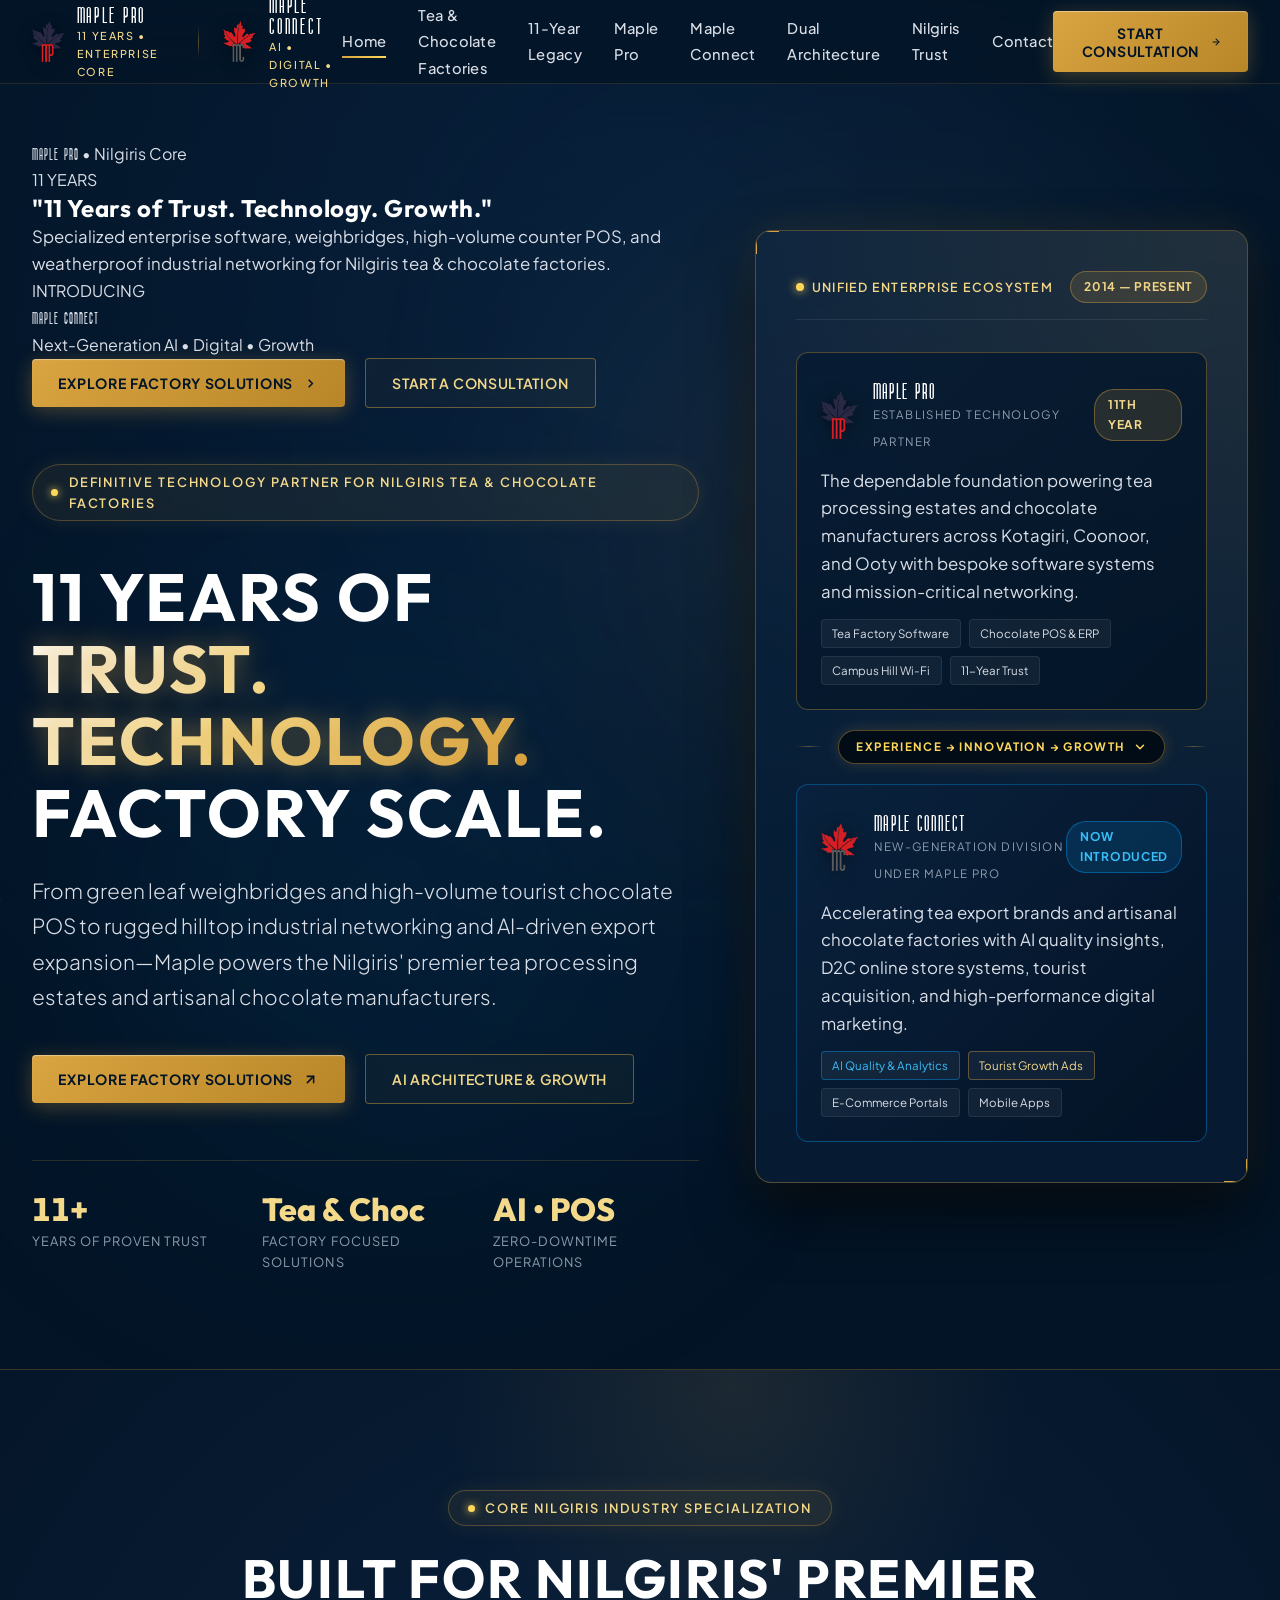
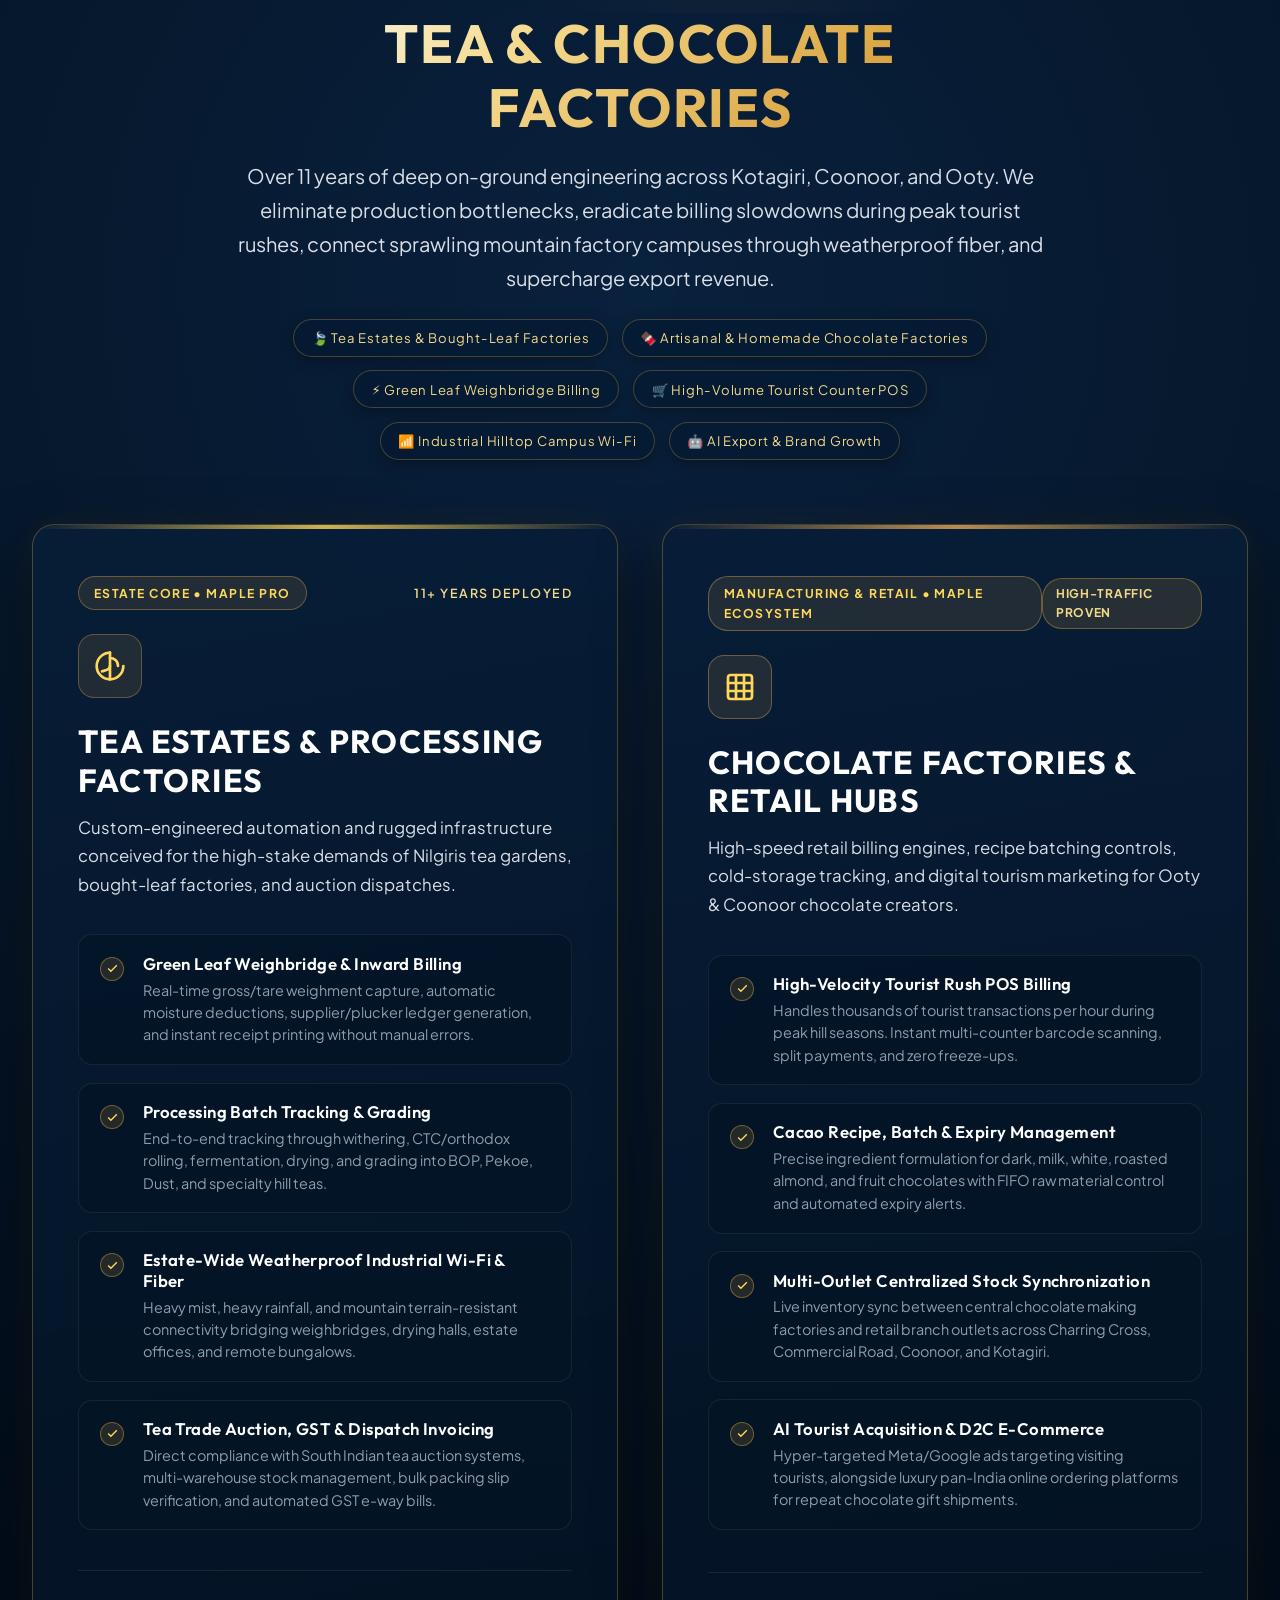
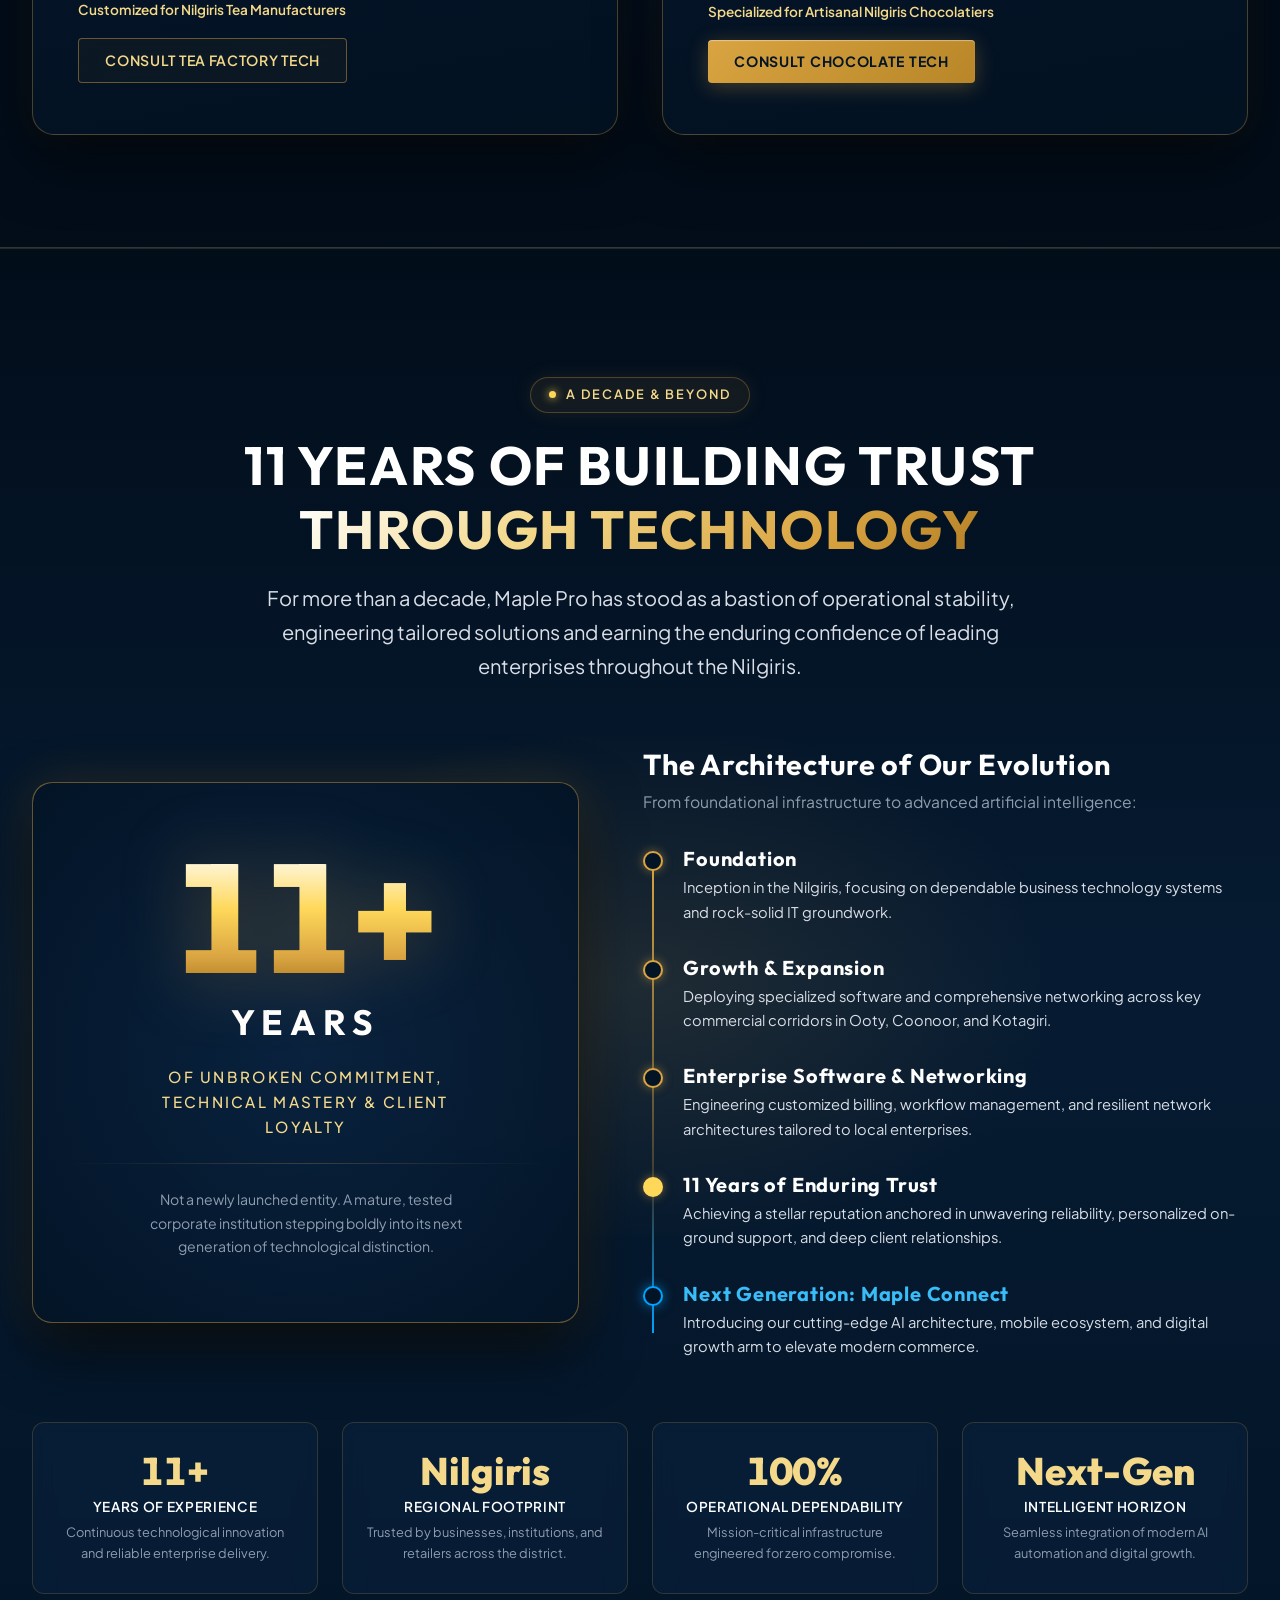
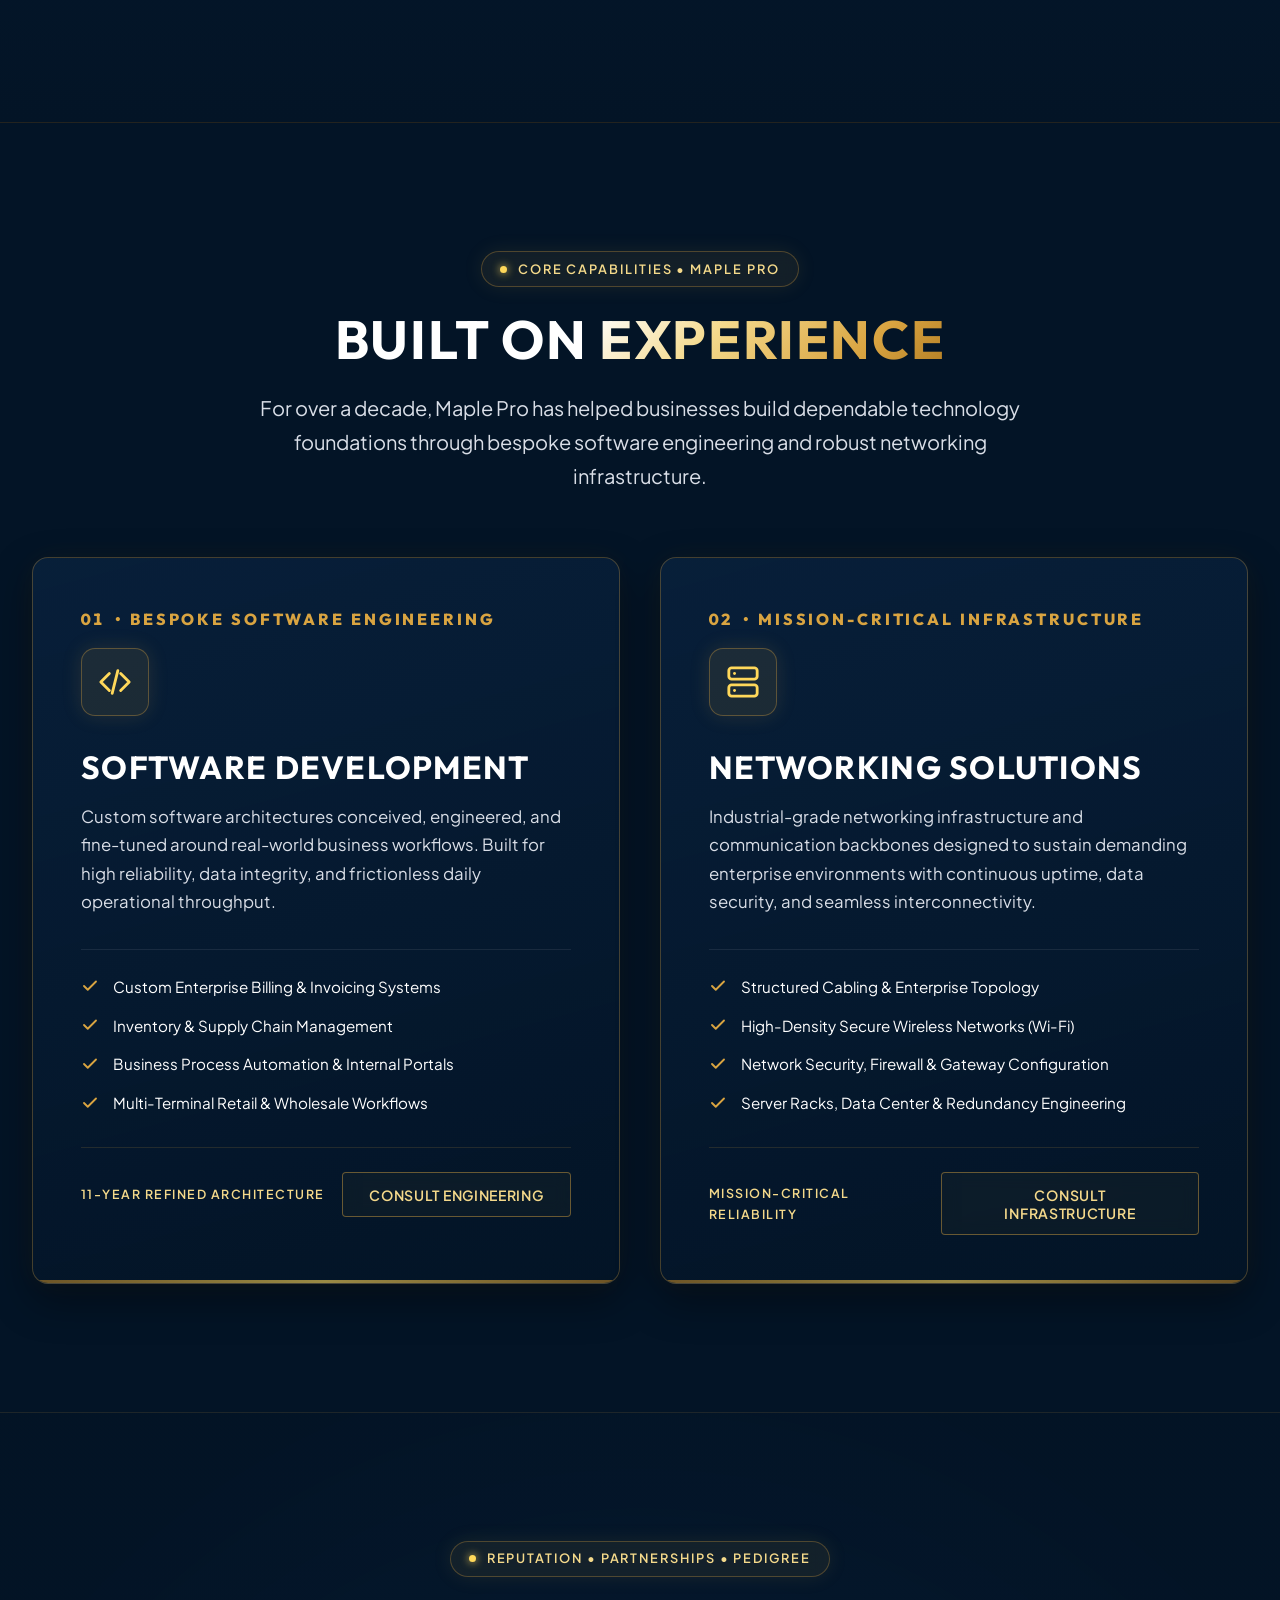
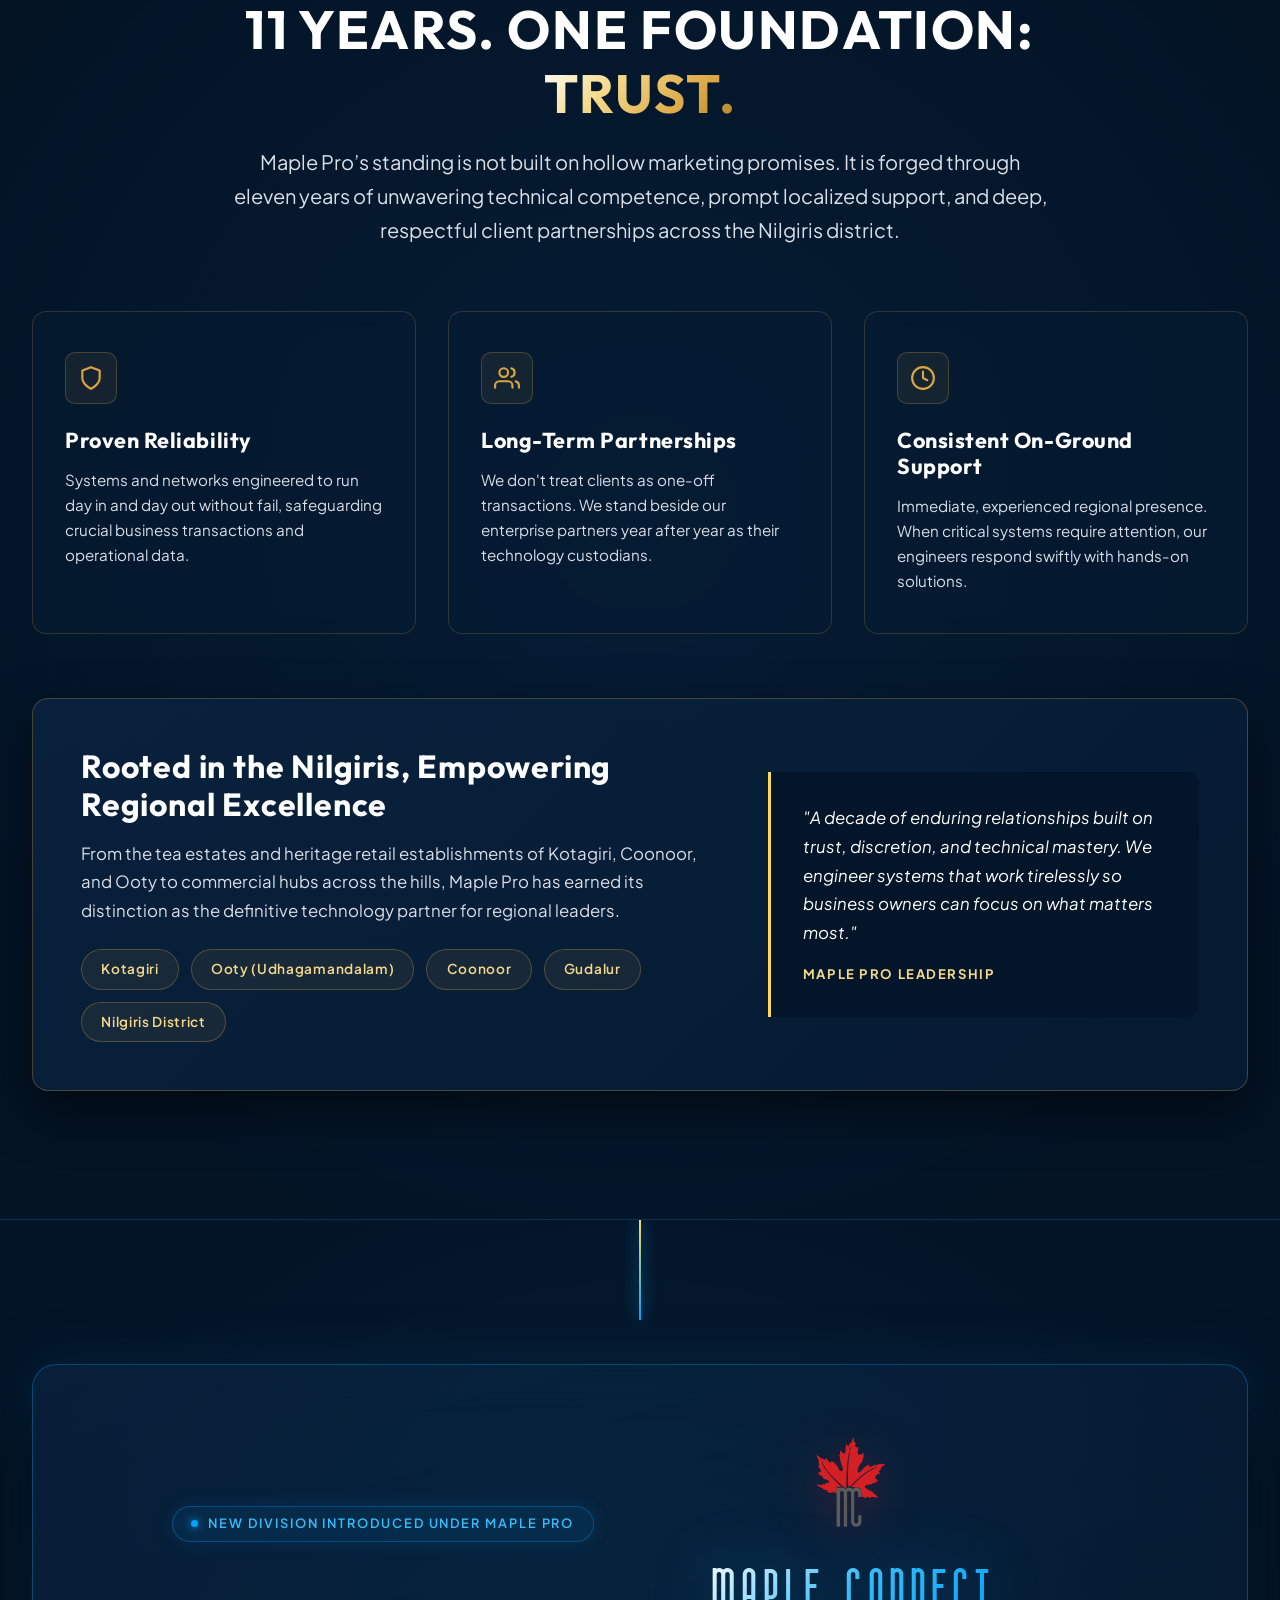
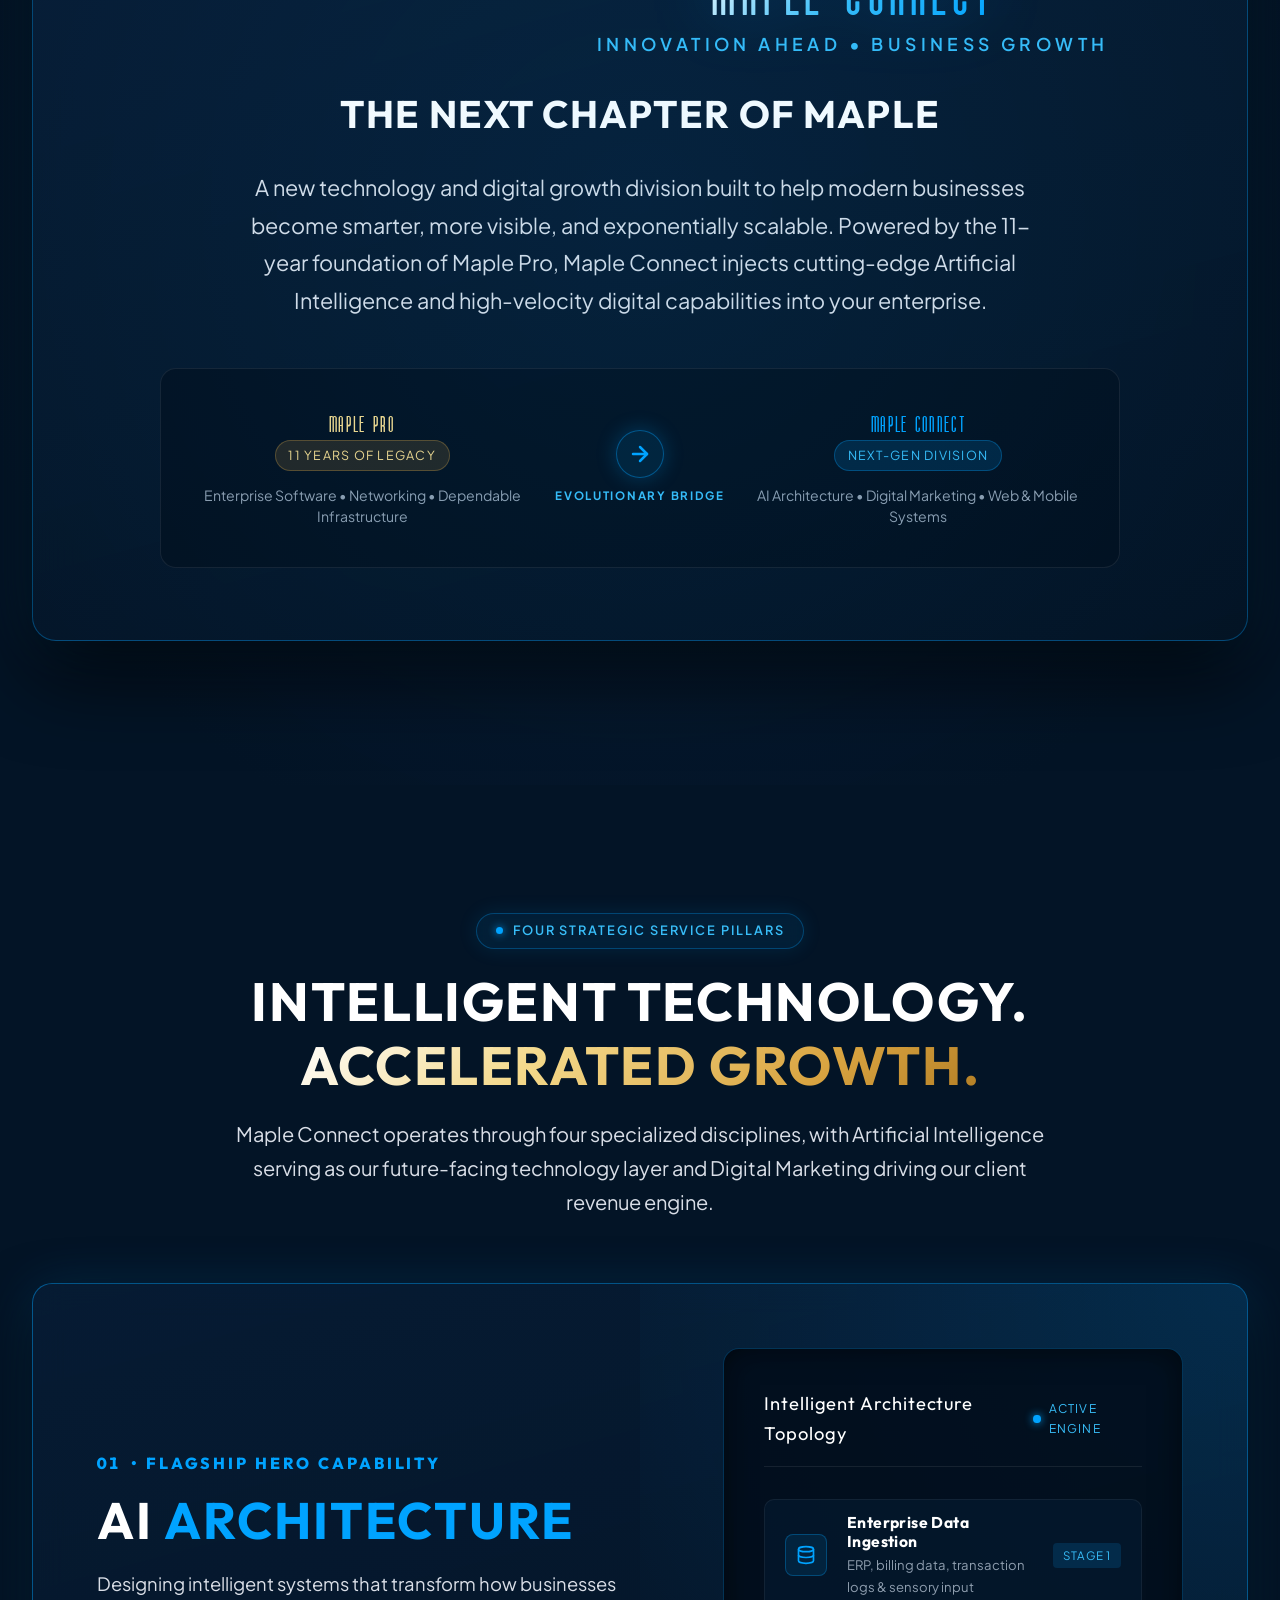
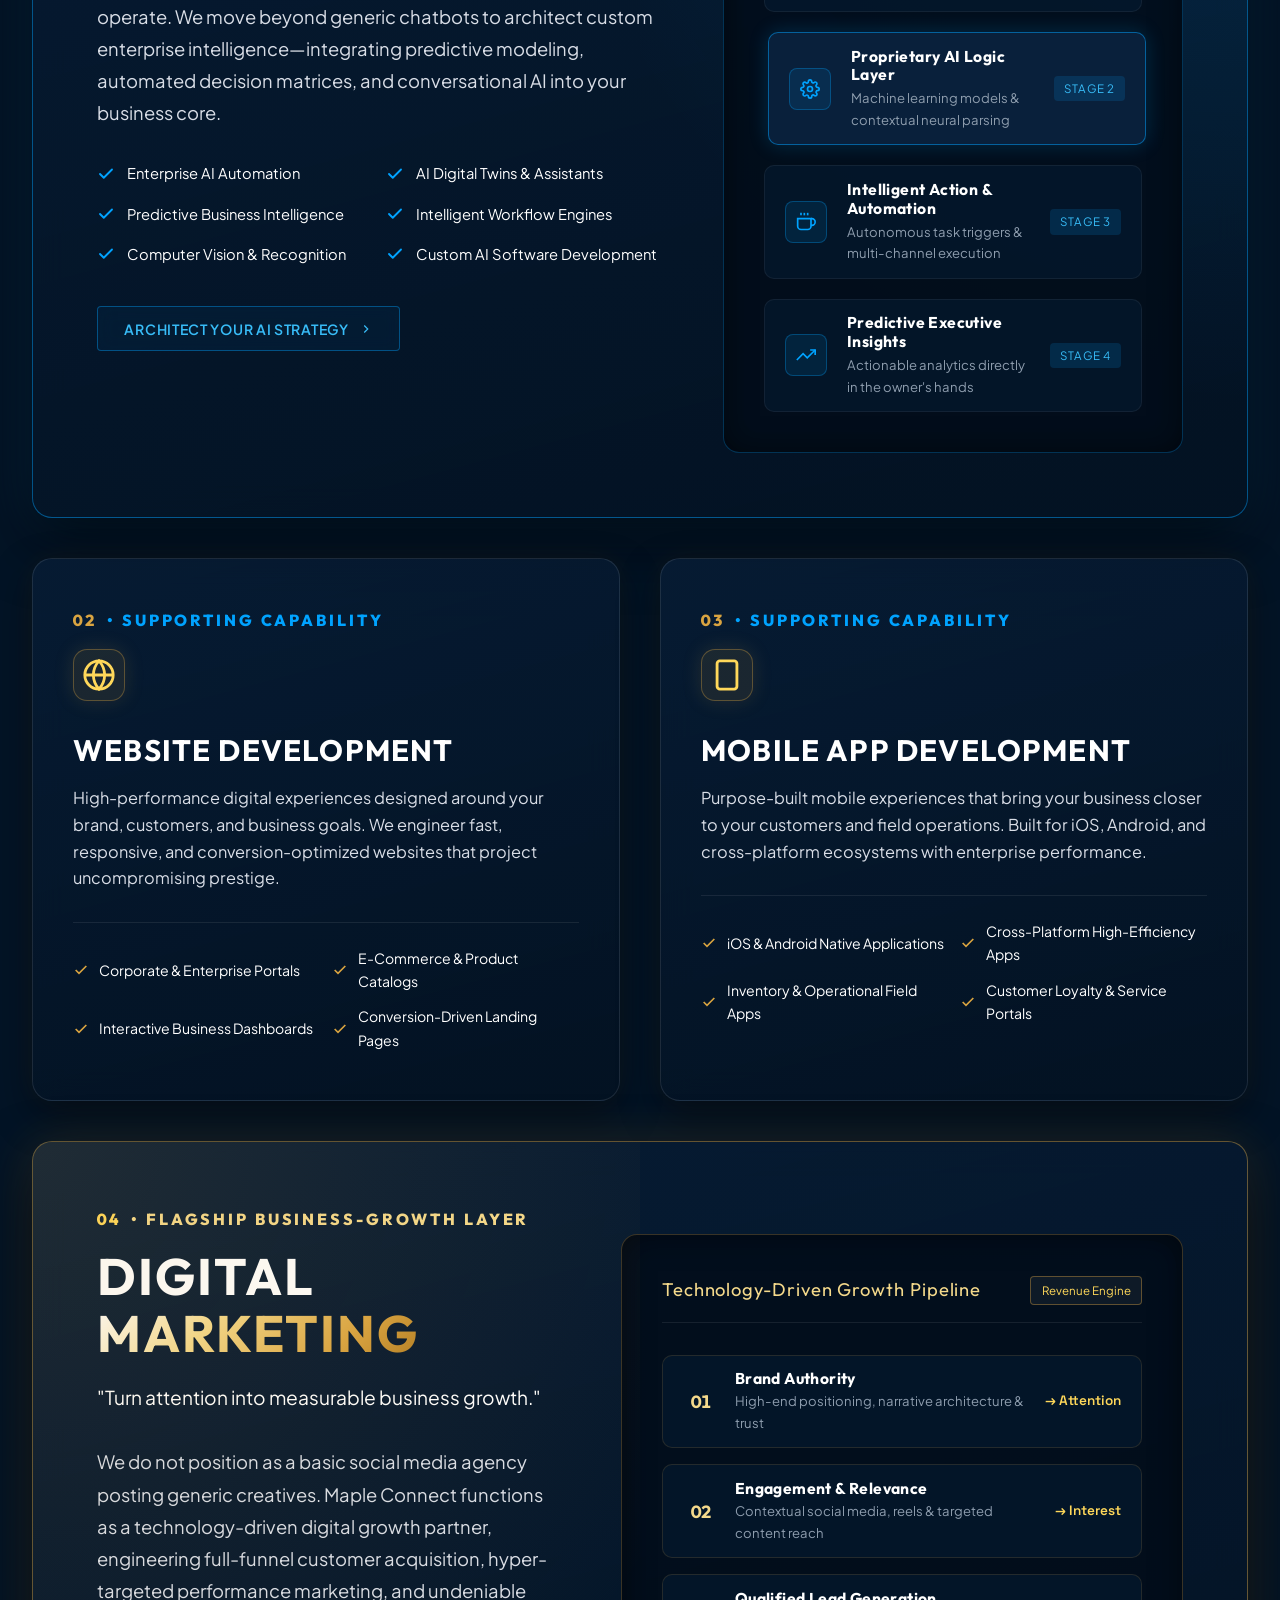
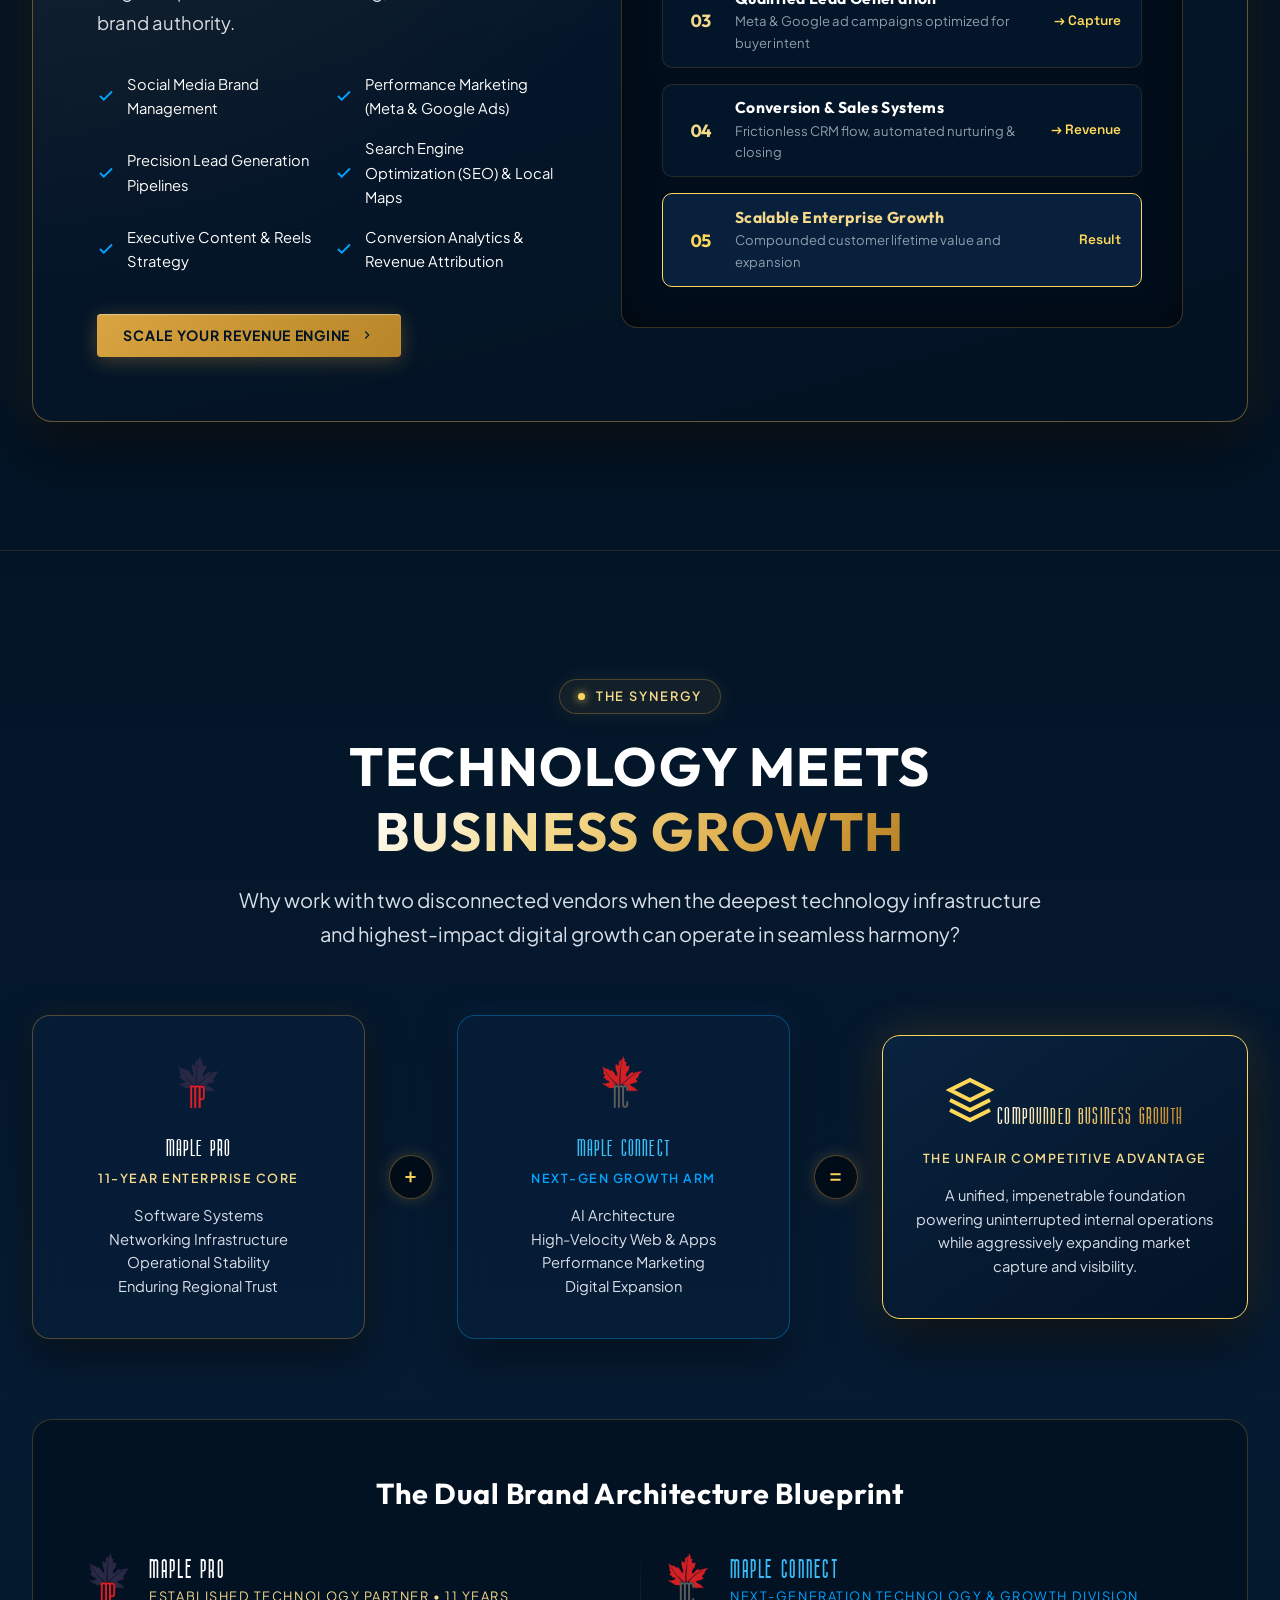
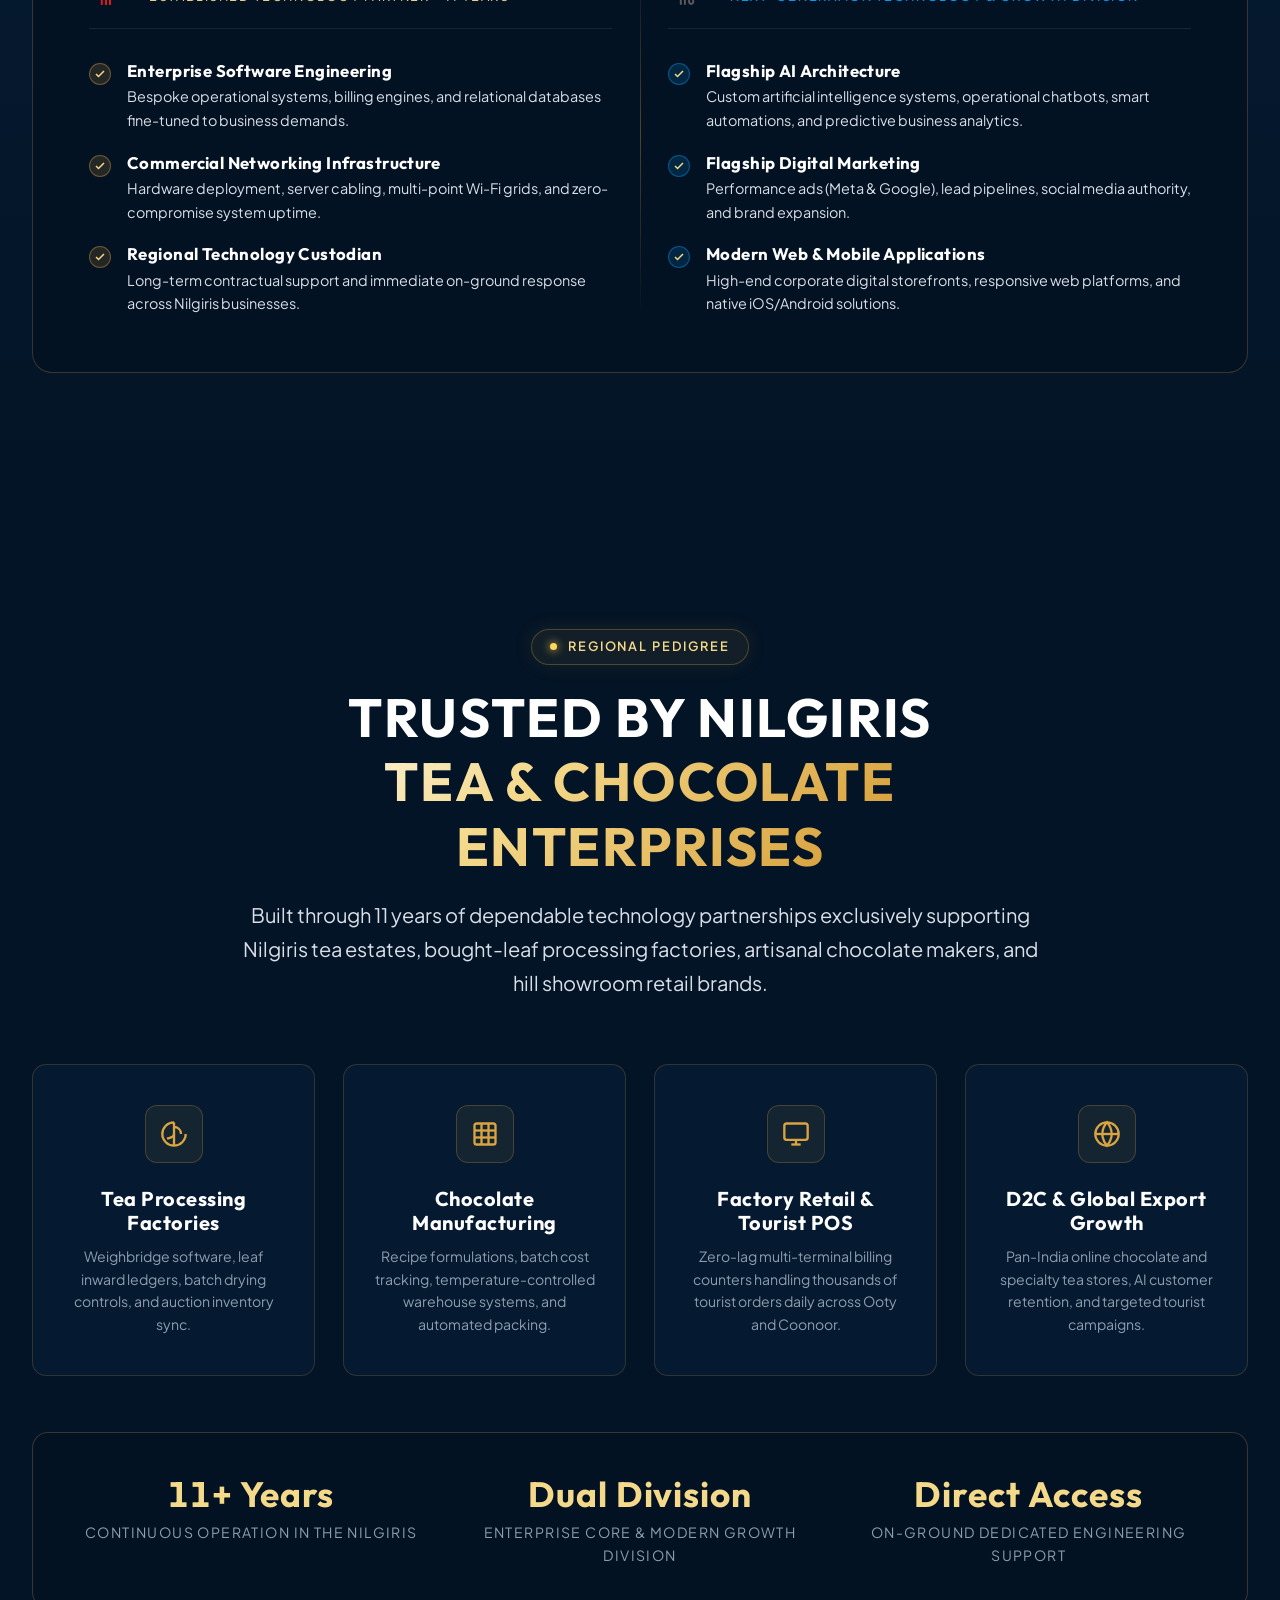
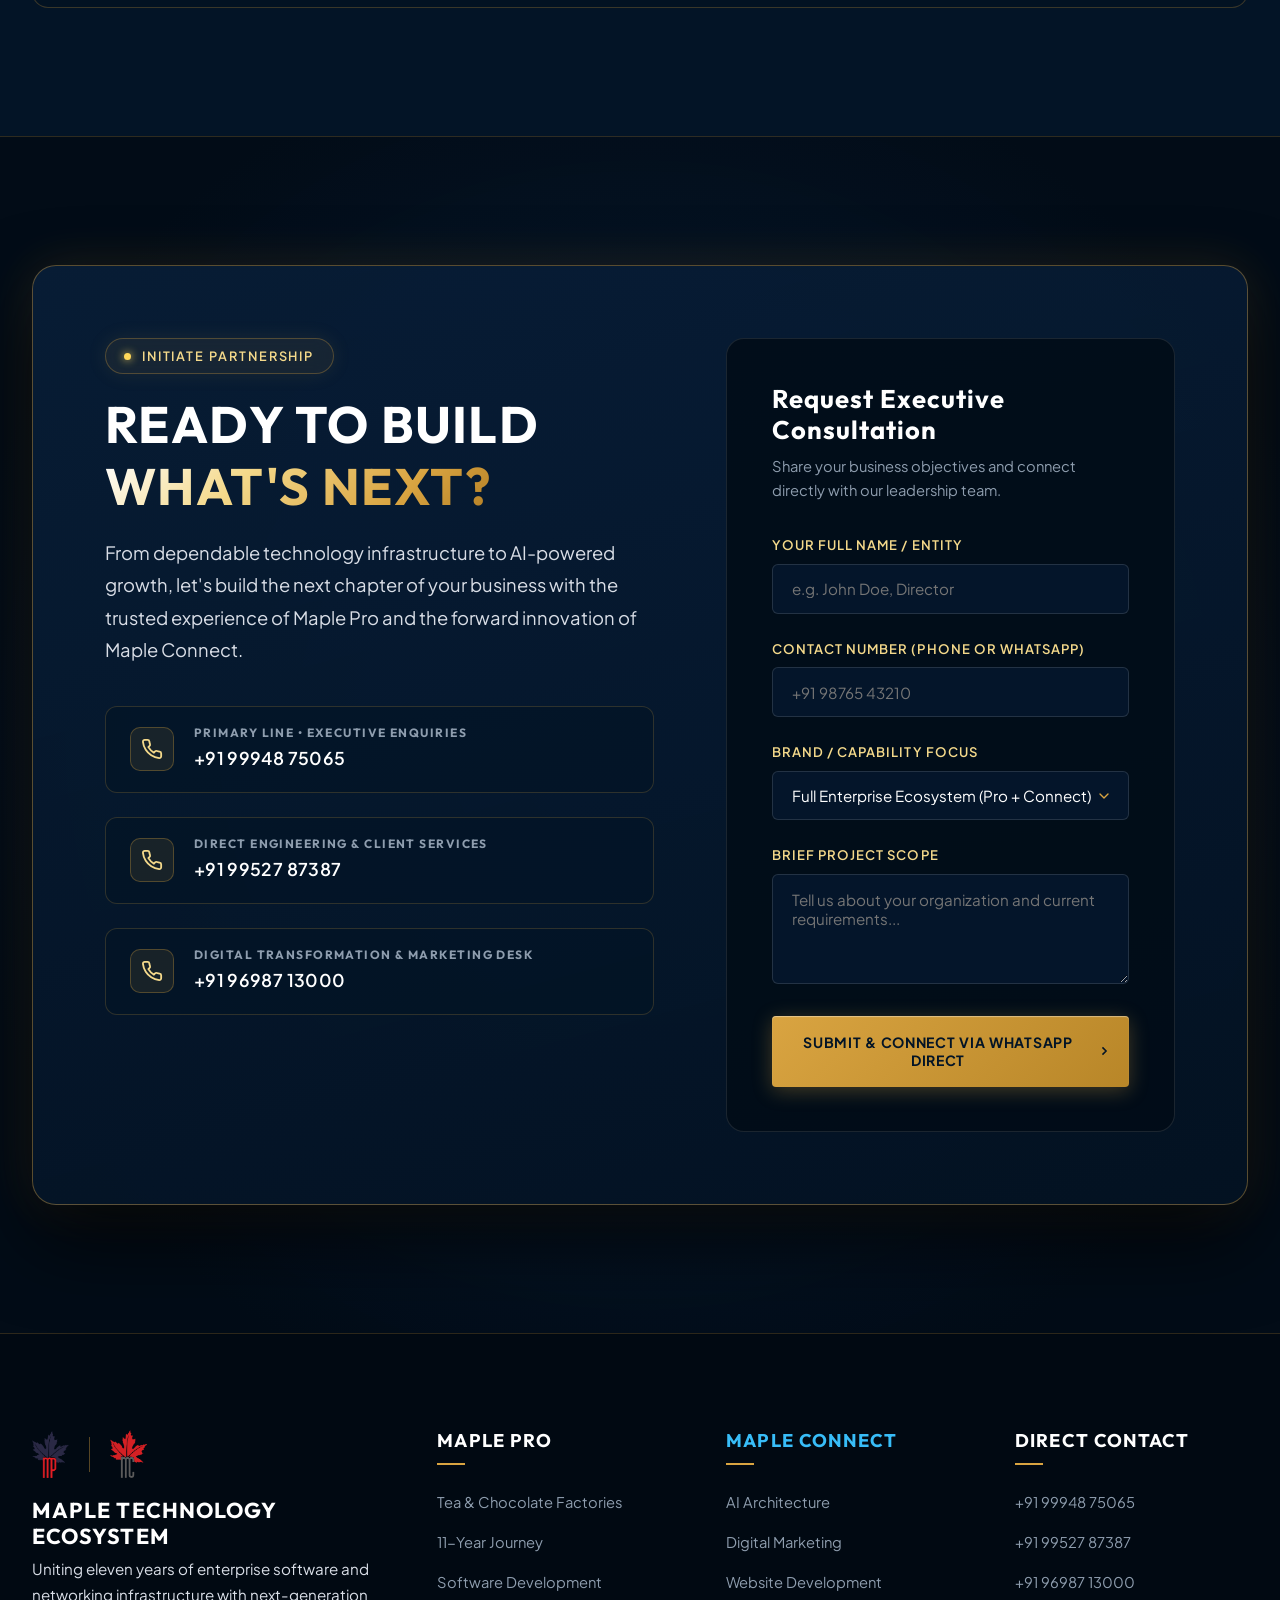
==== index.html @ 26103438 "feat: Maple Pro website assets, styles, and scripts" ====
<!DOCTYPE html>
<html lang="en">
<head>
  <meta charset="UTF-8">
  <meta name="viewport" content="width=device-width, initial-scale=1.0">
  <title>Maple Pro &amp; Maple Connect | 11 Years of Trust, Technology &amp; AI-Driven Growth</title>
  <meta name="description" content="Maple Pro celebrates 11 years as the Nilgiris' trusted technology partner for enterprise software and networking, introducing Maple Connect — our new-generation AI Architecture and Digital Growth division.">
  <meta name="keywords" content="Maple Pro, Maple Connect, Nilgiris Software, AI Architecture, Networking Solutions, Digital Marketing Nilgiris, Ooty, Coonoor, Kotagiri Enterprise IT">
  <meta name="author" content="Maple Technology Ecosystem">
  
  <!-- Open Graph / Social Meta -->
  <meta property="og:type" content="website">
  <meta property="og:title" content="Maple Pro &amp; Maple Connect — 11 Years of Technology Leadership">
  <meta property="og:description" content="11 Years of Trust. Technology. Growth. Enterprise Software, Networking &amp; Next-Generation AI Architecture.">
  <meta property="og:image" content="assets/images/maple-pro-logo.png">

  <!-- Favicon -->
  <link rel="icon" type="image/png" href="assets/images/maple-pro-logo.png">

  <!-- Google Fonts for Sophisticated Luxury Technology Typography -->
  <link rel="preconnect" href="https://fonts.googleapis.com">
  <link rel="preconnect" href="https://fonts.gstatic.com" crossorigin>
  <link href="https://fonts.googleapis.com/css2?family=Cinzel:wght@500;600;700;800;900&family=Outfit:wght@400;500;600;700;800&family=Plus+Jakarta+Sans:ital,wght@0,300;0,400;0,500;0,600;0,700;0,800;1,400&family=Space+Grotesk:wght@400;500;600;700&display=swap" rel="stylesheet">

  <!-- FontAwesome for Canadian Maple Leaf falling particle effect -->
  <link rel="stylesheet" href="https://cdnjs.cloudflare.com/ajax/libs/font-awesome/6.4.0/css/all.min.css">

  <!-- Custom Luxury Stylesheet -->
  <link rel="stylesheet" href="css/style.css">
</head>
<body>

  <!-- Falling Luxury Maple Leaves Layer -->
  <div id="leaves-container" aria-hidden="true"></div>

  <!-- Dynamic Golden Constellation Canvas -->
  <canvas id="hero-canvas"></canvas>

  <!-- ==========================================================================
       NAVIGATION BAR
       ========================================================================== -->
  <header class="site-nav">
    <div class="container nav-inner">
      <!-- Dual Brand Header Lockup -->
      <a href="#hero" class="brand-lockup" aria-label="Maple Technology Ecosystem">
        <!-- Maple Pro Unit -->
        <div class="brand-unit">
          <img src="assets/images/maple-pro-logo.png" alt="Maple Pro Official Logo" class="logo-img">
          <div class="brand-unit-info">
            <span class="brand-unit-name">MAPLE PRO</span>
            <span class="brand-unit-sub">11 Years &bull; Enterprise Core</span>
          </div>
        </div>

        <div class="brand-divider-vertical"></div>

        <!-- Maple Connect Unit -->
        <div class="brand-unit">
          <img src="assets/images/maple-connect-logo.png" alt="Maple Connect Official Logo" class="logo-img">
          <div class="brand-unit-info">
            <span class="brand-unit-name">MAPLE CONNECT</span>
            <span class="brand-unit-sub">AI &bull; Digital &bull; Growth</span>
          </div>
        </div>
      </a>

      <!-- Navigation Links -->
      <nav>
        <ul class="nav-menu">
          <li><a href="#hero" class="nav-link active">Home</a></li>
          <li><a href="#factories-main" class="nav-link">Tea &amp; Chocolate Factories</a></li>
          <li><a href="#anniversary" class="nav-link">11-Year Legacy</a></li>
          <li><a href="#maple-pro" class="nav-link">Maple Pro</a></li>
          <li><a href="#maple-connect" class="nav-link">Maple Connect</a></li>
          <li><a href="#architecture" class="nav-link">Dual Architecture</a></li>
          <li><a href="#nilgiris-trust" class="nav-link">Nilgiris Trust</a></li>
          <li><a href="#contact" class="nav-link">Contact</a></li>
        </ul>
      </nav>

      <!-- Action Button & Mobile Toggle -->
      <div class="nav-actions">
        <button class="btn btn-gold btn-sweep open-consultation-btn">
          <span>Start Consultation</span>
          <svg width="14" height="14" viewBox="0 0 24 24" fill="none" stroke="currentColor" stroke-width="2.5" stroke-linecap="round" stroke-linejoin="round">
            <line x1="5" y1="12" x2="19" y2="12"></line>
            <polyline points="12 5 19 12 12 19"></polyline>
          </svg>
        </button>

        <button class="mobile-toggle" aria-label="Toggle mobile menu">
          <svg viewBox="0 0 24 24" fill="none" stroke-width="2" stroke-linecap="round" stroke-linejoin="round">
            <line x1="3" y1="12" x2="21" y2="12"></line>
            <line x1="3" y1="6" x2="21" y2="6"></line>
            <line x1="3" y1="18" x2="21" y2="18"></line>
          </svg>
        </button>
      </div>
    </div>
  </header>

  <!-- ==========================================================================
       HERO SECTION — CINEMATIC LUXURY & DUAL REVEAL
       ========================================================================== -->
  <section id="hero" class="hero-section">
    <div class="hero-glow-orb gold"></div>
    <div class="hero-glow-orb blue"></div>

    <div class="container hero-content-wrapper">
      <!-- Left Hero Text Column -->
      <div class="hero-text-area">
        <!-- Mobile-Dedicated Luxury Hero Hierarchy (Point 5) -->
        <div class="hero-mobile-layout">
          <div class="hero-mobile-brand-pill">
            <span class="brand-calama">MAPLE PRO</span>
            <span class="dot-sep">&bull;</span>
            <span>Nilgiris Core</span>
          </div>
          
          <div class="hero-mobile-11-display">
            <span class="mobile-11-digit counter-animate" data-target="11" data-suffix="">11</span>
            <span class="mobile-11-text">YEARS</span>
          </div>

          <h2 class="hero-mobile-statement">
            "11 Years of Trust. Technology. Growth."
          </h2>

          <p class="hero-mobile-summary">
            Specialized enterprise software, weighbridges, high-volume counter POS, and weatherproof industrial networking for Nilgiris tea &amp; chocolate factories.
          </p>

          <div class="hero-mobile-connect-intro">
            <span class="intro-kicker">INTRODUCING</span>
            <div class="intro-title-wrap">
              <span class="intro-brand brand-calama">MAPLE CONNECT</span>
            </div>
            <span class="intro-sub">Next-Generation AI &bull; Digital &bull; Growth</span>
          </div>

          <div class="hero-cta-group mobile-cta-full">
            <a href="#factories-main" class="btn btn-gold btn-sweep">
              <span>Explore Factory Solutions</span>
              <svg width="15" height="15" viewBox="0 0 24 24" fill="none" stroke="currentColor" stroke-width="2.5"><polyline points="9 18 15 12 9 6"></polyline></svg>
            </a>
            <a href="#contact" class="btn btn-outline-gold open-consultation-btn">
              <span>Start A Consultation</span>
            </a>
          </div>
        </div>

        <!-- Desktop Cinematic Hero Presentation -->
        <div class="hero-desktop-layout">
          <div class="section-badge">
            <span class="dot"></span>
            <span>Definitive Technology Partner For Nilgiris Tea &amp; Chocolate Factories</span>
          </div>

          <h1 class="hero-headline">
            11 YEARS OF <br>
            <span class="text-gold-gradient gold-glow">TRUST. TECHNOLOGY.</span> <br>
            <span class="text-white">FACTORY SCALE.</span>
          </h1>

          <p class="hero-lead">
            From green leaf weighbridges and high-volume tourist chocolate POS to rugged hilltop industrial networking and AI-driven export expansion—Maple powers the Nilgiris' premier tea processing estates and artisanal chocolate manufacturers.
          </p>

          <div class="hero-cta-group">
            <a href="#factories-main" class="btn btn-gold btn-sweep">
              <span>Explore Factory Solutions</span>
              <svg width="15" height="15" viewBox="0 0 24 24" fill="none" stroke="currentColor" stroke-width="2.5" stroke-linecap="round" stroke-linejoin="round">
                <line x1="7" y1="17" x2="17" y2="7"></line>
                <polyline points="7 7 17 7 17 17"></polyline>
              </svg>
            </a>
            <a href="#maple-connect" class="btn btn-outline-gold">
              <span>AI Architecture &amp; Growth</span>
            </a>
          </div>

          <!-- Trust Metric Strip -->
          <div class="hero-trust-bar">
            <div class="trust-item">
              <span class="trust-num counter-animate" data-target="11" data-suffix="+">11+</span>
              <span class="trust-label">Years of Proven Trust</span>
            </div>
            <div class="trust-item">
              <span class="trust-num">Tea &amp; Choc</span>
              <span class="trust-label">Factory Focused Solutions</span>
            </div>
            <div class="trust-item">
              <span class="trust-num text-blue-electric">AI &bull; POS</span>
              <span class="trust-label">Zero-Downtime Operations</span>
            </div>
          </div>
        </div>
      </div>

      <!-- Right Showcase Card — Interactive Dual Brand Evolution Card -->
      <div class="hero-card-container">
        <div class="hero-dual-card">
          <div class="hero-corner-gold hero-corner-top-left"></div>
          <div class="hero-corner-gold hero-corner-bottom-right"></div>

          <div class="card-top-tag">
            <div class="status-indicator">
              <span class="pulse-dot"></span>
              <span>Unified Enterprise Ecosystem</span>
            </div>
            <span class="brand-badge-pill gold">2014 &mdash; Present</span>
          </div>

          <div class="card-brand-showcase">
            <!-- Maple Pro Box -->
            <div class="brand-showcase-box pro">
              <div class="brand-box-header">
                <div class="brand-box-title-lockup">
                  <img src="assets/images/maple-pro-logo.png" alt="Maple Pro Logo" class="brand-box-logo">
                  <div class="brand-box-names">
                    <h4>MAPLE PRO</h4>
                    <span>Established Technology Partner</span>
                  </div>
                </div>
                <span class="brand-badge-pill gold">11th Year</span>
              </div>
              <p>The dependable foundation powering tea processing estates and chocolate manufacturers across Kotagiri, Coonoor, and Ooty with bespoke software systems and mission-critical networking.</p>
              <div class="brand-box-tags">
                <span class="tag-mini">Tea Factory Software</span>
                <span class="tag-mini">Chocolate POS &amp; ERP</span>
                <span class="tag-mini">Campus Hill Wi-Fi</span>
                <span class="tag-mini">11-Year Trust</span>
              </div>
            </div>

            <!-- Transition Bridge -->
            <div class="evolution-divider-node">
              <div class="evolution-line"></div>
              <div class="evolution-pill">
                <span>Experience &rarr; Innovation &rarr; Growth</span>
                <svg viewBox="0 0 24 24" fill="none" stroke-width="2.5" stroke-linecap="round" stroke-linejoin="round">
                  <polyline points="6 9 12 15 18 9"></polyline>
                </svg>
              </div>
              <div class="evolution-line"></div>
            </div>

            <!-- Maple Connect Box -->
            <div class="brand-showcase-box connect">
              <div class="brand-box-header">
                <div class="brand-box-title-lockup">
                  <img src="assets/images/maple-connect-logo.png" alt="Maple Connect Logo" class="brand-box-logo">
                  <div class="brand-box-names">
                    <h4>MAPLE CONNECT</h4>
                    <span>New-Generation Division Under Maple Pro</span>
                  </div>
                </div>
                <span class="brand-badge-pill blue">Now Introduced</span>
              </div>
              <p>Accelerating tea export brands and artisanal chocolate factories with AI quality insights, D2C online store systems, tourist acquisition, and high-performance digital marketing.</p>
              <div class="brand-box-tags">
                <span class="tag-mini" style="border-color: rgba(0, 163, 255, 0.4); color: var(--color-blue-cyan);">AI Quality &amp; Analytics</span>
                <span class="tag-mini" style="border-color: rgba(217, 164, 65, 0.4); color: var(--color-gold-champagne);">Tourist Growth Ads</span>
                <span class="tag-mini">E-Commerce Portals</span>
                <span class="tag-mini">Mobile Apps</span>
              </div>
            </div>
          </div>
        </div>
      </div>
    </div>
  </section>

  <!-- ==========================================================================
       MAIN FIRST SECTION — SPECIALIZED FOR NILGIRIS TEA & CHOCOLATE FACTORIES
       ========================================================================== -->
  <section id="factories-main" class="factories-flagship-section">
    <div class="container">
      <div class="section-header">
        <div class="section-badge">
          <span class="dot"></span>
          <span>Core Nilgiris Industry Specialization</span>
        </div>
        <h2 class="section-title">
          BUILT FOR NILGIRIS' PREMIER <br>
          <span class="text-gold-gradient">TEA &amp; CHOCOLATE FACTORIES</span>
        </h2>
        <p class="section-subtitle">
          Over 11 years of deep on-ground engineering across Kotagiri, Coonoor, and Ooty. We eliminate production bottlenecks, eradicate billing slowdowns during peak tourist rushes, connect sprawling mountain factory campuses through weatherproof fiber, and supercharge export revenue.
        </p>

        <!-- Industry Chips -->
        <div class="factory-chips-row">
          <span class="factory-chip">🍃 Tea Estates &amp; Bought-Leaf Factories</span>
          <span class="factory-chip">🍫 Artisanal &amp; Homemade Chocolate Factories</span>
          <span class="factory-chip">⚡ Green Leaf Weighbridge Billing</span>
          <span class="factory-chip">🛒 High-Volume Tourist Counter POS</span>
          <span class="factory-chip">📶 Industrial Hilltop Campus Wi-Fi</span>
          <span class="factory-chip">🤖 AI Export &amp; Brand Growth</span>
        </div>
      </div>

      <!-- Two Flagship Factory Pillars -->
      <div class="factory-spotlight-grid">
        <!-- Pillar 1: Tea Processing & Bought-Leaf Factories -->
        <div class="factory-pillar-card">
          <div>
            <div class="factory-card-header">
              <div class="factory-badge-label">
                <span>Estate Core &bull; Maple Pro</span>
              </div>
              <span class="card-legacy-badge">11+ Years Deployed</span>
            </div>

            <div class="factory-icon-box">
              <svg viewBox="0 0 24 24" fill="none" stroke-width="2" stroke-linecap="round" stroke-linejoin="round">
                <path d="M12 2a10 10 0 0 0-10 10c0 5.5 4.5 10 10 10s10-4.5 10-10"></path>
                <path d="M12 2v20"></path>
                <path d="M12 6c3 0 6 2 6 6"></path>
                <path d="M6 16c3-1 6-1 6-4"></path>
              </svg>
            </div>

            <h3 class="factory-title">TEA ESTATES &amp; PROCESSING FACTORIES</h3>
            <p class="factory-lead-desc">
              Custom-engineered automation and rugged infrastructure conceived for the high-stake demands of Nilgiris tea gardens, bought-leaf factories, and auction dispatches.
            </p>

            <div class="factory-spec-grid">
              <div class="factory-spec-item">
                <div class="factory-spec-icon">
                  <svg viewBox="0 0 24 24" fill="none" stroke-width="2.5"><polyline points="20 6 9 17 4 12"></polyline></svg>
                </div>
                <div class="factory-spec-content">
                  <h5>Green Leaf Weighbridge &amp; Inward Billing</h5>
                  <p>Real-time gross/tare weighment capture, automatic moisture deductions, supplier/plucker ledger generation, and instant receipt printing without manual errors.</p>
                </div>
              </div>

              <div class="factory-spec-item">
                <div class="factory-spec-icon">
                  <svg viewBox="0 0 24 24" fill="none" stroke-width="2.5"><polyline points="20 6 9 17 4 12"></polyline></svg>
                </div>
                <div class="factory-spec-content">
                  <h5>Processing Batch Tracking &amp; Grading</h5>
                  <p>End-to-end tracking through withering, CTC/orthodox rolling, fermentation, drying, and grading into BOP, Pekoe, Dust, and specialty hill teas.</p>
                </div>
              </div>

              <div class="factory-spec-item">
                <div class="factory-spec-icon">
                  <svg viewBox="0 0 24 24" fill="none" stroke-width="2.5"><polyline points="20 6 9 17 4 12"></polyline></svg>
                </div>
                <div class="factory-spec-content">
                  <h5>Estate-Wide Weatherproof Industrial Wi-Fi &amp; Fiber</h5>
                  <p>Heavy mist, heavy rainfall, and mountain terrain-resistant connectivity bridging weighbridges, drying halls, estate offices, and remote bungalows.</p>
                </div>
              </div>

              <div class="factory-spec-item">
                <div class="factory-spec-icon">
                  <svg viewBox="0 0 24 24" fill="none" stroke-width="2.5"><polyline points="20 6 9 17 4 12"></polyline></svg>
                </div>
                <div class="factory-spec-content">
                  <h5>Tea Trade Auction, GST &amp; Dispatch Invoicing</h5>
                  <p>Direct compliance with South Indian tea auction systems, multi-warehouse stock management, bulk packing slip verification, and automated GST e-way bills.</p>
                </div>
              </div>
            </div>
          </div>

          <div class="factory-card-cta">
            <span style="font-size: 0.85rem; color: var(--color-gold-champagne); font-weight: 600;">Customized for Nilgiris Tea Manufacturers</span>
            <button class="btn btn-outline-gold open-consultation-btn">Consult Tea Factory Tech</button>
          </div>
        </div>

        <!-- Pillar 2: Artisanal & Commercial Chocolate Factories -->
        <div class="factory-pillar-card chocolate">
          <div>
            <div class="factory-card-header">
              <div class="factory-badge-label" style="border-color: rgba(227, 168, 87, 0.4); color: #ffd85a;">
                <span>Manufacturing &amp; Retail &bull; Maple Ecosystem</span>
              </div>
              <span class="brand-badge-pill gold">High-Traffic Proven</span>
            </div>

            <div class="factory-icon-box" style="border-color: rgba(227, 168, 87, 0.4);">
              <svg viewBox="0 0 24 24" fill="none" stroke-width="2" stroke-linecap="round" stroke-linejoin="round">
                <rect x="3" y="3" width="18" height="18" rx="2" ry="2"></rect>
                <line x1="3" y1="9" x2="21" y2="9"></line>
                <line x1="3" y1="15" x2="21" y2="15"></line>
                <line x1="9" y1="3" x2="9" y2="21"></line>
                <line x1="15" y1="3" x2="15" y2="21"></line>
              </svg>
            </div>

            <h3 class="factory-title">CHOCOLATE FACTORIES &amp; RETAIL HUBS</h3>
            <p class="factory-lead-desc">
              High-speed retail billing engines, recipe batching controls, cold-storage tracking, and digital tourism marketing for Ooty &amp; Coonoor chocolate creators.
            </p>

            <div class="factory-spec-grid">
              <div class="factory-spec-item">
                <div class="factory-spec-icon">
                  <svg viewBox="0 0 24 24" fill="none" stroke-width="2.5"><polyline points="20 6 9 17 4 12"></polyline></svg>
                </div>
                <div class="factory-spec-content">
                  <h5>High-Velocity Tourist Rush POS Billing</h5>
                  <p>Handles thousands of tourist transactions per hour during peak hill seasons. Instant multi-counter barcode scanning, split payments, and zero freeze-ups.</p>
                </div>
              </div>

              <div class="factory-spec-item">
                <div class="factory-spec-icon">
                  <svg viewBox="0 0 24 24" fill="none" stroke-width="2.5"><polyline points="20 6 9 17 4 12"></polyline></svg>
                </div>
                <div class="factory-spec-content">
                  <h5>Cacao Recipe, Batch &amp; Expiry Management</h5>
                  <p>Precise ingredient formulation for dark, milk, white, roasted almond, and fruit chocolates with FIFO raw material control and automated expiry alerts.</p>
                </div>
              </div>

              <div class="factory-spec-item">
                <div class="factory-spec-icon">
                  <svg viewBox="0 0 24 24" fill="none" stroke-width="2.5"><polyline points="20 6 9 17 4 12"></polyline></svg>
                </div>
                <div class="factory-spec-content">
                  <h5>Multi-Outlet Centralized Stock Synchronization</h5>
                  <p>Live inventory sync between central chocolate making factories and retail branch outlets across Charring Cross, Commercial Road, Coonoor, and Kotagiri.</p>
                </div>
              </div>

              <div class="factory-spec-item">
                <div class="factory-spec-icon">
                  <svg viewBox="0 0 24 24" fill="none" stroke-width="2.5"><polyline points="20 6 9 17 4 12"></polyline></svg>
                </div>
                <div class="factory-spec-content">
                  <h5>AI Tourist Acquisition &amp; D2C E-Commerce</h5>
                  <p>Hyper-targeted Meta/Google ads targeting visiting tourists, alongside luxury pan-India online ordering platforms for repeat chocolate gift shipments.</p>
                </div>
              </div>
            </div>
          </div>

          <div class="factory-card-cta">
            <span style="font-size: 0.85rem; color: var(--color-gold-champagne); font-weight: 600;">Specialized for Artisanal Nilgiris Chocolatiers</span>
            <button class="btn btn-gold btn-sweep open-consultation-btn">Consult Chocolate Tech</button>
          </div>
        </div>
      </div>
    </div>
  </section>

  <!-- ==========================================================================
       11 YEARS ANNIVERSARY SECTION — THE CELEBRATION OF TRUST
       ========================================================================== -->
  <section id="anniversary" class="anniversary-section">
    <div class="anniversary-bg-glow"></div>
    <div class="container">
      <div class="section-header">
        <div class="section-badge">
          <span class="dot"></span>
          <span>A Decade &amp; Beyond</span>
        </div>
        <h2 class="section-title">
          11 YEARS OF BUILDING TRUST <br>
          <span class="text-gold-gradient">THROUGH TECHNOLOGY</span>
        </h2>
        <p class="section-subtitle">
          For more than a decade, Maple Pro has stood as a bastion of operational stability, engineering tailored solutions and earning the enduring confidence of leading enterprises throughout the Nilgiris.
        </p>
      </div>

      <div class="anniversary-grid">
        <!-- The Grand 11 Display -->
        <div class="grand-11-display">
          <div class="grand-11-num counter-animate" data-target="11" data-suffix="+">11+</div>
          <div class="grand-11-label">YEARS</div>
          <p class="grand-11-sub">Of Unbroken Commitment, Technical Mastery &amp; Client Loyalty</p>
          <div class="gold-divider-subtle"></div>
          <p style="font-size: 0.88rem; color: var(--color-text-muted); max-width: 340px;">
            Not a newly launched entity. A mature, tested corporate institution stepping boldly into its next generation of technological distinction.
          </p>
        </div>

        <!-- The Journey Timeline -->
        <div class="timeline-journey-box">
          <h3 style="font-size: 1.8rem; margin-bottom: 0.5rem;">The Architecture of Our Evolution</h3>
          <p style="font-size: 0.98rem; color: var(--color-text-muted);">From foundational infrastructure to advanced artificial intelligence:</p>

          <div class="timeline-track">
            <div class="timeline-step">
              <div class="timeline-step-node"></div>
              <div class="timeline-step-content">
                <h4>Foundation</h4>
                <p>Inception in the Nilgiris, focusing on dependable business technology systems and rock-solid IT groundwork.</p>
              </div>
            </div>

            <div class="timeline-step">
              <div class="timeline-step-node"></div>
              <div class="timeline-step-content">
                <h4>Growth &amp; Expansion</h4>
                <p>Deploying specialized software and comprehensive networking across key commercial corridors in Ooty, Coonoor, and Kotagiri.</p>
              </div>
            </div>

            <div class="timeline-step">
              <div class="timeline-step-node"></div>
              <div class="timeline-step-content">
                <h4>Enterprise Software &amp; Networking</h4>
                <p>Engineering customized billing, workflow management, and resilient network architectures tailored to local enterprises.</p>
              </div>
            </div>

            <div class="timeline-step">
              <div class="timeline-step-node active"></div>
              <div class="timeline-step-content">
                <h4>11 Years of Enduring Trust</h4>
                <p>Achieving a stellar reputation anchored in unwavering reliability, personalized on-ground support, and deep client relationships.</p>
              </div>
            </div>

            <div class="timeline-step">
              <div class="timeline-step-node future"></div>
              <div class="timeline-step-content">
                <h4 style="color: var(--color-blue-cyan);">Next Generation: Maple Connect</h4>
                <p>Introducing our cutting-edge AI architecture, mobile ecosystem, and digital growth arm to elevate modern commerce.</p>
              </div>
            </div>
          </div>
        </div>
      </div>

      <!-- Qualitative Milestone Metrics Strip -->
      <div class="metrics-strip">
        <div class="metric-card">
          <div class="metric-value">11+</div>
          <div class="metric-title">Years of Experience</div>
          <p class="metric-desc">Continuous technological innovation and reliable enterprise delivery.</p>
        </div>

        <div class="metric-card">
          <div class="metric-value">Nilgiris</div>
          <div class="metric-title">Regional Footprint</div>
          <p class="metric-desc">Trusted by businesses, institutions, and retailers across the district.</p>
        </div>

        <div class="metric-card">
          <div class="metric-value">100%</div>
          <div class="metric-title">Operational Dependability</div>
          <p class="metric-desc">Mission-critical infrastructure engineered for zero compromise.</p>
        </div>

        <div class="metric-card">
          <div class="metric-value">Next-Gen</div>
          <div class="metric-title">Intelligent Horizon</div>
          <p class="metric-desc">Seamless integration of modern AI automation and digital growth.</p>
        </div>
      </div>
    </div>
  </section>

  <!-- ==========================================================================
       MAPLE PRO SERVICES — BUILT ON EXPERIENCE
       ========================================================================== */
  ========================================================================== -->
  <section id="maple-pro" class="maple-pro-section">
    <div class="container">
      <div class="section-header">
        <div class="section-badge">
          <span class="dot"></span>
          <span>Core Capabilities &bull; Maple Pro</span>
        </div>
        <h2 class="section-title">
          BUILT ON <span class="text-gold-gradient">EXPERIENCE</span>
        </h2>
        <p class="section-subtitle">
          For over a decade, Maple Pro has helped businesses build dependable technology foundations through bespoke software engineering and robust networking infrastructure.
        </p>
      </div>

      <div class="pro-services-grid">
        <!-- Service 1: Software Development -->
        <div class="pro-service-card">
          <div class="card-number-tag" style="color: var(--color-gold-lux);">
            <span>01</span>
            <span>&bull; Bespoke Software Engineering</span>
          </div>

          <div class="service-card-icon-wrap">
            <svg viewBox="0 0 24 24" fill="none" stroke-width="2" stroke-linecap="round" stroke-linejoin="round">
              <polyline points="16 18 22 12 16 6"></polyline>
              <polyline points="8 6 2 12 8 18"></polyline>
              <line x1="14" y1="4" x2="10" y2="20"></line>
            </svg>
          </div>

          <h3 class="pro-card-title">SOFTWARE DEVELOPMENT</h3>
          <p class="pro-card-desc">
            Custom software architectures conceived, engineered, and fine-tuned around real-world business workflows. Built for high reliability, data integrity, and frictionless daily operational throughput.
          </p>

          <ul class="pro-capabilities-list">
            <li class="capability-item">
              <svg viewBox="0 0 24 24" fill="none" stroke-width="2.5" stroke-linecap="round" stroke-linejoin="round">
                <polyline points="20 6 9 17 4 12"></polyline>
              </svg>
              <span>Custom Enterprise Billing &amp; Invoicing Systems</span>
            </li>
            <li class="capability-item">
              <svg viewBox="0 0 24 24" fill="none" stroke-width="2.5" stroke-linecap="round" stroke-linejoin="round">
                <polyline points="20 6 9 17 4 12"></polyline>
              </svg>
              <span>Inventory &amp; Supply Chain Management</span>
            </li>
            <li class="capability-item">
              <svg viewBox="0 0 24 24" fill="none" stroke-width="2.5" stroke-linecap="round" stroke-linejoin="round">
                <polyline points="20 6 9 17 4 12"></polyline>
              </svg>
              <span>Business Process Automation &amp; Internal Portals</span>
            </li>
            <li class="capability-item">
              <svg viewBox="0 0 24 24" fill="none" stroke-width="2.5" stroke-linecap="round" stroke-linejoin="round">
                <polyline points="20 6 9 17 4 12"></polyline>
              </svg>
              <span>Multi-Terminal Retail &amp; Wholesale Workflows</span>
            </li>
          </ul>

          <div class="pro-card-footer">
            <span class="card-legacy-badge">11-Year Refined Architecture</span>
            <button class="btn btn-outline-gold open-consultation-btn">Consult Engineering</button>
          </div>
        </div>

        <!-- Service 2: Networking Solutions -->
        <div class="pro-service-card">
          <div class="card-number-tag" style="color: var(--color-gold-lux);">
            <span>02</span>
            <span>&bull; Mission-Critical Infrastructure</span>
          </div>

          <div class="service-card-icon-wrap">
            <svg viewBox="0 0 24 24" fill="none" stroke-width="2" stroke-linecap="round" stroke-linejoin="round">
              <rect x="2" y="2" width="20" height="8" rx="2" ry="2"></rect>
              <rect x="2" y="14" width="20" height="8" rx="2" ry="2"></rect>
              <line x1="6" y1="6" x2="6.01" y2="6"></line>
              <line x1="6" y1="18" x2="6.01" y2="18"></line>
            </svg>
          </div>

          <h3 class="pro-card-title">NETWORKING SOLUTIONS</h3>
          <p class="pro-card-desc">
            Industrial-grade networking infrastructure and communication backbones designed to sustain demanding enterprise environments with continuous uptime, data security, and seamless interconnectivity.
          </p>

          <ul class="pro-capabilities-list">
            <li class="capability-item">
              <svg viewBox="0 0 24 24" fill="none" stroke-width="2.5" stroke-linecap="round" stroke-linejoin="round">
                <polyline points="20 6 9 17 4 12"></polyline>
              </svg>
              <span>Structured Cabling &amp; Enterprise Topology</span>
            </li>
            <li class="capability-item">
              <svg viewBox="0 0 24 24" fill="none" stroke-width="2.5" stroke-linecap="round" stroke-linejoin="round">
                <polyline points="20 6 9 17 4 12"></polyline>
              </svg>
              <span>High-Density Secure Wireless Networks (Wi-Fi)</span>
            </li>
            <li class="capability-item">
              <svg viewBox="0 0 24 24" fill="none" stroke-width="2.5" stroke-linecap="round" stroke-linejoin="round">
                <polyline points="20 6 9 17 4 12"></polyline>
              </svg>
              <span>Network Security, Firewall &amp; Gateway Configuration</span>
            </li>
            <li class="capability-item">
              <svg viewBox="0 0 24 24" fill="none" stroke-width="2.5" stroke-linecap="round" stroke-linejoin="round">
                <polyline points="20 6 9 17 4 12"></polyline>
              </svg>
              <span>Server Racks, Data Center &amp; Redundancy Engineering</span>
            </li>
          </ul>

          <div class="pro-card-footer">
            <span class="card-legacy-badge">Mission-Critical Reliability</span>
            <button class="btn btn-outline-gold open-consultation-btn">Consult Infrastructure</button>
          </div>
        </div>
      </div>
    </div>
  </section>

  <!-- ==========================================================================
       MAPLE PRO REPUTATION & NILGIRIS TRUST
       ========================================================================== -->
  <section class="reputation-section">
    <div class="container">
      <div class="section-header">
        <div class="section-badge">
          <span class="dot"></span>
          <span>Reputation &bull; Partnerships &bull; Pedigree</span>
        </div>
        <h2 class="section-title">
          11 YEARS. ONE FOUNDATION: <span class="text-gold-gradient">TRUST.</span>
        </h2>
        <p class="section-subtitle">
          Maple Pro’s standing is not built on hollow marketing promises. It is forged through eleven years of unwavering technical competence, prompt localized support, and deep, respectful client partnerships across the Nilgiris district.
        </p>
      </div>

      <div class="trust-pillars-grid">
        <div class="trust-pillar-card">
          <div class="pillar-icon-box">
            <svg viewBox="0 0 24 24" fill="none" stroke-width="2" stroke-linecap="round" stroke-linejoin="round">
              <path d="M12 22s8-4 8-10V5l-8-3-8 3v7c0 6 8 10 8 10z"></path>
            </svg>
          </div>
          <h4 class="pillar-title">Proven Reliability</h4>
          <p class="pillar-desc">Systems and networks engineered to run day in and day out without fail, safeguarding crucial business transactions and operational data.</p>
        </div>

        <div class="trust-pillar-card">
          <div class="pillar-icon-box">
            <svg viewBox="0 0 24 24" fill="none" stroke-width="2" stroke-linecap="round" stroke-linejoin="round">
              <path d="M17 21v-2a4 4 0 0 0-4-4H5a4 4 0 0 0-4 4v2"></path>
              <circle cx="9" cy="7" r="4"></circle>
              <path d="M23 21v-2a4 4 0 0 0-3-3.87"></path>
              <path d="M16 3.13a4 4 0 0 1 0 7.75"></path>
            </svg>
          </div>
          <h4 class="pillar-title">Long-Term Partnerships</h4>
          <p class="pillar-desc">We don't treat clients as one-off transactions. We stand beside our enterprise partners year after year as their technology custodians.</p>
        </div>

        <div class="trust-pillar-card">
          <div class="pillar-icon-box">
            <svg viewBox="0 0 24 24" fill="none" stroke-width="2" stroke-linecap="round" stroke-linejoin="round">
              <circle cx="12" cy="12" r="10"></circle>
              <polyline points="12 6 12 12 16 14"></polyline>
            </svg>
          </div>
          <h4 class="pillar-title">Consistent On-Ground Support</h4>
          <p class="pillar-desc">Immediate, experienced regional presence. When critical systems require attention, our engineers respond swiftly with hands-on solutions.</p>
        </div>
      </div>

      <!-- Nilgiris Regional Context Banner -->
      <div class="nilgiris-banner">
        <div class="nilgiris-banner-text">
          <h3>Rooted in the Nilgiris, Empowering Regional Excellence</h3>
          <p>
            From the tea estates and heritage retail establishments of Kotagiri, Coonoor, and Ooty to commercial hubs across the hills, Maple Pro has earned its distinction as the definitive technology partner for regional leaders.
          </p>
          <div class="nilgiris-regions-list">
            <span class="region-chip">Kotagiri</span>
            <span class="region-chip">Ooty (Udhagamandalam)</span>
            <span class="region-chip">Coonoor</span>
            <span class="region-chip">Gudalur</span>
            <span class="region-chip">Nilgiris District</span>
          </div>
        </div>

        <div class="nilgiris-quote-box">
          <p>
            "A decade of enduring relationships built on trust, discretion, and technical mastery. We engineer systems that work tirelessly so business owners can focus on what matters most."
          </p>
          <div class="nilgiris-quote-author">Maple Pro Leadership</div>
        </div>
      </div>
    </div>
  </section>

  <!-- ==========================================================================
       MAPLE CONNECT INTRODUCTION — THE DRAMATIC REVEAL
       ========================================================================== -->
  <section id="maple-connect" class="connect-reveal-section">
    <div class="reveal-energy-line"></div>
    <div class="container">
      <div class="reveal-grand-card">
        <div class="section-badge blue">
          <span class="dot"></span>
          <span>New Division Introduced Under Maple Pro</span>
        </div>

        <div class="reveal-logo-center">
          <img src="assets/images/maple-connect-logo.png" alt="Maple Connect Logo" class="reveal-logo-img">
          <h2 class="reveal-brand-name">MAPLE CONNECT</h2>
          <span class="reveal-tagline">Innovation Ahead &bull; Business Growth</span>
        </div>

        <h3 style="font-size: clamp(1.8rem, 3vw, 2.6rem); color: #ffffff; letter-spacing: 0.03em;">
          THE NEXT CHAPTER OF MAPLE
        </h3>

        <p class="reveal-statement">
          A new technology and digital growth division built to help modern businesses become smarter, more visible, and exponentially scalable. Powered by the 11-year foundation of Maple Pro, Maple Connect injects cutting-edge Artificial Intelligence and high-velocity digital capabilities into your enterprise.
        </p>

        <!-- Ecosystem Bridge Node Visualizer -->
        <div class="ecosystem-bridge">
          <div class="bridge-node">
            <h4 class="bridge-node-title text-gold-pure">MAPLE PRO</h4>
            <span class="bridge-node-badge gold">11 Years of Legacy</span>
            <p class="bridge-node-tags">Enterprise Software &bull; Networking &bull; Dependable Infrastructure</p>
          </div>

          <div class="bridge-arrow-wrap">
            <div class="bridge-arrow-icon">
              <svg viewBox="0 0 24 24" fill="none" stroke-width="2.5" stroke-linecap="round" stroke-linejoin="round">
                <line x1="5" y1="12" x2="19" y2="12"></line>
                <polyline points="12 5 19 12 12 19"></polyline>
              </svg>
            </div>
            <span class="bridge-arrow-label">Evolutionary Bridge</span>
          </div>

          <div class="bridge-node">
            <h4 class="bridge-node-title text-blue-electric">MAPLE CONNECT</h4>
            <span class="bridge-node-badge blue">Next-Gen Division</span>
            <p class="bridge-node-tags">AI Architecture &bull; Digital Marketing &bull; Web &amp; Mobile Systems</p>
          </div>
        </div>
      </div>
    </div>
  </section>

  <!-- ==========================================================================
       MAPLE CONNECT SERVICES — ASYMMETRIC LUXURY GRID
       AI Architecture & Digital Marketing as Flagship Hero Pillars
       ========================================================================== -->
  <section class="connect-services-section">
    <div class="container">
      <div class="section-header">
        <div class="section-badge blue">
          <span class="dot"></span>
          <span>Four Strategic Service Pillars</span>
        </div>
        <h2 class="section-title">
          INTELLIGENT TECHNOLOGY. <br>
          <span class="text-gold-gradient">ACCELERATED GROWTH.</span>
        </h2>
        <p class="section-subtitle">
          Maple Connect operates through four specialized disciplines, with Artificial Intelligence serving as our future-facing technology layer and Digital Marketing driving our client revenue engine.
        </p>
      </div>

      <div class="services-asymmetric-grid">
        <!-- ====================================================================
             FLAGSHIP HERO PILLAR 01: AI ARCHITECTURE
             ==================================================================== -->
        <div class="service-card card-flagship-ai">
          <div class="flagship-ai-layout">
            <div class="flagship-ai-content">
              <div class="card-number-tag">
                <span>01</span>
                <span>&bull; Flagship Hero Capability</span>
              </div>
              <h3 class="flagship-title">
                AI <span class="text-blue-electric">ARCHITECTURE</span>
              </h3>
              <p class="flagship-desc">
                Designing intelligent systems that transform how businesses operate. We move beyond generic chatbots to architect custom enterprise intelligence—integrating predictive modeling, automated decision matrices, and conversational AI into your business core.
              </p>

              <div class="ai-capabilities-grid">
                <div class="ai-capability-item">
                  <svg viewBox="0 0 24 24" fill="none" stroke-width="2.5" stroke-linecap="round" stroke-linejoin="round"><polyline points="20 6 9 17 4 12"></polyline></svg>
                  <span>Enterprise AI Automation</span>
                </div>
                <div class="ai-capability-item">
                  <svg viewBox="0 0 24 24" fill="none" stroke-width="2.5" stroke-linecap="round" stroke-linejoin="round"><polyline points="20 6 9 17 4 12"></polyline></svg>
                  <span>AI Digital Twins &amp; Assistants</span>
                </div>
                <div class="ai-capability-item">
                  <svg viewBox="0 0 24 24" fill="none" stroke-width="2.5" stroke-linecap="round" stroke-linejoin="round"><polyline points="20 6 9 17 4 12"></polyline></svg>
                  <span>Predictive Business Intelligence</span>
                </div>
                <div class="ai-capability-item">
                  <svg viewBox="0 0 24 24" fill="none" stroke-width="2.5" stroke-linecap="round" stroke-linejoin="round"><polyline points="20 6 9 17 4 12"></polyline></svg>
                  <span>Intelligent Workflow Engines</span>
                </div>
                <div class="ai-capability-item">
                  <svg viewBox="0 0 24 24" fill="none" stroke-width="2.5" stroke-linecap="round" stroke-linejoin="round"><polyline points="20 6 9 17 4 12"></polyline></svg>
                  <span>Computer Vision &amp; Recognition</span>
                </div>
                <div class="ai-capability-item">
                  <svg viewBox="0 0 24 24" fill="none" stroke-width="2.5" stroke-linecap="round" stroke-linejoin="round"><polyline points="20 6 9 17 4 12"></polyline></svg>
                  <span>Custom AI Software Development</span>
                </div>
              </div>

              <button class="btn btn-outline-blue open-consultation-btn">
                <span>Architect Your AI Strategy</span>
                <svg width="14" height="14" viewBox="0 0 24 24" fill="none" stroke="currentColor" stroke-width="2"><polyline points="9 18 15 12 9 6"></polyline></svg>
              </button>
            </div>

            <!-- Interactive AI Architecture Visualizer Flow -->
            <div class="ai-architecture-visualizer">
              <div class="ai-visualizer-header">
                <span class="ai-visualizer-title">Intelligent Architecture Topology</span>
                <div class="ai-status-pulse">
                  <span class="pulse-dot" style="background: var(--color-blue-electric); box-shadow: 0 0 8px var(--color-blue-electric);"></span>
                  <span>Active Engine</span>
                </div>
              </div>

              <div class="ai-flow-steps">
                <!-- Step 1 -->
                <div class="ai-step-row active" data-step="0">
                  <div class="ai-step-icon">
                    <svg viewBox="0 0 24 24" fill="none" stroke-width="2"><ellipse cx="12" cy="5" rx="9" ry="3"></ellipse><path d="M21 12c0 1.66-4 3-9 3s-9-1.34-9-3"></path><path d="M3 5v14c0 1.66 4 3 9 3s9-1.34 9-3V5"></path></svg>
                  </div>
                  <div class="ai-step-info">
                    <h5>Enterprise Data Ingestion</h5>
                    <p>ERP, billing data, transaction logs &amp; sensory input</p>
                  </div>
                  <span class="ai-step-badge">Stage 1</span>
                </div>

                <!-- Step 2 -->
                <div class="ai-step-row" data-step="1">
                  <div class="ai-step-icon">
                    <svg viewBox="0 0 24 24" fill="none" stroke-width="2"><circle cx="12" cy="12" r="3"></circle><path d="M19.4 15a1.65 1.65 0 0 0 .33 1.82l.06.06a2 2 0 0 1 0 2.83 2 2 0 0 1-2.83 0l-.06-.06a1.65 1.65 0 0 0-1.82-.33 1.65 1.65 0 0 0-1 1.51V21a2 2 0 0 1-2 2 2 2 0 0 1-2-2v-.09A1.65 1.65 0 0 0 9 19.4a1.65 1.65 0 0 0-1.82.33l-.06.06a2 2 0 0 1-2.83 0 2 2 0 0 1 0-2.83l.06-.06a1.65 1.65 0 0 0 .33-1.82 1.65 1.65 0 0 0-1.51-1H3a2 2 0 0 1-2-2 2 2 0 0 1 2-2h.09A1.65 1.65 0 0 0 4.6 9a1.65 1.65 0 0 0-.33-1.82l-.06-.06a2 2 0 0 1 0-2.83 2 2 0 0 1 2.83 0l.06.06a1.65 1.65 0 0 0 1.82.33H9a1.65 1.65 0 0 0 1-1.51V3a2 2 0 0 1 2-2 2 2 0 0 1 2 2v.09a1.65 1.65 0 0 0 1 1.51 1.65 1.65 0 0 0 1.82-.33l.06-.06a2 2 0 0 1 2.83 0 2 2 0 0 1 0 2.83l-.06.06a1.65 1.65 0 0 0-.33 1.82V9a1.65 1.65 0 0 0 1.51 1H21a2 2 0 0 1 2 2 2 2 0 0 1-2 2h-.09a1.65 1.65 0 0 0-1.51 1z"></path></svg>
                  </div>
                  <div class="ai-step-info">
                    <h5>Proprietary AI Logic Layer</h5>
                    <p>Machine learning models &amp; contextual neural parsing</p>
                  </div>
                  <span class="ai-step-badge">Stage 2</span>
                </div>

                <!-- Step 3 -->
                <div class="ai-step-row" data-step="2">
                  <div class="ai-step-icon">
                    <svg viewBox="0 0 24 24" fill="none" stroke-width="2"><path d="M18 8h1a4 4 0 0 1 0 8h-1"></path><path d="M2 8h16v9a4 4 0 0 1-4 4H6a4 4 0 0 1-4-4V8z"></path><line x1="6" y1="1" x2="6" y2="4"></line><line x1="10" y1="1" x2="10" y2="4"></line><line x1="14" y1="1" x2="14" y2="4"></line></svg>
                  </div>
                  <div class="ai-step-info">
                    <h5>Intelligent Action &amp; Automation</h5>
                    <p>Autonomous task triggers &amp; multi-channel execution</p>
                  </div>
                  <span class="ai-step-badge">Stage 3</span>
                </div>

                <!-- Step 4 -->
                <div class="ai-step-row" data-step="3">
                  <div class="ai-step-icon">
                    <svg viewBox="0 0 24 24" fill="none" stroke-width="2"><polyline points="23 6 13.5 15.5 8.5 10.5 1 18"></polyline><polyline points="17 6 23 6 23 12"></polyline></svg>
                  </div>
                  <div class="ai-step-info">
                    <h5>Predictive Executive Insights</h5>
                    <p>Actionable analytics directly in the owner's hands</p>
                  </div>
                  <span class="ai-step-badge">Stage 4</span>
                </div>
              </div>
            </div>
          </div>
        </div>

        <!-- ====================================================================
             SUPPORTING PILLAR 02: WEBSITE DEVELOPMENT
             ==================================================================== -->
        <div class="service-card card-support">
          <div class="card-number-tag">
            <span style="color: var(--color-gold-lux);">02</span>
            <span>&bull; Supporting Capability</span>
          </div>
          <div class="service-card-icon-wrap" style="width: 52px; height: 52px;">
            <svg viewBox="0 0 24 24" fill="none" stroke-width="2"><circle cx="12" cy="12" r="10"></circle><line x1="2" y1="12" x2="22" y2="12"></line><path d="M12 2a15.3 15.3 0 0 1 4 10 15.3 15.3 0 0 1-4 10 15.3 15.3 0 0 1-4-10 15.3 15.3 0 0 1 4-10z"></path></svg>
          </div>
          <h3 class="support-title">WEBSITE DEVELOPMENT</h3>
          <p class="support-desc">
            High-performance digital experiences designed around your brand, customers, and business goals. We engineer fast, responsive, and conversion-optimized websites that project uncompromising prestige.
          </p>

          <ul class="support-capabilities">
            <li class="support-cap-item">
              <svg viewBox="0 0 24 24" fill="none" stroke-width="2.5"><polyline points="20 6 9 17 4 12"></polyline></svg>
              <span>Corporate &amp; Enterprise Portals</span>
            </li>
            <li class="support-cap-item">
              <svg viewBox="0 0 24 24" fill="none" stroke-width="2.5"><polyline points="20 6 9 17 4 12"></polyline></svg>
              <span>E-Commerce &amp; Product Catalogs</span>
            </li>
            <li class="support-cap-item">
              <svg viewBox="0 0 24 24" fill="none" stroke-width="2.5"><polyline points="20 6 9 17 4 12"></polyline></svg>
              <span>Interactive Business Dashboards</span>
            </li>
            <li class="support-cap-item">
              <svg viewBox="0 0 24 24" fill="none" stroke-width="2.5"><polyline points="20 6 9 17 4 12"></polyline></svg>
              <span>Conversion-Driven Landing Pages</span>
            </li>
          </ul>
        </div>

        <!-- ====================================================================
             SUPPORTING PILLAR 03: MOBILE APP DEVELOPMENT
             ==================================================================== -->
        <div class="service-card card-support">
          <div class="card-number-tag">
            <span style="color: var(--color-gold-lux);">03</span>
            <span>&bull; Supporting Capability</span>
          </div>
          <div class="service-card-icon-wrap" style="width: 52px; height: 52px;">
            <svg viewBox="0 0 24 24" fill="none" stroke-width="2"><rect x="5" y="2" width="14" height="20" rx="2" ry="2"></rect><line x1="12" y1="18" x2="12.01" y2="18"></line></svg>
          </div>
          <h3 class="support-title">MOBILE APP DEVELOPMENT</h3>
          <p class="support-desc">
            Purpose-built mobile experiences that bring your business closer to your customers and field operations. Built for iOS, Android, and cross-platform ecosystems with enterprise performance.
          </p>

          <ul class="support-capabilities">
            <li class="support-cap-item">
              <svg viewBox="0 0 24 24" fill="none" stroke-width="2.5"><polyline points="20 6 9 17 4 12"></polyline></svg>
              <span>iOS &amp; Android Native Applications</span>
            </li>
            <li class="support-cap-item">
              <svg viewBox="0 0 24 24" fill="none" stroke-width="2.5"><polyline points="20 6 9 17 4 12"></polyline></svg>
              <span>Cross-Platform High-Efficiency Apps</span>
            </li>
            <li class="support-cap-item">
              <svg viewBox="0 0 24 24" fill="none" stroke-width="2.5"><polyline points="20 6 9 17 4 12"></polyline></svg>
              <span>Inventory &amp; Operational Field Apps</span>
            </li>
            <li class="support-cap-item">
              <svg viewBox="0 0 24 24" fill="none" stroke-width="2.5"><polyline points="20 6 9 17 4 12"></polyline></svg>
              <span>Customer Loyalty &amp; Service Portals</span>
            </li>
          </ul>
        </div>

        <!-- ====================================================================
             FLAGSHIP HERO PILLAR 04: DIGITAL MARKETING
             ==================================================================== -->
        <div class="service-card card-flagship-marketing">
          <div class="flagship-marketing-layout">
            <!-- Left Text Column -->
            <div class="flagship-marketing-content">
              <div class="card-number-tag">
                <span style="color: var(--color-gold-bright);">04</span>
                <span style="color: var(--color-gold-champagne);">&bull; Flagship Business-Growth Layer</span>
              </div>
              <h3 class="flagship-title">
                DIGITAL <span class="text-gold-gradient">MARKETING</span>
              </h3>
              <p class="flagship-desc" style="font-size: 1.2rem; color: #ffffff;">
                "Turn attention into measurable business growth."
              </p>
              <p class="flagship-desc">
                We do not position as a basic social media agency posting generic creatives. Maple Connect functions as a technology-driven digital growth partner, engineering full-funnel customer acquisition, hyper-targeted performance marketing, and undeniable brand authority.
              </p>

              <div class="ai-capabilities-grid">
                <div class="ai-capability-item">
                  <svg viewBox="0 0 24 24" fill="none" stroke-width="2.5" stroke="var(--color-gold-bright)"><polyline points="20 6 9 17 4 12"></polyline></svg>
                  <span>Social Media Brand Management</span>
                </div>
                <div class="ai-capability-item">
                  <svg viewBox="0 0 24 24" fill="none" stroke-width="2.5" stroke="var(--color-gold-bright)"><polyline points="20 6 9 17 4 12"></polyline></svg>
                  <span>Performance Marketing (Meta &amp; Google Ads)</span>
                </div>
                <div class="ai-capability-item">
                  <svg viewBox="0 0 24 24" fill="none" stroke-width="2.5" stroke="var(--color-gold-bright)"><polyline points="20 6 9 17 4 12"></polyline></svg>
                  <span>Precision Lead Generation Pipelines</span>
                </div>
                <div class="ai-capability-item">
                  <svg viewBox="0 0 24 24" fill="none" stroke-width="2.5" stroke="var(--color-gold-bright)"><polyline points="20 6 9 17 4 12"></polyline></svg>
                  <span>Search Engine Optimization (SEO) &amp; Local Maps</span>
                </div>
                <div class="ai-capability-item">
                  <svg viewBox="0 0 24 24" fill="none" stroke-width="2.5" stroke="var(--color-gold-bright)"><polyline points="20 6 9 17 4 12"></polyline></svg>
                  <span>Executive Content &amp; Reels Strategy</span>
                </div>
                <div class="ai-capability-item">
                  <svg viewBox="0 0 24 24" fill="none" stroke-width="2.5" stroke="var(--color-gold-bright)"><polyline points="20 6 9 17 4 12"></polyline></svg>
                  <span>Conversion Analytics &amp; Revenue Attribution</span>
                </div>
              </div>

              <button class="btn btn-gold btn-sweep open-consultation-btn">
                <span>Scale Your Revenue Engine</span>
                <svg width="14" height="14" viewBox="0 0 24 24" fill="none" stroke="currentColor" stroke-width="2"><polyline points="9 18 15 12 9 6"></polyline></svg>
              </button>
            </div>

            <!-- Right Interactive Growth Funnel Architecture -->
            <div class="growth-pipeline-visualizer">
              <div class="growth-pipeline-header">
                <span class="growth-pipeline-title">Technology-Driven Growth Pipeline</span>
                <span class="tag-mini" style="border-color: rgba(217, 164, 65, 0.4); color: var(--color-gold-bright);">Revenue Engine</span>
              </div>

              <div class="growth-funnel-steps">
                <div class="growth-funnel-step">
                  <span class="growth-step-num">01</span>
                  <div class="growth-step-info">
                    <h5>Brand Authority</h5>
                    <p>High-end positioning, narrative architecture &amp; trust</p>
                  </div>
                  <span class="growth-step-rate">&rarr; Attention</span>
                </div>

                <div class="growth-funnel-step">
                  <span class="growth-step-num">02</span>
                  <div class="growth-step-info">
                    <h5>Engagement &amp; Relevance</h5>
                    <p>Contextual social media, reels &amp; targeted content reach</p>
                  </div>
                  <span class="growth-step-rate">&rarr; Interest</span>
                </div>

                <div class="growth-funnel-step">
                  <span class="growth-step-num">03</span>
                  <div class="growth-step-info">
                    <h5>Qualified Lead Generation</h5>
                    <p>Meta &amp; Google ad campaigns optimized for buyer intent</p>
                  </div>
                  <span class="growth-step-rate">&rarr; Capture</span>
                </div>

                <div class="growth-funnel-step">
                  <span class="growth-step-num">04</span>
                  <div class="growth-step-info">
                    <h5>Conversion &amp; Sales Systems</h5>
                    <p>Frictionless CRM flow, automated nurturing &amp; closing</p>
                  </div>
                  <span class="growth-step-rate">&rarr; Revenue</span>
                </div>

                <div class="growth-funnel-step" style="border-color: var(--color-gold-bright); background: rgba(10, 35, 64, 0.9);">
                  <span class="growth-step-num" style="color: var(--color-gold-bright);">05</span>
                  <div class="growth-step-info">
                    <h5 style="color: var(--color-gold-champagne);">Scalable Enterprise Growth</h5>
                    <p>Compounded customer lifetime value and expansion</p>
                  </div>
                  <span class="growth-step-rate" style="color: var(--color-gold-bright);">Result</span>
                </div>
              </div>
            </div>
          </div>
        </div>
      </div>
    </div>
  </section>

  <!-- ==========================================================================
       WHY MAPLE CONNECT & DUAL BRAND ARCHITECTURE
       "TECHNOLOGY MEETS BUSINESS GROWTH"
       ========================================================================== -->
  <section id="architecture" class="ecosystem-equation-section">
    <div class="container">
      <div class="section-header">
        <div class="section-badge">
          <span class="dot"></span>
          <span>The Synergy</span>
        </div>
        <h2 class="section-title">
          TECHNOLOGY MEETS <span class="text-gold-gradient">BUSINESS GROWTH</span>
        </h2>
        <p class="section-subtitle">
          Why work with two disconnected vendors when the deepest technology infrastructure and highest-impact digital growth can operate in seamless harmony?
        </p>
      </div>

      <!-- The Core Visual Equation Centerpiece -->
      <div class="equation-container">
        <!-- Maple Pro Box -->
        <div class="equation-card pro-box">
          <div class="equation-icon-wrapper">
            <img src="assets/images/maple-pro-logo.png" alt="Maple Pro">
          </div>
          <h4>MAPLE PRO</h4>
          <span class="eq-tag">11-Year Enterprise Core</span>
          <p>Software Systems<br>Networking Infrastructure<br>Operational Stability<br>Enduring Regional Trust</p>
        </div>

        <div class="equation-operator">
          <div class="equation-operator-circle">+</div>
        </div>

        <!-- Maple Connect Box -->
        <div class="equation-card connect-box">
          <div class="equation-icon-wrapper">
            <img src="assets/images/maple-connect-logo.png" alt="Maple Connect">
          </div>
          <h4 style="color: var(--color-blue-cyan);">MAPLE CONNECT</h4>
          <span class="eq-tag" style="color: var(--color-blue-electric);">Next-Gen Growth Arm</span>
          <p>AI Architecture<br>High-Velocity Web &amp; Apps<br>Performance Marketing<br>Digital Expansion</p>
        </div>

        <div class="equation-operator">
          <div class="equation-operator-circle">=</div>
        </div>

        <!-- Result Box -->
        <div class="equation-card result-box">
          <div class="equation-icon-wrapper">
            <svg width="48" height="48" viewBox="0 0 24 24" fill="none" stroke="var(--color-gold-bright)" stroke-width="2">
              <path d="M12 2L2 7l10 5 10-5-10-5z"></path>
              <path d="M2 17l10 5 10-5"></path>
              <path d="M2 12l10 5 10-5"></path>
            </svg>
          </div>
          <h4 class="text-gold-gradient">COMPOUNDED BUSINESS GROWTH</h4>
          <span class="eq-tag">The Unfair Competitive Advantage</span>
          <p>A unified, impenetrable foundation powering uninterrupted internal operations while aggressively expanding market capture and visibility.</p>
        </div>
      </div>

      <!-- Clear Hierarchy Blueprint -->
      <div class="hierarchy-blueprint-box">
        <h3 style="font-size: 1.8rem; text-align: center; margin-bottom: 2.5rem;">
          The Dual Brand Architecture Blueprint
        </h3>

        <div class="blueprint-grid">
          <!-- Maple Pro Blueprint -->
          <div class="blueprint-column">
            <div class="blueprint-column-header">
              <img src="assets/images/maple-pro-logo.png" alt="Maple Pro" class="blueprint-col-logo">
              <div class="blueprint-col-titles">
                <h4>MAPLE PRO</h4>
                <span>Established Technology Partner &bull; 11 Years</span>
              </div>
            </div>

            <ul class="blueprint-feature-list">
              <li class="blueprint-feature-item">
                <div class="blueprint-check-icon">
                  <svg viewBox="0 0 24 24" fill="none" stroke-width="3"><polyline points="20 6 9 17 4 12"></polyline></svg>
                </div>
                <div class="blueprint-feature-text">
                  <h5>Enterprise Software Engineering</h5>
                  <p>Bespoke operational systems, billing engines, and relational databases fine-tuned to business demands.</p>
                </div>
              </li>
              <li class="blueprint-feature-item">
                <div class="blueprint-check-icon">
                  <svg viewBox="0 0 24 24" fill="none" stroke-width="3"><polyline points="20 6 9 17 4 12"></polyline></svg>
                </div>
                <div class="blueprint-feature-text">
                  <h5>Commercial Networking Infrastructure</h5>
                  <p>Hardware deployment, server cabling, multi-point Wi-Fi grids, and zero-compromise system uptime.</p>
                </div>
              </li>
              <li class="blueprint-feature-item">
                <div class="blueprint-check-icon">
                  <svg viewBox="0 0 24 24" fill="none" stroke-width="3"><polyline points="20 6 9 17 4 12"></polyline></svg>
                </div>
                <div class="blueprint-feature-text">
                  <h5>Regional Technology Custodian</h5>
                  <p>Long-term contractual support and immediate on-ground response across Nilgiris businesses.</p>
                </div>
              </li>
            </ul>
          </div>

          <!-- Maple Connect Blueprint -->
          <div class="blueprint-column">
            <div class="blueprint-column-header">
              <img src="assets/images/maple-connect-logo.png" alt="Maple Connect" class="blueprint-col-logo">
              <div class="blueprint-col-titles">
                <h4 style="color: var(--color-blue-cyan);">MAPLE CONNECT</h4>
                <span style="color: var(--color-blue-electric);">Next-Generation Technology &amp; Growth Division</span>
              </div>
            </div>

            <ul class="blueprint-feature-list">
              <li class="blueprint-feature-item">
                <div class="blueprint-check-icon" style="background: rgba(0, 163, 255, 0.15); border-color: rgba(0, 163, 255, 0.4);">
                  <svg viewBox="0 0 24 24" fill="none" stroke="var(--color-blue-cyan)" stroke-width="3"><polyline points="20 6 9 17 4 12"></polyline></svg>
                </div>
                <div class="blueprint-feature-text">
                  <h5>Flagship AI Architecture</h5>
                  <p>Custom artificial intelligence systems, operational chatbots, smart automations, and predictive business analytics.</p>
                </div>
              </li>
              <li class="blueprint-feature-item">
                <div class="blueprint-check-icon" style="background: rgba(0, 163, 255, 0.15); border-color: rgba(0, 163, 255, 0.4);">
                  <svg viewBox="0 0 24 24" fill="none" stroke="var(--color-blue-cyan)" stroke-width="3"><polyline points="20 6 9 17 4 12"></polyline></svg>
                </div>
                <div class="blueprint-feature-text">
                  <h5>Flagship Digital Marketing</h5>
                  <p>Performance ads (Meta &amp; Google), lead pipelines, social media authority, and brand expansion.</p>
                </div>
              </li>
              <li class="blueprint-feature-item">
                <div class="blueprint-check-icon" style="background: rgba(0, 163, 255, 0.15); border-color: rgba(0, 163, 255, 0.4);">
                  <svg viewBox="0 0 24 24" fill="none" stroke="var(--color-blue-cyan)" stroke-width="3"><polyline points="20 6 9 17 4 12"></polyline></svg>
                </div>
                <div class="blueprint-feature-text">
                  <h5>Modern Web &amp; Mobile Applications</h5>
                  <p>High-end corporate digital storefronts, responsive web platforms, and native iOS/Android solutions.</p>
                </div>
              </li>
            </ul>
          </div>
        </div>
      </div>
    </div>
  </section>

  <!-- ==========================================================================
       CLIENT TRUST SECTION — ACROSS THE NILGIRIS
       ========================================================================== -->
  <section id="nilgiris-trust" class="client-trust-section">
    <div class="container">
      <div class="section-header">
        <div class="section-badge">
          <span class="dot"></span>
          <span>Regional Pedigree</span>
        </div>
        <h2 class="section-title">
          TRUSTED BY NILGIRIS <span class="text-gold-gradient">TEA &amp; CHOCOLATE ENTERPRISES</span>
        </h2>
        <p class="section-subtitle">
          Built through 11 years of dependable technology partnerships exclusively supporting Nilgiris tea estates, bought-leaf processing factories, artisanal chocolate makers, and hill showroom retail brands.
        </p>
      </div>

      <div class="client-industries-grid">
        <div class="industry-card">
          <div class="industry-icon">
            <svg viewBox="0 0 24 24" fill="none" stroke-width="2"><path d="M12 2a10 10 0 0 0-10 10c0 5.5 4.5 10 10 10s10-4.5 10-10"></path><path d="M12 2v20"></path><path d="M12 6c3 0 6 2 6 6"></path><path d="M6 16c3-1 6-1 6-4"></path></svg>
          </div>
          <h4>Tea Processing Factories</h4>
          <p>Weighbridge software, leaf inward ledgers, batch drying controls, and auction inventory sync.</p>
        </div>

        <div class="industry-card">
          <div class="industry-icon">
            <svg viewBox="0 0 24 24" fill="none" stroke-width="2"><rect x="3" y="3" width="18" height="18" rx="2" ry="2"></rect><line x1="3" y1="9" x2="21" y2="9"></line><line x1="3" y1="15" x2="21" y2="15"></line><line x1="9" y1="3" x2="9" y2="21"></line><line x1="15" y1="3" x2="15" y2="21"></line></svg>
          </div>
          <h4>Chocolate Manufacturing</h4>
          <p>Recipe formulations, batch cost tracking, temperature-controlled warehouse systems, and automated packing.</p>
        </div>

        <div class="industry-card">
          <div class="industry-icon">
            <svg viewBox="0 0 24 24" fill="none" stroke-width="2"><rect x="2" y="3" width="20" height="14" rx="2" ry="2"></rect><line x1="8" y1="21" x2="16" y2="21"></line><line x1="12" y1="17" x2="12" y2="21"></line></svg>
          </div>
          <h4>Factory Retail &amp; Tourist POS</h4>
          <p>Zero-lag multi-terminal billing counters handling thousands of tourist orders daily across Ooty and Coonoor.</p>
        </div>

        <div class="industry-card">
          <div class="industry-icon">
            <svg viewBox="0 0 24 24" fill="none" stroke-width="2"><circle cx="12" cy="12" r="10"></circle><line x1="2" y1="12" x2="22" y2="12"></line><path d="M12 2a15.3 15.3 0 0 1 4 10 15.3 15.3 0 0 1-4 10 15.3 15.3 0 0 1-4-10 15.3 15.3 0 0 1 4-10z"></path></svg>
          </div>
          <h4>D2C &amp; Global Export Growth</h4>
          <p>Pan-India online chocolate and specialty tea stores, AI customer retention, and targeted tourist campaigns.</p>
        </div>
      </div>

      <!-- Qualitative Statistics Bar -->
      <div class="nilgiris-stat-bar">
        <div class="nilgiris-stat-box">
          <h5>11+ Years</h5>
          <p>Continuous Operation in the Nilgiris</p>
        </div>
        <div class="nilgiris-stat-box">
          <h5>Dual Division</h5>
          <p>Enterprise Core &amp; Modern Growth Division</p>
        </div>
        <div class="nilgiris-stat-box">
          <h5>Direct Access</h5>
          <p>On-ground Dedicated Engineering Support</p>
        </div>
      </div>
    </div>
  </section>

  <!-- ==========================================================================
       CONTACT / EXECUTIVE CTA SECTION
       ========================================================================== -->
  <section id="contact" class="contact-section">
    <div class="container">
      <div class="contact-card-wrapper">
        <!-- Left Contact Info Column -->
        <div class="contact-info-col">
          <div class="section-badge">
            <span class="dot"></span>
            <span>Initiate Partnership</span>
          </div>

          <h2>
            READY TO BUILD <br>
            <span class="text-gold-gradient">WHAT'S NEXT?</span>
          </h2>

          <p>
            From dependable technology infrastructure to AI-powered growth, let's build the next chapter of your business with the trusted experience of Maple Pro and the forward innovation of Maple Connect.
          </p>

          <div class="contact-channel-list">
            <!-- Direct Call Line 1 -->
            <div class="contact-channel-item">
              <div class="channel-icon">
                <svg viewBox="0 0 24 24" fill="none" stroke-width="2"><path d="M22 16.92v3a2 2 0 0 1-2.18 2 19.79 19.79 0 0 1-8.63-3.07 19.5 19.5 0 0 1-6-6 19.79 19.79 0 0 1-3.07-8.67A2 2 0 0 1 4.11 2h3a2 2 0 0 1 2 1.72 12.84 12.84 0 0 0 .7 2.81 2 2 0 0 1-.45 2.11L8.09 9.91a16 16 0 0 0 6 6l1.27-1.27a2 2 0 0 1 2.11-.45 12.84 12.84 0 0 0 2.81.7A2 2 0 0 1 22 16.92z"></path></svg>
              </div>
              <div class="channel-details">
                <h6>Primary Line &bull; Executive Enquiries</h6>
                <a href="tel:+919994875065">+91 99948 75065</a>
              </div>
            </div>

            <!-- Direct Call Line 2 -->
            <div class="contact-channel-item">
              <div class="channel-icon">
                <svg viewBox="0 0 24 24" fill="none" stroke-width="2"><path d="M22 16.92v3a2 2 0 0 1-2.18 2 19.79 19.79 0 0 1-8.63-3.07 19.5 19.5 0 0 1-6-6 19.79 19.79 0 0 1-3.07-8.67A2 2 0 0 1 4.11 2h3a2 2 0 0 1 2 1.72 12.84 12.84 0 0 0 .7 2.81 2 2 0 0 1-.45 2.11L8.09 9.91a16 16 0 0 0 6 6l1.27-1.27a2 2 0 0 1 2.11-.45 12.84 12.84 0 0 0 2.81.7A2 2 0 0 1 22 16.92z"></path></svg>
              </div>
              <div class="channel-details">
                <h6>Direct Engineering &amp; Client Services</h6>
                <a href="tel:+919952787387">+91 99527 87387</a>
              </div>
            </div>

            <!-- Direct Call Line 3 -->
            <div class="contact-channel-item">
              <div class="channel-icon">
                <svg viewBox="0 0 24 24" fill="none" stroke-width="2"><path d="M22 16.92v3a2 2 0 0 1-2.18 2 19.79 19.79 0 0 1-8.63-3.07 19.5 19.5 0 0 1-6-6 19.79 19.79 0 0 1-3.07-8.67A2 2 0 0 1 4.11 2h3a2 2 0 0 1 2 1.72 12.84 12.84 0 0 0 .7 2.81 2 2 0 0 1-.45 2.11L8.09 9.91a16 16 0 0 0 6 6l1.27-1.27a2 2 0 0 1 2.11-.45 12.84 12.84 0 0 0 2.81.7A2 2 0 0 1 22 16.92z"></path></svg>
              </div>
              <div class="channel-details">
                <h6>Digital Transformation &amp; Marketing Desk</h6>
                <a href="tel:+919698713000">+91 96987 13000</a>
              </div>
            </div>
          </div>
        </div>

        <!-- Right Quick Consultation Form -->
        <div class="contact-form-col">
          <h3>Request Executive Consultation</h3>
          <p>Share your business objectives and connect directly with our leadership team.</p>

          <form class="contact-inquiry-form">
            <div class="form-group">
              <label class="form-label" for="client-name">Your Full Name / Entity</label>
              <input type="text" id="client-name" name="client_name" class="form-control" placeholder="e.g. John Doe, Director" required>
            </div>

            <div class="form-group">
              <label class="form-label" for="client-phone">Contact Number (Phone or WhatsApp)</label>
              <input type="tel" id="client-phone" name="client_phone" class="form-control" placeholder="+91 98765 43210" required>
            </div>

            <div class="form-group">
              <label class="form-label" for="brand-interest">Brand / Capability Focus</label>
              <select id="brand-interest" name="brand_interest" class="form-control form-select">
                <option value="Both Maple Pro &amp; Maple Connect">Full Enterprise Ecosystem (Pro + Connect)</option>
                <option value="Tea Factory: Weighbridge &amp; Batch Automation">Tea Factory &mdash; Green Leaf Weighbridge &amp; Batch Automation</option>
                <option value="Chocolate Factory: POS, Recipe &amp; Stock ERP">Chocolate Factory &mdash; High-Speed POS, Recipe &amp; Stock ERP</option>
                <option value="Factory Campus Networking &amp; Fiber">Factory Campus &mdash; Hill-Grade Industrial Networking &amp; Wi-Fi</option>
                <option value="Maple Connect: AI Architecture">Maple Connect &mdash; AI Quality &amp; Process Automation</option>
                <option value="Maple Connect: Digital Marketing">Maple Connect &mdash; Tourist Ads, Export &amp; Digital Growth</option>
                <option value="Maple Connect: Web &amp; Mobile Apps">Maple Connect &mdash; D2C E-Commerce &amp; Mobile Apps</option>
                <option value="Maple Pro: Custom Software">Maple Pro &mdash; Bespoke Factory Management Software</option>
              </select>
            </div>

            <div class="form-group">
              <label class="form-label" for="client-notes">Brief Project Scope</label>
              <textarea id="client-notes" name="client_notes" class="form-control" placeholder="Tell us about your organization and current requirements..."></textarea>
            </div>

            <button type="submit" class="btn btn-gold btn-sweep" style="width: 100%; padding: 1.1rem;">
              <span>Submit &amp; Connect via WhatsApp Direct</span>
              <svg width="16" height="16" viewBox="0 0 24 24" fill="none" stroke="currentColor" stroke-width="2.5"><polyline points="9 18 15 12 9 6"></polyline></svg>
            </button>
          </form>
        </div>
      </div>
    </div>
  </section>

  <!-- ==========================================================================
       FOOTER — DUAL BRAND HARMONY
       ========================================================================== -->
  <footer class="site-footer">
    <div class="container">
      <div class="footer-top-grid">
        <!-- Brand Col -->
        <div class="footer-brand-col">
          <div class="footer-brand-unit">
            <div class="logos-row">
              <img src="assets/images/maple-pro-logo.png" alt="Maple Pro" class="footer-logo-img">
              <div style="width: 1px; height: 35px; background: rgba(217, 164, 65, 0.4);"></div>
              <img src="assets/images/maple-connect-logo.png" alt="Maple Connect" class="footer-logo-img">
            </div>
            <h4 style="font-size: 1.35rem; color: #ffffff; letter-spacing: 0.05em; margin-bottom: 0.35rem;">
              MAPLE TECHNOLOGY ECOSYSTEM
            </h4>
            <p class="footer-bio">
              Uniting eleven years of enterprise software and networking infrastructure with next-generation Artificial Intelligence and business growth solutions.
            </p>
          </div>
        </div>

        <!-- Maple Pro Links -->
        <div class="footer-col">
          <h5>MAPLE PRO</h5>
          <ul class="footer-links">
            <li><a href="#factories-main" class="footer-link">Tea &amp; Chocolate Factories</a></li>
            <li><a href="#anniversary" class="footer-link">11-Year Journey</a></li>
            <li><a href="#maple-pro" class="footer-link">Software Development</a></li>
            <li><a href="#maple-pro" class="footer-link">Networking Solutions</a></li>
            <li><a href="#nilgiris-trust" class="footer-link">Nilgiris Client Trust</a></li>
            <li><a href="#contact" class="footer-link">Enterprise Inquiries</a></li>
          </ul>
        </div>

        <!-- Maple Connect Links -->
        <div class="footer-col">
          <h5 style="color: var(--color-blue-cyan);">MAPLE CONNECT</h5>
          <ul class="footer-links">
            <li><a href="#maple-connect" class="footer-link">AI Architecture</a></li>
            <li><a href="#maple-connect" class="footer-link">Digital Marketing</a></li>
            <li><a href="#maple-connect" class="footer-link">Website Development</a></li>
            <li><a href="#maple-connect" class="footer-link">Mobile App Systems</a></li>
            <li><a href="#architecture" class="footer-link">Why Maple Connect</a></li>
          </ul>
        </div>

        <!-- Official Contact -->
        <div class="footer-col">
          <h5>DIRECT CONTACT</h5>
          <ul class="footer-links">
            <li><a href="tel:+919994875065" class="footer-link">+91 99948 75065</a></li>
            <li><a href="tel:+919952787387" class="footer-link">+91 99527 87387</a></li>
            <li><a href="tel:+919698713000" class="footer-link">+91 96987 13000</a></li>
            <li><span style="color: var(--color-text-muted); font-size: 0.9rem;">The Nilgiris, Tamil Nadu, India</span></li>
            <li><span style="color: var(--color-gold-champagne); font-size: 0.82rem; letter-spacing: 0.08em; text-transform: uppercase;">11th Year of Excellence</span></li>
          </ul>
        </div>
      </div>

      <!-- Bottom Bar -->
      <div class="footer-bottom-bar">
        <p>&copy; 2026 Maple Pro &amp; Maple Connect. All Rights Reserved. Engineered for Corporate Distinction.</p>
        <div class="footer-bottom-right">
          <span>Trust &bull; Technology &bull; Innovation &bull; Growth</span>
        </div>
      </div>
    </div>
  </footer>

  <!-- ==========================================================================
       EXECUTIVE CONSULTATION MODAL
       ========================================================================== -->
  <div id="consultation-modal" class="modal-overlay">
    <div class="modal-dialog">
      <button class="modal-close-btn" aria-label="Close dialog">
        <svg width="22" height="22" viewBox="0 0 24 24" fill="none" stroke="currentColor" stroke-width="2"><line x1="18" y1="6" x2="6" y2="18"></line><line x1="6" y1="6" x2="18" y2="18"></line></svg>
      </button>

      <div class="section-badge" style="margin-bottom: 1rem;">
        <span class="dot"></span>
        <span>Executive Consultation</span>
      </div>

      <h3 style="font-size: 1.85rem; margin-bottom: 0.5rem; color: #ffffff;">Start A Conversation</h3>
      <p style="font-size: 0.95rem; color: var(--color-text-muted); margin-bottom: 2rem;">
        Connect directly with our leadership team for custom enterprise software, networking, AI architecture, or digital marketing.
      </p>

      <form class="contact-inquiry-form">
        <div class="form-group">
          <label class="form-label" for="modal-name">Your Name / Organization</label>
          <input type="text" id="modal-name" name="client_name" class="form-control" placeholder="Your name or business name" required>
        </div>

        <div class="form-group">
          <label class="form-label" for="modal-phone">Phone / WhatsApp Number</label>
          <input type="tel" id="modal-phone" name="client_phone" class="form-control" placeholder="+91 ..." required>
        </div>

        <div class="form-group">
          <label class="form-label" for="modal-interest">Select Strategic Division</label>
          <select id="modal-interest" name="brand_interest" class="form-control form-select">
            <option value="Unified Dual Ecosystem">Unified Maple Ecosystem (Full Factory Scale)</option>
            <option value="Tea Factory: Weighbridge &amp; Batch Systems">Tea Factory &mdash; Green Leaf Weighbridge &amp; Batch Systems</option>
            <option value="Chocolate Factory: POS, Batch &amp; Stock ERP">Chocolate Factory &mdash; High-Speed POS &amp; Inventory ERP</option>
            <option value="Factory Campus Networking &amp; Fiber">Factory Campus &mdash; Industrial Hill Wi-Fi &amp; Fiber</option>
            <option value="Maple Pro: Enterprise Software &amp; Networking">Maple Pro &mdash; 11-Year Enterprise Software &amp; Networking</option>
            <option value="Maple Connect: AI Architecture">Maple Connect &mdash; AI Quality &amp; Process Automation</option>
            <option value="Maple Connect: Digital Marketing">Maple Connect &mdash; Tourist Ads, Export &amp; Performance</option>
            <option value="Maple Connect: Web &amp; Mobile Development">Maple Connect &mdash; Web &amp; Mobile App Development</option>
          </select>
        </div>

        <div class="form-group">
          <label class="form-label" for="modal-notes">Requirements Overview</label>
          <textarea id="modal-notes" name="client_notes" class="form-control" placeholder="Outline your requirements or timeline..."></textarea>
        </div>

        <button type="submit" class="btn btn-gold btn-sweep" style="width: 100%; padding: 1rem;">
          <span>Dispatch Consultation via WhatsApp</span>
          <svg width="15" height="15" viewBox="0 0 24 24" fill="none" stroke="currentColor" stroke-width="2.5"><polyline points="9 18 15 12 9 6"></polyline></svg>
        </button>
      </form>
    </div>
  </div>

  <!-- Scripts -->
  <script src="js/main.js"></script>
</body>
</html>
---- css/style.css ----
/* ==========================================================================
   MAPLE PRO & MAPLE CONNECT — CORPORATE DESIGN SYSTEM
   Luxury Enterprise Technology Aesthetic
   ========================================================================== */

@font-face {
  font-family: 'Calama';
  src: url('../assets/fonts/Calama.ttf') format('truetype');
  font-weight: 100 900;
  font-style: normal;
  font-display: swap;
}

:root {
  /* Color Palette */
  --color-bg-base: #031426;
  --color-bg-surface: #061b32;
  --color-bg-elevated: #0a2340;
  --color-bg-card: rgba(6, 27, 50, 0.75);
  --color-bg-glass: rgba(10, 35, 64, 0.55);
  --color-bg-glass-heavy: rgba(3, 20, 38, 0.88);

  /* Gold System */
  --color-gold-deep: #b37e24;
  --color-gold-lux: #d9a441;
  --color-gold-bright: #ffd85a;
  --color-gold-champagne: #f4d98b;
  --color-gold-glow: rgba(217, 164, 65, 0.28);
  --color-gold-subtle: rgba(217, 164, 65, 0.12);

  /* Accents */
  --color-blue-electric: #00a3ff;
  --color-blue-glow: rgba(0, 163, 255, 0.22);
  --color-blue-cyan: #38bdf8;
  --color-maple-red: #d32027;
  --color-maple-red-glow: rgba(211, 32, 39, 0.25);

  /* Typography Colors */
  --color-text-primary: #ffffff;
  --color-text-secondary: #d9dee7;
  --color-text-muted: #8e9dae;
  --color-text-subtle: #5f7186;

  /* Borders & Dividers */
  --border-gold-subtle: 1px solid rgba(217, 164, 65, 0.18);
  --border-gold-bright: 1px solid rgba(255, 216, 90, 0.45);
  --border-blue-subtle: 1px solid rgba(0, 163, 255, 0.2);
  --border-glass: 1px solid rgba(255, 255, 255, 0.08);

  /* Shadows & Glows */
  --shadow-lux-card: 0 16px 40px rgba(0, 0, 0, 0.4), 0 0 30px rgba(217, 164, 65, 0.06);
  --shadow-gold-hover: 0 20px 50px rgba(0, 0, 0, 0.5), 0 0 35px rgba(217, 164, 65, 0.22);
  --shadow-blue-hover: 0 20px 50px rgba(0, 0, 0, 0.5), 0 0 35px rgba(0, 163, 255, 0.25);
  --glow-gold-text: 0 0 20px rgba(244, 217, 139, 0.4);

  /* Typography Fonts — Strict Luxury Pairing */
  --font-calama: 'Calama', -apple-system, BlinkMacSystemFont, sans-serif;
  --font-heading: 'Outfit', 'Space Grotesk', -apple-system, BlinkMacSystemFont, sans-serif;
  --font-display-luxury: 'Cinzel', Georgia, serif;
  --font-body: 'Plus Jakarta Sans', system-ui, -apple-system, BlinkMacSystemFont, 'Segoe UI', Roboto, sans-serif;
  --font-ui: 'Plus Jakarta Sans', system-ui, sans-serif;
  --font-mono: 'Space Grotesk', monospace;

  /* Layout */
  --container-max: 1280px;
  --nav-height: 84px;
  --transition-smooth: all 0.35s cubic-bezier(0.16, 1, 0.3, 1);
  --transition-lux: all 0.5s cubic-bezier(0.22, 1, 0.36, 1);
}

/* ==========================================================================
   FALLING LUXURY MAPLE LEAVES LAYER
   ========================================================================== */
#leaves-container {
  position: fixed;
  top: 0;
  left: 0;
  width: 100vw;
  height: 100vh;
  pointer-events: none;
  z-index: 1;
  overflow: hidden;
}

.leaf {
  position: absolute;
  top: -50px;
  pointer-events: none;
  z-index: 1;
  opacity: 0.75;
  filter: drop-shadow(0 2px 8px rgba(0, 0, 0, 0.5));
  will-change: transform, opacity;
}

@keyframes fall {
  0% {
    top: -8%;
    transform: translateX(0) rotate(0deg) rotateX(0deg);
    opacity: 0.85;
  }
  30% {
    transform: translateX(45px) rotate(110deg) rotateY(45deg);
  }
  60% {
    transform: translateX(-35px) rotate(220deg) rotateX(90deg);
  }
  85% {
    opacity: 0.8;
  }
  100% {
    top: 108%;
    transform: translateX(90px) rotate(360deg) rotateX(180deg);
    opacity: 0;
  }
}

@media (prefers-reduced-motion: reduce) {
  #leaves-container {
    display: none !important;
  }
  .leaf {
    animation: none !important;
    display: none !important;
  }
}

/* Base Reset & Smoothness */
*, *::before, *::after {
  box-sizing: border-box;
  margin: 0;
  padding: 0;
}

html {
  scroll-behavior: smooth;
  font-size: 16px;
  background-color: var(--color-bg-base);
  color: var(--color-text-primary);
  text-rendering: optimizeLegibility;
  -webkit-font-smoothing: antialiased;
  -moz-osx-font-smoothing: grayscale;
}

body {
  font-family: var(--font-body);
  background: radial-gradient(circle at 50% 0%, #08284c 0%, #031426 70%, #020d1a 100%);
  background-attachment: fixed;
  color: var(--color-text-secondary);
  line-height: 1.65;
  overflow-x: hidden;
  position: relative;
}

/* Background Canvas Overlay */
#hero-canvas {
  position: fixed;
  top: 0;
  left: 0;
  width: 100vw;
  height: 100vh;
  pointer-events: none;
  z-index: 0;
  opacity: 0.5;
}

/* Global Container */
.container {
  width: 100%;
  max-width: var(--container-max);
  margin: 0 auto;
  padding: 0 2rem;
  position: relative;
  z-index: 2;
}

@media (max-width: 768px) {
  .container {
    padding: 0 1.25rem;
  }
}

/* ==========================================================================
   STRICT TYPOGRAPHY RULES:
   1. ONLY "MAPLE PRO" AND "MAPLE CONNECT" USE CALAMA.
   2. ALL HEADINGS USE PREMIUM MODERN LUXURY FONT (OUTFIT / SPACE GROTESK / CINZEL).
   3. BODY, BUTTONS, LABELS, NUMBERS NEVER USE CALAMA.
   ========================================================================== */
.brand-calama,
.brand-unit-name,
.brand-box-names h4,
.bridge-node-title,
.reveal-brand-name,
.equation-card h4,
.blueprint-col-titles h4,
.footer-brand-title {
  font-family: var(--font-calama) !important;
  letter-spacing: 0.06em;
  font-weight: 700;
}

/* Headings with Premium Modern Luxury Typography (NO CALAMA) */
h1, h2, h3, h4, h5, h6,
.section-title,
.hero-headline,
.pro-card-title,
.flagship-title,
.support-title,
.factory-title,
.pillar-title {
  font-family: var(--font-heading);
  letter-spacing: 0.025em;
  color: var(--color-text-primary);
  font-weight: 700;
  line-height: 1.2;
}

/* Numbers & Metrics — Tabular Modern Precision (NO CALAMA) */
.grand-11-num,
.trust-num,
.metric-value,
.card-number-tag span,
.growth-step-num,
.nilgiris-stat-box h5 {
  font-family: var(--font-heading) !important;
  font-feature-settings: "tnum" 1;
  font-weight: 800;
}

p {
  color: var(--color-text-secondary);
  font-size: 1.05rem;
  font-weight: 400;
}

a {
  text-decoration: none;
  color: inherit;
  transition: var(--transition-smooth);
}

/* Gold Gradient Utilities */
.text-gold-gradient {
  background: linear-gradient(135deg, #ffffff 0%, var(--color-gold-champagne) 35%, var(--color-gold-lux) 75%, var(--color-gold-deep) 100%);
  -webkit-background-clip: text;
  -webkit-text-fill-color: transparent;
  display: inline-block;
}

.text-gold-pure {
  color: var(--color-gold-champagne);
}

.text-blue-electric {
  color: var(--color-blue-electric);
}

.text-white {
  color: #ffffff;
}

.gold-glow {
  text-shadow: 0 0 25px rgba(217, 164, 65, 0.45);
}

/* Luxury Divider Lines */
.gold-divider {
  height: 1px;
  background: linear-gradient(90deg, transparent, rgba(217, 164, 65, 0.6), transparent);
  width: 100%;
  margin: 2.5rem 0;
}

.gold-divider-subtle {
  height: 1px;
  background: linear-gradient(90deg, transparent, rgba(217, 164, 65, 0.25), transparent);
  width: 100%;
  margin: 1.5rem 0;
}

/* Section Tag / Eyebrow Badge */
.section-badge {
  display: inline-flex;
  align-items: center;
  gap: 0.65rem;
  padding: 0.4rem 1.15rem;
  border-radius: 9999px;
  background: rgba(217, 164, 65, 0.08);
  border: 1px solid rgba(217, 164, 65, 0.3);
  box-shadow: 0 0 20px rgba(217, 164, 65, 0.1);
  font-family: var(--font-body);
  font-size: 0.8rem;
  font-weight: 600;
  text-transform: uppercase;
  letter-spacing: 0.15em;
  color: var(--color-gold-champagne);
  margin-bottom: 1.25rem;
  backdrop-filter: blur(8px);
}

.section-badge.blue {
  background: rgba(0, 163, 255, 0.08);
  border-color: rgba(0, 163, 255, 0.3);
  color: var(--color-blue-cyan);
  box-shadow: 0 0 20px rgba(0, 163, 255, 0.12);
}

.section-badge .dot {
  width: 7px;
  height: 7px;
  border-radius: 50%;
  background: var(--color-gold-bright);
  box-shadow: 0 0 8px var(--color-gold-bright);
}

.section-badge.blue .dot {
  background: var(--color-blue-electric);
  box-shadow: 0 0 8px var(--color-blue-electric);
}

/* Section Header Typography */
.section-header {
  text-align: center;
  max-width: 820px;
  margin: 0 auto 4rem auto;
}

.section-title {
  font-size: clamp(2.2rem, 4.2vw, 3.4rem);
  margin-bottom: 1.2rem;
  letter-spacing: 0.03em;
}

.section-subtitle {
  font-size: clamp(1.05rem, 1.8vw, 1.25rem);
  color: var(--color-text-secondary);
  line-height: 1.7;
}

/* ==========================================================================
   NAVIGATION
   ========================================================================== */
.site-nav {
  position: fixed;
  top: 0;
  left: 0;
  width: 100%;
  height: var(--nav-height);
  z-index: 1000;
  background: rgba(3, 20, 38, 0.75);
  backdrop-filter: blur(20px);
  -webkit-backdrop-filter: blur(20px);
  border-bottom: 1px solid rgba(217, 164, 65, 0.15);
  transition: var(--transition-smooth);
}

.site-nav.scrolled {
  background: rgba(2, 14, 28, 0.94);
  box-shadow: 0 10px 30px rgba(0, 0, 0, 0.5), 0 0 20px rgba(217, 164, 65, 0.08);
  border-bottom: 1px solid rgba(217, 164, 65, 0.25);
  height: 76px;
}

.nav-inner {
  display: flex;
  align-items: center;
  justify-content: space-between;
  height: 100%;
}

/* Dual Brand Logo Header Lockup */
.brand-lockup {
  display: flex;
  align-items: center;
  gap: 1.5rem;
  text-decoration: none;
}

.brand-unit {
  display: flex;
  align-items: center;
  gap: 0.75rem;
}

.brand-unit .logo-img {
  height: 42px;
  width: auto;
  object-fit: contain;
  filter: drop-shadow(0 2px 8px rgba(0, 0, 0, 0.4));
  transition: transform 0.3s ease;
}

.brand-unit:hover .logo-img {
  transform: scale(1.05);
}

.brand-unit-info {
  display: flex;
  flex-direction: column;
}

.brand-unit-name {
  font-family: var(--font-calama) !important;
  font-size: 1.35rem;
  letter-spacing: 0.08em;
  color: #ffffff;
  line-height: 1;
}

.brand-unit-sub {
  font-size: 0.68rem;
  letter-spacing: 0.15em;
  text-transform: uppercase;
  color: var(--color-gold-champagne);
  margin-top: 3px;
  font-weight: 500;
}

.brand-divider-vertical {
  width: 1px;
  height: 32px;
  background: linear-gradient(180deg, transparent, rgba(217, 164, 65, 0.4), transparent);
}

/* Nav Menu Links */
.nav-menu {
  display: flex;
  align-items: center;
  gap: 2rem;
  list-style: none;
}

.nav-link {
  font-size: 0.92rem;
  font-weight: 500;
  color: var(--color-text-secondary);
  letter-spacing: 0.02em;
  position: relative;
  padding: 0.5rem 0;
}

.nav-link::after {
  content: '';
  position: absolute;
  bottom: 0;
  left: 0;
  width: 0%;
  height: 2px;
  background: linear-gradient(90deg, var(--color-gold-lux), var(--color-gold-bright));
  transition: width 0.3s ease;
}

.nav-link:hover {
  color: #ffffff;
}

.nav-link:hover::after,
.nav-link.active::after {
  width: 100%;
}

.nav-actions {
  display: flex;
  align-items: center;
  gap: 1.25rem;
}

/* Buttons */
.btn {
  display: inline-flex;
  align-items: center;
  justify-content: center;
  gap: 0.65rem;
  padding: 0.78rem 1.65rem;
  font-size: 0.88rem;
  font-weight: 600;
  letter-spacing: 0.05em;
  text-transform: uppercase;
  border-radius: 4px;
  cursor: pointer;
  transition: var(--transition-smooth);
  position: relative;
  overflow: hidden;
  border: none;
  font-family: var(--font-body);
}

.btn-gold {
  background: linear-gradient(135deg, #d9a441 0%, #b88628 100%);
  color: #031426;
  font-weight: 700;
  box-shadow: 0 4px 20px rgba(217, 164, 65, 0.3), inset 0 1px 1px rgba(255, 255, 255, 0.4);
}

.btn-gold:hover {
  background: linear-gradient(135deg, #ffd85a 0%, #d9a441 100%);
  box-shadow: 0 6px 30px rgba(217, 164, 65, 0.5), 0 0 15px rgba(255, 216, 90, 0.4);
  transform: translateY(-2px);
  color: #020c17;
}

.btn-outline-gold {
  background: rgba(217, 164, 65, 0.04);
  color: var(--color-gold-champagne);
  border: 1px solid rgba(217, 164, 65, 0.45);
  backdrop-filter: blur(8px);
}

.btn-outline-gold:hover {
  background: rgba(217, 164, 65, 0.15);
  border-color: var(--color-gold-bright);
  color: #ffffff;
  box-shadow: 0 0 25px rgba(217, 164, 65, 0.25);
  transform: translateY(-2px);
}

.btn-outline-blue {
  background: rgba(0, 163, 255, 0.05);
  color: var(--color-blue-cyan);
  border: 1px solid rgba(0, 163, 255, 0.4);
  backdrop-filter: blur(8px);
}

.btn-outline-blue:hover {
  background: rgba(0, 163, 255, 0.15);
  border-color: var(--color-blue-electric);
  color: #ffffff;
  box-shadow: 0 0 25px rgba(0, 163, 255, 0.3);
  transform: translateY(-2px);
}

/* Light Sweep effect for luxury buttons */
.btn-sweep::before {
  content: '';
  position: absolute;
  top: 0;
  left: -100%;
  width: 60%;
  height: 100%;
  background: linear-gradient(90deg, transparent, rgba(255, 255, 255, 0.25), transparent);
  transform: skewX(-25deg);
  transition: left 0.75s ease;
}

.btn-sweep:hover::before {
  left: 150%;
}

/* Mobile Toggle */
.mobile-toggle {
  display: none;
  background: none;
  border: 1px solid rgba(217, 164, 65, 0.3);
  padding: 0.5rem;
  border-radius: 4px;
  cursor: pointer;
  color: var(--color-gold-champagne);
}

.mobile-toggle svg {
  width: 24px;
  height: 24px;
  stroke: currentColor;
}

/* ==========================================================================
   HERO SECTION — CINEMATIC LUXURY
   ========================================================================== */
.hero-section {
  position: relative;
  min-height: 100vh;
  padding: calc(var(--nav-height) + 3.5rem) 0 6rem 0;
  display: flex;
  align-items: center;
  overflow: hidden;
  background: radial-gradient(circle at 50% 30%, rgba(10, 35, 64, 0.7) 0%, rgba(3, 20, 38, 0.95) 75%);
}

.hero-glow-orb {
  position: absolute;
  width: 650px;
  height: 650px;
  border-radius: 50%;
  filter: blur(140px);
  pointer-events: none;
  z-index: 1;
}

.hero-glow-orb.gold {
  background: radial-gradient(circle, rgba(217, 164, 65, 0.18) 0%, transparent 70%);
  top: 15%;
  right: 5%;
}

.hero-glow-orb.blue {
  background: radial-gradient(circle, rgba(0, 163, 255, 0.14) 0%, transparent 70%);
  bottom: 10%;
  left: 5%;
}

.hero-content-wrapper {
  display: grid;
  grid-template-columns: 1.15fr 0.85fr;
  gap: 3.5rem;
  align-items: center;
  position: relative;
  z-index: 2;
}

.hero-text-area {
  max-width: 680px;
}

.hero-headline {
  font-size: clamp(2.8rem, 5.2vw, 4.6rem);
  line-height: 1.08;
  margin: 1.25rem 0 1.5rem 0;
  letter-spacing: 0.03em;
}

.hero-lead {
  font-size: clamp(1.1rem, 1.8vw, 1.3rem);
  line-height: 1.7;
  color: var(--color-text-secondary);
  margin-bottom: 2.5rem;
  font-weight: 300;
}

.hero-cta-group {
  display: flex;
  flex-wrap: wrap;
  gap: 1.25rem;
  align-items: center;
  margin-bottom: 3.5rem;
}

/* Hero Trust Strip */
.hero-trust-bar {
  display: grid;
  grid-template-columns: repeat(3, 1fr);
  gap: 1.5rem;
  padding-top: 2rem;
  border-top: 1px solid rgba(217, 164, 65, 0.18);
}

.trust-item {
  display: flex;
  flex-direction: column;
}

.trust-num {
  font-family: var(--font-heading);
  font-feature-settings: "tnum" 1;
  font-weight: 800;
  font-size: 2rem;
  color: var(--color-gold-champagne);
  line-height: 1;
}

.trust-label {
  font-size: 0.8rem;
  color: var(--color-text-muted);
  text-transform: uppercase;
  letter-spacing: 0.08em;
  margin-top: 0.35rem;
}

/* Hero Showcase Card — Dual Brand Evolution Card */
.hero-card-container {
  position: relative;
}

.hero-dual-card {
  background: linear-gradient(165deg, rgba(10, 35, 64, 0.85) 0%, rgba(6, 27, 50, 0.95) 100%);
  border-radius: 16px;
  border: 1px solid rgba(217, 164, 65, 0.35);
  box-shadow: 0 30px 60px rgba(0, 0, 0, 0.6), 0 0 40px rgba(217, 164, 65, 0.12);
  padding: 2.5rem;
  position: relative;
  backdrop-filter: blur(20px);
  overflow: hidden;
}

.hero-dual-card::before {
  content: '';
  position: absolute;
  inset: 0;
  background: radial-gradient(circle at top right, rgba(217, 164, 65, 0.12), transparent 60%);
  pointer-events: none;
}

.card-top-tag {
  display: flex;
  align-items: center;
  justify-content: space-between;
  margin-bottom: 2rem;
  padding-bottom: 1rem;
  border-bottom: 1px solid rgba(255, 255, 255, 0.08);
}

.card-top-tag .status-indicator {
  display: flex;
  align-items: center;
  gap: 0.5rem;
  font-size: 0.78rem;
  color: var(--color-gold-champagne);
  letter-spacing: 0.1em;
  text-transform: uppercase;
  font-weight: 600;
}

.pulse-dot {
  width: 8px;
  height: 8px;
  border-radius: 50%;
  background: var(--color-gold-bright);
  box-shadow: 0 0 10px var(--color-gold-bright);
  animation: pulseGlow 2s infinite;
}

@keyframes pulseGlow {
  0% { transform: scale(0.95); box-shadow: 0 0 5px var(--color-gold-bright); }
  50% { transform: scale(1.2); box-shadow: 0 0 15px var(--color-gold-bright); }
  100% { transform: scale(0.95); box-shadow: 0 0 5px var(--color-gold-bright); }
}

/* Established vs Future Evolution Layout */
.card-brand-showcase {
  display: flex;
  flex-direction: column;
  gap: 1.5rem;
}

.brand-showcase-box {
  background: rgba(3, 20, 38, 0.7);
  border: 1px solid rgba(255, 255, 255, 0.08);
  border-radius: 12px;
  padding: 1.5rem;
  transition: var(--transition-smooth);
  position: relative;
}

.brand-showcase-box.pro {
  border-color: rgba(217, 164, 65, 0.35);
  background: linear-gradient(135deg, rgba(6, 27, 50, 0.8) 0%, rgba(3, 20, 38, 0.9) 100%);
}

.brand-showcase-box.connect {
  border-color: rgba(0, 163, 255, 0.35);
  background: linear-gradient(135deg, rgba(10, 35, 64, 0.8) 0%, rgba(4, 18, 36, 0.9) 100%);
}

.brand-showcase-box:hover {
  transform: translateY(-3px);
}

.brand-box-header {
  display: flex;
  align-items: center;
  justify-content: space-between;
  margin-bottom: 0.85rem;
}

.brand-box-title-lockup {
  display: flex;
  align-items: center;
  gap: 0.9rem;
}

.brand-box-logo {
  height: 48px;
  width: auto;
  object-fit: contain;
  filter: drop-shadow(0 2px 8px rgba(0, 0, 0, 0.5));
}

.brand-box-names h4 {
  font-size: 1.35rem;
  letter-spacing: 0.05em;
  line-height: 1.1;
}

.brand-box-names span {
  font-size: 0.72rem;
  letter-spacing: 0.12em;
  text-transform: uppercase;
  color: var(--color-text-muted);
}

.brand-badge-pill {
  padding: 0.3rem 0.8rem;
  border-radius: 20px;
  font-size: 0.75rem;
  font-weight: 700;
  letter-spacing: 0.06em;
  text-transform: uppercase;
}

.brand-badge-pill.gold {
  background: rgba(217, 164, 65, 0.15);
  border: 1px solid rgba(217, 164, 65, 0.4);
  color: var(--color-gold-champagne);
}

.brand-badge-pill.blue {
  background: rgba(0, 163, 255, 0.15);
  border: 1px solid rgba(0, 163, 255, 0.4);
  color: var(--color-blue-cyan);
}

.brand-box-tags {
  display: flex;
  flex-wrap: wrap;
  gap: 0.5rem;
  margin-top: 0.85rem;
}

.tag-mini {
  font-size: 0.72rem;
  padding: 0.25rem 0.65rem;
  border-radius: 4px;
  background: rgba(255, 255, 255, 0.05);
  color: var(--color-text-secondary);
  border: 1px solid rgba(255, 255, 255, 0.08);
}

/* Evolution Arrow Divider */
.evolution-divider-node {
  display: flex;
  align-items: center;
  justify-content: center;
  gap: 1rem;
  margin: -0.25rem 0;
  position: relative;
  z-index: 3;
}

.evolution-line {
  flex: 1;
  height: 1px;
  background: linear-gradient(90deg, transparent, rgba(217, 164, 65, 0.4), transparent);
}

.evolution-pill {
  display: flex;
  align-items: center;
  gap: 0.5rem;
  padding: 0.4rem 1.1rem;
  border-radius: 20px;
  background: #020c17;
  border: 1px solid rgba(217, 164, 65, 0.4);
  box-shadow: 0 0 15px rgba(217, 164, 65, 0.2);
  font-size: 0.72rem;
  font-weight: 700;
  letter-spacing: 0.12em;
  text-transform: uppercase;
  color: var(--color-gold-bright);
}

.evolution-pill svg {
  width: 14px;
  height: 14px;
  stroke: var(--color-gold-bright);
}

/* Floating Corner Accents */
.hero-corner-gold {
  position: absolute;
  width: 24px;
  height: 24px;
  border: 2px solid var(--color-gold-lux);
  pointer-events: none;
}

.hero-corner-top-left {
  top: -1px;
  left: -1px;
  border-right: none;
  border-bottom: none;
}

.hero-corner-bottom-right {
  bottom: -1px;
  right: -1px;
  border-left: none;
  border-top: none;
}

/* ==========================================================================
   TEA & CHOCOLATE FACTORIES — FLAGSHIP INDUSTRY SECTION (FIRST MAIN FOCUS)
   ========================================================================== */
.factories-flagship-section {
  position: relative;
  padding: 7.5rem 0 7rem 0;
  background: radial-gradient(circle at 50% 25%, rgba(10, 35, 64, 0.9) 0%, rgba(2, 13, 26, 0.98) 85%);
  border-top: 1px solid rgba(217, 164, 65, 0.28);
  border-bottom: 1px solid rgba(217, 164, 65, 0.22);
  overflow: hidden;
}

.factories-flagship-section::before {
  content: '';
  position: absolute;
  top: -10%;
  left: 30%;
  width: 700px;
  height: 450px;
  background: radial-gradient(circle, rgba(217, 164, 65, 0.1) 0%, transparent 70%);
  pointer-events: none;
}

.factory-chips-row {
  display: flex;
  align-items: center;
  justify-content: center;
  flex-wrap: wrap;
  gap: 0.85rem;
  margin-top: 1.5rem;
}

.factory-chip {
  display: inline-flex;
  align-items: center;
  gap: 0.5rem;
  padding: 0.45rem 1.1rem;
  border-radius: 30px;
  background: rgba(6, 27, 50, 0.8);
  border: 1px solid rgba(217, 164, 65, 0.3);
  font-size: 0.82rem;
  letter-spacing: 0.06em;
  color: var(--color-gold-champagne);
  box-shadow: 0 4px 15px rgba(0, 0, 0, 0.3);
}

.factory-spotlight-grid {
  display: grid;
  grid-template-columns: repeat(2, 1fr);
  gap: 2.75rem;
  margin-top: 3.8rem;
}

.factory-pillar-card {
  position: relative;
  background: linear-gradient(170deg, rgba(8, 30, 56, 0.9) 0%, rgba(3, 18, 34, 0.97) 100%);
  border: 1px solid rgba(217, 164, 65, 0.32);
  border-radius: 22px;
  padding: 3.2rem 2.8rem;
  box-shadow: 0 25px 60px rgba(0, 0, 0, 0.55), 0 0 35px rgba(217, 164, 65, 0.08);
  transition: var(--transition-lux);
  display: flex;
  flex-direction: column;
  justify-content: space-between;
  overflow: hidden;
}

.factory-pillar-card::before {
  content: '';
  position: absolute;
  top: 0;
  left: 0;
  right: 0;
  height: 4px;
  background: linear-gradient(90deg, transparent, var(--color-gold-bright), transparent);
  opacity: 0.8;
}

.factory-pillar-card.chocolate::before {
  background: linear-gradient(90deg, transparent, #e3a857, transparent);
}

.factory-pillar-card:hover {
  transform: translateY(-8px);
  border-color: rgba(255, 216, 90, 0.6);
  box-shadow: 0 30px 70px rgba(0, 0, 0, 0.75), 0 0 45px rgba(217, 164, 65, 0.22);
}

.factory-card-header {
  display: flex;
  align-items: center;
  justify-content: space-between;
  margin-bottom: 1.5rem;
}

.factory-badge-label {
  display: inline-flex;
  align-items: center;
  gap: 0.5rem;
  font-size: 0.76rem;
  font-weight: 700;
  letter-spacing: 0.12em;
  text-transform: uppercase;
  color: var(--color-gold-bright);
  padding: 0.38rem 0.95rem;
  background: rgba(217, 164, 65, 0.12);
  border: 1px solid rgba(217, 164, 65, 0.4);
  border-radius: 20px;
}

.factory-icon-box {
  width: 64px;
  height: 64px;
  border-radius: 16px;
  background: rgba(217, 164, 65, 0.12);
  border: 1px solid rgba(217, 164, 65, 0.35);
  display: flex;
  align-items: center;
  justify-content: center;
  margin-bottom: 1.5rem;
}

.factory-icon-box svg {
  width: 32px;
  height: 32px;
  stroke: var(--color-gold-bright);
}

.factory-title {
  font-size: clamp(1.65rem, 2.5vw, 2.2rem);
  letter-spacing: 0.04em;
  margin-bottom: 0.9rem;
  color: #ffffff;
}

.factory-lead-desc {
  font-size: 1.05rem;
  line-height: 1.7;
  color: var(--color-text-secondary);
  margin-bottom: 2.2rem;
}

.factory-spec-grid {
  display: grid;
  grid-template-columns: 1fr;
  gap: 1.1rem;
  margin-bottom: 2.5rem;
}

.factory-spec-item {
  display: flex;
  gap: 1.15rem;
  background: rgba(3, 20, 38, 0.7);
  padding: 1.15rem 1.35rem;
  border-radius: 14px;
  border: 1px solid rgba(255, 255, 255, 0.07);
  transition: var(--transition-smooth);
}

.factory-spec-item:hover {
  background: rgba(10, 35, 64, 0.85);
  border-color: rgba(217, 164, 65, 0.35);
  transform: translateX(4px);
}

.factory-spec-icon {
  width: 24px;
  height: 24px;
  border-radius: 50%;
  background: rgba(217, 164, 65, 0.15);
  border: 1px solid rgba(217, 164, 65, 0.45);
  display: flex;
  align-items: center;
  justify-content: center;
  flex-shrink: 0;
  margin-top: 3px;
}

.factory-spec-icon svg {
  width: 13px;
  height: 13px;
  stroke: var(--color-gold-bright);
}

.factory-spec-content h5 {
  font-size: 1.05rem;
  color: #ffffff;
  margin-bottom: 0.3rem;
  font-weight: 600;
}

.factory-spec-content p {
  font-size: 0.9rem;
  color: var(--color-text-muted);
  line-height: 1.55;
}

.factory-card-cta {
  display: flex;
  align-items: center;
  justify-content: space-between;
  flex-wrap: wrap;
  gap: 1rem;
  padding-top: 1.75rem;
  border-top: 1px solid rgba(255, 255, 255, 0.08);
}

/* ==========================================================================
   11 YEARS ANNIVERSARY CELEBRATION SECTION
   ========================================================================== */
.anniversary-section {
  position: relative;
  padding: 8rem 0;
  background: linear-gradient(180deg, #020d1a 0%, #061b32 50%, #031426 100%);
  overflow: hidden;
  border-top: 1px solid rgba(217, 164, 65, 0.15);
  border-bottom: 1px solid rgba(217, 164, 65, 0.15);
}

.anniversary-bg-glow {
  position: absolute;
  top: 50%;
  left: 50%;
  transform: translate(-50%, -50%);
  width: 800px;
  height: 500px;
  background: radial-gradient(ellipse, rgba(217, 164, 65, 0.12) 0%, transparent 75%);
  pointer-events: none;
}

.anniversary-grid {
  display: grid;
  grid-template-columns: 0.95fr 1.05fr;
  gap: 4rem;
  align-items: center;
}

/* The Grand 11 Display Badge */
.grand-11-display {
  position: relative;
  display: flex;
  flex-direction: column;
  align-items: center;
  justify-content: center;
  padding: 4rem 2rem;
  background: radial-gradient(circle at center, rgba(10, 35, 64, 0.9) 0%, rgba(3, 20, 38, 0.95) 100%);
  border: 1px solid rgba(217, 164, 65, 0.45);
  border-radius: 20px;
  box-shadow: 0 25px 60px rgba(0, 0, 0, 0.7), 0 0 50px rgba(217, 164, 65, 0.18);
  text-align: center;
  overflow: hidden;
}

.grand-11-display::before {
  content: '';
  position: absolute;
  inset: -1px;
  border-radius: 20px;
  padding: 1px;
  background: linear-gradient(135deg, rgba(255, 216, 90, 0.6), transparent 50%, rgba(217, 164, 65, 0.4));
  -webkit-mask: linear-gradient(#fff 0 0) content-box, linear-gradient(#fff 0 0);
  -webkit-mask-composite: xor;
  mask-composite: exclude;
  pointer-events: none;
}

.grand-11-num {
  font-family: var(--font-heading);
  font-weight: 800;
  font-size: clamp(6.5rem, 12vw, 10rem);
  line-height: 0.9;
  letter-spacing: -0.02em;
  background: linear-gradient(180deg, #ffffff 0%, var(--color-gold-bright) 45%, var(--color-gold-lux) 80%, var(--color-gold-deep) 100%);
  -webkit-background-clip: text;
  -webkit-text-fill-color: transparent;
  filter: drop-shadow(0 0 35px rgba(217, 164, 65, 0.35));
  margin-bottom: 0.5rem;
}

.grand-11-label {
  font-family: var(--font-heading);
  font-weight: 700;
  font-size: clamp(1.6rem, 2.8vw, 2.2rem);
  letter-spacing: 0.2em;
  text-transform: uppercase;
  color: var(--color-text-primary);
  margin-bottom: 0.8rem;
}

.grand-11-sub {
  font-size: 0.95rem;
  letter-spacing: 0.15em;
  text-transform: uppercase;
  color: var(--color-gold-champagne);
  font-weight: 500;
  max-width: 320px;
}

/* Timeline Journey */
.timeline-journey-box {
  display: flex;
  flex-direction: column;
}

.timeline-track {
  position: relative;
  padding-left: 2.5rem;
  margin-top: 2rem;
}

.timeline-track::before {
  content: '';
  position: absolute;
  left: 9px;
  top: 15px;
  bottom: 25px;
  width: 2px;
  background: linear-gradient(180deg, var(--color-gold-lux) 0%, rgba(217, 164, 65, 0.2) 70%, var(--color-blue-electric) 100%);
}

.timeline-step {
  position: relative;
  margin-bottom: 2rem;
  transition: var(--transition-smooth);
}

.timeline-step:last-child {
  margin-bottom: 0;
}

.timeline-step-node {
  position: absolute;
  left: -2.5rem;
  top: 4px;
  width: 20px;
  height: 20px;
  border-radius: 50%;
  background: #031426;
  border: 2px solid var(--color-gold-lux);
  box-shadow: 0 0 10px rgba(217, 164, 65, 0.5);
  display: flex;
  align-items: center;
  justify-content: center;
}

.timeline-step-node.active {
  border-color: var(--color-gold-bright);
  background: var(--color-gold-bright);
}

.timeline-step-node.future {
  border-color: var(--color-blue-electric);
  box-shadow: 0 0 12px rgba(0, 163, 255, 0.6);
}

.timeline-step-content h4 {
  font-size: 1.25rem;
  letter-spacing: 0.04em;
  color: #ffffff;
  margin-bottom: 0.25rem;
}

.timeline-step-content p {
  font-size: 0.92rem;
  color: var(--color-text-secondary);
}

/* Qualitative Metrics Row */
.metrics-strip {
  display: grid;
  grid-template-columns: repeat(4, 1fr);
  gap: 1.5rem;
  margin-top: 4rem;
}

.metric-card {
  background: rgba(10, 35, 64, 0.5);
  border: 1px solid rgba(217, 164, 65, 0.2);
  border-radius: 12px;
  padding: 1.8rem 1.4rem;
  text-align: center;
  transition: var(--transition-smooth);
  backdrop-filter: blur(10px);
}

.metric-card:hover {
  transform: translateY(-5px);
  border-color: rgba(217, 164, 65, 0.45);
  box-shadow: 0 15px 35px rgba(0, 0, 0, 0.5), 0 0 25px rgba(217, 164, 65, 0.12);
}

.metric-value {
  font-family: var(--font-heading);
  font-weight: 800;
  font-feature-settings: "tnum" 1;
  font-size: 2.4rem;
  color: var(--color-gold-champagne);
  margin-bottom: 0.35rem;
  line-height: 1;
}

.metric-title {
  font-size: 0.85rem;
  color: #ffffff;
  font-weight: 600;
  margin-bottom: 0.25rem;
  letter-spacing: 0.05em;
  text-transform: uppercase;
}

.metric-desc {
  font-size: 0.8rem;
  color: var(--color-text-muted);
}

/* ==========================================================================
   MAPLE PRO SERVICES — BUILT ON EXPERIENCE
   ========================================================================== */
.maple-pro-section {
  padding: 8rem 0;
  position: relative;
}

.pro-services-grid {
  display: grid;
  grid-template-columns: repeat(2, 1fr);
  gap: 2.5rem;
}

.pro-service-card {
  background: linear-gradient(165deg, rgba(10, 35, 64, 0.75) 0%, rgba(3, 20, 38, 0.9) 100%);
  border: 1px solid rgba(217, 164, 65, 0.3);
  border-radius: 16px;
  padding: 3rem;
  transition: var(--transition-lux);
  position: relative;
  overflow: hidden;
  box-shadow: var(--shadow-lux-card);
}

.pro-service-card::after {
  content: '';
  position: absolute;
  bottom: 0;
  left: 0;
  width: 100%;
  height: 3px;
  background: linear-gradient(90deg, var(--color-gold-deep), var(--color-gold-bright), var(--color-gold-deep));
  opacity: 0.6;
  transition: var(--transition-smooth);
}

.pro-service-card:hover {
  transform: translateY(-8px);
  border-color: rgba(255, 216, 90, 0.5);
  box-shadow: var(--shadow-gold-hover);
}

.pro-service-card:hover::after {
  opacity: 1;
  height: 4px;
}

.service-card-icon-wrap {
  width: 68px;
  height: 68px;
  border-radius: 14px;
  background: rgba(217, 164, 65, 0.1);
  border: 1px solid rgba(217, 164, 65, 0.35);
  display: flex;
  align-items: center;
  justify-content: center;
  margin-bottom: 2rem;
  box-shadow: 0 0 20px rgba(217, 164, 65, 0.15);
}

.service-card-icon-wrap svg {
  width: 34px;
  height: 34px;
  stroke: var(--color-gold-bright);
}

.pro-card-title {
  font-size: 2rem;
  margin-bottom: 1rem;
  letter-spacing: 0.04em;
}

.pro-card-desc {
  font-size: 1.05rem;
  line-height: 1.7;
  color: var(--color-text-secondary);
  margin-bottom: 2rem;
}

.pro-capabilities-list {
  list-style: none;
  display: flex;
  flex-direction: column;
  gap: 0.85rem;
  margin-bottom: 2rem;
  border-top: 1px solid rgba(255, 255, 255, 0.08);
  padding-top: 1.5rem;
}

.capability-item {
  display: flex;
  align-items: center;
  gap: 0.85rem;
  font-size: 0.95rem;
  color: #ffffff;
}

.capability-item svg {
  width: 18px;
  height: 18px;
  stroke: var(--color-gold-lux);
  flex-shrink: 0;
}

.pro-card-footer {
  display: flex;
  align-items: center;
  justify-content: space-between;
  padding-top: 1.5rem;
  border-top: 1px solid rgba(217, 164, 65, 0.15);
}

.card-legacy-badge {
  font-size: 0.78rem;
  text-transform: uppercase;
  letter-spacing: 0.12em;
  color: var(--color-gold-champagne);
  font-weight: 600;
}

/* ==========================================================================
   MAPLE PRO REPUTATION & NILGIRIS TRUST
   ========================================================================== */
.reputation-section {
  padding: 8rem 0;
  background: radial-gradient(circle at center, rgba(10, 35, 64, 0.6) 0%, rgba(3, 20, 38, 0.98) 80%);
  position: relative;
  border-top: 1px solid rgba(217, 164, 65, 0.12);
}

.trust-pillars-grid {
  display: grid;
  grid-template-columns: repeat(3, 1fr);
  gap: 2rem;
  margin-top: 3.5rem;
}

.trust-pillar-card {
  background: rgba(6, 27, 50, 0.6);
  border: 1px solid rgba(217, 164, 65, 0.2);
  border-radius: 14px;
  padding: 2.5rem 2rem;
  transition: var(--transition-smooth);
  backdrop-filter: blur(12px);
  position: relative;
}

.trust-pillar-card:hover {
  transform: translateY(-6px);
  border-color: rgba(217, 164, 65, 0.45);
  box-shadow: 0 15px 35px rgba(0, 0, 0, 0.5), 0 0 30px rgba(217, 164, 65, 0.1);
}

.pillar-icon-box {
  width: 52px;
  height: 52px;
  border-radius: 10px;
  background: rgba(217, 164, 65, 0.08);
  border: 1px solid rgba(217, 164, 65, 0.25);
  display: flex;
  align-items: center;
  justify-content: center;
  margin-bottom: 1.5rem;
}

.pillar-icon-box svg {
  width: 26px;
  height: 26px;
  stroke: var(--color-gold-lux);
}

.pillar-title {
  font-size: 1.35rem;
  margin-bottom: 0.8rem;
  color: #ffffff;
}

.pillar-desc {
  font-size: 0.95rem;
  line-height: 1.65;
  color: var(--color-text-secondary);
}

/* Nilgiris Region Feature Banner */
.nilgiris-banner {
  margin-top: 4rem;
  background: linear-gradient(135deg, rgba(10, 35, 64, 0.85) 0%, rgba(6, 27, 50, 0.95) 100%);
  border: 1px solid rgba(217, 164, 65, 0.3);
  border-radius: 16px;
  padding: 3rem;
  display: grid;
  grid-template-columns: 1.2fr 0.8fr;
  gap: 2.5rem;
  align-items: center;
  box-shadow: 0 20px 50px rgba(0, 0, 0, 0.5);
}

.nilgiris-banner-text h3 {
  font-size: 2rem;
  margin-bottom: 1rem;
}

.nilgiris-banner-text p {
  font-size: 1.05rem;
  color: var(--color-text-secondary);
  line-height: 1.7;
}

.nilgiris-regions-list {
  display: flex;
  flex-wrap: wrap;
  gap: 0.75rem;
  margin-top: 1.5rem;
}

.region-chip {
  padding: 0.5rem 1.2rem;
  border-radius: 30px;
  background: rgba(217, 164, 65, 0.08);
  border: 1px solid rgba(217, 164, 65, 0.3);
  color: var(--color-gold-champagne);
  font-size: 0.85rem;
  font-weight: 600;
  letter-spacing: 0.05em;
}

.nilgiris-quote-box {
  background: rgba(3, 20, 38, 0.8);
  border-left: 3px solid var(--color-gold-bright);
  padding: 2rem;
  border-radius: 0 12px 12px 0;
  position: relative;
}

.nilgiris-quote-box p {
  font-style: italic;
  font-size: 1.05rem;
  color: #ffffff;
  line-height: 1.7;
}

.nilgiris-quote-author {
  margin-top: 1rem;
  font-size: 0.82rem;
  text-transform: uppercase;
  letter-spacing: 0.12em;
  color: var(--color-gold-champagne);
  font-weight: 700;
}

/* ==========================================================================
   MAPLE CONNECT INTRODUCTION — THE DRAMATIC REVEAL
   ========================================================================== */
.connect-reveal-section {
  padding: 9rem 0;
  position: relative;
  background: radial-gradient(circle at 50% 50%, rgba(10, 35, 64, 0.8) 0%, #031426 80%);
  overflow: hidden;
  border-top: 1px solid rgba(0, 163, 255, 0.2);
}

.reveal-energy-line {
  position: absolute;
  top: 0;
  left: 50%;
  transform: translateX(-50%);
  width: 2px;
  height: 100px;
  background: linear-gradient(180deg, var(--color-gold-bright), var(--color-blue-electric));
  box-shadow: 0 0 15px var(--color-blue-electric);
}

.reveal-grand-card {
  background: linear-gradient(165deg, rgba(8, 30, 56, 0.9) 0%, rgba(3, 18, 34, 0.98) 100%);
  border: 1px solid rgba(0, 163, 255, 0.35);
  box-shadow: 0 35px 80px rgba(0, 0, 0, 0.7), 0 0 60px rgba(0, 163, 255, 0.15);
  border-radius: 24px;
  padding: 4.5rem 3.5rem;
  position: relative;
  text-align: center;
  backdrop-filter: blur(25px);
  overflow: hidden;
}

.reveal-grand-card::before {
  content: '';
  position: absolute;
  top: -50%;
  left: -50%;
  width: 200%;
  height: 200%;
  background: radial-gradient(circle, rgba(0, 163, 255, 0.08) 0%, transparent 60%);
  pointer-events: none;
}

.reveal-logo-center {
  margin-bottom: 2rem;
  display: inline-flex;
  flex-direction: column;
  align-items: center;
}

.reveal-logo-img {
  height: 90px;
  width: auto;
  object-fit: contain;
  filter: drop-shadow(0 10px 25px rgba(211, 32, 39, 0.3));
  animation: floatSubtle 4s ease-in-out infinite;
}

@keyframes floatSubtle {
  0%, 100% { transform: translateY(0); }
  50% { transform: translateY(-8px); }
}

.reveal-brand-name {
  font-size: clamp(2.8rem, 5vw, 4.4rem);
  letter-spacing: 0.08em;
  margin-top: 1.25rem;
  background: linear-gradient(135deg, #ffffff 0%, #38bdf8 50%, #00a3ff 100%);
  -webkit-background-clip: text;
  -webkit-text-fill-color: transparent;
  filter: drop-shadow(0 0 30px rgba(0, 163, 255, 0.3));
}

.reveal-tagline {
  font-family: var(--font-body);
  font-size: 1.1rem;
  letter-spacing: 0.25em;
  text-transform: uppercase;
  color: var(--color-blue-cyan);
  margin-top: 0.35rem;
  font-weight: 600;
}

.reveal-statement {
  max-width: 820px;
  margin: 2rem auto 3rem auto;
  font-size: clamp(1.15rem, 1.8vw, 1.35rem);
  color: var(--color-text-secondary);
  line-height: 1.75;
}

/* The Bridge Flow: Maple Pro -> Maple Connect */
.ecosystem-bridge {
  display: grid;
  grid-template-columns: 1fr auto 1fr;
  gap: 2rem;
  align-items: center;
  max-width: 960px;
  margin: 3rem auto 0 auto;
  padding: 2.5rem;
  background: rgba(2, 14, 28, 0.7);
  border-radius: 16px;
  border: 1px solid rgba(255, 255, 255, 0.08);
}

.bridge-node {
  display: flex;
  flex-direction: column;
  align-items: center;
  text-align: center;
}

.bridge-node-title {
  font-size: 1.35rem;
  letter-spacing: 0.06em;
  margin-bottom: 0.35rem;
}

.bridge-node-badge {
  font-size: 0.78rem;
  text-transform: uppercase;
  letter-spacing: 0.1em;
  padding: 0.25rem 0.8rem;
  border-radius: 20px;
  margin-bottom: 0.85rem;
}

.bridge-node-badge.gold {
  background: rgba(217, 164, 65, 0.15);
  color: var(--color-gold-champagne);
  border: 1px solid rgba(217, 164, 65, 0.3);
}

.bridge-node-badge.blue {
  background: rgba(0, 163, 255, 0.15);
  color: var(--color-blue-cyan);
  border: 1px solid rgba(0, 163, 255, 0.3);
}

.bridge-node-tags {
  font-size: 0.88rem;
  color: var(--color-text-muted);
  line-height: 1.5;
}

.bridge-arrow-wrap {
  display: flex;
  flex-direction: column;
  align-items: center;
  gap: 0.5rem;
}

.bridge-arrow-icon {
  width: 48px;
  height: 48px;
  border-radius: 50%;
  background: rgba(0, 163, 255, 0.1);
  border: 1px solid rgba(0, 163, 255, 0.4);
  display: flex;
  align-items: center;
  justify-content: center;
  box-shadow: 0 0 20px rgba(0, 163, 255, 0.25);
}

.bridge-arrow-icon svg {
  width: 24px;
  height: 24px;
  stroke: var(--color-blue-electric);
}

.bridge-arrow-label {
  font-size: 0.72rem;
  letter-spacing: 0.15em;
  text-transform: uppercase;
  color: var(--color-blue-cyan);
  font-weight: 700;
}

/* ==========================================================================
   MAPLE CONNECT SERVICES — ASYMMETRIC LUXURY GRID
   ========================================================================== */
.connect-services-section {
  padding: 8rem 0;
  position: relative;
}

.services-asymmetric-grid {
  display: grid;
  grid-template-columns: repeat(12, 1fr);
  gap: 2.5rem;
}

/* Common Card Base */
.service-card {
  border-radius: 20px;
  background: linear-gradient(165deg, rgba(8, 30, 56, 0.75) 0%, rgba(3, 18, 34, 0.95) 100%);
  backdrop-filter: blur(16px);
  position: relative;
  overflow: hidden;
  transition: var(--transition-lux);
}

/* HERO PILLAR 01: AI ARCHITECTURE (Col 1-12 or dominant width) */
.service-card.card-flagship-ai {
  grid-column: span 12;
  border: 1px solid rgba(0, 163, 255, 0.45);
  box-shadow: 0 25px 60px rgba(0, 0, 0, 0.6), 0 0 50px rgba(0, 163, 255, 0.16);
  padding: 4rem;
}

.service-card.card-flagship-ai::before {
  content: '';
  position: absolute;
  top: 0;
  right: 0;
  width: 50%;
  height: 100%;
  background: radial-gradient(circle at top right, rgba(0, 163, 255, 0.14), transparent 70%);
  pointer-events: none;
}

.flagship-ai-layout {
  display: grid;
  grid-template-columns: 1.1fr 0.9fr;
  gap: 4rem;
  align-items: center;
}

.card-number-tag {
  font-family: var(--font-heading);
  font-size: 1rem;
  letter-spacing: 0.18em;
  color: var(--color-blue-electric);
  margin-bottom: 1rem;
  text-transform: uppercase;
  font-weight: 700;
  display: flex;
  align-items: center;
  gap: 0.65rem;
}

.flagship-title {
  font-size: clamp(2.4rem, 4vw, 3.2rem);
  letter-spacing: 0.04em;
  margin-bottom: 1.25rem;
  line-height: 1.1;
}

.flagship-desc {
  font-size: 1.15rem;
  color: var(--color-text-secondary);
  line-height: 1.75;
  margin-bottom: 2rem;
}

.ai-capabilities-grid {
  display: grid;
  grid-template-columns: repeat(2, 1fr);
  gap: 1rem;
  margin-bottom: 2.5rem;
}

.ai-capability-item {
  display: flex;
  align-items: center;
  gap: 0.75rem;
  font-size: 0.92rem;
  color: #ffffff;
}

.ai-capability-item svg {
  width: 18px;
  height: 18px;
  stroke: var(--color-blue-electric);
  flex-shrink: 0;
}

/* AI Interactive Architecture Flow Visualization */
.ai-architecture-visualizer {
  background: rgba(3, 14, 26, 0.85);
  border: 1px solid rgba(0, 163, 255, 0.25);
  border-radius: 16px;
  padding: 2.5rem;
  position: relative;
  box-shadow: inset 0 0 30px rgba(0, 0, 0, 0.5);
}

.ai-visualizer-header {
  display: flex;
  align-items: center;
  justify-content: space-between;
  margin-bottom: 2rem;
  padding-bottom: 1rem;
  border-bottom: 1px solid rgba(255, 255, 255, 0.08);
}

.ai-visualizer-title {
  font-family: var(--font-heading);
  font-size: 1.15rem;
  letter-spacing: 0.05em;
  color: #ffffff;
}

.ai-status-pulse {
  display: flex;
  align-items: center;
  gap: 0.5rem;
  font-size: 0.75rem;
  color: var(--color-blue-cyan);
  text-transform: uppercase;
  letter-spacing: 0.1em;
}

.ai-flow-steps {
  display: flex;
  flex-direction: column;
  gap: 1.25rem;
  position: relative;
}

.ai-step-row {
  display: grid;
  grid-template-columns: 42px 1fr auto;
  gap: 1.25rem;
  align-items: center;
  padding: 0.85rem 1.25rem;
  background: rgba(6, 27, 50, 0.6);
  border: 1px solid rgba(255, 255, 255, 0.06);
  border-radius: 10px;
  transition: var(--transition-smooth);
  cursor: pointer;
}

.ai-step-row:hover, .ai-step-row.active {
  border-color: rgba(0, 163, 255, 0.5);
  background: rgba(10, 35, 64, 0.9);
  box-shadow: 0 0 20px rgba(0, 163, 255, 0.2);
  transform: translateX(4px);
}

.ai-step-icon {
  width: 42px;
  height: 42px;
  border-radius: 8px;
  background: rgba(0, 163, 255, 0.1);
  border: 1px solid rgba(0, 163, 255, 0.3);
  display: flex;
  align-items: center;
  justify-content: center;
}

.ai-step-icon svg {
  width: 20px;
  height: 20px;
  stroke: var(--color-blue-electric);
}

.ai-step-info h5 {
  font-size: 0.98rem;
  color: #ffffff;
  margin-bottom: 0.2rem;
}

.ai-step-info p {
  font-size: 0.82rem;
  color: var(--color-text-muted);
}

.ai-step-badge {
  font-size: 0.72rem;
  text-transform: uppercase;
  letter-spacing: 0.08em;
  padding: 0.2rem 0.6rem;
  border-radius: 4px;
  background: rgba(0, 163, 255, 0.15);
  color: var(--color-blue-cyan);
}

/* SUPPORTING PILLARS: Web & Mobile (Col span 6 each) */
.service-card.card-support {
  grid-column: span 6;
  border: 1px solid rgba(255, 255, 255, 0.1);
  padding: 3rem 2.5rem;
  box-shadow: var(--shadow-lux-card);
}

.service-card.card-support:hover {
  transform: translateY(-8px);
  border-color: rgba(217, 164, 65, 0.4);
  box-shadow: var(--shadow-gold-hover);
}

.support-title {
  font-size: 1.85rem;
  letter-spacing: 0.04em;
  margin: 1rem 0;
}

.support-desc {
  font-size: 1.02rem;
  line-height: 1.65;
  color: var(--color-text-secondary);
  margin-bottom: 1.85rem;
}

.support-capabilities {
  list-style: none;
  display: grid;
  grid-template-columns: repeat(2, 1fr);
  gap: 0.75rem;
  padding-top: 1.5rem;
  border-top: 1px solid rgba(255, 255, 255, 0.08);
}

.support-cap-item {
  display: flex;
  align-items: center;
  gap: 0.65rem;
  font-size: 0.88rem;
  color: #ffffff;
}

.support-cap-item svg {
  width: 16px;
  height: 16px;
  stroke: var(--color-gold-lux);
  flex-shrink: 0;
}

/* HERO PILLAR 04: DIGITAL MARKETING (Col span 12 - Flagship) */
.service-card.card-flagship-marketing {
  grid-column: span 12;
  border: 1px solid rgba(217, 164, 65, 0.45);
  box-shadow: 0 25px 60px rgba(0, 0, 0, 0.6), 0 0 50px rgba(217, 164, 65, 0.16);
  padding: 4rem;
}

.service-card.card-flagship-marketing::before {
  content: '';
  position: absolute;
  top: 0;
  left: 0;
  width: 50%;
  height: 100%;
  background: radial-gradient(circle at top left, rgba(217, 164, 65, 0.12), transparent 70%);
  pointer-events: none;
}

.flagship-marketing-layout {
  display: grid;
  grid-template-columns: 0.9fr 1.1fr;
  gap: 4rem;
  align-items: center;
}

/* Growth Pipeline Visualizer */
.growth-pipeline-visualizer {
  background: rgba(3, 14, 26, 0.85);
  border: 1px solid rgba(217, 164, 65, 0.25);
  border-radius: 16px;
  padding: 2.5rem;
  box-shadow: inset 0 0 30px rgba(0, 0, 0, 0.5);
}

.growth-pipeline-header {
  display: flex;
  align-items: center;
  justify-content: space-between;
  margin-bottom: 2rem;
  padding-bottom: 1rem;
  border-bottom: 1px solid rgba(255, 255, 255, 0.08);
}

.growth-pipeline-title {
  font-family: var(--font-heading);
  font-size: 1.15rem;
  letter-spacing: 0.05em;
  color: var(--color-gold-champagne);
}

.growth-funnel-steps {
  display: flex;
  flex-direction: column;
  gap: 1rem;
}

.growth-funnel-step {
  display: grid;
  grid-template-columns: 36px 1fr auto;
  gap: 1rem;
  align-items: center;
  padding: 0.85rem 1.25rem;
  background: rgba(6, 27, 50, 0.6);
  border: 1px solid rgba(217, 164, 65, 0.15);
  border-radius: 10px;
  transition: var(--transition-smooth);
}

.growth-funnel-step:hover {
  border-color: var(--color-gold-bright);
  background: rgba(10, 35, 64, 0.85);
  box-shadow: 0 0 20px rgba(217, 164, 65, 0.2);
  transform: translateX(4px);
}

.growth-step-num {
  font-family: var(--font-heading);
  font-weight: 700;
  font-size: 1.1rem;
  color: var(--color-gold-champagne);
  text-align: center;
}

.growth-step-info h5 {
  font-size: 0.98rem;
  color: #ffffff;
  margin-bottom: 0.15rem;
}

.growth-step-info p {
  font-size: 0.82rem;
  color: var(--color-text-muted);
}

.growth-step-rate {
  font-family: var(--font-mono);
  font-size: 0.85rem;
  color: var(--color-gold-bright);
  font-weight: 600;
}

/* ==========================================================================
   WHY MAPLE CONNECT & DUAL BRAND ARCHITECTURE
   ========================================================================== */
.ecosystem-equation-section {
  padding: 8rem 0;
  background: linear-gradient(180deg, #031426 0%, #061b32 50%, #031426 100%);
  position: relative;
  border-top: 1px solid rgba(217, 164, 65, 0.15);
}

.equation-container {
  display: grid;
  grid-template-columns: 1fr auto 1fr auto 1.1fr;
  gap: 1.5rem;
  align-items: center;
  margin-top: 4rem;
}

.equation-card {
  background: rgba(8, 30, 56, 0.85);
  border-radius: 18px;
  padding: 2.5rem 2rem;
  border: 1px solid rgba(255, 255, 255, 0.1);
  text-align: center;
  position: relative;
  backdrop-filter: blur(15px);
  transition: var(--transition-smooth);
}

.equation-card.pro-box {
  border-color: rgba(217, 164, 65, 0.35);
  box-shadow: 0 15px 40px rgba(0, 0, 0, 0.5), 0 0 30px rgba(217, 164, 65, 0.08);
}

.equation-card.connect-box {
  border-color: rgba(0, 163, 255, 0.35);
  box-shadow: 0 15px 40px rgba(0, 0, 0, 0.5), 0 0 30px rgba(0, 163, 255, 0.1);
}

.equation-card.result-box {
  border-color: var(--color-gold-bright);
  background: linear-gradient(145deg, rgba(10, 35, 64, 0.95) 0%, rgba(3, 20, 38, 0.98) 100%);
  box-shadow: 0 20px 50px rgba(0, 0, 0, 0.6), 0 0 45px rgba(217, 164, 65, 0.22);
}

.equation-card:hover {
  transform: translateY(-6px);
}

.equation-icon-wrapper {
  margin-bottom: 1.5rem;
  display: inline-flex;
}

.equation-icon-wrapper img {
  height: 52px;
  width: auto;
  object-fit: contain;
}

.equation-card h4 {
  font-size: 1.45rem;
  letter-spacing: 0.05em;
  margin-bottom: 0.5rem;
}

.equation-card .eq-tag {
  font-size: 0.78rem;
  text-transform: uppercase;
  letter-spacing: 0.12em;
  color: var(--color-gold-champagne);
  font-weight: 600;
  margin-bottom: 1rem;
  display: block;
}

.equation-card p {
  font-size: 0.92rem;
  color: var(--color-text-secondary);
  line-height: 1.6;
}

.equation-operator {
  display: flex;
  align-items: center;
  justify-content: center;
}

.equation-operator-circle {
  width: 44px;
  height: 44px;
  border-radius: 50%;
  background: #020d1a;
  border: 1px solid rgba(217, 164, 65, 0.4);
  display: flex;
  align-items: center;
  justify-content: center;
  font-family: var(--font-heading);
  font-size: 1.5rem;
  color: var(--color-gold-bright);
  box-shadow: 0 0 15px rgba(217, 164, 65, 0.25);
}

/* Dual Brand Hierarchy Blueprint */
.hierarchy-blueprint-box {
  margin-top: 5rem;
  background: rgba(4, 18, 34, 0.85);
  border: 1px solid rgba(217, 164, 65, 0.25);
  border-radius: 20px;
  padding: 3.5rem;
  position: relative;
}

.blueprint-grid {
  display: grid;
  grid-template-columns: 1fr 1fr;
  gap: 3.5rem;
  position: relative;
}

.blueprint-grid::before {
  content: '';
  position: absolute;
  top: 0;
  bottom: 0;
  left: 50%;
  width: 1px;
  background: linear-gradient(180deg, transparent, rgba(217, 164, 65, 0.35), transparent);
}

.blueprint-column-header {
  display: flex;
  align-items: center;
  gap: 1.25rem;
  margin-bottom: 2rem;
  padding-bottom: 1.25rem;
  border-bottom: 1px solid rgba(255, 255, 255, 0.08);
}

.blueprint-col-logo {
  height: 52px;
  width: auto;
  object-fit: contain;
}

.blueprint-col-titles h4 {
  font-size: 1.6rem;
  letter-spacing: 0.05em;
}

.blueprint-col-titles span {
  font-size: 0.8rem;
  text-transform: uppercase;
  letter-spacing: 0.12em;
  color: var(--color-gold-champagne);
}

.blueprint-feature-list {
  list-style: none;
  display: flex;
  flex-direction: column;
  gap: 1.25rem;
}

.blueprint-feature-item {
  display: flex;
  gap: 1rem;
}

.blueprint-check-icon {
  width: 22px;
  height: 22px;
  border-radius: 50%;
  background: rgba(217, 164, 65, 0.15);
  border: 1px solid rgba(217, 164, 65, 0.4);
  display: flex;
  align-items: center;
  justify-content: center;
  flex-shrink: 0;
  margin-top: 2px;
}

.blueprint-check-icon svg {
  width: 12px;
  height: 12px;
  stroke: var(--color-gold-champagne);
}

.blueprint-feature-text h5 {
  font-size: 1.05rem;
  color: #ffffff;
  margin-bottom: 0.25rem;
}

.blueprint-feature-text p {
  font-size: 0.9rem;
  color: var(--color-text-secondary);
}

/* ==========================================================================
   CLIENT TRUST ACROSS THE NILGIRIS
   ========================================================================== */
.client-trust-section {
  padding: 8rem 0;
  position: relative;
}

.client-industries-grid {
  display: grid;
  grid-template-columns: repeat(4, 1fr);
  gap: 1.75rem;
  margin-top: 3.5rem;
}

.industry-card {
  background: rgba(8, 30, 56, 0.6);
  border: 1px solid rgba(217, 164, 65, 0.2);
  border-radius: 14px;
  padding: 2.5rem 1.8rem;
  text-align: center;
  transition: var(--transition-smooth);
}

.industry-card:hover {
  transform: translateY(-6px);
  border-color: rgba(217, 164, 65, 0.45);
  box-shadow: 0 15px 35px rgba(0, 0, 0, 0.5), 0 0 25px rgba(217, 164, 65, 0.12);
}

.industry-icon {
  width: 58px;
  height: 58px;
  border-radius: 12px;
  background: rgba(217, 164, 65, 0.08);
  border: 1px solid rgba(217, 164, 65, 0.25);
  display: flex;
  align-items: center;
  justify-content: center;
  margin: 0 auto 1.5rem auto;
}

.industry-icon svg {
  width: 28px;
  height: 28px;
  stroke: var(--color-gold-lux);
}

.industry-card h4 {
  font-size: 1.25rem;
  margin-bottom: 0.65rem;
}

.industry-card p {
  font-size: 0.88rem;
  color: var(--color-text-muted);
  line-height: 1.6;
}

/* Authentic Nilgiris Presence Banner */
.nilgiris-stat-bar {
  display: grid;
  grid-template-columns: repeat(3, 1fr);
  gap: 2rem;
  margin-top: 3.5rem;
  background: rgba(3, 18, 34, 0.8);
  border: 1px solid rgba(217, 164, 65, 0.25);
  border-radius: 16px;
  padding: 2.5rem;
  text-align: center;
}

.nilgiris-stat-box h5 {
  font-family: var(--font-heading);
  font-weight: 700;
  font-size: 2.2rem;
  color: var(--color-gold-champagne);
  margin-bottom: 0.35rem;
}

.nilgiris-stat-box p {
  font-size: 0.88rem;
  text-transform: uppercase;
  letter-spacing: 0.1em;
  color: var(--color-text-muted);
}

/* ==========================================================================
   CONTACT / CTA SECTION
   ========================================================================== */
.contact-section {
  padding: 8rem 0;
  position: relative;
  background: radial-gradient(circle at center, rgba(10, 35, 64, 0.75) 0%, #020c17 80%);
  border-top: 1px solid rgba(217, 164, 65, 0.2);
}

.contact-card-wrapper {
  background: linear-gradient(165deg, rgba(8, 30, 56, 0.9) 0%, rgba(3, 18, 34, 0.98) 100%);
  border: 1px solid rgba(217, 164, 65, 0.4);
  border-radius: 24px;
  box-shadow: 0 35px 80px rgba(0, 0, 0, 0.7), 0 0 50px rgba(217, 164, 65, 0.15);
  padding: 4.5rem;
  display: grid;
  grid-template-columns: 1.1fr 0.9fr;
  gap: 4.5rem;
  position: relative;
  overflow: hidden;
}

.contact-info-col h2 {
  font-size: clamp(2.4rem, 4vw, 3.4rem);
  margin-bottom: 1.25rem;
}

.contact-info-col p {
  font-size: 1.15rem;
  line-height: 1.75;
  color: var(--color-text-secondary);
  margin-bottom: 2.5rem;
}

.contact-channel-list {
  display: flex;
  flex-direction: column;
  gap: 1.5rem;
}

.contact-channel-item {
  display: flex;
  align-items: center;
  gap: 1.25rem;
  padding: 1.2rem 1.5rem;
  background: rgba(3, 20, 38, 0.6);
  border: 1px solid rgba(217, 164, 65, 0.2);
  border-radius: 12px;
  transition: var(--transition-smooth);
}

.contact-channel-item:hover {
  border-color: var(--color-gold-bright);
  background: rgba(10, 35, 64, 0.8);
  transform: translateX(4px);
}

.channel-icon {
  width: 44px;
  height: 44px;
  border-radius: 10px;
  background: rgba(217, 164, 65, 0.1);
  border: 1px solid rgba(217, 164, 65, 0.3);
  display: flex;
  align-items: center;
  justify-content: center;
  flex-shrink: 0;
}

.channel-icon svg {
  width: 22px;
  height: 22px;
  stroke: var(--color-gold-champagne);
}

.channel-details h6 {
  font-size: 0.75rem;
  text-transform: uppercase;
  letter-spacing: 0.12em;
  color: var(--color-text-muted);
  margin-bottom: 0.2rem;
}

.channel-details a, .channel-details span {
  font-size: 1.1rem;
  color: #ffffff;
  font-weight: 600;
  letter-spacing: 0.02em;
}

/* Contact Interactive Form */
.contact-form-col {
  background: rgba(2, 12, 23, 0.85);
  border: 1px solid rgba(255, 255, 255, 0.1);
  border-radius: 18px;
  padding: 2.8rem;
}

.contact-form-col h3 {
  font-size: 1.6rem;
  letter-spacing: 0.04em;
  margin-bottom: 0.5rem;
}

.contact-form-col p {
  font-size: 0.92rem;
  color: var(--color-text-muted);
  margin-bottom: 2rem;
}

.form-group {
  margin-bottom: 1.5rem;
}

.form-label {
  display: block;
  font-size: 0.82rem;
  text-transform: uppercase;
  letter-spacing: 0.08em;
  color: var(--color-gold-champagne);
  margin-bottom: 0.5rem;
  font-weight: 600;
}

.form-control {
  width: 100%;
  padding: 0.9rem 1.2rem;
  background: rgba(6, 27, 50, 0.7);
  border: 1px solid rgba(255, 255, 255, 0.12);
  border-radius: 6px;
  color: #ffffff;
  font-size: 0.95rem;
  font-family: var(--font-body);
  transition: var(--transition-smooth);
}

.form-control:focus {
  outline: none;
  border-color: var(--color-gold-lux);
  box-shadow: 0 0 15px rgba(217, 164, 65, 0.25);
  background: rgba(10, 35, 64, 0.9);
}

.form-select {
  appearance: none;
  background-image: url("data:image/svg+xml,%3Csvg xmlns='http://www.w3.org/2000/svg' width='16' height='16' viewBox='0 0 24 24' fill='none' stroke='%23d9a441' stroke-width='2' stroke-linecap='round' stroke-linejoin='round'%3E%3Cpolyline points='6 9 12 15 18 9'%3E%3C/polyline%3E%3C/svg%3E");
  background-repeat: no-repeat;
  background-position: right 1rem center;
}

textarea.form-control {
  resize: vertical;
  min-height: 110px;
}

/* ==========================================================================
   FOOTER
   ========================================================================== */
.site-footer {
  background: #010912;
  border-top: 1px solid rgba(217, 164, 65, 0.2);
  padding: 6rem 0 2.5rem 0;
  position: relative;
}

.footer-top-grid {
  display: grid;
  grid-template-columns: 1.5fr 1fr 1fr 1fr;
  gap: 3.5rem;
  margin-bottom: 4rem;
}

.footer-brand-unit {
  margin-bottom: 1.5rem;
}

.footer-brand-unit .logos-row {
  display: flex;
  align-items: center;
  gap: 1.25rem;
  margin-bottom: 1.25rem;
}

.footer-logo-img {
  height: 48px;
  width: auto;
  object-fit: contain;
}

.footer-bio {
  font-size: 0.95rem;
  line-height: 1.7;
  color: var(--color-text-secondary);
  max-width: 380px;
  margin-bottom: 1.5rem;
}

.footer-col h5 {
  font-size: 1.15rem;
  letter-spacing: 0.06em;
  color: #ffffff;
  margin-bottom: 1.5rem;
  position: relative;
  padding-bottom: 0.75rem;
}

.footer-col h5::after {
  content: '';
  position: absolute;
  bottom: 0;
  left: 0;
  width: 28px;
  height: 2px;
  background: var(--color-gold-lux);
}

.footer-links {
  list-style: none;
  display: flex;
  flex-direction: column;
  gap: 0.85rem;
}

.footer-link {
  font-size: 0.92rem;
  color: var(--color-text-muted);
  transition: var(--transition-smooth);
}

.footer-link:hover {
  color: var(--color-gold-champagne);
  transform: translateX(4px);
}

.footer-bottom-bar {
  padding-top: 2.5rem;
  border-top: 1px solid rgba(255, 255, 255, 0.08);
  display: flex;
  align-items: center;
  justify-content: space-between;
  font-size: 0.85rem;
  color: var(--color-text-subtle);
}

.footer-bottom-right {
  display: flex;
  align-items: center;
  gap: 2rem;
}

/* ==========================================================================
   MODAL / INQUIRY POPUP
   ========================================================================== */
.modal-overlay {
  position: fixed;
  inset: 0;
  background: rgba(1, 9, 18, 0.85);
  backdrop-filter: blur(12px);
  z-index: 2000;
  display: flex;
  align-items: center;
  justify-content: center;
  opacity: 0;
  pointer-events: none;
  transition: var(--transition-smooth);
  padding: 1.5rem;
}

.modal-overlay.active {
  opacity: 1;
  pointer-events: auto;
}

.modal-dialog {
  background: linear-gradient(165deg, #0a2340 0%, #031426 100%);
  border: 1px solid rgba(217, 164, 65, 0.45);
  border-radius: 20px;
  width: 100%;
  max-width: 620px;
  padding: 3rem;
  position: relative;
  box-shadow: 0 30px 80px rgba(0, 0, 0, 0.8), 0 0 50px rgba(217, 164, 65, 0.2);
  transform: scale(0.95);
  transition: var(--transition-smooth);
}

.modal-overlay.active .modal-dialog {
  transform: scale(1);
}

.modal-close-btn {
  position: absolute;
  top: 1.5rem;
  right: 1.5rem;
  background: none;
  border: none;
  color: var(--color-text-muted);
  cursor: pointer;
  padding: 0.5rem;
  transition: var(--transition-smooth);
}

.modal-close-btn:hover {
  color: #ffffff;
  transform: rotate(90deg);
}

/* ==========================================================================
   RESPONSIVE DESIGN (TABLET & MOBILE)
   ========================================================================== */
@media (max-width: 1080px) {
  .hero-content-wrapper {
    grid-template-columns: 1fr;
    gap: 4rem;
  }

  .hero-text-area {
    max-width: 100%;
    text-align: center;
  }

  .hero-cta-group {
    justify-content: center;
  }

  .hero-trust-bar {
    max-width: 550px;
    margin: 0 auto;
  }

  .anniversary-grid {
    grid-template-columns: 1fr;
    gap: 3.5rem;
  }

  .factory-spotlight-grid {
    grid-template-columns: 1fr;
    gap: 2rem;
  }

  .flagship-ai-layout,
  .flagship-marketing-layout {
    grid-template-columns: 1fr;
    gap: 3rem;
  }

  .equation-container {
    grid-template-columns: 1fr;
    gap: 1.5rem;
  }

  .equation-operator-circle {
    margin: 0 auto;
  }

  .blueprint-grid {
    grid-template-columns: 1fr;
    gap: 3rem;
  }

  .blueprint-grid::before {
    display: none;
  }

  .contact-card-wrapper {
    grid-template-columns: 1fr;
    gap: 3rem;
    padding: 3rem;
  }

  .footer-top-grid {
    grid-template-columns: 1fr 1fr;
    gap: 3rem;
  }
}

@media (max-width: 768px) {
  .site-nav {
    height: 72px;
  }

  .brand-divider-vertical,
  .brand-unit:last-child {
    display: none;
  }

  .nav-menu {
    position: fixed;
    top: 72px;
    left: 0;
    width: 100%;
    background: rgba(2, 13, 26, 0.98);
    backdrop-filter: blur(25px);
    flex-direction: column;
    padding: 2.5rem 2rem;
    gap: 1.5rem;
    border-bottom: 1px solid rgba(217, 164, 65, 0.25);
    transform: translateY(-150%);
    opacity: 0;
    pointer-events: none;
    transition: var(--transition-lux);
  }

  .nav-menu.mobile-open {
    transform: translateY(0);
    opacity: 1;
    pointer-events: auto;
  }

  .mobile-toggle {
    display: block;
  }

  .hero-section {
    padding-top: calc(var(--nav-height) + 2rem);
    text-align: center;
  }

  .hero-dual-card {
    padding: 1.75rem;
  }

  .metrics-strip {
    grid-template-columns: repeat(2, 1fr);
    gap: 1rem;
  }

  .pro-services-grid {
    grid-template-columns: 1fr;
  }

  .pro-service-card {
    padding: 2rem 1.75rem;
  }

  .trust-pillars-grid {
    grid-template-columns: 1fr;
  }

  .nilgiris-banner {
    grid-template-columns: 1fr;
    padding: 2rem;
  }

  .service-card.card-flagship-ai,
  .service-card.card-flagship-marketing,
  .service-card.card-support {
    grid-column: span 12;
    padding: 2.5rem 1.75rem;
  }

  .ai-architecture-visualizer,
  .growth-pipeline-visualizer {
    padding: 1.5rem;
  }

  .client-industries-grid {
    grid-template-columns: repeat(2, 1fr);
    gap: 1rem;
  }

  .nilgiris-stat-bar {
    grid-template-columns: 1fr;
    gap: 1.5rem;
  }

  .contact-card-wrapper {
    padding: 2rem 1.5rem;
  }

  .contact-form-col {
    padding: 1.75rem 1.25rem;
  }

  .footer-top-grid {
    grid-template-columns: 1fr;
    gap: 2.5rem;
  }

  .footer-bottom-bar {
    flex-direction: column;
    gap: 1.25rem;
    text-align: center;
  }
}

@media (max-width: 480px) {
  .hero-headline {
    font-size: 2.4rem;
  }

  .hero-trust-bar {
    grid-template-columns: 1fr;
    gap: 1.25rem;
  }

  .metrics-strip {
    grid-template-columns: 1fr;
  }

  .client-industries-grid {
    grid-template-columns: 1fr;
  }
}
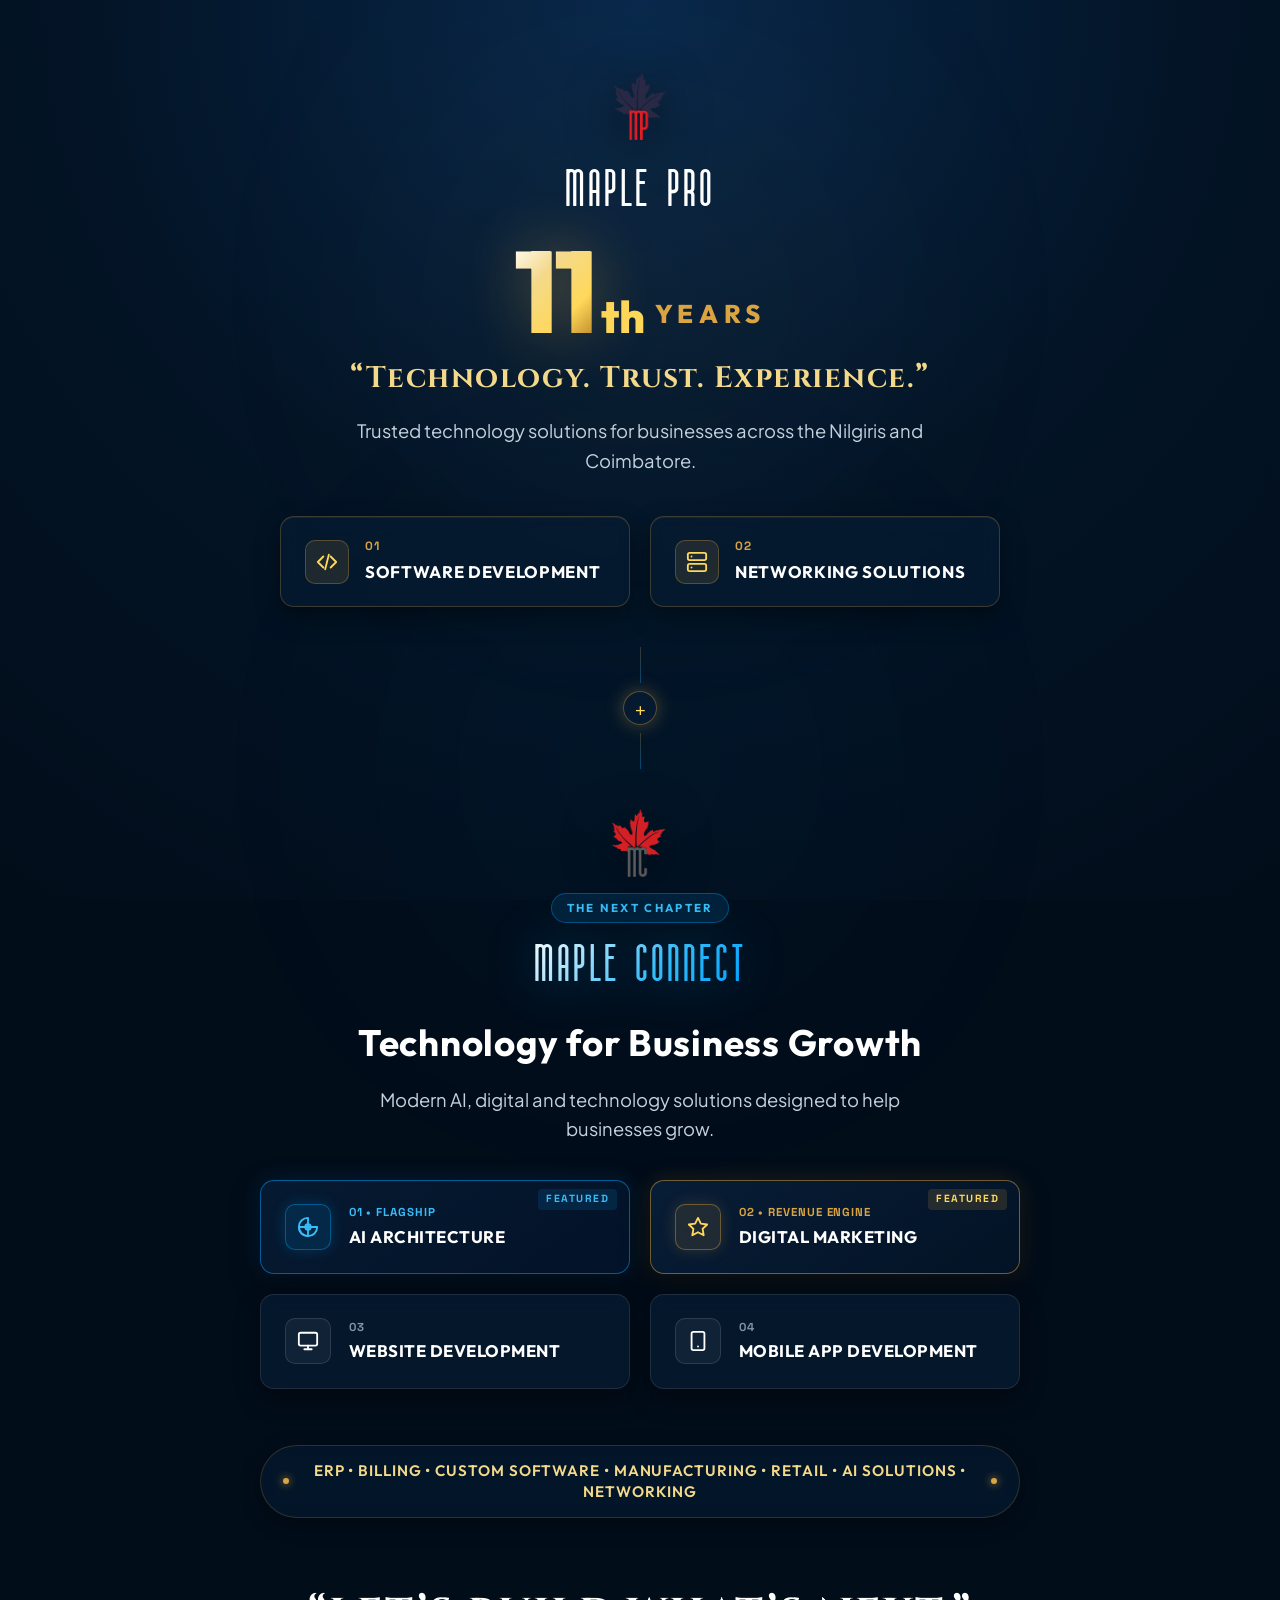
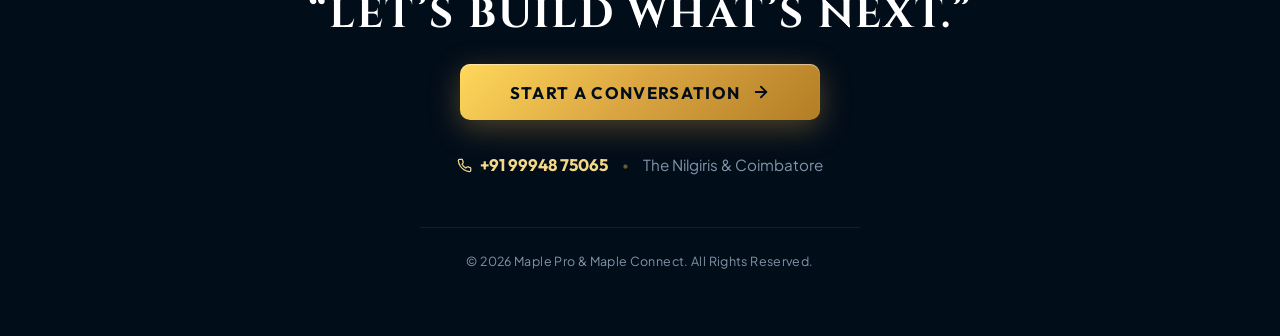
==== commit 26b8e6cd: "Redesign website into minimal one-page premium landing page" ====
--- a/index.html
+++ b/index.html
@@ -3,1608 +3,282 @@
 <head>
   <meta charset="UTF-8">
   <meta name="viewport" content="width=device-width, initial-scale=1.0">
-  <title>Maple Pro &amp; Maple Connect | 11 Years of Trust, Technology &amp; AI-Driven Growth</title>
-  <meta name="description" content="Maple Pro celebrates 11 years as the Nilgiris' trusted technology partner for enterprise software and networking, introducing Maple Connect — our new-generation AI Architecture and Digital Growth division.">
-  <meta name="keywords" content="Maple Pro, Maple Connect, Nilgiris Software, AI Architecture, Networking Solutions, Digital Marketing Nilgiris, Ooty, Coonoor, Kotagiri Enterprise IT">
+  <title>Maple Pro &amp; Maple Connect | Technology. Trust. Growth.</title>
+  <meta name="description" content="Maple Pro — 11 Years of trusted technology across the Nilgiris and Coimbatore. Introducing Maple Connect — the next generation of AI and digital business growth.">
   <meta name="author" content="Maple Technology Ecosystem">
   
-  <!-- Open Graph / Social Meta -->
-  <meta property="og:type" content="website">
-  <meta property="og:title" content="Maple Pro &amp; Maple Connect — 11 Years of Technology Leadership">
-  <meta property="og:description" content="11 Years of Trust. Technology. Growth. Enterprise Software, Networking &amp; Next-Generation AI Architecture.">
+  <!-- Open Graph -->
+  <meta property="og:title" content="Maple Pro &amp; Maple Connect">
+  <meta property="og:description" content="11 Years of Trusted Technology + Next-Generation AI &amp; Digital Growth.">
   <meta property="og:image" content="assets/images/maple-pro-logo.png">
 
   <!-- Favicon -->
   <link rel="icon" type="image/png" href="assets/images/maple-pro-logo.png">
 
-  <!-- Google Fonts for Sophisticated Luxury Technology Typography -->
+  <!-- Google Fonts -->
   <link rel="preconnect" href="https://fonts.googleapis.com">
   <link rel="preconnect" href="https://fonts.gstatic.com" crossorigin>
-  <link href="https://fonts.googleapis.com/css2?family=Cinzel:wght@500;600;700;800;900&family=Outfit:wght@400;500;600;700;800&family=Plus+Jakarta+Sans:ital,wght@0,300;0,400;0,500;0,600;0,700;0,800;1,400&family=Space+Grotesk:wght@400;500;600;700&display=swap" rel="stylesheet">
-
-  <!-- FontAwesome for Canadian Maple Leaf falling particle effect -->
+  <link href="https://fonts.googleapis.com/css2?family=Cinzel:wght@600;700;800&family=Outfit:wght@400;500;600;700;800&family=Plus+Jakarta+Sans:wght@400;500;600;700&family=Space+Grotesk:wght@500;600;700&display=swap" rel="stylesheet">
+
+  <!-- FontAwesome for Canadian Maple Leaves -->
   <link rel="stylesheet" href="https://cdnjs.cloudflare.com/ajax/libs/font-awesome/6.4.0/css/all.min.css">
 
-  <!-- Custom Luxury Stylesheet -->
+  <!-- Minimal Luxury Stylesheet -->
   <link rel="stylesheet" href="css/style.css">
 </head>
 <body>
 
-  <!-- Falling Luxury Maple Leaves Layer -->
+  <!-- Falling Luxury Maple Leaves Background -->
   <div id="leaves-container" aria-hidden="true"></div>
 
-  <!-- Dynamic Golden Constellation Canvas -->
-  <canvas id="hero-canvas"></canvas>
+  <!-- Ambient Light Orbs -->
+  <div class="ambient-glow orb-gold" aria-hidden="true"></div>
+  <div class="ambient-glow orb-blue" aria-hidden="true"></div>
+
+  <!-- Main Minimal One-Page Experience -->
+  <main class="page-wrapper">
+    <div class="landing-container">
+
+      <!-- ====================================================================
+           SECTION 1: MAPLE PRO — 11 YEARS OF TRUSTED TECHNOLOGY
+           ==================================================================== -->
+      <section class="landing-section section-pro">
+        <div class="brand-header">
+          <img src="assets/images/maple-pro-logo.png" alt="Maple Pro Official Logo" class="brand-logo logo-pro">
+          <h1 class="brand-name brand-calama">MAPLE PRO</h1>
+        </div>
+
+        <div class="heritage-block">
+          <div class="heritage-11-wrap">
+            <span class="heritage-11-num counter-animate" data-target="11">11</span><span class="heritage-11-th">th</span>
+            <span class="heritage-11-label">YEARS</span>
+          </div>
+          <h2 class="heritage-tagline">&ldquo;Technology. Trust. Experience.&rdquo;</h2>
+          <p class="heritage-desc">
+            Trusted technology solutions for businesses across the Nilgiris and Coimbatore.
+          </p>
+        </div>
+
+        <!-- Two Established Capabilities -->
+        <div class="pro-capabilities-grid">
+          <div class="pro-capsule-card">
+            <div class="capsule-icon">
+              <svg viewBox="0 0 24 24" fill="none" stroke="currentColor" stroke-width="2" stroke-linecap="round" stroke-linejoin="round">
+                <polyline points="16 18 22 12 16 6"></polyline>
+                <polyline points="8 6 2 12 8 18"></polyline>
+                <line x1="14" y1="4" x2="10" y2="20"></line>
+              </svg>
+            </div>
+            <div class="capsule-text">
+              <span class="capsule-idx">01</span>
+              <h3 class="capsule-title">SOFTWARE DEVELOPMENT</h3>
+            </div>
+          </div>
+
+          <div class="pro-capsule-card">
+            <div class="capsule-icon">
+              <svg viewBox="0 0 24 24" fill="none" stroke="currentColor" stroke-width="2" stroke-linecap="round" stroke-linejoin="round">
+                <rect x="2" y="2" width="20" height="8" rx="2" ry="2"></rect>
+                <rect x="2" y="14" width="20" height="8" rx="2" ry="2"></rect>
+                <line x1="6" y1="6" x2="6.01" y2="6"></line>
+                <line x1="6" y1="18" x2="6.01" y2="18"></line>
+              </svg>
+            </div>
+            <div class="capsule-text">
+              <span class="capsule-idx">02</span>
+              <h3 class="capsule-title">NETWORKING SOLUTIONS</h3>
+            </div>
+          </div>
+        </div>
+      </section>
+
+      <!-- Elegant Evolution Connector -->
+      <div class="evolution-connector" aria-hidden="true">
+        <div class="connector-line"></div>
+        <div class="connector-badge">
+          <span>&plus;</span>
+        </div>
+        <div class="connector-line"></div>
+      </div>
+
+      <!-- ====================================================================
+           SECTION 2: MAPLE CONNECT — THE NEXT CHAPTER
+           ==================================================================== -->
+      <section class="landing-section section-connect">
+        <div class="brand-header">
+          <img src="assets/images/maple-connect-logo.png" alt="Maple Connect Official Logo" class="brand-logo logo-connect">
+          <div class="brand-title-group">
+            <span class="eyebrow-badge">THE NEXT CHAPTER</span>
+            <h2 class="brand-name brand-calama blue-glow">MAPLE CONNECT</h2>
+          </div>
+        </div>
+
+        <div class="connect-headline-block">
+          <h3 class="connect-title">Technology for Business Growth</h3>
+          <p class="connect-desc">
+            Modern AI, digital and technology solutions designed to help businesses grow.
+          </p>
+        </div>
+
+        <!-- Four Strategic Services (AI Architecture & Digital Marketing Highlighted) -->
+        <div class="connect-services-grid">
+          <!-- 01 AI Architecture (Featured Highlight) -->
+          <div class="connect-service-card highlight-ai">
+            <div class="highlight-corner-badge">FEATURED</div>
+            <div class="card-icon-halo halo-ai">
+              <svg viewBox="0 0 24 24" fill="none" stroke="currentColor" stroke-width="2" stroke-linecap="round" stroke-linejoin="round">
+                <path d="M12 2a10 10 0 1 0 10 10H12V2z"></path>
+                <path d="M12 12L2.1 12a10 10 0 0 0 9.9 10V12z"></path>
+                <circle cx="12" cy="12" r="3"></circle>
+              </svg>
+            </div>
+            <div class="card-content">
+              <span class="card-number">01 &bull; FLAGSHIP</span>
+              <h4 class="card-title">AI ARCHITECTURE</h4>
+            </div>
+          </div>
+
+          <!-- 02 Digital Marketing (Featured Highlight) -->
+          <div class="connect-service-card highlight-marketing">
+            <div class="highlight-corner-badge gold">FEATURED</div>
+            <div class="card-icon-halo halo-marketing">
+              <svg viewBox="0 0 24 24" fill="none" stroke="currentColor" stroke-width="2" stroke-linecap="round" stroke-linejoin="round">
+                <polygon points="12 2 15.09 8.26 22 9.27 17 14.14 18.18 21.02 12 17.77 5.82 21.02 7 14.14 2 9.27 8.91 8.26 12 2"></polygon>
+              </svg>
+            </div>
+            <div class="card-content">
+              <span class="card-number">02 &bull; REVENUE ENGINE</span>
+              <h4 class="card-title">DIGITAL MARKETING</h4>
+            </div>
+          </div>
+
+          <!-- 03 Website Development -->
+          <div class="connect-service-card">
+            <div class="card-icon-halo">
+              <svg viewBox="0 0 24 24" fill="none" stroke="currentColor" stroke-width="2" stroke-linecap="round" stroke-linejoin="round">
+                <rect x="2" y="3" width="20" height="14" rx="2" ry="2"></rect>
+                <line x1="8" y1="21" x2="16" y2="21"></line>
+                <line x1="12" y1="17" x2="12" y2="21"></line>
+              </svg>
+            </div>
+            <div class="card-content">
+              <span class="card-number">03</span>
+              <h4 class="card-title">WEBSITE DEVELOPMENT</h4>
+            </div>
+          </div>
+
+          <!-- 04 Mobile App Development -->
+          <div class="connect-service-card">
+            <div class="card-icon-halo">
+              <svg viewBox="0 0 24 24" fill="none" stroke="currentColor" stroke-width="2" stroke-linecap="round" stroke-linejoin="round">
+                <rect x="5" y="2" width="14" height="20" rx="2" ry="2"></rect>
+                <line x1="12" y1="18" x2="12.01" y2="18"></line>
+              </svg>
+            </div>
+            <div class="card-content">
+              <span class="card-number">04</span>
+              <h4 class="card-title">MOBILE APP DEVELOPMENT</h4>
+            </div>
+          </div>
+        </div>
+      </section>
+
+      <!-- ====================================================================
+           SECTION 3: BUSINESS SOLUTIONS (Compact Line)
+           ==================================================================== -->
+      <section class="landing-section section-solutions">
+        <div class="solutions-compact-strip">
+          <span class="solutions-dot" aria-hidden="true"></span>
+          <p class="solutions-text">
+            ERP &bull; Billing &bull; Custom Software &bull; Manufacturing &bull; Retail &bull; AI Solutions &bull; Networking
+          </p>
+          <span class="solutions-dot" aria-hidden="true"></span>
+        </div>
+      </section>
+
+      <!-- ====================================================================
+           SECTION 4: FINAL CTA & CONTACT
+           ==================================================================== -->
+      <section class="landing-section section-cta">
+        <h2 class="cta-heading">&ldquo;LET&rsquo;S BUILD WHAT&rsquo;S NEXT.&rdquo;</h2>
+
+        <div class="cta-action-wrap">
+          <button type="button" class="btn btn-gold btn-sweep open-consultation-btn">
+            <span>START A CONVERSATION</span>
+            <svg width="18" height="18" viewBox="0 0 24 24" fill="none" stroke="currentColor" stroke-width="2.5" stroke-linecap="round" stroke-linejoin="round">
+              <line x1="5" y1="12" x2="19" y2="12"></line>
+              <polyline points="12 5 19 12 12 19"></polyline>
+            </svg>
+          </button>
+        </div>
+
+        <div class="direct-contact-bar">
+          <a href="tel:+919994875065" class="contact-item">
+            <svg width="15" height="15" viewBox="0 0 24 24" fill="none" stroke="currentColor" stroke-width="2"><path d="M22 16.92v3a2 2 0 0 1-2.18 2 19.79 19.79 0 0 1-8.63-3.07 19.5 19.5 0 0 1-6-6 19.79 19.79 0 0 1-3.07-8.67A2 2 0 0 1 4.11 2h3a2 2 0 0 1 2 1.72 12.84 12.84 0 0 0 .7 2.81 2 2 0 0 1-.45 2.11L8.09 9.91a16 16 0 0 0 6 6l1.27-1.27a2 2 0 0 1 2.11-.45 12.84 12.84 0 0 0 2.81.7A2 2 0 0 1 22 16.92z"></path></svg>
+            <span>+91 99948 75065</span>
+          </a>
+          <span class="sep-dot">&bull;</span>
+          <span class="region-text">The Nilgiris &amp; Coimbatore</span>
+        </div>
+
+        <footer class="minimal-footer">
+          <p>&copy; 2026 Maple Pro &amp; Maple Connect. All Rights Reserved.</p>
+        </footer>
+      </section>
+
+    </div>
+  </main>
 
   <!-- ==========================================================================
-       NAVIGATION BAR
+       FAST LUXURY CONSULTATION MODAL
        ========================================================================== -->
-  <header class="site-nav">
-    <div class="container nav-inner">
-      <!-- Dual Brand Header Lockup -->
-      <a href="#hero" class="brand-lockup" aria-label="Maple Technology Ecosystem">
-        <!-- Maple Pro Unit -->
-        <div class="brand-unit">
-          <img src="assets/images/maple-pro-logo.png" alt="Maple Pro Official Logo" class="logo-img">
-          <div class="brand-unit-info">
-            <span class="brand-unit-name">MAPLE PRO</span>
-            <span class="brand-unit-sub">11 Years &bull; Enterprise Core</span>
-          </div>
-        </div>
-
-        <div class="brand-divider-vertical"></div>
-
-        <!-- Maple Connect Unit -->
-        <div class="brand-unit">
-          <img src="assets/images/maple-connect-logo.png" alt="Maple Connect Official Logo" class="logo-img">
-          <div class="brand-unit-info">
-            <span class="brand-unit-name">MAPLE CONNECT</span>
-            <span class="brand-unit-sub">AI &bull; Digital &bull; Growth</span>
-          </div>
-        </div>
-      </a>
-
-      <!-- Navigation Links -->
-      <nav>
-        <ul class="nav-menu">
-          <li><a href="#hero" class="nav-link active">Home</a></li>
-          <li><a href="#factories-main" class="nav-link">Tea &amp; Chocolate Factories</a></li>
-          <li><a href="#anniversary" class="nav-link">11-Year Legacy</a></li>
-          <li><a href="#maple-pro" class="nav-link">Maple Pro</a></li>
-          <li><a href="#maple-connect" class="nav-link">Maple Connect</a></li>
-          <li><a href="#architecture" class="nav-link">Dual Architecture</a></li>
-          <li><a href="#nilgiris-trust" class="nav-link">Nilgiris Trust</a></li>
-          <li><a href="#contact" class="nav-link">Contact</a></li>
-        </ul>
-      </nav>
-
-      <!-- Action Button & Mobile Toggle -->
-      <div class="nav-actions">
-        <button class="btn btn-gold btn-sweep open-consultation-btn">
-          <span>Start Consultation</span>
-          <svg width="14" height="14" viewBox="0 0 24 24" fill="none" stroke="currentColor" stroke-width="2.5" stroke-linecap="round" stroke-linejoin="round">
-            <line x1="5" y1="12" x2="19" y2="12"></line>
-            <polyline points="12 5 19 12 12 19"></polyline>
-          </svg>
-        </button>
-
-        <button class="mobile-toggle" aria-label="Toggle mobile menu">
-          <svg viewBox="0 0 24 24" fill="none" stroke-width="2" stroke-linecap="round" stroke-linejoin="round">
-            <line x1="3" y1="12" x2="21" y2="12"></line>
-            <line x1="3" y1="6" x2="21" y2="6"></line>
-            <line x1="3" y1="18" x2="21" y2="18"></line>
-          </svg>
-        </button>
+  <div id="consultation-modal" class="modal-overlay" aria-hidden="true">
+    <div class="modal-dialog">
+      <button class="modal-close-btn" id="modal-close-btn" aria-label="Close dialog">&times;</button>
+
+      <div class="modal-header-lockup">
+        <span class="modal-badge">DIRECT LEADERSHIP ACCESS</span>
+        <h3 class="modal-title">Start A Conversation</h3>
+        <p class="modal-sub">Tell us about your organization and requirements.</p>
       </div>
-    </div>
-  </header>
-
-  <!-- ==========================================================================
-       HERO SECTION — CINEMATIC LUXURY & DUAL REVEAL
-       ========================================================================== -->
-  <section id="hero" class="hero-section">
-    <div class="hero-glow-orb gold"></div>
-    <div class="hero-glow-orb blue"></div>
-
-    <div class="container hero-content-wrapper">
-      <!-- Left Hero Text Column -->
-      <div class="hero-text-area">
-        <!-- Mobile-Dedicated Luxury Hero Hierarchy (Point 5) -->
-        <div class="hero-mobile-layout">
-          <div class="hero-mobile-brand-pill">
-            <span class="brand-calama">MAPLE PRO</span>
-            <span class="dot-sep">&bull;</span>
-            <span>Nilgiris Core</span>
-          </div>
-          
-          <div class="hero-mobile-11-display">
-            <span class="mobile-11-digit counter-animate" data-target="11" data-suffix="">11</span>
-            <span class="mobile-11-text">YEARS</span>
-          </div>
-
-          <h2 class="hero-mobile-statement">
-            "11 Years of Trust. Technology. Growth."
-          </h2>
-
-          <p class="hero-mobile-summary">
-            Specialized enterprise software, weighbridges, high-volume counter POS, and weatherproof industrial networking for Nilgiris tea &amp; chocolate factories.
-          </p>
-
-          <div class="hero-mobile-connect-intro">
-            <span class="intro-kicker">INTRODUCING</span>
-            <div class="intro-title-wrap">
-              <span class="intro-brand brand-calama">MAPLE CONNECT</span>
-            </div>
-            <span class="intro-sub">Next-Generation AI &bull; Digital &bull; Growth</span>
-          </div>
-
-          <div class="hero-cta-group mobile-cta-full">
-            <a href="#factories-main" class="btn btn-gold btn-sweep">
-              <span>Explore Factory Solutions</span>
-              <svg width="15" height="15" viewBox="0 0 24 24" fill="none" stroke="currentColor" stroke-width="2.5"><polyline points="9 18 15 12 9 6"></polyline></svg>
-            </a>
-            <a href="#contact" class="btn btn-outline-gold open-consultation-btn">
-              <span>Start A Consultation</span>
-            </a>
-          </div>
-        </div>
-
-        <!-- Desktop Cinematic Hero Presentation -->
-        <div class="hero-desktop-layout">
-          <div class="section-badge">
-            <span class="dot"></span>
-            <span>Definitive Technology Partner For Nilgiris Tea &amp; Chocolate Factories</span>
-          </div>
-
-          <h1 class="hero-headline">
-            11 YEARS OF <br>
-            <span class="text-gold-gradient gold-glow">TRUST. TECHNOLOGY.</span> <br>
-            <span class="text-white">FACTORY SCALE.</span>
-          </h1>
-
-          <p class="hero-lead">
-            From green leaf weighbridges and high-volume tourist chocolate POS to rugged hilltop industrial networking and AI-driven export expansion—Maple powers the Nilgiris' premier tea processing estates and artisanal chocolate manufacturers.
-          </p>
-
-          <div class="hero-cta-group">
-            <a href="#factories-main" class="btn btn-gold btn-sweep">
-              <span>Explore Factory Solutions</span>
-              <svg width="15" height="15" viewBox="0 0 24 24" fill="none" stroke="currentColor" stroke-width="2.5" stroke-linecap="round" stroke-linejoin="round">
-                <line x1="7" y1="17" x2="17" y2="7"></line>
-                <polyline points="7 7 17 7 17 17"></polyline>
-              </svg>
-            </a>
-            <a href="#maple-connect" class="btn btn-outline-gold">
-              <span>AI Architecture &amp; Growth</span>
-            </a>
-          </div>
-
-          <!-- Trust Metric Strip -->
-          <div class="hero-trust-bar">
-            <div class="trust-item">
-              <span class="trust-num counter-animate" data-target="11" data-suffix="+">11+</span>
-              <span class="trust-label">Years of Proven Trust</span>
-            </div>
-            <div class="trust-item">
-              <span class="trust-num">Tea &amp; Choc</span>
-              <span class="trust-label">Factory Focused Solutions</span>
-            </div>
-            <div class="trust-item">
-              <span class="trust-num text-blue-electric">AI &bull; POS</span>
-              <span class="trust-label">Zero-Downtime Operations</span>
-            </div>
-          </div>
-        </div>
-      </div>
-
-      <!-- Right Showcase Card — Interactive Dual Brand Evolution Card -->
-      <div class="hero-card-container">
-        <div class="hero-dual-card">
-          <div class="hero-corner-gold hero-corner-top-left"></div>
-          <div class="hero-corner-gold hero-corner-bottom-right"></div>
-
-          <div class="card-top-tag">
-            <div class="status-indicator">
-              <span class="pulse-dot"></span>
-              <span>Unified Enterprise Ecosystem</span>
-            </div>
-            <span class="brand-badge-pill gold">2014 &mdash; Present</span>
-          </div>
-
-          <div class="card-brand-showcase">
-            <!-- Maple Pro Box -->
-            <div class="brand-showcase-box pro">
-              <div class="brand-box-header">
-                <div class="brand-box-title-lockup">
-                  <img src="assets/images/maple-pro-logo.png" alt="Maple Pro Logo" class="brand-box-logo">
-                  <div class="brand-box-names">
-                    <h4>MAPLE PRO</h4>
-                    <span>Established Technology Partner</span>
-                  </div>
-                </div>
-                <span class="brand-badge-pill gold">11th Year</span>
-              </div>
-              <p>The dependable foundation powering tea processing estates and chocolate manufacturers across Kotagiri, Coonoor, and Ooty with bespoke software systems and mission-critical networking.</p>
-              <div class="brand-box-tags">
-                <span class="tag-mini">Tea Factory Software</span>
-                <span class="tag-mini">Chocolate POS &amp; ERP</span>
-                <span class="tag-mini">Campus Hill Wi-Fi</span>
-                <span class="tag-mini">11-Year Trust</span>
-              </div>
-            </div>
-
-            <!-- Transition Bridge -->
-            <div class="evolution-divider-node">
-              <div class="evolution-line"></div>
-              <div class="evolution-pill">
-                <span>Experience &rarr; Innovation &rarr; Growth</span>
-                <svg viewBox="0 0 24 24" fill="none" stroke-width="2.5" stroke-linecap="round" stroke-linejoin="round">
-                  <polyline points="6 9 12 15 18 9"></polyline>
-                </svg>
-              </div>
-              <div class="evolution-line"></div>
-            </div>
-
-            <!-- Maple Connect Box -->
-            <div class="brand-showcase-box connect">
-              <div class="brand-box-header">
-                <div class="brand-box-title-lockup">
-                  <img src="assets/images/maple-connect-logo.png" alt="Maple Connect Logo" class="brand-box-logo">
-                  <div class="brand-box-names">
-                    <h4>MAPLE CONNECT</h4>
-                    <span>New-Generation Division Under Maple Pro</span>
-                  </div>
-                </div>
-                <span class="brand-badge-pill blue">Now Introduced</span>
-              </div>
-              <p>Accelerating tea export brands and artisanal chocolate factories with AI quality insights, D2C online store systems, tourist acquisition, and high-performance digital marketing.</p>
-              <div class="brand-box-tags">
-                <span class="tag-mini" style="border-color: rgba(0, 163, 255, 0.4); color: var(--color-blue-cyan);">AI Quality &amp; Analytics</span>
-                <span class="tag-mini" style="border-color: rgba(217, 164, 65, 0.4); color: var(--color-gold-champagne);">Tourist Growth Ads</span>
-                <span class="tag-mini">E-Commerce Portals</span>
-                <span class="tag-mini">Mobile Apps</span>
-              </div>
-            </div>
-          </div>
-        </div>
-      </div>
-    </div>
-  </section>
-
-  <!-- ==========================================================================
-       MAIN FIRST SECTION — SPECIALIZED FOR NILGIRIS TEA & CHOCOLATE FACTORIES
-       ========================================================================== -->
-  <section id="factories-main" class="factories-flagship-section">
-    <div class="container">
-      <div class="section-header">
-        <div class="section-badge">
-          <span class="dot"></span>
-          <span>Core Nilgiris Industry Specialization</span>
-        </div>
-        <h2 class="section-title">
-          BUILT FOR NILGIRIS' PREMIER <br>
-          <span class="text-gold-gradient">TEA &amp; CHOCOLATE FACTORIES</span>
-        </h2>
-        <p class="section-subtitle">
-          Over 11 years of deep on-ground engineering across Kotagiri, Coonoor, and Ooty. We eliminate production bottlenecks, eradicate billing slowdowns during peak tourist rushes, connect sprawling mountain factory campuses through weatherproof fiber, and supercharge export revenue.
-        </p>
-
-        <!-- Industry Chips -->
-        <div class="factory-chips-row">
-          <span class="factory-chip">🍃 Tea Estates &amp; Bought-Leaf Factories</span>
-          <span class="factory-chip">🍫 Artisanal &amp; Homemade Chocolate Factories</span>
-          <span class="factory-chip">⚡ Green Leaf Weighbridge Billing</span>
-          <span class="factory-chip">🛒 High-Volume Tourist Counter POS</span>
-          <span class="factory-chip">📶 Industrial Hilltop Campus Wi-Fi</span>
-          <span class="factory-chip">🤖 AI Export &amp; Brand Growth</span>
-        </div>
-      </div>
-
-      <!-- Two Flagship Factory Pillars -->
-      <div class="factory-spotlight-grid">
-        <!-- Pillar 1: Tea Processing & Bought-Leaf Factories -->
-        <div class="factory-pillar-card">
-          <div>
-            <div class="factory-card-header">
-              <div class="factory-badge-label">
-                <span>Estate Core &bull; Maple Pro</span>
-              </div>
-              <span class="card-legacy-badge">11+ Years Deployed</span>
-            </div>
-
-            <div class="factory-icon-box">
-              <svg viewBox="0 0 24 24" fill="none" stroke-width="2" stroke-linecap="round" stroke-linejoin="round">
-                <path d="M12 2a10 10 0 0 0-10 10c0 5.5 4.5 10 10 10s10-4.5 10-10"></path>
-                <path d="M12 2v20"></path>
-                <path d="M12 6c3 0 6 2 6 6"></path>
-                <path d="M6 16c3-1 6-1 6-4"></path>
-              </svg>
-            </div>
-
-            <h3 class="factory-title">TEA ESTATES &amp; PROCESSING FACTORIES</h3>
-            <p class="factory-lead-desc">
-              Custom-engineered automation and rugged infrastructure conceived for the high-stake demands of Nilgiris tea gardens, bought-leaf factories, and auction dispatches.
-            </p>
-
-            <div class="factory-spec-grid">
-              <div class="factory-spec-item">
-                <div class="factory-spec-icon">
-                  <svg viewBox="0 0 24 24" fill="none" stroke-width="2.5"><polyline points="20 6 9 17 4 12"></polyline></svg>
-                </div>
-                <div class="factory-spec-content">
-                  <h5>Green Leaf Weighbridge &amp; Inward Billing</h5>
-                  <p>Real-time gross/tare weighment capture, automatic moisture deductions, supplier/plucker ledger generation, and instant receipt printing without manual errors.</p>
-                </div>
-              </div>
-
-              <div class="factory-spec-item">
-                <div class="factory-spec-icon">
-                  <svg viewBox="0 0 24 24" fill="none" stroke-width="2.5"><polyline points="20 6 9 17 4 12"></polyline></svg>
-                </div>
-                <div class="factory-spec-content">
-                  <h5>Processing Batch Tracking &amp; Grading</h5>
-                  <p>End-to-end tracking through withering, CTC/orthodox rolling, fermentation, drying, and grading into BOP, Pekoe, Dust, and specialty hill teas.</p>
-                </div>
-              </div>
-
-              <div class="factory-spec-item">
-                <div class="factory-spec-icon">
-                  <svg viewBox="0 0 24 24" fill="none" stroke-width="2.5"><polyline points="20 6 9 17 4 12"></polyline></svg>
-                </div>
-                <div class="factory-spec-content">
-                  <h5>Estate-Wide Weatherproof Industrial Wi-Fi &amp; Fiber</h5>
-                  <p>Heavy mist, heavy rainfall, and mountain terrain-resistant connectivity bridging weighbridges, drying halls, estate offices, and remote bungalows.</p>
-                </div>
-              </div>
-
-              <div class="factory-spec-item">
-                <div class="factory-spec-icon">
-                  <svg viewBox="0 0 24 24" fill="none" stroke-width="2.5"><polyline points="20 6 9 17 4 12"></polyline></svg>
-                </div>
-                <div class="factory-spec-content">
-                  <h5>Tea Trade Auction, GST &amp; Dispatch Invoicing</h5>
-                  <p>Direct compliance with South Indian tea auction systems, multi-warehouse stock management, bulk packing slip verification, and automated GST e-way bills.</p>
-                </div>
-              </div>
-            </div>
-          </div>
-
-          <div class="factory-card-cta">
-            <span style="font-size: 0.85rem; color: var(--color-gold-champagne); font-weight: 600;">Customized for Nilgiris Tea Manufacturers</span>
-            <button class="btn btn-outline-gold open-consultation-btn">Consult Tea Factory Tech</button>
-          </div>
-        </div>
-
-        <!-- Pillar 2: Artisanal & Commercial Chocolate Factories -->
-        <div class="factory-pillar-card chocolate">
-          <div>
-            <div class="factory-card-header">
-              <div class="factory-badge-label" style="border-color: rgba(227, 168, 87, 0.4); color: #ffd85a;">
-                <span>Manufacturing &amp; Retail &bull; Maple Ecosystem</span>
-              </div>
-              <span class="brand-badge-pill gold">High-Traffic Proven</span>
-            </div>
-
-            <div class="factory-icon-box" style="border-color: rgba(227, 168, 87, 0.4);">
-              <svg viewBox="0 0 24 24" fill="none" stroke-width="2" stroke-linecap="round" stroke-linejoin="round">
-                <rect x="3" y="3" width="18" height="18" rx="2" ry="2"></rect>
-                <line x1="3" y1="9" x2="21" y2="9"></line>
-                <line x1="3" y1="15" x2="21" y2="15"></line>
-                <line x1="9" y1="3" x2="9" y2="21"></line>
-                <line x1="15" y1="3" x2="15" y2="21"></line>
-              </svg>
-            </div>
-
-            <h3 class="factory-title">CHOCOLATE FACTORIES &amp; RETAIL HUBS</h3>
-            <p class="factory-lead-desc">
-              High-speed retail billing engines, recipe batching controls, cold-storage tracking, and digital tourism marketing for Ooty &amp; Coonoor chocolate creators.
-            </p>
-
-            <div class="factory-spec-grid">
-              <div class="factory-spec-item">
-                <div class="factory-spec-icon">
-                  <svg viewBox="0 0 24 24" fill="none" stroke-width="2.5"><polyline points="20 6 9 17 4 12"></polyline></svg>
-                </div>
-                <div class="factory-spec-content">
-                  <h5>High-Velocity Tourist Rush POS Billing</h5>
-                  <p>Handles thousands of tourist transactions per hour during peak hill seasons. Instant multi-counter barcode scanning, split payments, and zero freeze-ups.</p>
-                </div>
-              </div>
-
-              <div class="factory-spec-item">
-                <div class="factory-spec-icon">
-                  <svg viewBox="0 0 24 24" fill="none" stroke-width="2.5"><polyline points="20 6 9 17 4 12"></polyline></svg>
-                </div>
-                <div class="factory-spec-content">
-                  <h5>Cacao Recipe, Batch &amp; Expiry Management</h5>
-                  <p>Precise ingredient formulation for dark, milk, white, roasted almond, and fruit chocolates with FIFO raw material control and automated expiry alerts.</p>
-                </div>
-              </div>
-
-              <div class="factory-spec-item">
-                <div class="factory-spec-icon">
-                  <svg viewBox="0 0 24 24" fill="none" stroke-width="2.5"><polyline points="20 6 9 17 4 12"></polyline></svg>
-                </div>
-                <div class="factory-spec-content">
-                  <h5>Multi-Outlet Centralized Stock Synchronization</h5>
-                  <p>Live inventory sync between central chocolate making factories and retail branch outlets across Charring Cross, Commercial Road, Coonoor, and Kotagiri.</p>
-                </div>
-              </div>
-
-              <div class="factory-spec-item">
-                <div class="factory-spec-icon">
-                  <svg viewBox="0 0 24 24" fill="none" stroke-width="2.5"><polyline points="20 6 9 17 4 12"></polyline></svg>
-                </div>
-                <div class="factory-spec-content">
-                  <h5>AI Tourist Acquisition &amp; D2C E-Commerce</h5>
-                  <p>Hyper-targeted Meta/Google ads targeting visiting tourists, alongside luxury pan-India online ordering platforms for repeat chocolate gift shipments.</p>
-                </div>
-              </div>
-            </div>
-          </div>
-
-          <div class="factory-card-cta">
-            <span style="font-size: 0.85rem; color: var(--color-gold-champagne); font-weight: 600;">Specialized for Artisanal Nilgiris Chocolatiers</span>
-            <button class="btn btn-gold btn-sweep open-consultation-btn">Consult Chocolate Tech</button>
-          </div>
-        </div>
-      </div>
-    </div>
-  </section>
-
-  <!-- ==========================================================================
-       11 YEARS ANNIVERSARY SECTION — THE CELEBRATION OF TRUST
-       ========================================================================== -->
-  <section id="anniversary" class="anniversary-section">
-    <div class="anniversary-bg-glow"></div>
-    <div class="container">
-      <div class="section-header">
-        <div class="section-badge">
-          <span class="dot"></span>
-          <span>A Decade &amp; Beyond</span>
-        </div>
-        <h2 class="section-title">
-          11 YEARS OF BUILDING TRUST <br>
-          <span class="text-gold-gradient">THROUGH TECHNOLOGY</span>
-        </h2>
-        <p class="section-subtitle">
-          For more than a decade, Maple Pro has stood as a bastion of operational stability, engineering tailored solutions and earning the enduring confidence of leading enterprises throughout the Nilgiris.
-        </p>
-      </div>
-
-      <div class="anniversary-grid">
-        <!-- The Grand 11 Display -->
-        <div class="grand-11-display">
-          <div class="grand-11-num counter-animate" data-target="11" data-suffix="+">11+</div>
-          <div class="grand-11-label">YEARS</div>
-          <p class="grand-11-sub">Of Unbroken Commitment, Technical Mastery &amp; Client Loyalty</p>
-          <div class="gold-divider-subtle"></div>
-          <p style="font-size: 0.88rem; color: var(--color-text-muted); max-width: 340px;">
-            Not a newly launched entity. A mature, tested corporate institution stepping boldly into its next generation of technological distinction.
-          </p>
-        </div>
-
-        <!-- The Journey Timeline -->
-        <div class="timeline-journey-box">
-          <h3 style="font-size: 1.8rem; margin-bottom: 0.5rem;">The Architecture of Our Evolution</h3>
-          <p style="font-size: 0.98rem; color: var(--color-text-muted);">From foundational infrastructure to advanced artificial intelligence:</p>
-
-          <div class="timeline-track">
-            <div class="timeline-step">
-              <div class="timeline-step-node"></div>
-              <div class="timeline-step-content">
-                <h4>Foundation</h4>
-                <p>Inception in the Nilgiris, focusing on dependable business technology systems and rock-solid IT groundwork.</p>
-              </div>
-            </div>
-
-            <div class="timeline-step">
-              <div class="timeline-step-node"></div>
-              <div class="timeline-step-content">
-                <h4>Growth &amp; Expansion</h4>
-                <p>Deploying specialized software and comprehensive networking across key commercial corridors in Ooty, Coonoor, and Kotagiri.</p>
-              </div>
-            </div>
-
-            <div class="timeline-step">
-              <div class="timeline-step-node"></div>
-              <div class="timeline-step-content">
-                <h4>Enterprise Software &amp; Networking</h4>
-                <p>Engineering customized billing, workflow management, and resilient network architectures tailored to local enterprises.</p>
-              </div>
-            </div>
-
-            <div class="timeline-step">
-              <div class="timeline-step-node active"></div>
-              <div class="timeline-step-content">
-                <h4>11 Years of Enduring Trust</h4>
-                <p>Achieving a stellar reputation anchored in unwavering reliability, personalized on-ground support, and deep client relationships.</p>
-              </div>
-            </div>
-
-            <div class="timeline-step">
-              <div class="timeline-step-node future"></div>
-              <div class="timeline-step-content">
-                <h4 style="color: var(--color-blue-cyan);">Next Generation: Maple Connect</h4>
-                <p>Introducing our cutting-edge AI architecture, mobile ecosystem, and digital growth arm to elevate modern commerce.</p>
-              </div>
-            </div>
-          </div>
-        </div>
-      </div>
-
-      <!-- Qualitative Milestone Metrics Strip -->
-      <div class="metrics-strip">
-        <div class="metric-card">
-          <div class="metric-value">11+</div>
-          <div class="metric-title">Years of Experience</div>
-          <p class="metric-desc">Continuous technological innovation and reliable enterprise delivery.</p>
-        </div>
-
-        <div class="metric-card">
-          <div class="metric-value">Nilgiris</div>
-          <div class="metric-title">Regional Footprint</div>
-          <p class="metric-desc">Trusted by businesses, institutions, and retailers across the district.</p>
-        </div>
-
-        <div class="metric-card">
-          <div class="metric-value">100%</div>
-          <div class="metric-title">Operational Dependability</div>
-          <p class="metric-desc">Mission-critical infrastructure engineered for zero compromise.</p>
-        </div>
-
-        <div class="metric-card">
-          <div class="metric-value">Next-Gen</div>
-          <div class="metric-title">Intelligent Horizon</div>
-          <p class="metric-desc">Seamless integration of modern AI automation and digital growth.</p>
-        </div>
-      </div>
-    </div>
-  </section>
-
-  <!-- ==========================================================================
-       MAPLE PRO SERVICES — BUILT ON EXPERIENCE
-       ========================================================================== */
-  ========================================================================== -->
-  <section id="maple-pro" class="maple-pro-section">
-    <div class="container">
-      <div class="section-header">
-        <div class="section-badge">
-          <span class="dot"></span>
-          <span>Core Capabilities &bull; Maple Pro</span>
-        </div>
-        <h2 class="section-title">
-          BUILT ON <span class="text-gold-gradient">EXPERIENCE</span>
-        </h2>
-        <p class="section-subtitle">
-          For over a decade, Maple Pro has helped businesses build dependable technology foundations through bespoke software engineering and robust networking infrastructure.
-        </p>
-      </div>
-
-      <div class="pro-services-grid">
-        <!-- Service 1: Software Development -->
-        <div class="pro-service-card">
-          <div class="card-number-tag" style="color: var(--color-gold-lux);">
-            <span>01</span>
-            <span>&bull; Bespoke Software Engineering</span>
-          </div>
-
-          <div class="service-card-icon-wrap">
-            <svg viewBox="0 0 24 24" fill="none" stroke-width="2" stroke-linecap="round" stroke-linejoin="round">
-              <polyline points="16 18 22 12 16 6"></polyline>
-              <polyline points="8 6 2 12 8 18"></polyline>
-              <line x1="14" y1="4" x2="10" y2="20"></line>
-            </svg>
-          </div>
-
-          <h3 class="pro-card-title">SOFTWARE DEVELOPMENT</h3>
-          <p class="pro-card-desc">
-            Custom software architectures conceived, engineered, and fine-tuned around real-world business workflows. Built for high reliability, data integrity, and frictionless daily operational throughput.
-          </p>
-
-          <ul class="pro-capabilities-list">
-            <li class="capability-item">
-              <svg viewBox="0 0 24 24" fill="none" stroke-width="2.5" stroke-linecap="round" stroke-linejoin="round">
-                <polyline points="20 6 9 17 4 12"></polyline>
-              </svg>
-              <span>Custom Enterprise Billing &amp; Invoicing Systems</span>
-            </li>
-            <li class="capability-item">
-              <svg viewBox="0 0 24 24" fill="none" stroke-width="2.5" stroke-linecap="round" stroke-linejoin="round">
-                <polyline points="20 6 9 17 4 12"></polyline>
-              </svg>
-              <span>Inventory &amp; Supply Chain Management</span>
-            </li>
-            <li class="capability-item">
-              <svg viewBox="0 0 24 24" fill="none" stroke-width="2.5" stroke-linecap="round" stroke-linejoin="round">
-                <polyline points="20 6 9 17 4 12"></polyline>
-              </svg>
-              <span>Business Process Automation &amp; Internal Portals</span>
-            </li>
-            <li class="capability-item">
-              <svg viewBox="0 0 24 24" fill="none" stroke-width="2.5" stroke-linecap="round" stroke-linejoin="round">
-                <polyline points="20 6 9 17 4 12"></polyline>
-              </svg>
-              <span>Multi-Terminal Retail &amp; Wholesale Workflows</span>
-            </li>
-          </ul>
-
-          <div class="pro-card-footer">
-            <span class="card-legacy-badge">11-Year Refined Architecture</span>
-            <button class="btn btn-outline-gold open-consultation-btn">Consult Engineering</button>
-          </div>
-        </div>
-
-        <!-- Service 2: Networking Solutions -->
-        <div class="pro-service-card">
-          <div class="card-number-tag" style="color: var(--color-gold-lux);">
-            <span>02</span>
-            <span>&bull; Mission-Critical Infrastructure</span>
-          </div>
-
-          <div class="service-card-icon-wrap">
-            <svg viewBox="0 0 24 24" fill="none" stroke-width="2" stroke-linecap="round" stroke-linejoin="round">
-              <rect x="2" y="2" width="20" height="8" rx="2" ry="2"></rect>
-              <rect x="2" y="14" width="20" height="8" rx="2" ry="2"></rect>
-              <line x1="6" y1="6" x2="6.01" y2="6"></line>
-              <line x1="6" y1="18" x2="6.01" y2="18"></line>
-            </svg>
-          </div>
-
-          <h3 class="pro-card-title">NETWORKING SOLUTIONS</h3>
-          <p class="pro-card-desc">
-            Industrial-grade networking infrastructure and communication backbones designed to sustain demanding enterprise environments with continuous uptime, data security, and seamless interconnectivity.
-          </p>
-
-          <ul class="pro-capabilities-list">
-            <li class="capability-item">
-              <svg viewBox="0 0 24 24" fill="none" stroke-width="2.5" stroke-linecap="round" stroke-linejoin="round">
-                <polyline points="20 6 9 17 4 12"></polyline>
-              </svg>
-              <span>Structured Cabling &amp; Enterprise Topology</span>
-            </li>
-            <li class="capability-item">
-              <svg viewBox="0 0 24 24" fill="none" stroke-width="2.5" stroke-linecap="round" stroke-linejoin="round">
-                <polyline points="20 6 9 17 4 12"></polyline>
-              </svg>
-              <span>High-Density Secure Wireless Networks (Wi-Fi)</span>
-            </li>
-            <li class="capability-item">
-              <svg viewBox="0 0 24 24" fill="none" stroke-width="2.5" stroke-linecap="round" stroke-linejoin="round">
-                <polyline points="20 6 9 17 4 12"></polyline>
-              </svg>
-              <span>Network Security, Firewall &amp; Gateway Configuration</span>
-            </li>
-            <li class="capability-item">
-              <svg viewBox="0 0 24 24" fill="none" stroke-width="2.5" stroke-linecap="round" stroke-linejoin="round">
-                <polyline points="20 6 9 17 4 12"></polyline>
-              </svg>
-              <span>Server Racks, Data Center &amp; Redundancy Engineering</span>
-            </li>
-          </ul>
-
-          <div class="pro-card-footer">
-            <span class="card-legacy-badge">Mission-Critical Reliability</span>
-            <button class="btn btn-outline-gold open-consultation-btn">Consult Infrastructure</button>
-          </div>
-        </div>
-      </div>
-    </div>
-  </section>
-
-  <!-- ==========================================================================
-       MAPLE PRO REPUTATION & NILGIRIS TRUST
-       ========================================================================== -->
-  <section class="reputation-section">
-    <div class="container">
-      <div class="section-header">
-        <div class="section-badge">
-          <span class="dot"></span>
-          <span>Reputation &bull; Partnerships &bull; Pedigree</span>
-        </div>
-        <h2 class="section-title">
-          11 YEARS. ONE FOUNDATION: <span class="text-gold-gradient">TRUST.</span>
-        </h2>
-        <p class="section-subtitle">
-          Maple Pro’s standing is not built on hollow marketing promises. It is forged through eleven years of unwavering technical competence, prompt localized support, and deep, respectful client partnerships across the Nilgiris district.
-        </p>
-      </div>
-
-      <div class="trust-pillars-grid">
-        <div class="trust-pillar-card">
-          <div class="pillar-icon-box">
-            <svg viewBox="0 0 24 24" fill="none" stroke-width="2" stroke-linecap="round" stroke-linejoin="round">
-              <path d="M12 22s8-4 8-10V5l-8-3-8 3v7c0 6 8 10 8 10z"></path>
-            </svg>
-          </div>
-          <h4 class="pillar-title">Proven Reliability</h4>
-          <p class="pillar-desc">Systems and networks engineered to run day in and day out without fail, safeguarding crucial business transactions and operational data.</p>
-        </div>
-
-        <div class="trust-pillar-card">
-          <div class="pillar-icon-box">
-            <svg viewBox="0 0 24 24" fill="none" stroke-width="2" stroke-linecap="round" stroke-linejoin="round">
-              <path d="M17 21v-2a4 4 0 0 0-4-4H5a4 4 0 0 0-4 4v2"></path>
-              <circle cx="9" cy="7" r="4"></circle>
-              <path d="M23 21v-2a4 4 0 0 0-3-3.87"></path>
-              <path d="M16 3.13a4 4 0 0 1 0 7.75"></path>
-            </svg>
-          </div>
-          <h4 class="pillar-title">Long-Term Partnerships</h4>
-          <p class="pillar-desc">We don't treat clients as one-off transactions. We stand beside our enterprise partners year after year as their technology custodians.</p>
-        </div>
-
-        <div class="trust-pillar-card">
-          <div class="pillar-icon-box">
-            <svg viewBox="0 0 24 24" fill="none" stroke-width="2" stroke-linecap="round" stroke-linejoin="round">
-              <circle cx="12" cy="12" r="10"></circle>
-              <polyline points="12 6 12 12 16 14"></polyline>
-            </svg>
-          </div>
-          <h4 class="pillar-title">Consistent On-Ground Support</h4>
-          <p class="pillar-desc">Immediate, experienced regional presence. When critical systems require attention, our engineers respond swiftly with hands-on solutions.</p>
-        </div>
-      </div>
-
-      <!-- Nilgiris Regional Context Banner -->
-      <div class="nilgiris-banner">
-        <div class="nilgiris-banner-text">
-          <h3>Rooted in the Nilgiris, Empowering Regional Excellence</h3>
-          <p>
-            From the tea estates and heritage retail establishments of Kotagiri, Coonoor, and Ooty to commercial hubs across the hills, Maple Pro has earned its distinction as the definitive technology partner for regional leaders.
-          </p>
-          <div class="nilgiris-regions-list">
-            <span class="region-chip">Kotagiri</span>
-            <span class="region-chip">Ooty (Udhagamandalam)</span>
-            <span class="region-chip">Coonoor</span>
-            <span class="region-chip">Gudalur</span>
-            <span class="region-chip">Nilgiris District</span>
-          </div>
-        </div>
-
-        <div class="nilgiris-quote-box">
-          <p>
-            "A decade of enduring relationships built on trust, discretion, and technical mastery. We engineer systems that work tirelessly so business owners can focus on what matters most."
-          </p>
-          <div class="nilgiris-quote-author">Maple Pro Leadership</div>
-        </div>
-      </div>
-    </div>
-  </section>
-
-  <!-- ==========================================================================
-       MAPLE CONNECT INTRODUCTION — THE DRAMATIC REVEAL
-       ========================================================================== -->
-  <section id="maple-connect" class="connect-reveal-section">
-    <div class="reveal-energy-line"></div>
-    <div class="container">
-      <div class="reveal-grand-card">
-        <div class="section-badge blue">
-          <span class="dot"></span>
-          <span>New Division Introduced Under Maple Pro</span>
-        </div>
-
-        <div class="reveal-logo-center">
-          <img src="assets/images/maple-connect-logo.png" alt="Maple Connect Logo" class="reveal-logo-img">
-          <h2 class="reveal-brand-name">MAPLE CONNECT</h2>
-          <span class="reveal-tagline">Innovation Ahead &bull; Business Growth</span>
-        </div>
-
-        <h3 style="font-size: clamp(1.8rem, 3vw, 2.6rem); color: #ffffff; letter-spacing: 0.03em;">
-          THE NEXT CHAPTER OF MAPLE
-        </h3>
-
-        <p class="reveal-statement">
-          A new technology and digital growth division built to help modern businesses become smarter, more visible, and exponentially scalable. Powered by the 11-year foundation of Maple Pro, Maple Connect injects cutting-edge Artificial Intelligence and high-velocity digital capabilities into your enterprise.
-        </p>
-
-        <!-- Ecosystem Bridge Node Visualizer -->
-        <div class="ecosystem-bridge">
-          <div class="bridge-node">
-            <h4 class="bridge-node-title text-gold-pure">MAPLE PRO</h4>
-            <span class="bridge-node-badge gold">11 Years of Legacy</span>
-            <p class="bridge-node-tags">Enterprise Software &bull; Networking &bull; Dependable Infrastructure</p>
-          </div>
-
-          <div class="bridge-arrow-wrap">
-            <div class="bridge-arrow-icon">
-              <svg viewBox="0 0 24 24" fill="none" stroke-width="2.5" stroke-linecap="round" stroke-linejoin="round">
-                <line x1="5" y1="12" x2="19" y2="12"></line>
-                <polyline points="12 5 19 12 12 19"></polyline>
-              </svg>
-            </div>
-            <span class="bridge-arrow-label">Evolutionary Bridge</span>
-          </div>
-
-          <div class="bridge-node">
-            <h4 class="bridge-node-title text-blue-electric">MAPLE CONNECT</h4>
-            <span class="bridge-node-badge blue">Next-Gen Division</span>
-            <p class="bridge-node-tags">AI Architecture &bull; Digital Marketing &bull; Web &amp; Mobile Systems</p>
-          </div>
-        </div>
-      </div>
-    </div>
-  </section>
-
-  <!-- ==========================================================================
-       MAPLE CONNECT SERVICES — ASYMMETRIC LUXURY GRID
-       AI Architecture & Digital Marketing as Flagship Hero Pillars
-       ========================================================================== -->
-  <section class="connect-services-section">
-    <div class="container">
-      <div class="section-header">
-        <div class="section-badge blue">
-          <span class="dot"></span>
-          <span>Four Strategic Service Pillars</span>
-        </div>
-        <h2 class="section-title">
-          INTELLIGENT TECHNOLOGY. <br>
-          <span class="text-gold-gradient">ACCELERATED GROWTH.</span>
-        </h2>
-        <p class="section-subtitle">
-          Maple Connect operates through four specialized disciplines, with Artificial Intelligence serving as our future-facing technology layer and Digital Marketing driving our client revenue engine.
-        </p>
-      </div>
-
-      <div class="services-asymmetric-grid">
-        <!-- ====================================================================
-             FLAGSHIP HERO PILLAR 01: AI ARCHITECTURE
-             ==================================================================== -->
-        <div class="service-card card-flagship-ai">
-          <div class="flagship-ai-layout">
-            <div class="flagship-ai-content">
-              <div class="card-number-tag">
-                <span>01</span>
-                <span>&bull; Flagship Hero Capability</span>
-              </div>
-              <h3 class="flagship-title">
-                AI <span class="text-blue-electric">ARCHITECTURE</span>
-              </h3>
-              <p class="flagship-desc">
-                Designing intelligent systems that transform how businesses operate. We move beyond generic chatbots to architect custom enterprise intelligence—integrating predictive modeling, automated decision matrices, and conversational AI into your business core.
-              </p>
-
-              <div class="ai-capabilities-grid">
-                <div class="ai-capability-item">
-                  <svg viewBox="0 0 24 24" fill="none" stroke-width="2.5" stroke-linecap="round" stroke-linejoin="round"><polyline points="20 6 9 17 4 12"></polyline></svg>
-                  <span>Enterprise AI Automation</span>
-                </div>
-                <div class="ai-capability-item">
-                  <svg viewBox="0 0 24 24" fill="none" stroke-width="2.5" stroke-linecap="round" stroke-linejoin="round"><polyline points="20 6 9 17 4 12"></polyline></svg>
-                  <span>AI Digital Twins &amp; Assistants</span>
-                </div>
-                <div class="ai-capability-item">
-                  <svg viewBox="0 0 24 24" fill="none" stroke-width="2.5" stroke-linecap="round" stroke-linejoin="round"><polyline points="20 6 9 17 4 12"></polyline></svg>
-                  <span>Predictive Business Intelligence</span>
-                </div>
-                <div class="ai-capability-item">
-                  <svg viewBox="0 0 24 24" fill="none" stroke-width="2.5" stroke-linecap="round" stroke-linejoin="round"><polyline points="20 6 9 17 4 12"></polyline></svg>
-                  <span>Intelligent Workflow Engines</span>
-                </div>
-                <div class="ai-capability-item">
-                  <svg viewBox="0 0 24 24" fill="none" stroke-width="2.5" stroke-linecap="round" stroke-linejoin="round"><polyline points="20 6 9 17 4 12"></polyline></svg>
-                  <span>Computer Vision &amp; Recognition</span>
-                </div>
-                <div class="ai-capability-item">
-                  <svg viewBox="0 0 24 24" fill="none" stroke-width="2.5" stroke-linecap="round" stroke-linejoin="round"><polyline points="20 6 9 17 4 12"></polyline></svg>
-                  <span>Custom AI Software Development</span>
-                </div>
-              </div>
-
-              <button class="btn btn-outline-blue open-consultation-btn">
-                <span>Architect Your AI Strategy</span>
-                <svg width="14" height="14" viewBox="0 0 24 24" fill="none" stroke="currentColor" stroke-width="2"><polyline points="9 18 15 12 9 6"></polyline></svg>
-              </button>
-            </div>
-
-            <!-- Interactive AI Architecture Visualizer Flow -->
-            <div class="ai-architecture-visualizer">
-              <div class="ai-visualizer-header">
-                <span class="ai-visualizer-title">Intelligent Architecture Topology</span>
-                <div class="ai-status-pulse">
-                  <span class="pulse-dot" style="background: var(--color-blue-electric); box-shadow: 0 0 8px var(--color-blue-electric);"></span>
-                  <span>Active Engine</span>
-                </div>
-              </div>
-
-              <div class="ai-flow-steps">
-                <!-- Step 1 -->
-                <div class="ai-step-row active" data-step="0">
-                  <div class="ai-step-icon">
-                    <svg viewBox="0 0 24 24" fill="none" stroke-width="2"><ellipse cx="12" cy="5" rx="9" ry="3"></ellipse><path d="M21 12c0 1.66-4 3-9 3s-9-1.34-9-3"></path><path d="M3 5v14c0 1.66 4 3 9 3s9-1.34 9-3V5"></path></svg>
-                  </div>
-                  <div class="ai-step-info">
-                    <h5>Enterprise Data Ingestion</h5>
-                    <p>ERP, billing data, transaction logs &amp; sensory input</p>
-                  </div>
-                  <span class="ai-step-badge">Stage 1</span>
-                </div>
-
-                <!-- Step 2 -->
-                <div class="ai-step-row" data-step="1">
-                  <div class="ai-step-icon">
-                    <svg viewBox="0 0 24 24" fill="none" stroke-width="2"><circle cx="12" cy="12" r="3"></circle><path d="M19.4 15a1.65 1.65 0 0 0 .33 1.82l.06.06a2 2 0 0 1 0 2.83 2 2 0 0 1-2.83 0l-.06-.06a1.65 1.65 0 0 0-1.82-.33 1.65 1.65 0 0 0-1 1.51V21a2 2 0 0 1-2 2 2 2 0 0 1-2-2v-.09A1.65 1.65 0 0 0 9 19.4a1.65 1.65 0 0 0-1.82.33l-.06.06a2 2 0 0 1-2.83 0 2 2 0 0 1 0-2.83l.06-.06a1.65 1.65 0 0 0 .33-1.82 1.65 1.65 0 0 0-1.51-1H3a2 2 0 0 1-2-2 2 2 0 0 1 2-2h.09A1.65 1.65 0 0 0 4.6 9a1.65 1.65 0 0 0-.33-1.82l-.06-.06a2 2 0 0 1 0-2.83 2 2 0 0 1 2.83 0l.06.06a1.65 1.65 0 0 0 1.82.33H9a1.65 1.65 0 0 0 1-1.51V3a2 2 0 0 1 2-2 2 2 0 0 1 2 2v.09a1.65 1.65 0 0 0 1 1.51 1.65 1.65 0 0 0 1.82-.33l.06-.06a2 2 0 0 1 2.83 0 2 2 0 0 1 0 2.83l-.06.06a1.65 1.65 0 0 0-.33 1.82V9a1.65 1.65 0 0 0 1.51 1H21a2 2 0 0 1 2 2 2 2 0 0 1-2 2h-.09a1.65 1.65 0 0 0-1.51 1z"></path></svg>
-                  </div>
-                  <div class="ai-step-info">
-                    <h5>Proprietary AI Logic Layer</h5>
-                    <p>Machine learning models &amp; contextual neural parsing</p>
-                  </div>
-                  <span class="ai-step-badge">Stage 2</span>
-                </div>
-
-                <!-- Step 3 -->
-                <div class="ai-step-row" data-step="2">
-                  <div class="ai-step-icon">
-                    <svg viewBox="0 0 24 24" fill="none" stroke-width="2"><path d="M18 8h1a4 4 0 0 1 0 8h-1"></path><path d="M2 8h16v9a4 4 0 0 1-4 4H6a4 4 0 0 1-4-4V8z"></path><line x1="6" y1="1" x2="6" y2="4"></line><line x1="10" y1="1" x2="10" y2="4"></line><line x1="14" y1="1" x2="14" y2="4"></line></svg>
-                  </div>
-                  <div class="ai-step-info">
-                    <h5>Intelligent Action &amp; Automation</h5>
-                    <p>Autonomous task triggers &amp; multi-channel execution</p>
-                  </div>
-                  <span class="ai-step-badge">Stage 3</span>
-                </div>
-
-                <!-- Step 4 -->
-                <div class="ai-step-row" data-step="3">
-                  <div class="ai-step-icon">
-                    <svg viewBox="0 0 24 24" fill="none" stroke-width="2"><polyline points="23 6 13.5 15.5 8.5 10.5 1 18"></polyline><polyline points="17 6 23 6 23 12"></polyline></svg>
-                  </div>
-                  <div class="ai-step-info">
-                    <h5>Predictive Executive Insights</h5>
-                    <p>Actionable analytics directly in the owner's hands</p>
-                  </div>
-                  <span class="ai-step-badge">Stage 4</span>
-                </div>
-              </div>
-            </div>
-          </div>
-        </div>
-
-        <!-- ====================================================================
-             SUPPORTING PILLAR 02: WEBSITE DEVELOPMENT
-             ==================================================================== -->
-        <div class="service-card card-support">
-          <div class="card-number-tag">
-            <span style="color: var(--color-gold-lux);">02</span>
-            <span>&bull; Supporting Capability</span>
-          </div>
-          <div class="service-card-icon-wrap" style="width: 52px; height: 52px;">
-            <svg viewBox="0 0 24 24" fill="none" stroke-width="2"><circle cx="12" cy="12" r="10"></circle><line x1="2" y1="12" x2="22" y2="12"></line><path d="M12 2a15.3 15.3 0 0 1 4 10 15.3 15.3 0 0 1-4 10 15.3 15.3 0 0 1-4-10 15.3 15.3 0 0 1 4-10z"></path></svg>
-          </div>
-          <h3 class="support-title">WEBSITE DEVELOPMENT</h3>
-          <p class="support-desc">
-            High-performance digital experiences designed around your brand, customers, and business goals. We engineer fast, responsive, and conversion-optimized websites that project uncompromising prestige.
-          </p>
-
-          <ul class="support-capabilities">
-            <li class="support-cap-item">
-              <svg viewBox="0 0 24 24" fill="none" stroke-width="2.5"><polyline points="20 6 9 17 4 12"></polyline></svg>
-              <span>Corporate &amp; Enterprise Portals</span>
-            </li>
-            <li class="support-cap-item">
-              <svg viewBox="0 0 24 24" fill="none" stroke-width="2.5"><polyline points="20 6 9 17 4 12"></polyline></svg>
-              <span>E-Commerce &amp; Product Catalogs</span>
-            </li>
-            <li class="support-cap-item">
-              <svg viewBox="0 0 24 24" fill="none" stroke-width="2.5"><polyline points="20 6 9 17 4 12"></polyline></svg>
-              <span>Interactive Business Dashboards</span>
-            </li>
-            <li class="support-cap-item">
-              <svg viewBox="0 0 24 24" fill="none" stroke-width="2.5"><polyline points="20 6 9 17 4 12"></polyline></svg>
-              <span>Conversion-Driven Landing Pages</span>
-            </li>
-          </ul>
-        </div>
-
-        <!-- ====================================================================
-             SUPPORTING PILLAR 03: MOBILE APP DEVELOPMENT
-             ==================================================================== -->
-        <div class="service-card card-support">
-          <div class="card-number-tag">
-            <span style="color: var(--color-gold-lux);">03</span>
-            <span>&bull; Supporting Capability</span>
-          </div>
-          <div class="service-card-icon-wrap" style="width: 52px; height: 52px;">
-            <svg viewBox="0 0 24 24" fill="none" stroke-width="2"><rect x="5" y="2" width="14" height="20" rx="2" ry="2"></rect><line x1="12" y1="18" x2="12.01" y2="18"></line></svg>
-          </div>
-          <h3 class="support-title">MOBILE APP DEVELOPMENT</h3>
-          <p class="support-desc">
-            Purpose-built mobile experiences that bring your business closer to your customers and field operations. Built for iOS, Android, and cross-platform ecosystems with enterprise performance.
-          </p>
-
-          <ul class="support-capabilities">
-            <li class="support-cap-item">
-              <svg viewBox="0 0 24 24" fill="none" stroke-width="2.5"><polyline points="20 6 9 17 4 12"></polyline></svg>
-              <span>iOS &amp; Android Native Applications</span>
-            </li>
-            <li class="support-cap-item">
-              <svg viewBox="0 0 24 24" fill="none" stroke-width="2.5"><polyline points="20 6 9 17 4 12"></polyline></svg>
-              <span>Cross-Platform High-Efficiency Apps</span>
-            </li>
-            <li class="support-cap-item">
-              <svg viewBox="0 0 24 24" fill="none" stroke-width="2.5"><polyline points="20 6 9 17 4 12"></polyline></svg>
-              <span>Inventory &amp; Operational Field Apps</span>
-            </li>
-            <li class="support-cap-item">
-              <svg viewBox="0 0 24 24" fill="none" stroke-width="2.5"><polyline points="20 6 9 17 4 12"></polyline></svg>
-              <span>Customer Loyalty &amp; Service Portals</span>
-            </li>
-          </ul>
-        </div>
-
-        <!-- ====================================================================
-             FLAGSHIP HERO PILLAR 04: DIGITAL MARKETING
-             ==================================================================== -->
-        <div class="service-card card-flagship-marketing">
-          <div class="flagship-marketing-layout">
-            <!-- Left Text Column -->
-            <div class="flagship-marketing-content">
-              <div class="card-number-tag">
-                <span style="color: var(--color-gold-bright);">04</span>
-                <span style="color: var(--color-gold-champagne);">&bull; Flagship Business-Growth Layer</span>
-              </div>
-              <h3 class="flagship-title">
-                DIGITAL <span class="text-gold-gradient">MARKETING</span>
-              </h3>
-              <p class="flagship-desc" style="font-size: 1.2rem; color: #ffffff;">
-                "Turn attention into measurable business growth."
-              </p>
-              <p class="flagship-desc">
-                We do not position as a basic social media agency posting generic creatives. Maple Connect functions as a technology-driven digital growth partner, engineering full-funnel customer acquisition, hyper-targeted performance marketing, and undeniable brand authority.
-              </p>
-
-              <div class="ai-capabilities-grid">
-                <div class="ai-capability-item">
-                  <svg viewBox="0 0 24 24" fill="none" stroke-width="2.5" stroke="var(--color-gold-bright)"><polyline points="20 6 9 17 4 12"></polyline></svg>
-                  <span>Social Media Brand Management</span>
-                </div>
-                <div class="ai-capability-item">
-                  <svg viewBox="0 0 24 24" fill="none" stroke-width="2.5" stroke="var(--color-gold-bright)"><polyline points="20 6 9 17 4 12"></polyline></svg>
-                  <span>Performance Marketing (Meta &amp; Google Ads)</span>
-                </div>
-                <div class="ai-capability-item">
-                  <svg viewBox="0 0 24 24" fill="none" stroke-width="2.5" stroke="var(--color-gold-bright)"><polyline points="20 6 9 17 4 12"></polyline></svg>
-                  <span>Precision Lead Generation Pipelines</span>
-                </div>
-                <div class="ai-capability-item">
-                  <svg viewBox="0 0 24 24" fill="none" stroke-width="2.5" stroke="var(--color-gold-bright)"><polyline points="20 6 9 17 4 12"></polyline></svg>
-                  <span>Search Engine Optimization (SEO) &amp; Local Maps</span>
-                </div>
-                <div class="ai-capability-item">
-                  <svg viewBox="0 0 24 24" fill="none" stroke-width="2.5" stroke="var(--color-gold-bright)"><polyline points="20 6 9 17 4 12"></polyline></svg>
-                  <span>Executive Content &amp; Reels Strategy</span>
-                </div>
-                <div class="ai-capability-item">
-                  <svg viewBox="0 0 24 24" fill="none" stroke-width="2.5" stroke="var(--color-gold-bright)"><polyline points="20 6 9 17 4 12"></polyline></svg>
-                  <span>Conversion Analytics &amp; Revenue Attribution</span>
-                </div>
-              </div>
-
-              <button class="btn btn-gold btn-sweep open-consultation-btn">
-                <span>Scale Your Revenue Engine</span>
-                <svg width="14" height="14" viewBox="0 0 24 24" fill="none" stroke="currentColor" stroke-width="2"><polyline points="9 18 15 12 9 6"></polyline></svg>
-              </button>
-            </div>
-
-            <!-- Right Interactive Growth Funnel Architecture -->
-            <div class="growth-pipeline-visualizer">
-              <div class="growth-pipeline-header">
-                <span class="growth-pipeline-title">Technology-Driven Growth Pipeline</span>
-                <span class="tag-mini" style="border-color: rgba(217, 164, 65, 0.4); color: var(--color-gold-bright);">Revenue Engine</span>
-              </div>
-
-              <div class="growth-funnel-steps">
-                <div class="growth-funnel-step">
-                  <span class="growth-step-num">01</span>
-                  <div class="growth-step-info">
-                    <h5>Brand Authority</h5>
-                    <p>High-end positioning, narrative architecture &amp; trust</p>
-                  </div>
-                  <span class="growth-step-rate">&rarr; Attention</span>
-                </div>
-
-                <div class="growth-funnel-step">
-                  <span class="growth-step-num">02</span>
-                  <div class="growth-step-info">
-                    <h5>Engagement &amp; Relevance</h5>
-                    <p>Contextual social media, reels &amp; targeted content reach</p>
-                  </div>
-                  <span class="growth-step-rate">&rarr; Interest</span>
-                </div>
-
-                <div class="growth-funnel-step">
-                  <span class="growth-step-num">03</span>
-                  <div class="growth-step-info">
-                    <h5>Qualified Lead Generation</h5>
-                    <p>Meta &amp; Google ad campaigns optimized for buyer intent</p>
-                  </div>
-                  <span class="growth-step-rate">&rarr; Capture</span>
-                </div>
-
-                <div class="growth-funnel-step">
-                  <span class="growth-step-num">04</span>
-                  <div class="growth-step-info">
-                    <h5>Conversion &amp; Sales Systems</h5>
-                    <p>Frictionless CRM flow, automated nurturing &amp; closing</p>
-                  </div>
-                  <span class="growth-step-rate">&rarr; Revenue</span>
-                </div>
-
-                <div class="growth-funnel-step" style="border-color: var(--color-gold-bright); background: rgba(10, 35, 64, 0.9);">
-                  <span class="growth-step-num" style="color: var(--color-gold-bright);">05</span>
-                  <div class="growth-step-info">
-                    <h5 style="color: var(--color-gold-champagne);">Scalable Enterprise Growth</h5>
-                    <p>Compounded customer lifetime value and expansion</p>
-                  </div>
-                  <span class="growth-step-rate" style="color: var(--color-gold-bright);">Result</span>
-                </div>
-              </div>
-            </div>
-          </div>
-        </div>
-      </div>
-    </div>
-  </section>
-
-  <!-- ==========================================================================
-       WHY MAPLE CONNECT & DUAL BRAND ARCHITECTURE
-       "TECHNOLOGY MEETS BUSINESS GROWTH"
-       ========================================================================== -->
-  <section id="architecture" class="ecosystem-equation-section">
-    <div class="container">
-      <div class="section-header">
-        <div class="section-badge">
-          <span class="dot"></span>
-          <span>The Synergy</span>
-        </div>
-        <h2 class="section-title">
-          TECHNOLOGY MEETS <span class="text-gold-gradient">BUSINESS GROWTH</span>
-        </h2>
-        <p class="section-subtitle">
-          Why work with two disconnected vendors when the deepest technology infrastructure and highest-impact digital growth can operate in seamless harmony?
-        </p>
-      </div>
-
-      <!-- The Core Visual Equation Centerpiece -->
-      <div class="equation-container">
-        <!-- Maple Pro Box -->
-        <div class="equation-card pro-box">
-          <div class="equation-icon-wrapper">
-            <img src="assets/images/maple-pro-logo.png" alt="Maple Pro">
-          </div>
-          <h4>MAPLE PRO</h4>
-          <span class="eq-tag">11-Year Enterprise Core</span>
-          <p>Software Systems<br>Networking Infrastructure<br>Operational Stability<br>Enduring Regional Trust</p>
-        </div>
-
-        <div class="equation-operator">
-          <div class="equation-operator-circle">+</div>
-        </div>
-
-        <!-- Maple Connect Box -->
-        <div class="equation-card connect-box">
-          <div class="equation-icon-wrapper">
-            <img src="assets/images/maple-connect-logo.png" alt="Maple Connect">
-          </div>
-          <h4 style="color: var(--color-blue-cyan);">MAPLE CONNECT</h4>
-          <span class="eq-tag" style="color: var(--color-blue-electric);">Next-Gen Growth Arm</span>
-          <p>AI Architecture<br>High-Velocity Web &amp; Apps<br>Performance Marketing<br>Digital Expansion</p>
-        </div>
-
-        <div class="equation-operator">
-          <div class="equation-operator-circle">=</div>
-        </div>
-
-        <!-- Result Box -->
-        <div class="equation-card result-box">
-          <div class="equation-icon-wrapper">
-            <svg width="48" height="48" viewBox="0 0 24 24" fill="none" stroke="var(--color-gold-bright)" stroke-width="2">
-              <path d="M12 2L2 7l10 5 10-5-10-5z"></path>
-              <path d="M2 17l10 5 10-5"></path>
-              <path d="M2 12l10 5 10-5"></path>
-            </svg>
-          </div>
-          <h4 class="text-gold-gradient">COMPOUNDED BUSINESS GROWTH</h4>
-          <span class="eq-tag">The Unfair Competitive Advantage</span>
-          <p>A unified, impenetrable foundation powering uninterrupted internal operations while aggressively expanding market capture and visibility.</p>
-        </div>
-      </div>
-
-      <!-- Clear Hierarchy Blueprint -->
-      <div class="hierarchy-blueprint-box">
-        <h3 style="font-size: 1.8rem; text-align: center; margin-bottom: 2.5rem;">
-          The Dual Brand Architecture Blueprint
-        </h3>
-
-        <div class="blueprint-grid">
-          <!-- Maple Pro Blueprint -->
-          <div class="blueprint-column">
-            <div class="blueprint-column-header">
-              <img src="assets/images/maple-pro-logo.png" alt="Maple Pro" class="blueprint-col-logo">
-              <div class="blueprint-col-titles">
-                <h4>MAPLE PRO</h4>
-                <span>Established Technology Partner &bull; 11 Years</span>
-              </div>
-            </div>
-
-            <ul class="blueprint-feature-list">
-              <li class="blueprint-feature-item">
-                <div class="blueprint-check-icon">
-                  <svg viewBox="0 0 24 24" fill="none" stroke-width="3"><polyline points="20 6 9 17 4 12"></polyline></svg>
-                </div>
-                <div class="blueprint-feature-text">
-                  <h5>Enterprise Software Engineering</h5>
-                  <p>Bespoke operational systems, billing engines, and relational databases fine-tuned to business demands.</p>
-                </div>
-              </li>
-              <li class="blueprint-feature-item">
-                <div class="blueprint-check-icon">
-                  <svg viewBox="0 0 24 24" fill="none" stroke-width="3"><polyline points="20 6 9 17 4 12"></polyline></svg>
-                </div>
-                <div class="blueprint-feature-text">
-                  <h5>Commercial Networking Infrastructure</h5>
-                  <p>Hardware deployment, server cabling, multi-point Wi-Fi grids, and zero-compromise system uptime.</p>
-                </div>
-              </li>
-              <li class="blueprint-feature-item">
-                <div class="blueprint-check-icon">
-                  <svg viewBox="0 0 24 24" fill="none" stroke-width="3"><polyline points="20 6 9 17 4 12"></polyline></svg>
-                </div>
-                <div class="blueprint-feature-text">
-                  <h5>Regional Technology Custodian</h5>
-                  <p>Long-term contractual support and immediate on-ground response across Nilgiris businesses.</p>
-                </div>
-              </li>
-            </ul>
-          </div>
-
-          <!-- Maple Connect Blueprint -->
-          <div class="blueprint-column">
-            <div class="blueprint-column-header">
-              <img src="assets/images/maple-connect-logo.png" alt="Maple Connect" class="blueprint-col-logo">
-              <div class="blueprint-col-titles">
-                <h4 style="color: var(--color-blue-cyan);">MAPLE CONNECT</h4>
-                <span style="color: var(--color-blue-electric);">Next-Generation Technology &amp; Growth Division</span>
-              </div>
-            </div>
-
-            <ul class="blueprint-feature-list">
-              <li class="blueprint-feature-item">
-                <div class="blueprint-check-icon" style="background: rgba(0, 163, 255, 0.15); border-color: rgba(0, 163, 255, 0.4);">
-                  <svg viewBox="0 0 24 24" fill="none" stroke="var(--color-blue-cyan)" stroke-width="3"><polyline points="20 6 9 17 4 12"></polyline></svg>
-                </div>
-                <div class="blueprint-feature-text">
-                  <h5>Flagship AI Architecture</h5>
-                  <p>Custom artificial intelligence systems, operational chatbots, smart automations, and predictive business analytics.</p>
-                </div>
-              </li>
-              <li class="blueprint-feature-item">
-                <div class="blueprint-check-icon" style="background: rgba(0, 163, 255, 0.15); border-color: rgba(0, 163, 255, 0.4);">
-                  <svg viewBox="0 0 24 24" fill="none" stroke="var(--color-blue-cyan)" stroke-width="3"><polyline points="20 6 9 17 4 12"></polyline></svg>
-                </div>
-                <div class="blueprint-feature-text">
-                  <h5>Flagship Digital Marketing</h5>
-                  <p>Performance ads (Meta &amp; Google), lead pipelines, social media authority, and brand expansion.</p>
-                </div>
-              </li>
-              <li class="blueprint-feature-item">
-                <div class="blueprint-check-icon" style="background: rgba(0, 163, 255, 0.15); border-color: rgba(0, 163, 255, 0.4);">
-                  <svg viewBox="0 0 24 24" fill="none" stroke="var(--color-blue-cyan)" stroke-width="3"><polyline points="20 6 9 17 4 12"></polyline></svg>
-                </div>
-                <div class="blueprint-feature-text">
-                  <h5>Modern Web &amp; Mobile Applications</h5>
-                  <p>High-end corporate digital storefronts, responsive web platforms, and native iOS/Android solutions.</p>
-                </div>
-              </li>
-            </ul>
-          </div>
-        </div>
-      </div>
-    </div>
-  </section>
-
-  <!-- ==========================================================================
-       CLIENT TRUST SECTION — ACROSS THE NILGIRIS
-       ========================================================================== -->
-  <section id="nilgiris-trust" class="client-trust-section">
-    <div class="container">
-      <div class="section-header">
-        <div class="section-badge">
-          <span class="dot"></span>
-          <span>Regional Pedigree</span>
-        </div>
-        <h2 class="section-title">
-          TRUSTED BY NILGIRIS <span class="text-gold-gradient">TEA &amp; CHOCOLATE ENTERPRISES</span>
-        </h2>
-        <p class="section-subtitle">
-          Built through 11 years of dependable technology partnerships exclusively supporting Nilgiris tea estates, bought-leaf processing factories, artisanal chocolate makers, and hill showroom retail brands.
-        </p>
-      </div>
-
-      <div class="client-industries-grid">
-        <div class="industry-card">
-          <div class="industry-icon">
-            <svg viewBox="0 0 24 24" fill="none" stroke-width="2"><path d="M12 2a10 10 0 0 0-10 10c0 5.5 4.5 10 10 10s10-4.5 10-10"></path><path d="M12 2v20"></path><path d="M12 6c3 0 6 2 6 6"></path><path d="M6 16c3-1 6-1 6-4"></path></svg>
-          </div>
-          <h4>Tea Processing Factories</h4>
-          <p>Weighbridge software, leaf inward ledgers, batch drying controls, and auction inventory sync.</p>
-        </div>
-
-        <div class="industry-card">
-          <div class="industry-icon">
-            <svg viewBox="0 0 24 24" fill="none" stroke-width="2"><rect x="3" y="3" width="18" height="18" rx="2" ry="2"></rect><line x1="3" y1="9" x2="21" y2="9"></line><line x1="3" y1="15" x2="21" y2="15"></line><line x1="9" y1="3" x2="9" y2="21"></line><line x1="15" y1="3" x2="15" y2="21"></line></svg>
-          </div>
-          <h4>Chocolate Manufacturing</h4>
-          <p>Recipe formulations, batch cost tracking, temperature-controlled warehouse systems, and automated packing.</p>
-        </div>
-
-        <div class="industry-card">
-          <div class="industry-icon">
-            <svg viewBox="0 0 24 24" fill="none" stroke-width="2"><rect x="2" y="3" width="20" height="14" rx="2" ry="2"></rect><line x1="8" y1="21" x2="16" y2="21"></line><line x1="12" y1="17" x2="12" y2="21"></line></svg>
-          </div>
-          <h4>Factory Retail &amp; Tourist POS</h4>
-          <p>Zero-lag multi-terminal billing counters handling thousands of tourist orders daily across Ooty and Coonoor.</p>
-        </div>
-
-        <div class="industry-card">
-          <div class="industry-icon">
-            <svg viewBox="0 0 24 24" fill="none" stroke-width="2"><circle cx="12" cy="12" r="10"></circle><line x1="2" y1="12" x2="22" y2="12"></line><path d="M12 2a15.3 15.3 0 0 1 4 10 15.3 15.3 0 0 1-4 10 15.3 15.3 0 0 1-4-10 15.3 15.3 0 0 1 4-10z"></path></svg>
-          </div>
-          <h4>D2C &amp; Global Export Growth</h4>
-          <p>Pan-India online chocolate and specialty tea stores, AI customer retention, and targeted tourist campaigns.</p>
-        </div>
-      </div>
-
-      <!-- Qualitative Statistics Bar -->
-      <div class="nilgiris-stat-bar">
-        <div class="nilgiris-stat-box">
-          <h5>11+ Years</h5>
-          <p>Continuous Operation in the Nilgiris</p>
-        </div>
-        <div class="nilgiris-stat-box">
-          <h5>Dual Division</h5>
-          <p>Enterprise Core &amp; Modern Growth Division</p>
-        </div>
-        <div class="nilgiris-stat-box">
-          <h5>Direct Access</h5>
-          <p>On-ground Dedicated Engineering Support</p>
-        </div>
-      </div>
-    </div>
-  </section>
-
-  <!-- ==========================================================================
-       CONTACT / EXECUTIVE CTA SECTION
-       ========================================================================== -->
-  <section id="contact" class="contact-section">
-    <div class="container">
-      <div class="contact-card-wrapper">
-        <!-- Left Contact Info Column -->
-        <div class="contact-info-col">
-          <div class="section-badge">
-            <span class="dot"></span>
-            <span>Initiate Partnership</span>
-          </div>
-
-          <h2>
-            READY TO BUILD <br>
-            <span class="text-gold-gradient">WHAT'S NEXT?</span>
-          </h2>
-
-          <p>
-            From dependable technology infrastructure to AI-powered growth, let's build the next chapter of your business with the trusted experience of Maple Pro and the forward innovation of Maple Connect.
-          </p>
-
-          <div class="contact-channel-list">
-            <!-- Direct Call Line 1 -->
-            <div class="contact-channel-item">
-              <div class="channel-icon">
-                <svg viewBox="0 0 24 24" fill="none" stroke-width="2"><path d="M22 16.92v3a2 2 0 0 1-2.18 2 19.79 19.79 0 0 1-8.63-3.07 19.5 19.5 0 0 1-6-6 19.79 19.79 0 0 1-3.07-8.67A2 2 0 0 1 4.11 2h3a2 2 0 0 1 2 1.72 12.84 12.84 0 0 0 .7 2.81 2 2 0 0 1-.45 2.11L8.09 9.91a16 16 0 0 0 6 6l1.27-1.27a2 2 0 0 1 2.11-.45 12.84 12.84 0 0 0 2.81.7A2 2 0 0 1 22 16.92z"></path></svg>
-              </div>
-              <div class="channel-details">
-                <h6>Primary Line &bull; Executive Enquiries</h6>
-                <a href="tel:+919994875065">+91 99948 75065</a>
-              </div>
-            </div>
-
-            <!-- Direct Call Line 2 -->
-            <div class="contact-channel-item">
-              <div class="channel-icon">
-                <svg viewBox="0 0 24 24" fill="none" stroke-width="2"><path d="M22 16.92v3a2 2 0 0 1-2.18 2 19.79 19.79 0 0 1-8.63-3.07 19.5 19.5 0 0 1-6-6 19.79 19.79 0 0 1-3.07-8.67A2 2 0 0 1 4.11 2h3a2 2 0 0 1 2 1.72 12.84 12.84 0 0 0 .7 2.81 2 2 0 0 1-.45 2.11L8.09 9.91a16 16 0 0 0 6 6l1.27-1.27a2 2 0 0 1 2.11-.45 12.84 12.84 0 0 0 2.81.7A2 2 0 0 1 22 16.92z"></path></svg>
-              </div>
-              <div class="channel-details">
-                <h6>Direct Engineering &amp; Client Services</h6>
-                <a href="tel:+919952787387">+91 99527 87387</a>
-              </div>
-            </div>
-
-            <!-- Direct Call Line 3 -->
-            <div class="contact-channel-item">
-              <div class="channel-icon">
-                <svg viewBox="0 0 24 24" fill="none" stroke-width="2"><path d="M22 16.92v3a2 2 0 0 1-2.18 2 19.79 19.79 0 0 1-8.63-3.07 19.5 19.5 0 0 1-6-6 19.79 19.79 0 0 1-3.07-8.67A2 2 0 0 1 4.11 2h3a2 2 0 0 1 2 1.72 12.84 12.84 0 0 0 .7 2.81 2 2 0 0 1-.45 2.11L8.09 9.91a16 16 0 0 0 6 6l1.27-1.27a2 2 0 0 1 2.11-.45 12.84 12.84 0 0 0 2.81.7A2 2 0 0 1 22 16.92z"></path></svg>
-              </div>
-              <div class="channel-details">
-                <h6>Digital Transformation &amp; Marketing Desk</h6>
-                <a href="tel:+919698713000">+91 96987 13000</a>
-              </div>
-            </div>
-          </div>
-        </div>
-
-        <!-- Right Quick Consultation Form -->
-        <div class="contact-form-col">
-          <h3>Request Executive Consultation</h3>
-          <p>Share your business objectives and connect directly with our leadership team.</p>
-
-          <form class="contact-inquiry-form">
-            <div class="form-group">
-              <label class="form-label" for="client-name">Your Full Name / Entity</label>
-              <input type="text" id="client-name" name="client_name" class="form-control" placeholder="e.g. John Doe, Director" required>
-            </div>
-
-            <div class="form-group">
-              <label class="form-label" for="client-phone">Contact Number (Phone or WhatsApp)</label>
-              <input type="tel" id="client-phone" name="client_phone" class="form-control" placeholder="+91 98765 43210" required>
-            </div>
-
-            <div class="form-group">
-              <label class="form-label" for="brand-interest">Brand / Capability Focus</label>
-              <select id="brand-interest" name="brand_interest" class="form-control form-select">
-                <option value="Both Maple Pro &amp; Maple Connect">Full Enterprise Ecosystem (Pro + Connect)</option>
-                <option value="Tea Factory: Weighbridge &amp; Batch Automation">Tea Factory &mdash; Green Leaf Weighbridge &amp; Batch Automation</option>
-                <option value="Chocolate Factory: POS, Recipe &amp; Stock ERP">Chocolate Factory &mdash; High-Speed POS, Recipe &amp; Stock ERP</option>
-                <option value="Factory Campus Networking &amp; Fiber">Factory Campus &mdash; Hill-Grade Industrial Networking &amp; Wi-Fi</option>
-                <option value="Maple Connect: AI Architecture">Maple Connect &mdash; AI Quality &amp; Process Automation</option>
-                <option value="Maple Connect: Digital Marketing">Maple Connect &mdash; Tourist Ads, Export &amp; Digital Growth</option>
-                <option value="Maple Connect: Web &amp; Mobile Apps">Maple Connect &mdash; D2C E-Commerce &amp; Mobile Apps</option>
-                <option value="Maple Pro: Custom Software">Maple Pro &mdash; Bespoke Factory Management Software</option>
-              </select>
-            </div>
-
-            <div class="form-group">
-              <label class="form-label" for="client-notes">Brief Project Scope</label>
-              <textarea id="client-notes" name="client_notes" class="form-control" placeholder="Tell us about your organization and current requirements..."></textarea>
-            </div>
-
-            <button type="submit" class="btn btn-gold btn-sweep" style="width: 100%; padding: 1.1rem;">
-              <span>Submit &amp; Connect via WhatsApp Direct</span>
-              <svg width="16" height="16" viewBox="0 0 24 24" fill="none" stroke="currentColor" stroke-width="2.5"><polyline points="9 18 15 12 9 6"></polyline></svg>
-            </button>
-          </form>
-        </div>
-      </div>
-    </div>
-  </section>
-
-  <!-- ==========================================================================
-       FOOTER — DUAL BRAND HARMONY
-       ========================================================================== -->
-  <footer class="site-footer">
-    <div class="container">
-      <div class="footer-top-grid">
-        <!-- Brand Col -->
-        <div class="footer-brand-col">
-          <div class="footer-brand-unit">
-            <div class="logos-row">
-              <img src="assets/images/maple-pro-logo.png" alt="Maple Pro" class="footer-logo-img">
-              <div style="width: 1px; height: 35px; background: rgba(217, 164, 65, 0.4);"></div>
-              <img src="assets/images/maple-connect-logo.png" alt="Maple Connect" class="footer-logo-img">
-            </div>
-            <h4 style="font-size: 1.35rem; color: #ffffff; letter-spacing: 0.05em; margin-bottom: 0.35rem;">
-              MAPLE TECHNOLOGY ECOSYSTEM
-            </h4>
-            <p class="footer-bio">
-              Uniting eleven years of enterprise software and networking infrastructure with next-generation Artificial Intelligence and business growth solutions.
-            </p>
-          </div>
-        </div>
-
-        <!-- Maple Pro Links -->
-        <div class="footer-col">
-          <h5>MAPLE PRO</h5>
-          <ul class="footer-links">
-            <li><a href="#factories-main" class="footer-link">Tea &amp; Chocolate Factories</a></li>
-            <li><a href="#anniversary" class="footer-link">11-Year Journey</a></li>
-            <li><a href="#maple-pro" class="footer-link">Software Development</a></li>
-            <li><a href="#maple-pro" class="footer-link">Networking Solutions</a></li>
-            <li><a href="#nilgiris-trust" class="footer-link">Nilgiris Client Trust</a></li>
-            <li><a href="#contact" class="footer-link">Enterprise Inquiries</a></li>
-          </ul>
-        </div>
-
-        <!-- Maple Connect Links -->
-        <div class="footer-col">
-          <h5 style="color: var(--color-blue-cyan);">MAPLE CONNECT</h5>
-          <ul class="footer-links">
-            <li><a href="#maple-connect" class="footer-link">AI Architecture</a></li>
-            <li><a href="#maple-connect" class="footer-link">Digital Marketing</a></li>
-            <li><a href="#maple-connect" class="footer-link">Website Development</a></li>
-            <li><a href="#maple-connect" class="footer-link">Mobile App Systems</a></li>
-            <li><a href="#architecture" class="footer-link">Why Maple Connect</a></li>
-          </ul>
-        </div>
-
-        <!-- Official Contact -->
-        <div class="footer-col">
-          <h5>DIRECT CONTACT</h5>
-          <ul class="footer-links">
-            <li><a href="tel:+919994875065" class="footer-link">+91 99948 75065</a></li>
-            <li><a href="tel:+919952787387" class="footer-link">+91 99527 87387</a></li>
-            <li><a href="tel:+919698713000" class="footer-link">+91 96987 13000</a></li>
-            <li><span style="color: var(--color-text-muted); font-size: 0.9rem;">The Nilgiris, Tamil Nadu, India</span></li>
-            <li><span style="color: var(--color-gold-champagne); font-size: 0.82rem; letter-spacing: 0.08em; text-transform: uppercase;">11th Year of Excellence</span></li>
-          </ul>
-        </div>
-      </div>
-
-      <!-- Bottom Bar -->
-      <div class="footer-bottom-bar">
-        <p>&copy; 2026 Maple Pro &amp; Maple Connect. All Rights Reserved. Engineered for Corporate Distinction.</p>
-        <div class="footer-bottom-right">
-          <span>Trust &bull; Technology &bull; Innovation &bull; Growth</span>
-        </div>
-      </div>
-    </div>
-  </footer>
-
-  <!-- ==========================================================================
-       EXECUTIVE CONSULTATION MODAL
-       ========================================================================== -->
-  <div id="consultation-modal" class="modal-overlay">
-    <div class="modal-dialog">
-      <button class="modal-close-btn" aria-label="Close dialog">
-        <svg width="22" height="22" viewBox="0 0 24 24" fill="none" stroke="currentColor" stroke-width="2"><line x1="18" y1="6" x2="6" y2="18"></line><line x1="6" y1="6" x2="18" y2="18"></line></svg>
-      </button>
-
-      <div class="section-badge" style="margin-bottom: 1rem;">
-        <span class="dot"></span>
-        <span>Executive Consultation</span>
-      </div>
-
-      <h3 style="font-size: 1.85rem; margin-bottom: 0.5rem; color: #ffffff;">Start A Conversation</h3>
-      <p style="font-size: 0.95rem; color: var(--color-text-muted); margin-bottom: 2rem;">
-        Connect directly with our leadership team for custom enterprise software, networking, AI architecture, or digital marketing.
-      </p>
-
-      <form class="contact-inquiry-form">
-        <div class="form-group">
-          <label class="form-label" for="modal-name">Your Name / Organization</label>
-          <input type="text" id="modal-name" name="client_name" class="form-control" placeholder="Your name or business name" required>
-        </div>
-
-        <div class="form-group">
-          <label class="form-label" for="modal-phone">Phone / WhatsApp Number</label>
-          <input type="tel" id="modal-phone" name="client_phone" class="form-control" placeholder="+91 ..." required>
-        </div>
-
-        <div class="form-group">
-          <label class="form-label" for="modal-interest">Select Strategic Division</label>
-          <select id="modal-interest" name="brand_interest" class="form-control form-select">
-            <option value="Unified Dual Ecosystem">Unified Maple Ecosystem (Full Factory Scale)</option>
-            <option value="Tea Factory: Weighbridge &amp; Batch Systems">Tea Factory &mdash; Green Leaf Weighbridge &amp; Batch Systems</option>
-            <option value="Chocolate Factory: POS, Batch &amp; Stock ERP">Chocolate Factory &mdash; High-Speed POS &amp; Inventory ERP</option>
-            <option value="Factory Campus Networking &amp; Fiber">Factory Campus &mdash; Industrial Hill Wi-Fi &amp; Fiber</option>
-            <option value="Maple Pro: Enterprise Software &amp; Networking">Maple Pro &mdash; 11-Year Enterprise Software &amp; Networking</option>
-            <option value="Maple Connect: AI Architecture">Maple Connect &mdash; AI Quality &amp; Process Automation</option>
-            <option value="Maple Connect: Digital Marketing">Maple Connect &mdash; Tourist Ads, Export &amp; Performance</option>
-            <option value="Maple Connect: Web &amp; Mobile Development">Maple Connect &mdash; Web &amp; Mobile App Development</option>
+
+      <form class="contact-inquiry-form" id="consultation-form">
+        <div class="form-group">
+          <label class="form-label" for="client-name">Your Name / Organization</label>
+          <input type="text" id="client-name" name="client_name" class="form-control" placeholder="e.g. Anand Kumar, Managing Director" required>
+        </div>
+
+        <div class="form-group">
+          <label class="form-label" for="client-phone">Phone / WhatsApp Number</label>
+          <input type="tel" id="client-phone" name="client_phone" class="form-control" placeholder="+91 98765 43210" required>
+        </div>
+
+        <div class="form-group">
+          <label class="form-label" for="brand-interest">Capability Focus</label>
+          <select id="brand-interest" name="brand_interest" class="form-control form-select">
+            <option value="AI Architecture">Maple Connect &mdash; AI Architecture</option>
+            <option value="Digital Marketing">Maple Connect &mdash; Digital Marketing</option>
+            <option value="Website & Mobile App">Maple Connect &mdash; Website &amp; Mobile App Development</option>
+            <option value="Custom Software Development">Maple Pro &mdash; Software Development</option>
+            <option value="Networking Solutions">Maple Pro &mdash; Networking Solutions</option>
+            <option value="Full Enterprise Ecosystem">Complete Ecosystem (Software, Networking &amp; AI)</option>
           </select>
         </div>
 
         <div class="form-group">
-          <label class="form-label" for="modal-notes">Requirements Overview</label>
-          <textarea id="modal-notes" name="client_notes" class="form-control" placeholder="Outline your requirements or timeline..."></textarea>
-        </div>
-
-        <button type="submit" class="btn btn-gold btn-sweep" style="width: 100%; padding: 1rem;">
-          <span>Dispatch Consultation via WhatsApp</span>
-          <svg width="15" height="15" viewBox="0 0 24 24" fill="none" stroke="currentColor" stroke-width="2.5"><polyline points="9 18 15 12 9 6"></polyline></svg>
+          <label class="form-label" for="client-notes">Requirements Overview</label>
+          <textarea id="client-notes" name="client_notes" class="form-control" placeholder="Brief outline of your project or requirements..."></textarea>
+        </div>
+
+        <button type="submit" class="btn btn-gold btn-sweep modal-submit-btn">
+          <span>DISPATCH VIA WHATSAPP DIRECT</span>
+          <svg width="16" height="16" viewBox="0 0 24 24" fill="none" stroke="currentColor" stroke-width="2.5"><polyline points="9 18 15 12 9 6"></polyline></svg>
         </button>
       </form>
     </div>
   </div>
 
-  <!-- Scripts -->
+  <!-- Interactive JavaScript Engine -->
   <script src="js/main.js"></script>
 </body>
 </html>
--- a/css/style.css
+++ b/css/style.css
@@ -1,6 +1,6 @@
 /* ==========================================================================
-   MAPLE PRO & MAPLE CONNECT — CORPORATE DESIGN SYSTEM
-   Luxury Enterprise Technology Aesthetic
+   MAPLE PRO & MAPLE CONNECT — MINIMAL PREMIUM LANDING PAGE
+   Grand, Luxurious, Modern, Established — Pure Visual Impact
    ========================================================================== */
 
 @font-face {
@@ -13,59 +13,72 @@
 
 :root {
   /* Color Palette */
-  --color-bg-base: #031426;
-  --color-bg-surface: #061b32;
-  --color-bg-elevated: #0a2340;
-  --color-bg-card: rgba(6, 27, 50, 0.75);
-  --color-bg-glass: rgba(10, 35, 64, 0.55);
-  --color-bg-glass-heavy: rgba(3, 20, 38, 0.88);
+  --bg-dark-base: #020d1a;
+  --bg-dark-surface: #031426;
+  --bg-dark-card: rgba(6, 27, 50, 0.75);
+  --bg-dark-card-hover: rgba(10, 35, 64, 0.9);
 
   /* Gold System */
-  --color-gold-deep: #b37e24;
-  --color-gold-lux: #d9a441;
-  --color-gold-bright: #ffd85a;
-  --color-gold-champagne: #f4d98b;
-  --color-gold-glow: rgba(217, 164, 65, 0.28);
-  --color-gold-subtle: rgba(217, 164, 65, 0.12);
-
-  /* Accents */
-  --color-blue-electric: #00a3ff;
-  --color-blue-glow: rgba(0, 163, 255, 0.22);
-  --color-blue-cyan: #38bdf8;
-  --color-maple-red: #d32027;
-  --color-maple-red-glow: rgba(211, 32, 39, 0.25);
+  --gold-deep: #b37e24;
+  --gold-lux: #d9a441;
+  --gold-bright: #ffd85a;
+  --gold-champagne: #f4d98b;
+  --gold-glow: rgba(217, 164, 65, 0.28);
+  --gold-border: rgba(217, 164, 65, 0.25);
+  --gold-border-bright: rgba(255, 216, 90, 0.45);
+
+  /* Maple Connect Blue & Cyan */
+  --blue-electric: #00a3ff;
+  --blue-cyan: #38bdf8;
+  --blue-glow: rgba(0, 163, 255, 0.25);
+  --blue-border: rgba(0, 163, 255, 0.35);
 
   /* Typography Colors */
-  --color-text-primary: #ffffff;
-  --color-text-secondary: #d9dee7;
-  --color-text-muted: #8e9dae;
-  --color-text-subtle: #5f7186;
-
-  /* Borders & Dividers */
-  --border-gold-subtle: 1px solid rgba(217, 164, 65, 0.18);
-  --border-gold-bright: 1px solid rgba(255, 216, 90, 0.45);
-  --border-blue-subtle: 1px solid rgba(0, 163, 255, 0.2);
-  --border-glass: 1px solid rgba(255, 255, 255, 0.08);
-
-  /* Shadows & Glows */
-  --shadow-lux-card: 0 16px 40px rgba(0, 0, 0, 0.4), 0 0 30px rgba(217, 164, 65, 0.06);
-  --shadow-gold-hover: 0 20px 50px rgba(0, 0, 0, 0.5), 0 0 35px rgba(217, 164, 65, 0.22);
-  --shadow-blue-hover: 0 20px 50px rgba(0, 0, 0, 0.5), 0 0 35px rgba(0, 163, 255, 0.25);
-  --glow-gold-text: 0 0 20px rgba(244, 217, 139, 0.4);
-
-  /* Typography Fonts — Strict Luxury Pairing */
+  --text-white: #ffffff;
+  --text-primary: #f0f4f8;
+  --text-secondary: #c5d1de;
+  --text-muted: #8294a8;
+
+  /* Typography System — STRICT FONT RULE: ONLY BRAND NAMES USE CALAMA */
   --font-calama: 'Calama', -apple-system, BlinkMacSystemFont, sans-serif;
-  --font-heading: 'Outfit', 'Space Grotesk', -apple-system, BlinkMacSystemFont, sans-serif;
+  --font-heading: 'Outfit', -apple-system, BlinkMacSystemFont, sans-serif;
   --font-display-luxury: 'Cinzel', Georgia, serif;
-  --font-body: 'Plus Jakarta Sans', system-ui, -apple-system, BlinkMacSystemFont, 'Segoe UI', Roboto, sans-serif;
-  --font-ui: 'Plus Jakarta Sans', system-ui, sans-serif;
+  --font-body: 'Plus Jakarta Sans', system-ui, -apple-system, sans-serif;
   --font-mono: 'Space Grotesk', monospace;
 
   /* Layout */
-  --container-max: 1280px;
-  --nav-height: 84px;
-  --transition-smooth: all 0.35s cubic-bezier(0.16, 1, 0.3, 1);
+  --max-content-width: 940px;
+  --transition-smooth: all 0.3s cubic-bezier(0.16, 1, 0.3, 1);
   --transition-lux: all 0.5s cubic-bezier(0.22, 1, 0.36, 1);
+}
+
+/* ==========================================================================
+   BASE RESET & VIEWPORT INTEGRITY
+   ========================================================================== */
+*, *::before, *::after {
+  box-sizing: border-box;
+  margin: 0;
+  padding: 0;
+}
+
+html {
+  font-size: 16px;
+  scroll-behavior: smooth;
+  background-color: var(--bg-dark-base);
+  color: var(--text-primary);
+  -webkit-font-smoothing: antialiased;
+  -moz-osx-font-smoothing: grayscale;
+}
+
+body {
+  font-family: var(--font-body);
+  background: radial-gradient(circle at 50% 0%, #08284c 0%, #031426 50%, #020d1a 100%);
+  background-attachment: fixed;
+  color: var(--text-secondary);
+  line-height: 1.6;
+  overflow-x: hidden;
+  position: relative;
+  min-height: 100vh;
 }
 
 /* ==========================================================================
@@ -86,9 +99,8 @@
   position: absolute;
   top: -50px;
   pointer-events: none;
-  z-index: 1;
-  opacity: 0.75;
-  filter: drop-shadow(0 2px 8px rgba(0, 0, 0, 0.5));
+  opacity: 0.65;
+  filter: drop-shadow(0 2px 8px rgba(0, 0, 0, 0.6));
   will-change: transform, opacity;
 }
 
@@ -96,439 +108,600 @@
   0% {
     top: -8%;
     transform: translateX(0) rotate(0deg) rotateX(0deg);
-    opacity: 0.85;
+    opacity: 0.75;
   }
   30% {
-    transform: translateX(45px) rotate(110deg) rotateY(45deg);
+    transform: translateX(40px) rotate(100deg) rotateY(45deg);
   }
   60% {
-    transform: translateX(-35px) rotate(220deg) rotateX(90deg);
+    transform: translateX(-30px) rotate(200deg) rotateX(90deg);
   }
   85% {
-    opacity: 0.8;
+    opacity: 0.65;
   }
   100% {
     top: 108%;
-    transform: translateX(90px) rotate(360deg) rotateX(180deg);
+    transform: translateX(70px) rotate(360deg) rotateX(180deg);
     opacity: 0;
   }
 }
 
 @media (prefers-reduced-motion: reduce) {
-  #leaves-container {
-    display: none !important;
-  }
-  .leaf {
-    animation: none !important;
-    display: none !important;
-  }
-}
-
-/* Base Reset & Smoothness */
-*, *::before, *::after {
-  box-sizing: border-box;
-  margin: 0;
-  padding: 0;
-}
-
-html {
-  scroll-behavior: smooth;
-  font-size: 16px;
-  background-color: var(--color-bg-base);
-  color: var(--color-text-primary);
-  text-rendering: optimizeLegibility;
-  -webkit-font-smoothing: antialiased;
-  -moz-osx-font-smoothing: grayscale;
-}
-
-body {
-  font-family: var(--font-body);
-  background: radial-gradient(circle at 50% 0%, #08284c 0%, #031426 70%, #020d1a 100%);
-  background-attachment: fixed;
-  color: var(--color-text-secondary);
-  line-height: 1.65;
-  overflow-x: hidden;
-  position: relative;
-}
-
-/* Background Canvas Overlay */
-#hero-canvas {
+  #leaves-container { display: none !important; }
+}
+
+/* Subtle Ambient Glows */
+.ambient-glow {
   position: fixed;
-  top: 0;
-  left: 0;
-  width: 100vw;
-  height: 100vh;
+  border-radius: 50%;
   pointer-events: none;
+  filter: blur(140px);
   z-index: 0;
-  opacity: 0.5;
-}
-
-/* Global Container */
-.container {
-  width: 100%;
-  max-width: var(--container-max);
-  margin: 0 auto;
-  padding: 0 2rem;
+  opacity: 0.35;
+}
+
+.orb-gold {
+  top: 5%;
+  left: 50%;
+  transform: translateX(-50%);
+  width: 500px;
+  height: 500px;
+  background: radial-gradient(circle, rgba(217, 164, 65, 0.35) 0%, transparent 70%);
+}
+
+.orb-blue {
+  top: 55%;
+  left: 50%;
+  transform: translateX(-50%);
+  width: 550px;
+  height: 550px;
+  background: radial-gradient(circle, rgba(0, 163, 255, 0.25) 0%, transparent 70%);
+}
+
+/* ==========================================================================
+   STRICT TYPOGRAPHY RULES
+   ONLY BRAND NAMES USE CALAMA. NOTHING ELSE.
+   ========================================================================== */
+.brand-calama {
+  font-family: var(--font-calama) !important;
+  font-weight: 700;
+  letter-spacing: 0.06em;
+}
+
+/* Headings (NO CALAMA) */
+h1, h2, h3, h4, h5,
+.heritage-tagline,
+.capsule-title,
+.connect-title,
+.card-title,
+.cta-heading {
+  font-family: var(--font-heading);
+  color: var(--text-white);
+  letter-spacing: 0.02em;
+}
+
+/* ==========================================================================
+   PAGE LAYOUT WRAPPER (MINIMAL 1-PAGE FLOW)
+   ========================================================================== */
+.page-wrapper {
   position: relative;
   z-index: 2;
-}
-
-@media (max-width: 768px) {
-  .container {
-    padding: 0 1.25rem;
-  }
-}
-
-/* ==========================================================================
-   STRICT TYPOGRAPHY RULES:
-   1. ONLY "MAPLE PRO" AND "MAPLE CONNECT" USE CALAMA.
-   2. ALL HEADINGS USE PREMIUM MODERN LUXURY FONT (OUTFIT / SPACE GROTESK / CINZEL).
-   3. BODY, BUTTONS, LABELS, NUMBERS NEVER USE CALAMA.
-   ========================================================================== */
-.brand-calama,
-.brand-unit-name,
-.brand-box-names h4,
-.bridge-node-title,
-.reveal-brand-name,
-.equation-card h4,
-.blueprint-col-titles h4,
-.footer-brand-title {
-  font-family: var(--font-calama) !important;
-  letter-spacing: 0.06em;
-  font-weight: 700;
-}
-
-/* Headings with Premium Modern Luxury Typography (NO CALAMA) */
-h1, h2, h3, h4, h5, h6,
-.section-title,
-.hero-headline,
-.pro-card-title,
-.flagship-title,
-.support-title,
-.factory-title,
-.pillar-title {
-  font-family: var(--font-heading);
-  letter-spacing: 0.025em;
-  color: var(--color-text-primary);
-  font-weight: 700;
-  line-height: 1.2;
-}
-
-/* Numbers & Metrics — Tabular Modern Precision (NO CALAMA) */
-.grand-11-num,
-.trust-num,
-.metric-value,
-.card-number-tag span,
-.growth-step-num,
-.nilgiris-stat-box h5 {
+  width: 100%;
+  padding: 3.5rem 1.5rem 4rem 1.5rem;
+  display: flex;
+  justify-content: center;
+}
+
+.landing-container {
+  width: 100%;
+  max-width: var(--max-content-width);
+  margin: 0 auto;
+  display: flex;
+  flex-direction: column;
+  align-items: center;
+  text-align: center;
+  gap: 3.5rem;
+}
+
+.landing-section {
+  width: 100%;
+  display: flex;
+  flex-direction: column;
+  align-items: center;
+}
+
+/* ==========================================================================
+   SECTION 1: MAPLE PRO — 11 YEARS OF TRUSTED TECHNOLOGY
+   ========================================================================== */
+.section-pro {
+  padding-top: 1rem;
+}
+
+.brand-header {
+  display: flex;
+  flex-direction: column;
+  align-items: center;
+  gap: 1rem;
+  margin-bottom: 2rem;
+}
+
+.brand-logo {
+  height: 68px;
+  width: auto;
+  object-fit: contain;
+  filter: drop-shadow(0 10px 25px rgba(0, 0, 0, 0.6));
+}
+
+.brand-name {
+  font-size: clamp(2.2rem, 6.5vw, 3.2rem);
+  color: #ffffff;
+  line-height: 1;
+}
+
+/* 11 Years Visual Display */
+.heritage-block {
+  display: flex;
+  flex-direction: column;
+  align-items: center;
+  margin-bottom: 2.5rem;
+}
+
+.heritage-11-wrap {
+  display: flex;
+  align-items: baseline;
+  justify-content: center;
+  gap: 0.25rem;
+  margin-bottom: 0.75rem;
+}
+
+.heritage-11-num {
   font-family: var(--font-heading) !important;
-  font-feature-settings: "tnum" 1;
+  font-size: clamp(76px, 20vw, 115px);
   font-weight: 800;
-}
-
-p {
-  color: var(--color-text-secondary);
-  font-size: 1.05rem;
-  font-weight: 400;
-}
-
-a {
-  text-decoration: none;
-  color: inherit;
-  transition: var(--transition-smooth);
-}
-
-/* Gold Gradient Utilities */
-.text-gold-gradient {
-  background: linear-gradient(135deg, #ffffff 0%, var(--color-gold-champagne) 35%, var(--color-gold-lux) 75%, var(--color-gold-deep) 100%);
+  line-height: 0.9;
+  letter-spacing: -0.04em;
+  background: linear-gradient(135deg, #ffffff 0%, var(--gold-champagne) 35%, var(--gold-bright) 70%, var(--gold-deep) 100%);
   -webkit-background-clip: text;
   -webkit-text-fill-color: transparent;
+  filter: drop-shadow(0 0 30px rgba(217, 164, 65, 0.4));
+}
+
+.heritage-11-th {
+  font-family: var(--font-heading) !important;
+  font-size: clamp(1.8rem, 5.5vw, 2.8rem);
+  font-weight: 800;
+  color: var(--gold-bright);
+  vertical-align: super;
+  line-height: 1;
+  margin-left: 2px;
+  margin-right: 6px;
+}
+
+.heritage-11-label {
+  font-family: var(--font-heading) !important;
+  font-size: clamp(1.2rem, 3.5vw, 1.6rem);
+  font-weight: 800;
+  letter-spacing: 0.22em;
+  color: var(--gold-lux);
+  text-transform: uppercase;
+  align-self: flex-end;
+  padding-bottom: 0.5rem;
+}
+
+.heritage-tagline {
+  font-family: var(--font-display-luxury);
+  font-size: clamp(1.35rem, 4.5vw, 1.85rem);
+  font-weight: 700;
+  color: var(--gold-champagne);
+  letter-spacing: 0.05em;
+  margin-bottom: 0.85rem;
+}
+
+.heritage-desc {
+  font-size: clamp(1.02rem, 2.5vw, 1.15rem);
+  color: var(--text-secondary);
+  max-width: 580px;
+  line-height: 1.65;
+  margin: 0 auto;
+}
+
+/* Two Established Capabilities */
+.pro-capabilities-grid {
+  display: grid;
+  grid-template-columns: repeat(2, 1fr);
+  gap: 1.25rem;
+  width: 100%;
+  max-width: 720px;
+}
+
+.pro-capsule-card {
+  display: flex;
+  align-items: center;
+  gap: 1rem;
+  background: var(--bg-dark-card);
+  border: 1px solid var(--gold-border);
+  border-radius: 14px;
+  padding: 1.25rem 1.5rem;
+  text-align: left;
+  backdrop-filter: blur(10px);
+  box-shadow: 0 10px 25px rgba(0, 0, 0, 0.4), inset 0 1px 0 rgba(255, 255, 255, 0.06);
+  transition: var(--transition-smooth);
+}
+
+.pro-capsule-card:hover {
+  background: var(--bg-dark-card-hover);
+  border-color: var(--gold-border-bright);
+  transform: translateY(-3px);
+  box-shadow: 0 14px 35px rgba(0, 0, 0, 0.5), 0 0 25px var(--gold-glow);
+}
+
+.capsule-icon {
+  width: 44px;
+  height: 44px;
+  border-radius: 10px;
+  background: rgba(217, 164, 65, 0.12);
+  border: 1px solid rgba(217, 164, 65, 0.3);
+  display: flex;
+  align-items: center;
+  justify-content: center;
+  flex-shrink: 0;
+  color: var(--gold-bright);
+}
+
+.capsule-icon svg {
+  width: 22px;
+  height: 22px;
+}
+
+.capsule-text {
+  display: flex;
+  flex-direction: column;
+}
+
+.capsule-idx {
+  font-family: var(--font-mono);
+  font-size: 0.75rem;
+  color: var(--gold-lux);
+  font-weight: 700;
+  letter-spacing: 0.1em;
+}
+
+.capsule-title {
+  font-size: 1.05rem;
+  font-weight: 700;
+  color: var(--text-white);
+  letter-spacing: 0.04em;
+  margin-top: 0.15rem;
+}
+
+/* ==========================================================================
+   ELEGANT CONNECTOR / BRIDGE
+   ========================================================================== */
+.evolution-connector {
+  display: flex;
+  flex-direction: column;
+  align-items: center;
+  gap: 0.5rem;
+  width: 100%;
+  margin: -1rem 0;
+}
+
+.connector-line {
+  width: 1px;
+  height: 36px;
+  background: linear-gradient(180deg, var(--gold-border), var(--blue-border));
+}
+
+.connector-badge {
+  width: 34px;
+  height: 34px;
+  border-radius: 50%;
+  background: rgba(6, 27, 50, 0.9);
+  border: 1px solid rgba(217, 164, 65, 0.4);
+  display: flex;
+  align-items: center;
+  justify-content: center;
+  font-size: 1.1rem;
+  color: var(--gold-bright);
+  box-shadow: 0 0 18px rgba(217, 164, 65, 0.35);
+}
+
+/* ==========================================================================
+   SECTION 2: MAPLE CONNECT — THE NEXT CHAPTER
+   ========================================================================== */
+.section-connect {
+  width: 100%;
+}
+
+.brand-title-group {
+  display: flex;
+  flex-direction: column;
+  align-items: center;
+  gap: 0.5rem;
+}
+
+.eyebrow-badge {
+  font-family: var(--font-heading);
+  font-size: 0.72rem;
+  font-weight: 700;
+  letter-spacing: 0.2em;
+  text-transform: uppercase;
+  color: var(--blue-cyan);
+  background: rgba(0, 163, 255, 0.12);
+  border: 1px solid rgba(0, 163, 255, 0.35);
+  padding: 0.3rem 0.9rem;
+  border-radius: 999px;
   display: inline-block;
 }
 
-.text-gold-pure {
-  color: var(--color-gold-champagne);
-}
-
-.text-blue-electric {
-  color: var(--color-blue-electric);
-}
-
-.text-white {
+.blue-glow {
+  background: linear-gradient(135deg, #ffffff 0%, var(--blue-cyan) 60%, var(--blue-electric) 100%);
+  -webkit-background-clip: text;
+  -webkit-text-fill-color: transparent;
+  filter: drop-shadow(0 0 25px rgba(0, 163, 255, 0.35));
+}
+
+.connect-headline-block {
+  margin-bottom: 2.25rem;
+}
+
+.connect-title {
+  font-size: clamp(1.6rem, 5vw, 2.3rem);
+  font-weight: 700;
   color: #ffffff;
-}
-
-.gold-glow {
-  text-shadow: 0 0 25px rgba(217, 164, 65, 0.45);
-}
-
-/* Luxury Divider Lines */
-.gold-divider {
-  height: 1px;
-  background: linear-gradient(90deg, transparent, rgba(217, 164, 65, 0.6), transparent);
-  width: 100%;
-  margin: 2.5rem 0;
-}
-
-.gold-divider-subtle {
-  height: 1px;
-  background: linear-gradient(90deg, transparent, rgba(217, 164, 65, 0.25), transparent);
-  width: 100%;
-  margin: 1.5rem 0;
-}
-
-/* Section Tag / Eyebrow Badge */
-.section-badge {
-  display: inline-flex;
-  align-items: center;
-  gap: 0.65rem;
-  padding: 0.4rem 1.15rem;
-  border-radius: 9999px;
-  background: rgba(217, 164, 65, 0.08);
-  border: 1px solid rgba(217, 164, 65, 0.3);
-  box-shadow: 0 0 20px rgba(217, 164, 65, 0.1);
-  font-family: var(--font-body);
-  font-size: 0.8rem;
+  margin-bottom: 0.75rem;
+  letter-spacing: 0.02em;
+}
+
+.connect-desc {
+  font-size: clamp(1.02rem, 2.5vw, 1.15rem);
+  color: var(--text-secondary);
+  max-width: 580px;
+  line-height: 1.6;
+  margin: 0 auto;
+}
+
+/* Four Services Grid (AI Architecture & Digital Marketing Highlighted) */
+.connect-services-grid {
+  display: grid;
+  grid-template-columns: repeat(2, 1fr);
+  gap: 1.25rem;
+  width: 100%;
+  max-width: 760px;
+}
+
+.connect-service-card {
+  position: relative;
+  display: flex;
+  align-items: center;
+  gap: 1.1rem;
+  background: var(--bg-dark-card);
+  border: 1px solid rgba(255, 255, 255, 0.1);
+  border-radius: 14px;
+  padding: 1.4rem 1.5rem;
+  text-align: left;
+  backdrop-filter: blur(10px);
+  box-shadow: 0 10px 25px rgba(0, 0, 0, 0.4);
+  transition: var(--transition-smooth);
+  overflow: hidden;
+}
+
+.connect-service-card:hover {
+  transform: translateY(-3px);
+  background: var(--bg-dark-card-hover);
+  border-color: rgba(255, 255, 255, 0.25);
+  box-shadow: 0 14px 35px rgba(0, 0, 0, 0.5);
+}
+
+/* HIGHLIGHT 1: AI ARCHITECTURE */
+.connect-service-card.highlight-ai {
+  border: 1px solid rgba(0, 163, 255, 0.5);
+  background: linear-gradient(145deg, rgba(6, 27, 50, 0.95) 0%, rgba(3, 20, 42, 0.95) 100%);
+  box-shadow: 0 10px 30px rgba(0, 0, 0, 0.45), 0 0 25px rgba(0, 163, 255, 0.15);
+}
+
+.connect-service-card.highlight-ai:hover {
+  border-color: var(--blue-cyan);
+  box-shadow: 0 14px 40px rgba(0, 0, 0, 0.55), 0 0 35px rgba(0, 163, 255, 0.3);
+}
+
+/* HIGHLIGHT 2: DIGITAL MARKETING */
+.connect-service-card.highlight-marketing {
+  border: 1px solid rgba(217, 164, 65, 0.5);
+  background: linear-gradient(145deg, rgba(8, 30, 56, 0.95) 0%, rgba(3, 20, 38, 0.95) 100%);
+  box-shadow: 0 10px 30px rgba(0, 0, 0, 0.45), 0 0 25px rgba(217, 164, 65, 0.15);
+}
+
+.connect-service-card.highlight-marketing:hover {
+  border-color: var(--gold-bright);
+  box-shadow: 0 14px 40px rgba(0, 0, 0, 0.55), 0 0 35px rgba(217, 164, 65, 0.3);
+}
+
+.highlight-corner-badge {
+  position: absolute;
+  top: 8px;
+  right: 12px;
+  font-family: var(--font-mono);
+  font-size: 0.65rem;
+  font-weight: 700;
+  letter-spacing: 0.14em;
+  color: var(--blue-cyan);
+  background: rgba(0, 163, 255, 0.12);
+  padding: 0.15rem 0.5rem;
+  border-radius: 4px;
+}
+
+.highlight-corner-badge.gold {
+  color: var(--gold-bright);
+  background: rgba(217, 164, 65, 0.15);
+}
+
+.card-icon-halo {
+  width: 46px;
+  height: 46px;
+  border-radius: 10px;
+  background: rgba(255, 255, 255, 0.05);
+  border: 1px solid rgba(255, 255, 255, 0.12);
+  display: flex;
+  align-items: center;
+  justify-content: center;
+  flex-shrink: 0;
+  color: var(--text-white);
+}
+
+.card-icon-halo svg {
+  width: 22px;
+  height: 22px;
+}
+
+.card-icon-halo.halo-ai {
+  background: rgba(0, 163, 255, 0.12);
+  border-color: rgba(0, 163, 255, 0.4);
+  color: var(--blue-cyan);
+  box-shadow: 0 0 15px rgba(0, 163, 255, 0.2);
+}
+
+.card-icon-halo.halo-marketing {
+  background: rgba(217, 164, 65, 0.12);
+  border-color: rgba(217, 164, 65, 0.4);
+  color: var(--gold-bright);
+  box-shadow: 0 0 15px rgba(217, 164, 65, 0.2);
+}
+
+.card-content {
+  display: flex;
+  flex-direction: column;
+}
+
+.card-number {
+  font-family: var(--font-mono);
+  font-size: 0.72rem;
+  color: var(--text-muted);
+  font-weight: 700;
+  letter-spacing: 0.08em;
+}
+
+.highlight-ai .card-number {
+  color: var(--blue-cyan);
+}
+
+.highlight-marketing .card-number {
+  color: var(--gold-lux);
+}
+
+.card-title {
+  font-size: 1.05rem;
+  font-weight: 700;
+  color: var(--text-white);
+  letter-spacing: 0.03em;
+  margin-top: 0.15rem;
+}
+
+/* ==========================================================================
+   SECTION 3: BUSINESS SOLUTIONS (ONE COMPACT LINE)
+   ========================================================================== */
+.section-solutions {
+  width: 100%;
+}
+
+.solutions-compact-strip {
+  width: 100%;
+  max-width: 760px;
+  padding: 0.9rem 1.4rem;
+  background: rgba(6, 27, 50, 0.6);
+  border: 1px solid rgba(217, 164, 65, 0.2);
+  border-radius: 999px;
+  display: flex;
+  align-items: center;
+  justify-content: center;
+  gap: 0.85rem;
+  box-shadow: 0 6px 20px rgba(0, 0, 0, 0.35);
+  backdrop-filter: blur(8px);
+}
+
+.solutions-dot {
+  width: 6px;
+  height: 6px;
+  border-radius: 50%;
+  background: var(--gold-lux);
+  box-shadow: 0 0 8px var(--gold-lux);
+  flex-shrink: 0;
+}
+
+.solutions-text {
+  font-family: var(--font-heading);
+  font-size: clamp(0.82rem, 2.2vw, 0.95rem);
   font-weight: 600;
+  color: var(--gold-champagne);
+  letter-spacing: 0.06em;
   text-transform: uppercase;
-  letter-spacing: 0.15em;
-  color: var(--color-gold-champagne);
-  margin-bottom: 1.25rem;
-  backdrop-filter: blur(8px);
-}
-
-.section-badge.blue {
-  background: rgba(0, 163, 255, 0.08);
-  border-color: rgba(0, 163, 255, 0.3);
-  color: var(--color-blue-cyan);
-  box-shadow: 0 0 20px rgba(0, 163, 255, 0.12);
-}
-
-.section-badge .dot {
-  width: 7px;
-  height: 7px;
-  border-radius: 50%;
-  background: var(--color-gold-bright);
-  box-shadow: 0 0 8px var(--color-gold-bright);
-}
-
-.section-badge.blue .dot {
-  background: var(--color-blue-electric);
-  box-shadow: 0 0 8px var(--color-blue-electric);
-}
-
-/* Section Header Typography */
-.section-header {
-  text-align: center;
-  max-width: 820px;
-  margin: 0 auto 4rem auto;
-}
-
-.section-title {
-  font-size: clamp(2.2rem, 4.2vw, 3.4rem);
-  margin-bottom: 1.2rem;
-  letter-spacing: 0.03em;
-}
-
-.section-subtitle {
-  font-size: clamp(1.05rem, 1.8vw, 1.25rem);
-  color: var(--color-text-secondary);
-  line-height: 1.7;
-}
-
-/* ==========================================================================
-   NAVIGATION
-   ========================================================================== */
-.site-nav {
-  position: fixed;
-  top: 0;
-  left: 0;
-  width: 100%;
-  height: var(--nav-height);
-  z-index: 1000;
-  background: rgba(3, 20, 38, 0.75);
-  backdrop-filter: blur(20px);
-  -webkit-backdrop-filter: blur(20px);
-  border-bottom: 1px solid rgba(217, 164, 65, 0.15);
-  transition: var(--transition-smooth);
-}
-
-.site-nav.scrolled {
-  background: rgba(2, 14, 28, 0.94);
-  box-shadow: 0 10px 30px rgba(0, 0, 0, 0.5), 0 0 20px rgba(217, 164, 65, 0.08);
-  border-bottom: 1px solid rgba(217, 164, 65, 0.25);
-  height: 76px;
-}
-
-.nav-inner {
-  display: flex;
-  align-items: center;
-  justify-content: space-between;
-  height: 100%;
-}
-
-/* Dual Brand Logo Header Lockup */
-.brand-lockup {
-  display: flex;
+  margin: 0;
+  line-height: 1.4;
+}
+
+/* ==========================================================================
+   SECTION 4: FINAL CTA & CONTACT
+   ========================================================================== */
+.section-cta {
+  width: 100%;
+  display: flex;
+  flex-direction: column;
   align-items: center;
   gap: 1.5rem;
-  text-decoration: none;
-}
-
-.brand-unit {
-  display: flex;
-  align-items: center;
-  gap: 0.75rem;
-}
-
-.brand-unit .logo-img {
-  height: 42px;
-  width: auto;
-  object-fit: contain;
-  filter: drop-shadow(0 2px 8px rgba(0, 0, 0, 0.4));
-  transition: transform 0.3s ease;
-}
-
-.brand-unit:hover .logo-img {
-  transform: scale(1.05);
-}
-
-.brand-unit-info {
-  display: flex;
-  flex-direction: column;
-}
-
-.brand-unit-name {
-  font-family: var(--font-calama) !important;
-  font-size: 1.35rem;
-  letter-spacing: 0.08em;
+  padding-top: 1rem;
+}
+
+.cta-heading {
+  font-family: var(--font-display-luxury);
+  font-size: clamp(1.8rem, 5.5vw, 2.6rem);
+  font-weight: 700;
   color: #ffffff;
-  line-height: 1;
-}
-
-.brand-unit-sub {
-  font-size: 0.68rem;
-  letter-spacing: 0.15em;
-  text-transform: uppercase;
-  color: var(--color-gold-champagne);
-  margin-top: 3px;
-  font-weight: 500;
-}
-
-.brand-divider-vertical {
-  width: 1px;
-  height: 32px;
-  background: linear-gradient(180deg, transparent, rgba(217, 164, 65, 0.4), transparent);
-}
-
-/* Nav Menu Links */
-.nav-menu {
-  display: flex;
-  align-items: center;
-  gap: 2rem;
-  list-style: none;
-}
-
-.nav-link {
-  font-size: 0.92rem;
-  font-weight: 500;
-  color: var(--color-text-secondary);
-  letter-spacing: 0.02em;
-  position: relative;
-  padding: 0.5rem 0;
-}
-
-.nav-link::after {
-  content: '';
-  position: absolute;
-  bottom: 0;
-  left: 0;
-  width: 0%;
-  height: 2px;
-  background: linear-gradient(90deg, var(--color-gold-lux), var(--color-gold-bright));
-  transition: width 0.3s ease;
-}
-
-.nav-link:hover {
-  color: #ffffff;
-}
-
-.nav-link:hover::after,
-.nav-link.active::after {
-  width: 100%;
-}
-
-.nav-actions {
-  display: flex;
-  align-items: center;
-  gap: 1.25rem;
-}
-
-/* Buttons */
+  letter-spacing: 0.05em;
+  line-height: 1.2;
+}
+
+.cta-action-wrap {
+  width: 100%;
+  display: flex;
+  justify-content: center;
+}
+
+/* Premium Gold Button */
 .btn {
   display: inline-flex;
   align-items: center;
   justify-content: center;
-  gap: 0.65rem;
-  padding: 0.78rem 1.65rem;
-  font-size: 0.88rem;
-  font-weight: 600;
-  letter-spacing: 0.05em;
+  gap: 0.75rem;
+  font-family: var(--font-heading);
+  font-weight: 700;
+  font-size: 1.05rem;
+  letter-spacing: 0.08em;
   text-transform: uppercase;
-  border-radius: 4px;
+  border-radius: 10px;
   cursor: pointer;
+  border: none;
   transition: var(--transition-smooth);
   position: relative;
   overflow: hidden;
-  border: none;
-  font-family: var(--font-body);
+  text-decoration: none;
 }
 
 .btn-gold {
-  background: linear-gradient(135deg, #d9a441 0%, #b88628 100%);
-  color: #031426;
-  font-weight: 700;
-  box-shadow: 0 4px 20px rgba(217, 164, 65, 0.3), inset 0 1px 1px rgba(255, 255, 255, 0.4);
+  background: linear-gradient(135deg, #ffd85a 0%, #d9a441 50%, #b37e24 100%);
+  color: #020d1a;
+  padding: 1.1rem 2.5rem;
+  min-height: 56px;
+  width: 100%;
+  max-width: 360px;
+  box-shadow: 0 8px 30px rgba(217, 164, 65, 0.35), inset 0 1px 1px rgba(255, 255, 255, 0.5);
 }
 
 .btn-gold:hover {
-  background: linear-gradient(135deg, #ffd85a 0%, #d9a441 100%);
-  box-shadow: 0 6px 30px rgba(217, 164, 65, 0.5), 0 0 15px rgba(255, 216, 90, 0.4);
+  background: linear-gradient(135deg, #ffffff 0%, #ffd85a 50%, #d9a441 100%);
   transform: translateY(-2px);
-  color: #020c17;
-}
-
-.btn-outline-gold {
-  background: rgba(217, 164, 65, 0.04);
-  color: var(--color-gold-champagne);
-  border: 1px solid rgba(217, 164, 65, 0.45);
-  backdrop-filter: blur(8px);
-}
-
-.btn-outline-gold:hover {
-  background: rgba(217, 164, 65, 0.15);
-  border-color: var(--color-gold-bright);
-  color: #ffffff;
-  box-shadow: 0 0 25px rgba(217, 164, 65, 0.25);
-  transform: translateY(-2px);
-}
-
-.btn-outline-blue {
-  background: rgba(0, 163, 255, 0.05);
-  color: var(--color-blue-cyan);
-  border: 1px solid rgba(0, 163, 255, 0.4);
-  backdrop-filter: blur(8px);
-}
-
-.btn-outline-blue:hover {
-  background: rgba(0, 163, 255, 0.15);
-  border-color: var(--color-blue-electric);
-  color: #ffffff;
-  box-shadow: 0 0 25px rgba(0, 163, 255, 0.3);
-  transform: translateY(-2px);
-}
-
-/* Light Sweep effect for luxury buttons */
+  box-shadow: 0 12px 40px rgba(217, 164, 65, 0.5), 0 0 25px rgba(255, 216, 90, 0.4);
+}
+
 .btn-sweep::before {
   content: '';
   position: absolute;
@@ -536,7 +709,7 @@
   left: -100%;
   width: 60%;
   height: 100%;
-  background: linear-gradient(90deg, transparent, rgba(255, 255, 255, 0.25), transparent);
+  background: linear-gradient(90deg, transparent, rgba(255, 255, 255, 0.3), transparent);
   transform: skewX(-25deg);
   transition: left 0.75s ease;
 }
@@ -545,2098 +718,76 @@
   left: 150%;
 }
 
-/* Mobile Toggle */
-.mobile-toggle {
-  display: none;
-  background: none;
-  border: 1px solid rgba(217, 164, 65, 0.3);
-  padding: 0.5rem;
-  border-radius: 4px;
-  cursor: pointer;
-  color: var(--color-gold-champagne);
-}
-
-.mobile-toggle svg {
-  width: 24px;
-  height: 24px;
-  stroke: currentColor;
-}
-
-/* ==========================================================================
-   HERO SECTION — CINEMATIC LUXURY
-   ========================================================================== */
-.hero-section {
-  position: relative;
-  min-height: 100vh;
-  padding: calc(var(--nav-height) + 3.5rem) 0 6rem 0;
-  display: flex;
-  align-items: center;
-  overflow: hidden;
-  background: radial-gradient(circle at 50% 30%, rgba(10, 35, 64, 0.7) 0%, rgba(3, 20, 38, 0.95) 75%);
-}
-
-.hero-glow-orb {
-  position: absolute;
-  width: 650px;
-  height: 650px;
-  border-radius: 50%;
-  filter: blur(140px);
-  pointer-events: none;
-  z-index: 1;
-}
-
-.hero-glow-orb.gold {
-  background: radial-gradient(circle, rgba(217, 164, 65, 0.18) 0%, transparent 70%);
-  top: 15%;
-  right: 5%;
-}
-
-.hero-glow-orb.blue {
-  background: radial-gradient(circle, rgba(0, 163, 255, 0.14) 0%, transparent 70%);
-  bottom: 10%;
-  left: 5%;
-}
-
-.hero-content-wrapper {
-  display: grid;
-  grid-template-columns: 1.15fr 0.85fr;
-  gap: 3.5rem;
-  align-items: center;
-  position: relative;
-  z-index: 2;
-}
-
-.hero-text-area {
-  max-width: 680px;
-}
-
-.hero-headline {
-  font-size: clamp(2.8rem, 5.2vw, 4.6rem);
-  line-height: 1.08;
-  margin: 1.25rem 0 1.5rem 0;
-  letter-spacing: 0.03em;
-}
-
-.hero-lead {
-  font-size: clamp(1.1rem, 1.8vw, 1.3rem);
-  line-height: 1.7;
-  color: var(--color-text-secondary);
-  margin-bottom: 2.5rem;
-  font-weight: 300;
-}
-
-.hero-cta-group {
+/* Direct Contact Bar */
+.direct-contact-bar {
   display: flex;
   flex-wrap: wrap;
-  gap: 1.25rem;
-  align-items: center;
-  margin-bottom: 3.5rem;
-}
-
-/* Hero Trust Strip */
-.hero-trust-bar {
-  display: grid;
-  grid-template-columns: repeat(3, 1fr);
-  gap: 1.5rem;
-  padding-top: 2rem;
-  border-top: 1px solid rgba(217, 164, 65, 0.18);
-}
-
-.trust-item {
-  display: flex;
-  flex-direction: column;
-}
-
-.trust-num {
+  align-items: center;
+  justify-content: center;
+  gap: 0.85rem;
+  margin-top: 0.5rem;
+}
+
+.contact-item {
+  display: inline-flex;
+  align-items: center;
+  gap: 0.5rem;
   font-family: var(--font-heading);
-  font-feature-settings: "tnum" 1;
-  font-weight: 800;
-  font-size: 2rem;
-  color: var(--color-gold-champagne);
-  line-height: 1;
-}
-
-.trust-label {
+  font-size: 1.05rem;
+  font-weight: 700;
+  color: var(--gold-champagne);
+  text-decoration: none;
+  transition: var(--transition-smooth);
+}
+
+.contact-item:hover {
+  color: #ffffff;
+  transform: translateY(-1px);
+}
+
+.sep-dot {
+  color: var(--gold-lux);
+  opacity: 0.5;
   font-size: 0.8rem;
-  color: var(--color-text-muted);
-  text-transform: uppercase;
-  letter-spacing: 0.08em;
-  margin-top: 0.35rem;
-}
-
-/* Hero Showcase Card — Dual Brand Evolution Card */
-.hero-card-container {
-  position: relative;
-}
-
-.hero-dual-card {
-  background: linear-gradient(165deg, rgba(10, 35, 64, 0.85) 0%, rgba(6, 27, 50, 0.95) 100%);
-  border-radius: 16px;
-  border: 1px solid rgba(217, 164, 65, 0.35);
-  box-shadow: 0 30px 60px rgba(0, 0, 0, 0.6), 0 0 40px rgba(217, 164, 65, 0.12);
-  padding: 2.5rem;
-  position: relative;
-  backdrop-filter: blur(20px);
-  overflow: hidden;
-}
-
-.hero-dual-card::before {
-  content: '';
-  position: absolute;
-  inset: 0;
-  background: radial-gradient(circle at top right, rgba(217, 164, 65, 0.12), transparent 60%);
-  pointer-events: none;
-}
-
-.card-top-tag {
-  display: flex;
-  align-items: center;
-  justify-content: space-between;
-  margin-bottom: 2rem;
-  padding-bottom: 1rem;
-  border-bottom: 1px solid rgba(255, 255, 255, 0.08);
-}
-
-.card-top-tag .status-indicator {
-  display: flex;
-  align-items: center;
-  gap: 0.5rem;
-  font-size: 0.78rem;
-  color: var(--color-gold-champagne);
-  letter-spacing: 0.1em;
-  text-transform: uppercase;
-  font-weight: 600;
-}
-
-.pulse-dot {
-  width: 8px;
-  height: 8px;
-  border-radius: 50%;
-  background: var(--color-gold-bright);
-  box-shadow: 0 0 10px var(--color-gold-bright);
-  animation: pulseGlow 2s infinite;
-}
-
-@keyframes pulseGlow {
-  0% { transform: scale(0.95); box-shadow: 0 0 5px var(--color-gold-bright); }
-  50% { transform: scale(1.2); box-shadow: 0 0 15px var(--color-gold-bright); }
-  100% { transform: scale(0.95); box-shadow: 0 0 5px var(--color-gold-bright); }
-}
-
-/* Established vs Future Evolution Layout */
-.card-brand-showcase {
-  display: flex;
-  flex-direction: column;
-  gap: 1.5rem;
-}
-
-.brand-showcase-box {
-  background: rgba(3, 20, 38, 0.7);
-  border: 1px solid rgba(255, 255, 255, 0.08);
-  border-radius: 12px;
-  padding: 1.5rem;
-  transition: var(--transition-smooth);
-  position: relative;
-}
-
-.brand-showcase-box.pro {
-  border-color: rgba(217, 164, 65, 0.35);
-  background: linear-gradient(135deg, rgba(6, 27, 50, 0.8) 0%, rgba(3, 20, 38, 0.9) 100%);
-}
-
-.brand-showcase-box.connect {
-  border-color: rgba(0, 163, 255, 0.35);
-  background: linear-gradient(135deg, rgba(10, 35, 64, 0.8) 0%, rgba(4, 18, 36, 0.9) 100%);
-}
-
-.brand-showcase-box:hover {
-  transform: translateY(-3px);
-}
-
-.brand-box-header {
-  display: flex;
-  align-items: center;
-  justify-content: space-between;
-  margin-bottom: 0.85rem;
-}
-
-.brand-box-title-lockup {
-  display: flex;
-  align-items: center;
-  gap: 0.9rem;
-}
-
-.brand-box-logo {
-  height: 48px;
-  width: auto;
-  object-fit: contain;
-  filter: drop-shadow(0 2px 8px rgba(0, 0, 0, 0.5));
-}
-
-.brand-box-names h4 {
-  font-size: 1.35rem;
-  letter-spacing: 0.05em;
-  line-height: 1.1;
-}
-
-.brand-box-names span {
-  font-size: 0.72rem;
-  letter-spacing: 0.12em;
-  text-transform: uppercase;
-  color: var(--color-text-muted);
-}
-
-.brand-badge-pill {
-  padding: 0.3rem 0.8rem;
-  border-radius: 20px;
-  font-size: 0.75rem;
-  font-weight: 700;
-  letter-spacing: 0.06em;
-  text-transform: uppercase;
-}
-
-.brand-badge-pill.gold {
-  background: rgba(217, 164, 65, 0.15);
-  border: 1px solid rgba(217, 164, 65, 0.4);
-  color: var(--color-gold-champagne);
-}
-
-.brand-badge-pill.blue {
-  background: rgba(0, 163, 255, 0.15);
-  border: 1px solid rgba(0, 163, 255, 0.4);
-  color: var(--color-blue-cyan);
-}
-
-.brand-box-tags {
-  display: flex;
-  flex-wrap: wrap;
-  gap: 0.5rem;
-  margin-top: 0.85rem;
-}
-
-.tag-mini {
-  font-size: 0.72rem;
-  padding: 0.25rem 0.65rem;
-  border-radius: 4px;
-  background: rgba(255, 255, 255, 0.05);
-  color: var(--color-text-secondary);
-  border: 1px solid rgba(255, 255, 255, 0.08);
-}
-
-/* Evolution Arrow Divider */
-.evolution-divider-node {
-  display: flex;
-  align-items: center;
-  justify-content: center;
-  gap: 1rem;
-  margin: -0.25rem 0;
-  position: relative;
-  z-index: 3;
-}
-
-.evolution-line {
-  flex: 1;
-  height: 1px;
-  background: linear-gradient(90deg, transparent, rgba(217, 164, 65, 0.4), transparent);
-}
-
-.evolution-pill {
-  display: flex;
-  align-items: center;
-  gap: 0.5rem;
-  padding: 0.4rem 1.1rem;
-  border-radius: 20px;
-  background: #020c17;
-  border: 1px solid rgba(217, 164, 65, 0.4);
-  box-shadow: 0 0 15px rgba(217, 164, 65, 0.2);
-  font-size: 0.72rem;
-  font-weight: 700;
-  letter-spacing: 0.12em;
-  text-transform: uppercase;
-  color: var(--color-gold-bright);
-}
-
-.evolution-pill svg {
-  width: 14px;
-  height: 14px;
-  stroke: var(--color-gold-bright);
-}
-
-/* Floating Corner Accents */
-.hero-corner-gold {
-  position: absolute;
-  width: 24px;
-  height: 24px;
-  border: 2px solid var(--color-gold-lux);
-  pointer-events: none;
-}
-
-.hero-corner-top-left {
-  top: -1px;
-  left: -1px;
-  border-right: none;
-  border-bottom: none;
-}
-
-.hero-corner-bottom-right {
-  bottom: -1px;
-  right: -1px;
-  border-left: none;
-  border-top: none;
-}
-
-/* ==========================================================================
-   TEA & CHOCOLATE FACTORIES — FLAGSHIP INDUSTRY SECTION (FIRST MAIN FOCUS)
-   ========================================================================== */
-.factories-flagship-section {
-  position: relative;
-  padding: 7.5rem 0 7rem 0;
-  background: radial-gradient(circle at 50% 25%, rgba(10, 35, 64, 0.9) 0%, rgba(2, 13, 26, 0.98) 85%);
-  border-top: 1px solid rgba(217, 164, 65, 0.28);
-  border-bottom: 1px solid rgba(217, 164, 65, 0.22);
-  overflow: hidden;
-}
-
-.factories-flagship-section::before {
-  content: '';
-  position: absolute;
-  top: -10%;
-  left: 30%;
-  width: 700px;
-  height: 450px;
-  background: radial-gradient(circle, rgba(217, 164, 65, 0.1) 0%, transparent 70%);
-  pointer-events: none;
-}
-
-.factory-chips-row {
-  display: flex;
-  align-items: center;
-  justify-content: center;
-  flex-wrap: wrap;
-  gap: 0.85rem;
+}
+
+.region-text {
+  font-size: 0.95rem;
+  color: var(--text-muted);
+}
+
+/* Minimal Footer */
+.minimal-footer {
   margin-top: 1.5rem;
-}
-
-.factory-chip {
-  display: inline-flex;
-  align-items: center;
-  gap: 0.5rem;
-  padding: 0.45rem 1.1rem;
-  border-radius: 30px;
-  background: rgba(6, 27, 50, 0.8);
-  border: 1px solid rgba(217, 164, 65, 0.3);
-  font-size: 0.82rem;
-  letter-spacing: 0.06em;
-  color: var(--color-gold-champagne);
-  box-shadow: 0 4px 15px rgba(0, 0, 0, 0.3);
-}
-
-.factory-spotlight-grid {
-  display: grid;
-  grid-template-columns: repeat(2, 1fr);
-  gap: 2.75rem;
-  margin-top: 3.8rem;
-}
-
-.factory-pillar-card {
-  position: relative;
-  background: linear-gradient(170deg, rgba(8, 30, 56, 0.9) 0%, rgba(3, 18, 34, 0.97) 100%);
-  border: 1px solid rgba(217, 164, 65, 0.32);
-  border-radius: 22px;
-  padding: 3.2rem 2.8rem;
-  box-shadow: 0 25px 60px rgba(0, 0, 0, 0.55), 0 0 35px rgba(217, 164, 65, 0.08);
-  transition: var(--transition-lux);
-  display: flex;
-  flex-direction: column;
-  justify-content: space-between;
-  overflow: hidden;
-}
-
-.factory-pillar-card::before {
-  content: '';
-  position: absolute;
-  top: 0;
-  left: 0;
-  right: 0;
-  height: 4px;
-  background: linear-gradient(90deg, transparent, var(--color-gold-bright), transparent);
-  opacity: 0.8;
-}
-
-.factory-pillar-card.chocolate::before {
-  background: linear-gradient(90deg, transparent, #e3a857, transparent);
-}
-
-.factory-pillar-card:hover {
-  transform: translateY(-8px);
-  border-color: rgba(255, 216, 90, 0.6);
-  box-shadow: 0 30px 70px rgba(0, 0, 0, 0.75), 0 0 45px rgba(217, 164, 65, 0.22);
-}
-
-.factory-card-header {
-  display: flex;
-  align-items: center;
-  justify-content: space-between;
-  margin-bottom: 1.5rem;
-}
-
-.factory-badge-label {
-  display: inline-flex;
-  align-items: center;
-  gap: 0.5rem;
-  font-size: 0.76rem;
-  font-weight: 700;
-  letter-spacing: 0.12em;
-  text-transform: uppercase;
-  color: var(--color-gold-bright);
-  padding: 0.38rem 0.95rem;
-  background: rgba(217, 164, 65, 0.12);
-  border: 1px solid rgba(217, 164, 65, 0.4);
-  border-radius: 20px;
-}
-
-.factory-icon-box {
-  width: 64px;
-  height: 64px;
-  border-radius: 16px;
-  background: rgba(217, 164, 65, 0.12);
-  border: 1px solid rgba(217, 164, 65, 0.35);
-  display: flex;
-  align-items: center;
-  justify-content: center;
-  margin-bottom: 1.5rem;
-}
-
-.factory-icon-box svg {
-  width: 32px;
-  height: 32px;
-  stroke: var(--color-gold-bright);
-}
-
-.factory-title {
-  font-size: clamp(1.65rem, 2.5vw, 2.2rem);
-  letter-spacing: 0.04em;
-  margin-bottom: 0.9rem;
-  color: #ffffff;
-}
-
-.factory-lead-desc {
-  font-size: 1.05rem;
-  line-height: 1.7;
-  color: var(--color-text-secondary);
-  margin-bottom: 2.2rem;
-}
-
-.factory-spec-grid {
-  display: grid;
-  grid-template-columns: 1fr;
-  gap: 1.1rem;
-  margin-bottom: 2.5rem;
-}
-
-.factory-spec-item {
-  display: flex;
-  gap: 1.15rem;
-  background: rgba(3, 20, 38, 0.7);
-  padding: 1.15rem 1.35rem;
-  border-radius: 14px;
-  border: 1px solid rgba(255, 255, 255, 0.07);
-  transition: var(--transition-smooth);
-}
-
-.factory-spec-item:hover {
-  background: rgba(10, 35, 64, 0.85);
-  border-color: rgba(217, 164, 65, 0.35);
-  transform: translateX(4px);
-}
-
-.factory-spec-icon {
-  width: 24px;
-  height: 24px;
-  border-radius: 50%;
-  background: rgba(217, 164, 65, 0.15);
-  border: 1px solid rgba(217, 164, 65, 0.45);
-  display: flex;
-  align-items: center;
-  justify-content: center;
-  flex-shrink: 0;
-  margin-top: 3px;
-}
-
-.factory-spec-icon svg {
-  width: 13px;
-  height: 13px;
-  stroke: var(--color-gold-bright);
-}
-
-.factory-spec-content h5 {
-  font-size: 1.05rem;
-  color: #ffffff;
-  margin-bottom: 0.3rem;
-  font-weight: 600;
-}
-
-.factory-spec-content p {
-  font-size: 0.9rem;
-  color: var(--color-text-muted);
-  line-height: 1.55;
-}
-
-.factory-card-cta {
-  display: flex;
-  align-items: center;
-  justify-content: space-between;
-  flex-wrap: wrap;
-  gap: 1rem;
-  padding-top: 1.75rem;
-  border-top: 1px solid rgba(255, 255, 255, 0.08);
-}
-
-/* ==========================================================================
-   11 YEARS ANNIVERSARY CELEBRATION SECTION
-   ========================================================================== */
-.anniversary-section {
-  position: relative;
-  padding: 8rem 0;
-  background: linear-gradient(180deg, #020d1a 0%, #061b32 50%, #031426 100%);
-  overflow: hidden;
-  border-top: 1px solid rgba(217, 164, 65, 0.15);
-  border-bottom: 1px solid rgba(217, 164, 65, 0.15);
-}
-
-.anniversary-bg-glow {
-  position: absolute;
-  top: 50%;
-  left: 50%;
-  transform: translate(-50%, -50%);
-  width: 800px;
-  height: 500px;
-  background: radial-gradient(ellipse, rgba(217, 164, 65, 0.12) 0%, transparent 75%);
-  pointer-events: none;
-}
-
-.anniversary-grid {
-  display: grid;
-  grid-template-columns: 0.95fr 1.05fr;
-  gap: 4rem;
-  align-items: center;
-}
-
-/* The Grand 11 Display Badge */
-.grand-11-display {
-  position: relative;
-  display: flex;
-  flex-direction: column;
-  align-items: center;
-  justify-content: center;
-  padding: 4rem 2rem;
-  background: radial-gradient(circle at center, rgba(10, 35, 64, 0.9) 0%, rgba(3, 20, 38, 0.95) 100%);
-  border: 1px solid rgba(217, 164, 65, 0.45);
-  border-radius: 20px;
-  box-shadow: 0 25px 60px rgba(0, 0, 0, 0.7), 0 0 50px rgba(217, 164, 65, 0.18);
-  text-align: center;
-  overflow: hidden;
-}
-
-.grand-11-display::before {
-  content: '';
-  position: absolute;
-  inset: -1px;
-  border-radius: 20px;
-  padding: 1px;
-  background: linear-gradient(135deg, rgba(255, 216, 90, 0.6), transparent 50%, rgba(217, 164, 65, 0.4));
-  -webkit-mask: linear-gradient(#fff 0 0) content-box, linear-gradient(#fff 0 0);
-  -webkit-mask-composite: xor;
-  mask-composite: exclude;
-  pointer-events: none;
-}
-
-.grand-11-num {
-  font-family: var(--font-heading);
-  font-weight: 800;
-  font-size: clamp(6.5rem, 12vw, 10rem);
-  line-height: 0.9;
-  letter-spacing: -0.02em;
-  background: linear-gradient(180deg, #ffffff 0%, var(--color-gold-bright) 45%, var(--color-gold-lux) 80%, var(--color-gold-deep) 100%);
-  -webkit-background-clip: text;
-  -webkit-text-fill-color: transparent;
-  filter: drop-shadow(0 0 35px rgba(217, 164, 65, 0.35));
-  margin-bottom: 0.5rem;
-}
-
-.grand-11-label {
-  font-family: var(--font-heading);
-  font-weight: 700;
-  font-size: clamp(1.6rem, 2.8vw, 2.2rem);
-  letter-spacing: 0.2em;
-  text-transform: uppercase;
-  color: var(--color-text-primary);
-  margin-bottom: 0.8rem;
-}
-
-.grand-11-sub {
-  font-size: 0.95rem;
-  letter-spacing: 0.15em;
-  text-transform: uppercase;
-  color: var(--color-gold-champagne);
-  font-weight: 500;
-  max-width: 320px;
-}
-
-/* Timeline Journey */
-.timeline-journey-box {
-  display: flex;
-  flex-direction: column;
-}
-
-.timeline-track {
-  position: relative;
-  padding-left: 2.5rem;
-  margin-top: 2rem;
-}
-
-.timeline-track::before {
-  content: '';
-  position: absolute;
-  left: 9px;
-  top: 15px;
-  bottom: 25px;
-  width: 2px;
-  background: linear-gradient(180deg, var(--color-gold-lux) 0%, rgba(217, 164, 65, 0.2) 70%, var(--color-blue-electric) 100%);
-}
-
-.timeline-step {
-  position: relative;
-  margin-bottom: 2rem;
-  transition: var(--transition-smooth);
-}
-
-.timeline-step:last-child {
-  margin-bottom: 0;
-}
-
-.timeline-step-node {
-  position: absolute;
-  left: -2.5rem;
-  top: 4px;
-  width: 20px;
-  height: 20px;
-  border-radius: 50%;
-  background: #031426;
-  border: 2px solid var(--color-gold-lux);
-  box-shadow: 0 0 10px rgba(217, 164, 65, 0.5);
-  display: flex;
-  align-items: center;
-  justify-content: center;
-}
-
-.timeline-step-node.active {
-  border-color: var(--color-gold-bright);
-  background: var(--color-gold-bright);
-}
-
-.timeline-step-node.future {
-  border-color: var(--color-blue-electric);
-  box-shadow: 0 0 12px rgba(0, 163, 255, 0.6);
-}
-
-.timeline-step-content h4 {
-  font-size: 1.25rem;
-  letter-spacing: 0.04em;
-  color: #ffffff;
-  margin-bottom: 0.25rem;
-}
-
-.timeline-step-content p {
-  font-size: 0.92rem;
-  color: var(--color-text-secondary);
-}
-
-/* Qualitative Metrics Row */
-.metrics-strip {
-  display: grid;
-  grid-template-columns: repeat(4, 1fr);
-  gap: 1.5rem;
-  margin-top: 4rem;
-}
-
-.metric-card {
-  background: rgba(10, 35, 64, 0.5);
-  border: 1px solid rgba(217, 164, 65, 0.2);
-  border-radius: 12px;
-  padding: 1.8rem 1.4rem;
-  text-align: center;
-  transition: var(--transition-smooth);
-  backdrop-filter: blur(10px);
-}
-
-.metric-card:hover {
-  transform: translateY(-5px);
-  border-color: rgba(217, 164, 65, 0.45);
-  box-shadow: 0 15px 35px rgba(0, 0, 0, 0.5), 0 0 25px rgba(217, 164, 65, 0.12);
-}
-
-.metric-value {
-  font-family: var(--font-heading);
-  font-weight: 800;
-  font-feature-settings: "tnum" 1;
-  font-size: 2.4rem;
-  color: var(--color-gold-champagne);
-  margin-bottom: 0.35rem;
-  line-height: 1;
-}
-
-.metric-title {
-  font-size: 0.85rem;
-  color: #ffffff;
-  font-weight: 600;
-  margin-bottom: 0.25rem;
-  letter-spacing: 0.05em;
-  text-transform: uppercase;
-}
-
-.metric-desc {
-  font-size: 0.8rem;
-  color: var(--color-text-muted);
-}
-
-/* ==========================================================================
-   MAPLE PRO SERVICES — BUILT ON EXPERIENCE
-   ========================================================================== */
-.maple-pro-section {
-  padding: 8rem 0;
-  position: relative;
-}
-
-.pro-services-grid {
-  display: grid;
-  grid-template-columns: repeat(2, 1fr);
-  gap: 2.5rem;
-}
-
-.pro-service-card {
-  background: linear-gradient(165deg, rgba(10, 35, 64, 0.75) 0%, rgba(3, 20, 38, 0.9) 100%);
-  border: 1px solid rgba(217, 164, 65, 0.3);
-  border-radius: 16px;
-  padding: 3rem;
-  transition: var(--transition-lux);
-  position: relative;
-  overflow: hidden;
-  box-shadow: var(--shadow-lux-card);
-}
-
-.pro-service-card::after {
-  content: '';
-  position: absolute;
-  bottom: 0;
-  left: 0;
-  width: 100%;
-  height: 3px;
-  background: linear-gradient(90deg, var(--color-gold-deep), var(--color-gold-bright), var(--color-gold-deep));
-  opacity: 0.6;
-  transition: var(--transition-smooth);
-}
-
-.pro-service-card:hover {
-  transform: translateY(-8px);
-  border-color: rgba(255, 216, 90, 0.5);
-  box-shadow: var(--shadow-gold-hover);
-}
-
-.pro-service-card:hover::after {
-  opacity: 1;
-  height: 4px;
-}
-
-.service-card-icon-wrap {
-  width: 68px;
-  height: 68px;
-  border-radius: 14px;
-  background: rgba(217, 164, 65, 0.1);
-  border: 1px solid rgba(217, 164, 65, 0.35);
-  display: flex;
-  align-items: center;
-  justify-content: center;
-  margin-bottom: 2rem;
-  box-shadow: 0 0 20px rgba(217, 164, 65, 0.15);
-}
-
-.service-card-icon-wrap svg {
-  width: 34px;
-  height: 34px;
-  stroke: var(--color-gold-bright);
-}
-
-.pro-card-title {
-  font-size: 2rem;
-  margin-bottom: 1rem;
-  letter-spacing: 0.04em;
-}
-
-.pro-card-desc {
-  font-size: 1.05rem;
-  line-height: 1.7;
-  color: var(--color-text-secondary);
-  margin-bottom: 2rem;
-}
-
-.pro-capabilities-list {
-  list-style: none;
-  display: flex;
-  flex-direction: column;
-  gap: 0.85rem;
-  margin-bottom: 2rem;
-  border-top: 1px solid rgba(255, 255, 255, 0.08);
-  padding-top: 1.5rem;
-}
-
-.capability-item {
-  display: flex;
-  align-items: center;
-  gap: 0.85rem;
-  font-size: 0.95rem;
-  color: #ffffff;
-}
-
-.capability-item svg {
-  width: 18px;
-  height: 18px;
-  stroke: var(--color-gold-lux);
-  flex-shrink: 0;
-}
-
-.pro-card-footer {
-  display: flex;
-  align-items: center;
-  justify-content: space-between;
-  padding-top: 1.5rem;
-  border-top: 1px solid rgba(217, 164, 65, 0.15);
-}
-
-.card-legacy-badge {
-  font-size: 0.78rem;
-  text-transform: uppercase;
-  letter-spacing: 0.12em;
-  color: var(--color-gold-champagne);
-  font-weight: 600;
-}
-
-/* ==========================================================================
-   MAPLE PRO REPUTATION & NILGIRIS TRUST
-   ========================================================================== */
-.reputation-section {
-  padding: 8rem 0;
-  background: radial-gradient(circle at center, rgba(10, 35, 64, 0.6) 0%, rgba(3, 20, 38, 0.98) 80%);
-  position: relative;
-  border-top: 1px solid rgba(217, 164, 65, 0.12);
-}
-
-.trust-pillars-grid {
-  display: grid;
-  grid-template-columns: repeat(3, 1fr);
-  gap: 2rem;
-  margin-top: 3.5rem;
-}
-
-.trust-pillar-card {
-  background: rgba(6, 27, 50, 0.6);
-  border: 1px solid rgba(217, 164, 65, 0.2);
-  border-radius: 14px;
-  padding: 2.5rem 2rem;
-  transition: var(--transition-smooth);
-  backdrop-filter: blur(12px);
-  position: relative;
-}
-
-.trust-pillar-card:hover {
-  transform: translateY(-6px);
-  border-color: rgba(217, 164, 65, 0.45);
-  box-shadow: 0 15px 35px rgba(0, 0, 0, 0.5), 0 0 30px rgba(217, 164, 65, 0.1);
-}
-
-.pillar-icon-box {
-  width: 52px;
-  height: 52px;
-  border-radius: 10px;
-  background: rgba(217, 164, 65, 0.08);
-  border: 1px solid rgba(217, 164, 65, 0.25);
-  display: flex;
-  align-items: center;
-  justify-content: center;
-  margin-bottom: 1.5rem;
-}
-
-.pillar-icon-box svg {
-  width: 26px;
-  height: 26px;
-  stroke: var(--color-gold-lux);
-}
-
-.pillar-title {
-  font-size: 1.35rem;
-  margin-bottom: 0.8rem;
-  color: #ffffff;
-}
-
-.pillar-desc {
-  font-size: 0.95rem;
-  line-height: 1.65;
-  color: var(--color-text-secondary);
-}
-
-/* Nilgiris Region Feature Banner */
-.nilgiris-banner {
-  margin-top: 4rem;
-  background: linear-gradient(135deg, rgba(10, 35, 64, 0.85) 0%, rgba(6, 27, 50, 0.95) 100%);
-  border: 1px solid rgba(217, 164, 65, 0.3);
-  border-radius: 16px;
-  padding: 3rem;
-  display: grid;
-  grid-template-columns: 1.2fr 0.8fr;
-  gap: 2.5rem;
-  align-items: center;
-  box-shadow: 0 20px 50px rgba(0, 0, 0, 0.5);
-}
-
-.nilgiris-banner-text h3 {
-  font-size: 2rem;
-  margin-bottom: 1rem;
-}
-
-.nilgiris-banner-text p {
-  font-size: 1.05rem;
-  color: var(--color-text-secondary);
-  line-height: 1.7;
-}
-
-.nilgiris-regions-list {
-  display: flex;
-  flex-wrap: wrap;
-  gap: 0.75rem;
-  margin-top: 1.5rem;
-}
-
-.region-chip {
-  padding: 0.5rem 1.2rem;
-  border-radius: 30px;
-  background: rgba(217, 164, 65, 0.08);
-  border: 1px solid rgba(217, 164, 65, 0.3);
-  color: var(--color-gold-champagne);
-  font-size: 0.85rem;
-  font-weight: 600;
-  letter-spacing: 0.05em;
-}
-
-.nilgiris-quote-box {
-  background: rgba(3, 20, 38, 0.8);
-  border-left: 3px solid var(--color-gold-bright);
-  padding: 2rem;
-  border-radius: 0 12px 12px 0;
-  position: relative;
-}
-
-.nilgiris-quote-box p {
-  font-style: italic;
-  font-size: 1.05rem;
-  color: #ffffff;
-  line-height: 1.7;
-}
-
-.nilgiris-quote-author {
-  margin-top: 1rem;
-  font-size: 0.82rem;
-  text-transform: uppercase;
-  letter-spacing: 0.12em;
-  color: var(--color-gold-champagne);
-  font-weight: 700;
-}
-
-/* ==========================================================================
-   MAPLE CONNECT INTRODUCTION — THE DRAMATIC REVEAL
-   ========================================================================== */
-.connect-reveal-section {
-  padding: 9rem 0;
-  position: relative;
-  background: radial-gradient(circle at 50% 50%, rgba(10, 35, 64, 0.8) 0%, #031426 80%);
-  overflow: hidden;
-  border-top: 1px solid rgba(0, 163, 255, 0.2);
-}
-
-.reveal-energy-line {
-  position: absolute;
-  top: 0;
-  left: 50%;
-  transform: translateX(-50%);
-  width: 2px;
-  height: 100px;
-  background: linear-gradient(180deg, var(--color-gold-bright), var(--color-blue-electric));
-  box-shadow: 0 0 15px var(--color-blue-electric);
-}
-
-.reveal-grand-card {
-  background: linear-gradient(165deg, rgba(8, 30, 56, 0.9) 0%, rgba(3, 18, 34, 0.98) 100%);
-  border: 1px solid rgba(0, 163, 255, 0.35);
-  box-shadow: 0 35px 80px rgba(0, 0, 0, 0.7), 0 0 60px rgba(0, 163, 255, 0.15);
-  border-radius: 24px;
-  padding: 4.5rem 3.5rem;
-  position: relative;
-  text-align: center;
-  backdrop-filter: blur(25px);
-  overflow: hidden;
-}
-
-.reveal-grand-card::before {
-  content: '';
-  position: absolute;
-  top: -50%;
-  left: -50%;
-  width: 200%;
-  height: 200%;
-  background: radial-gradient(circle, rgba(0, 163, 255, 0.08) 0%, transparent 60%);
-  pointer-events: none;
-}
-
-.reveal-logo-center {
-  margin-bottom: 2rem;
-  display: inline-flex;
-  flex-direction: column;
-  align-items: center;
-}
-
-.reveal-logo-img {
-  height: 90px;
-  width: auto;
-  object-fit: contain;
-  filter: drop-shadow(0 10px 25px rgba(211, 32, 39, 0.3));
-  animation: floatSubtle 4s ease-in-out infinite;
-}
-
-@keyframes floatSubtle {
-  0%, 100% { transform: translateY(0); }
-  50% { transform: translateY(-8px); }
-}
-
-.reveal-brand-name {
-  font-size: clamp(2.8rem, 5vw, 4.4rem);
-  letter-spacing: 0.08em;
-  margin-top: 1.25rem;
-  background: linear-gradient(135deg, #ffffff 0%, #38bdf8 50%, #00a3ff 100%);
-  -webkit-background-clip: text;
-  -webkit-text-fill-color: transparent;
-  filter: drop-shadow(0 0 30px rgba(0, 163, 255, 0.3));
-}
-
-.reveal-tagline {
-  font-family: var(--font-body);
-  font-size: 1.1rem;
-  letter-spacing: 0.25em;
-  text-transform: uppercase;
-  color: var(--color-blue-cyan);
-  margin-top: 0.35rem;
-  font-weight: 600;
-}
-
-.reveal-statement {
-  max-width: 820px;
-  margin: 2rem auto 3rem auto;
-  font-size: clamp(1.15rem, 1.8vw, 1.35rem);
-  color: var(--color-text-secondary);
-  line-height: 1.75;
-}
-
-/* The Bridge Flow: Maple Pro -> Maple Connect */
-.ecosystem-bridge {
-  display: grid;
-  grid-template-columns: 1fr auto 1fr;
-  gap: 2rem;
-  align-items: center;
-  max-width: 960px;
-  margin: 3rem auto 0 auto;
-  padding: 2.5rem;
-  background: rgba(2, 14, 28, 0.7);
-  border-radius: 16px;
-  border: 1px solid rgba(255, 255, 255, 0.08);
-}
-
-.bridge-node {
-  display: flex;
-  flex-direction: column;
-  align-items: center;
-  text-align: center;
-}
-
-.bridge-node-title {
-  font-size: 1.35rem;
-  letter-spacing: 0.06em;
-  margin-bottom: 0.35rem;
-}
-
-.bridge-node-badge {
-  font-size: 0.78rem;
-  text-transform: uppercase;
-  letter-spacing: 0.1em;
-  padding: 0.25rem 0.8rem;
-  border-radius: 20px;
-  margin-bottom: 0.85rem;
-}
-
-.bridge-node-badge.gold {
-  background: rgba(217, 164, 65, 0.15);
-  color: var(--color-gold-champagne);
-  border: 1px solid rgba(217, 164, 65, 0.3);
-}
-
-.bridge-node-badge.blue {
-  background: rgba(0, 163, 255, 0.15);
-  color: var(--color-blue-cyan);
-  border: 1px solid rgba(0, 163, 255, 0.3);
-}
-
-.bridge-node-tags {
-  font-size: 0.88rem;
-  color: var(--color-text-muted);
-  line-height: 1.5;
-}
-
-.bridge-arrow-wrap {
-  display: flex;
-  flex-direction: column;
-  align-items: center;
-  gap: 0.5rem;
-}
-
-.bridge-arrow-icon {
-  width: 48px;
-  height: 48px;
-  border-radius: 50%;
-  background: rgba(0, 163, 255, 0.1);
-  border: 1px solid rgba(0, 163, 255, 0.4);
-  display: flex;
-  align-items: center;
-  justify-content: center;
-  box-shadow: 0 0 20px rgba(0, 163, 255, 0.25);
-}
-
-.bridge-arrow-icon svg {
-  width: 24px;
-  height: 24px;
-  stroke: var(--color-blue-electric);
-}
-
-.bridge-arrow-label {
-  font-size: 0.72rem;
-  letter-spacing: 0.15em;
-  text-transform: uppercase;
-  color: var(--color-blue-cyan);
-  font-weight: 700;
-}
-
-/* ==========================================================================
-   MAPLE CONNECT SERVICES — ASYMMETRIC LUXURY GRID
-   ========================================================================== */
-.connect-services-section {
-  padding: 8rem 0;
-  position: relative;
-}
-
-.services-asymmetric-grid {
-  display: grid;
-  grid-template-columns: repeat(12, 1fr);
-  gap: 2.5rem;
-}
-
-/* Common Card Base */
-.service-card {
-  border-radius: 20px;
-  background: linear-gradient(165deg, rgba(8, 30, 56, 0.75) 0%, rgba(3, 18, 34, 0.95) 100%);
-  backdrop-filter: blur(16px);
-  position: relative;
-  overflow: hidden;
-  transition: var(--transition-lux);
-}
-
-/* HERO PILLAR 01: AI ARCHITECTURE (Col 1-12 or dominant width) */
-.service-card.card-flagship-ai {
-  grid-column: span 12;
-  border: 1px solid rgba(0, 163, 255, 0.45);
-  box-shadow: 0 25px 60px rgba(0, 0, 0, 0.6), 0 0 50px rgba(0, 163, 255, 0.16);
-  padding: 4rem;
-}
-
-.service-card.card-flagship-ai::before {
-  content: '';
-  position: absolute;
-  top: 0;
-  right: 0;
-  width: 50%;
-  height: 100%;
-  background: radial-gradient(circle at top right, rgba(0, 163, 255, 0.14), transparent 70%);
-  pointer-events: none;
-}
-
-.flagship-ai-layout {
-  display: grid;
-  grid-template-columns: 1.1fr 0.9fr;
-  gap: 4rem;
-  align-items: center;
-}
-
-.card-number-tag {
-  font-family: var(--font-heading);
-  font-size: 1rem;
-  letter-spacing: 0.18em;
-  color: var(--color-blue-electric);
-  margin-bottom: 1rem;
-  text-transform: uppercase;
-  font-weight: 700;
-  display: flex;
-  align-items: center;
-  gap: 0.65rem;
-}
-
-.flagship-title {
-  font-size: clamp(2.4rem, 4vw, 3.2rem);
-  letter-spacing: 0.04em;
-  margin-bottom: 1.25rem;
-  line-height: 1.1;
-}
-
-.flagship-desc {
-  font-size: 1.15rem;
-  color: var(--color-text-secondary);
-  line-height: 1.75;
-  margin-bottom: 2rem;
-}
-
-.ai-capabilities-grid {
-  display: grid;
-  grid-template-columns: repeat(2, 1fr);
-  gap: 1rem;
-  margin-bottom: 2.5rem;
-}
-
-.ai-capability-item {
-  display: flex;
-  align-items: center;
-  gap: 0.75rem;
-  font-size: 0.92rem;
-  color: #ffffff;
-}
-
-.ai-capability-item svg {
-  width: 18px;
-  height: 18px;
-  stroke: var(--color-blue-electric);
-  flex-shrink: 0;
-}
-
-/* AI Interactive Architecture Flow Visualization */
-.ai-architecture-visualizer {
-  background: rgba(3, 14, 26, 0.85);
-  border: 1px solid rgba(0, 163, 255, 0.25);
-  border-radius: 16px;
-  padding: 2.5rem;
-  position: relative;
-  box-shadow: inset 0 0 30px rgba(0, 0, 0, 0.5);
-}
-
-.ai-visualizer-header {
-  display: flex;
-  align-items: center;
-  justify-content: space-between;
-  margin-bottom: 2rem;
-  padding-bottom: 1rem;
-  border-bottom: 1px solid rgba(255, 255, 255, 0.08);
-}
-
-.ai-visualizer-title {
-  font-family: var(--font-heading);
-  font-size: 1.15rem;
-  letter-spacing: 0.05em;
-  color: #ffffff;
-}
-
-.ai-status-pulse {
-  display: flex;
-  align-items: center;
-  gap: 0.5rem;
-  font-size: 0.75rem;
-  color: var(--color-blue-cyan);
-  text-transform: uppercase;
-  letter-spacing: 0.1em;
-}
-
-.ai-flow-steps {
-  display: flex;
-  flex-direction: column;
-  gap: 1.25rem;
-  position: relative;
-}
-
-.ai-step-row {
-  display: grid;
-  grid-template-columns: 42px 1fr auto;
-  gap: 1.25rem;
-  align-items: center;
-  padding: 0.85rem 1.25rem;
-  background: rgba(6, 27, 50, 0.6);
-  border: 1px solid rgba(255, 255, 255, 0.06);
-  border-radius: 10px;
-  transition: var(--transition-smooth);
-  cursor: pointer;
-}
-
-.ai-step-row:hover, .ai-step-row.active {
-  border-color: rgba(0, 163, 255, 0.5);
-  background: rgba(10, 35, 64, 0.9);
-  box-shadow: 0 0 20px rgba(0, 163, 255, 0.2);
-  transform: translateX(4px);
-}
-
-.ai-step-icon {
-  width: 42px;
-  height: 42px;
-  border-radius: 8px;
-  background: rgba(0, 163, 255, 0.1);
-  border: 1px solid rgba(0, 163, 255, 0.3);
-  display: flex;
-  align-items: center;
-  justify-content: center;
-}
-
-.ai-step-icon svg {
-  width: 20px;
-  height: 20px;
-  stroke: var(--color-blue-electric);
-}
-
-.ai-step-info h5 {
-  font-size: 0.98rem;
-  color: #ffffff;
-  margin-bottom: 0.2rem;
-}
-
-.ai-step-info p {
-  font-size: 0.82rem;
-  color: var(--color-text-muted);
-}
-
-.ai-step-badge {
-  font-size: 0.72rem;
-  text-transform: uppercase;
-  letter-spacing: 0.08em;
-  padding: 0.2rem 0.6rem;
-  border-radius: 4px;
-  background: rgba(0, 163, 255, 0.15);
-  color: var(--color-blue-cyan);
-}
-
-/* SUPPORTING PILLARS: Web & Mobile (Col span 6 each) */
-.service-card.card-support {
-  grid-column: span 6;
-  border: 1px solid rgba(255, 255, 255, 0.1);
-  padding: 3rem 2.5rem;
-  box-shadow: var(--shadow-lux-card);
-}
-
-.service-card.card-support:hover {
-  transform: translateY(-8px);
-  border-color: rgba(217, 164, 65, 0.4);
-  box-shadow: var(--shadow-gold-hover);
-}
-
-.support-title {
-  font-size: 1.85rem;
-  letter-spacing: 0.04em;
-  margin: 1rem 0;
-}
-
-.support-desc {
-  font-size: 1.02rem;
-  line-height: 1.65;
-  color: var(--color-text-secondary);
-  margin-bottom: 1.85rem;
-}
-
-.support-capabilities {
-  list-style: none;
-  display: grid;
-  grid-template-columns: repeat(2, 1fr);
-  gap: 0.75rem;
   padding-top: 1.5rem;
   border-top: 1px solid rgba(255, 255, 255, 0.08);
-}
-
-.support-cap-item {
-  display: flex;
-  align-items: center;
-  gap: 0.65rem;
-  font-size: 0.88rem;
-  color: #ffffff;
-}
-
-.support-cap-item svg {
-  width: 16px;
-  height: 16px;
-  stroke: var(--color-gold-lux);
-  flex-shrink: 0;
-}
-
-/* HERO PILLAR 04: DIGITAL MARKETING (Col span 12 - Flagship) */
-.service-card.card-flagship-marketing {
-  grid-column: span 12;
-  border: 1px solid rgba(217, 164, 65, 0.45);
-  box-shadow: 0 25px 60px rgba(0, 0, 0, 0.6), 0 0 50px rgba(217, 164, 65, 0.16);
-  padding: 4rem;
-}
-
-.service-card.card-flagship-marketing::before {
-  content: '';
-  position: absolute;
-  top: 0;
-  left: 0;
-  width: 50%;
-  height: 100%;
-  background: radial-gradient(circle at top left, rgba(217, 164, 65, 0.12), transparent 70%);
-  pointer-events: none;
-}
-
-.flagship-marketing-layout {
-  display: grid;
-  grid-template-columns: 0.9fr 1.1fr;
-  gap: 4rem;
-  align-items: center;
-}
-
-/* Growth Pipeline Visualizer */
-.growth-pipeline-visualizer {
-  background: rgba(3, 14, 26, 0.85);
-  border: 1px solid rgba(217, 164, 65, 0.25);
-  border-radius: 16px;
-  padding: 2.5rem;
-  box-shadow: inset 0 0 30px rgba(0, 0, 0, 0.5);
-}
-
-.growth-pipeline-header {
-  display: flex;
-  align-items: center;
-  justify-content: space-between;
-  margin-bottom: 2rem;
-  padding-bottom: 1rem;
-  border-bottom: 1px solid rgba(255, 255, 255, 0.08);
-}
-
-.growth-pipeline-title {
-  font-family: var(--font-heading);
-  font-size: 1.15rem;
-  letter-spacing: 0.05em;
-  color: var(--color-gold-champagne);
-}
-
-.growth-funnel-steps {
-  display: flex;
-  flex-direction: column;
-  gap: 1rem;
-}
-
-.growth-funnel-step {
-  display: grid;
-  grid-template-columns: 36px 1fr auto;
-  gap: 1rem;
-  align-items: center;
-  padding: 0.85rem 1.25rem;
-  background: rgba(6, 27, 50, 0.6);
-  border: 1px solid rgba(217, 164, 65, 0.15);
-  border-radius: 10px;
-  transition: var(--transition-smooth);
-}
-
-.growth-funnel-step:hover {
-  border-color: var(--color-gold-bright);
-  background: rgba(10, 35, 64, 0.85);
-  box-shadow: 0 0 20px rgba(217, 164, 65, 0.2);
-  transform: translateX(4px);
-}
-
-.growth-step-num {
-  font-family: var(--font-heading);
-  font-weight: 700;
-  font-size: 1.1rem;
-  color: var(--color-gold-champagne);
-  text-align: center;
-}
-
-.growth-step-info h5 {
-  font-size: 0.98rem;
-  color: #ffffff;
-  margin-bottom: 0.15rem;
-}
-
-.growth-step-info p {
-  font-size: 0.82rem;
-  color: var(--color-text-muted);
-}
-
-.growth-step-rate {
-  font-family: var(--font-mono);
-  font-size: 0.85rem;
-  color: var(--color-gold-bright);
-  font-weight: 600;
-}
-
-/* ==========================================================================
-   WHY MAPLE CONNECT & DUAL BRAND ARCHITECTURE
-   ========================================================================== */
-.ecosystem-equation-section {
-  padding: 8rem 0;
-  background: linear-gradient(180deg, #031426 0%, #061b32 50%, #031426 100%);
-  position: relative;
-  border-top: 1px solid rgba(217, 164, 65, 0.15);
-}
-
-.equation-container {
-  display: grid;
-  grid-template-columns: 1fr auto 1fr auto 1.1fr;
-  gap: 1.5rem;
-  align-items: center;
-  margin-top: 4rem;
-}
-
-.equation-card {
-  background: rgba(8, 30, 56, 0.85);
-  border-radius: 18px;
-  padding: 2.5rem 2rem;
-  border: 1px solid rgba(255, 255, 255, 0.1);
-  text-align: center;
-  position: relative;
-  backdrop-filter: blur(15px);
-  transition: var(--transition-smooth);
-}
-
-.equation-card.pro-box {
-  border-color: rgba(217, 164, 65, 0.35);
-  box-shadow: 0 15px 40px rgba(0, 0, 0, 0.5), 0 0 30px rgba(217, 164, 65, 0.08);
-}
-
-.equation-card.connect-box {
-  border-color: rgba(0, 163, 255, 0.35);
-  box-shadow: 0 15px 40px rgba(0, 0, 0, 0.5), 0 0 30px rgba(0, 163, 255, 0.1);
-}
-
-.equation-card.result-box {
-  border-color: var(--color-gold-bright);
-  background: linear-gradient(145deg, rgba(10, 35, 64, 0.95) 0%, rgba(3, 20, 38, 0.98) 100%);
-  box-shadow: 0 20px 50px rgba(0, 0, 0, 0.6), 0 0 45px rgba(217, 164, 65, 0.22);
-}
-
-.equation-card:hover {
-  transform: translateY(-6px);
-}
-
-.equation-icon-wrapper {
-  margin-bottom: 1.5rem;
-  display: inline-flex;
-}
-
-.equation-icon-wrapper img {
-  height: 52px;
-  width: auto;
-  object-fit: contain;
-}
-
-.equation-card h4 {
-  font-size: 1.45rem;
-  letter-spacing: 0.05em;
-  margin-bottom: 0.5rem;
-}
-
-.equation-card .eq-tag {
+  width: 100%;
+  max-width: 440px;
+}
+
+.minimal-footer p {
   font-size: 0.78rem;
-  text-transform: uppercase;
-  letter-spacing: 0.12em;
-  color: var(--color-gold-champagne);
-  font-weight: 600;
-  margin-bottom: 1rem;
-  display: block;
-}
-
-.equation-card p {
-  font-size: 0.92rem;
-  color: var(--color-text-secondary);
-  line-height: 1.6;
-}
-
-.equation-operator {
-  display: flex;
-  align-items: center;
-  justify-content: center;
-}
-
-.equation-operator-circle {
-  width: 44px;
-  height: 44px;
-  border-radius: 50%;
-  background: #020d1a;
-  border: 1px solid rgba(217, 164, 65, 0.4);
-  display: flex;
-  align-items: center;
-  justify-content: center;
-  font-family: var(--font-heading);
-  font-size: 1.5rem;
-  color: var(--color-gold-bright);
-  box-shadow: 0 0 15px rgba(217, 164, 65, 0.25);
-}
-
-/* Dual Brand Hierarchy Blueprint */
-.hierarchy-blueprint-box {
-  margin-top: 5rem;
-  background: rgba(4, 18, 34, 0.85);
-  border: 1px solid rgba(217, 164, 65, 0.25);
-  border-radius: 20px;
-  padding: 3.5rem;
-  position: relative;
-}
-
-.blueprint-grid {
-  display: grid;
-  grid-template-columns: 1fr 1fr;
-  gap: 3.5rem;
-  position: relative;
-}
-
-.blueprint-grid::before {
-  content: '';
-  position: absolute;
-  top: 0;
-  bottom: 0;
-  left: 50%;
-  width: 1px;
-  background: linear-gradient(180deg, transparent, rgba(217, 164, 65, 0.35), transparent);
-}
-
-.blueprint-column-header {
-  display: flex;
-  align-items: center;
-  gap: 1.25rem;
-  margin-bottom: 2rem;
-  padding-bottom: 1.25rem;
-  border-bottom: 1px solid rgba(255, 255, 255, 0.08);
-}
-
-.blueprint-col-logo {
-  height: 52px;
-  width: auto;
-  object-fit: contain;
-}
-
-.blueprint-col-titles h4 {
-  font-size: 1.6rem;
-  letter-spacing: 0.05em;
-}
-
-.blueprint-col-titles span {
-  font-size: 0.8rem;
-  text-transform: uppercase;
-  letter-spacing: 0.12em;
-  color: var(--color-gold-champagne);
-}
-
-.blueprint-feature-list {
-  list-style: none;
-  display: flex;
-  flex-direction: column;
-  gap: 1.25rem;
-}
-
-.blueprint-feature-item {
-  display: flex;
-  gap: 1rem;
-}
-
-.blueprint-check-icon {
-  width: 22px;
-  height: 22px;
-  border-radius: 50%;
-  background: rgba(217, 164, 65, 0.15);
-  border: 1px solid rgba(217, 164, 65, 0.4);
-  display: flex;
-  align-items: center;
-  justify-content: center;
-  flex-shrink: 0;
-  margin-top: 2px;
-}
-
-.blueprint-check-icon svg {
-  width: 12px;
-  height: 12px;
-  stroke: var(--color-gold-champagne);
-}
-
-.blueprint-feature-text h5 {
-  font-size: 1.05rem;
-  color: #ffffff;
-  margin-bottom: 0.25rem;
-}
-
-.blueprint-feature-text p {
-  font-size: 0.9rem;
-  color: var(--color-text-secondary);
-}
-
-/* ==========================================================================
-   CLIENT TRUST ACROSS THE NILGIRIS
-   ========================================================================== */
-.client-trust-section {
-  padding: 8rem 0;
-  position: relative;
-}
-
-.client-industries-grid {
-  display: grid;
-  grid-template-columns: repeat(4, 1fr);
-  gap: 1.75rem;
-  margin-top: 3.5rem;
-}
-
-.industry-card {
-  background: rgba(8, 30, 56, 0.6);
-  border: 1px solid rgba(217, 164, 65, 0.2);
-  border-radius: 14px;
-  padding: 2.5rem 1.8rem;
-  text-align: center;
-  transition: var(--transition-smooth);
-}
-
-.industry-card:hover {
-  transform: translateY(-6px);
-  border-color: rgba(217, 164, 65, 0.45);
-  box-shadow: 0 15px 35px rgba(0, 0, 0, 0.5), 0 0 25px rgba(217, 164, 65, 0.12);
-}
-
-.industry-icon {
-  width: 58px;
-  height: 58px;
-  border-radius: 12px;
-  background: rgba(217, 164, 65, 0.08);
-  border: 1px solid rgba(217, 164, 65, 0.25);
-  display: flex;
-  align-items: center;
-  justify-content: center;
-  margin: 0 auto 1.5rem auto;
-}
-
-.industry-icon svg {
-  width: 28px;
-  height: 28px;
-  stroke: var(--color-gold-lux);
-}
-
-.industry-card h4 {
-  font-size: 1.25rem;
-  margin-bottom: 0.65rem;
-}
-
-.industry-card p {
-  font-size: 0.88rem;
-  color: var(--color-text-muted);
-  line-height: 1.6;
-}
-
-/* Authentic Nilgiris Presence Banner */
-.nilgiris-stat-bar {
-  display: grid;
-  grid-template-columns: repeat(3, 1fr);
-  gap: 2rem;
-  margin-top: 3.5rem;
-  background: rgba(3, 18, 34, 0.8);
-  border: 1px solid rgba(217, 164, 65, 0.25);
-  border-radius: 16px;
-  padding: 2.5rem;
-  text-align: center;
-}
-
-.nilgiris-stat-box h5 {
-  font-family: var(--font-heading);
-  font-weight: 700;
-  font-size: 2.2rem;
-  color: var(--color-gold-champagne);
-  margin-bottom: 0.35rem;
-}
-
-.nilgiris-stat-box p {
-  font-size: 0.88rem;
-  text-transform: uppercase;
-  letter-spacing: 0.1em;
-  color: var(--color-text-muted);
-}
-
-/* ==========================================================================
-   CONTACT / CTA SECTION
-   ========================================================================== */
-.contact-section {
-  padding: 8rem 0;
-  position: relative;
-  background: radial-gradient(circle at center, rgba(10, 35, 64, 0.75) 0%, #020c17 80%);
-  border-top: 1px solid rgba(217, 164, 65, 0.2);
-}
-
-.contact-card-wrapper {
-  background: linear-gradient(165deg, rgba(8, 30, 56, 0.9) 0%, rgba(3, 18, 34, 0.98) 100%);
-  border: 1px solid rgba(217, 164, 65, 0.4);
-  border-radius: 24px;
-  box-shadow: 0 35px 80px rgba(0, 0, 0, 0.7), 0 0 50px rgba(217, 164, 65, 0.15);
-  padding: 4.5rem;
-  display: grid;
-  grid-template-columns: 1.1fr 0.9fr;
-  gap: 4.5rem;
-  position: relative;
-  overflow: hidden;
-}
-
-.contact-info-col h2 {
-  font-size: clamp(2.4rem, 4vw, 3.4rem);
-  margin-bottom: 1.25rem;
-}
-
-.contact-info-col p {
-  font-size: 1.15rem;
-  line-height: 1.75;
-  color: var(--color-text-secondary);
-  margin-bottom: 2.5rem;
-}
-
-.contact-channel-list {
-  display: flex;
-  flex-direction: column;
-  gap: 1.5rem;
-}
-
-.contact-channel-item {
-  display: flex;
-  align-items: center;
-  gap: 1.25rem;
-  padding: 1.2rem 1.5rem;
-  background: rgba(3, 20, 38, 0.6);
-  border: 1px solid rgba(217, 164, 65, 0.2);
-  border-radius: 12px;
-  transition: var(--transition-smooth);
-}
-
-.contact-channel-item:hover {
-  border-color: var(--color-gold-bright);
-  background: rgba(10, 35, 64, 0.8);
-  transform: translateX(4px);
-}
-
-.channel-icon {
-  width: 44px;
-  height: 44px;
-  border-radius: 10px;
-  background: rgba(217, 164, 65, 0.1);
-  border: 1px solid rgba(217, 164, 65, 0.3);
-  display: flex;
-  align-items: center;
-  justify-content: center;
-  flex-shrink: 0;
-}
-
-.channel-icon svg {
-  width: 22px;
-  height: 22px;
-  stroke: var(--color-gold-champagne);
-}
-
-.channel-details h6 {
-  font-size: 0.75rem;
-  text-transform: uppercase;
-  letter-spacing: 0.12em;
-  color: var(--color-text-muted);
-  margin-bottom: 0.2rem;
-}
-
-.channel-details a, .channel-details span {
-  font-size: 1.1rem;
-  color: #ffffff;
-  font-weight: 600;
-  letter-spacing: 0.02em;
-}
-
-/* Contact Interactive Form */
-.contact-form-col {
-  background: rgba(2, 12, 23, 0.85);
-  border: 1px solid rgba(255, 255, 255, 0.1);
-  border-radius: 18px;
-  padding: 2.8rem;
-}
-
-.contact-form-col h3 {
-  font-size: 1.6rem;
-  letter-spacing: 0.04em;
-  margin-bottom: 0.5rem;
-}
-
-.contact-form-col p {
-  font-size: 0.92rem;
-  color: var(--color-text-muted);
-  margin-bottom: 2rem;
-}
-
-.form-group {
-  margin-bottom: 1.5rem;
-}
-
-.form-label {
-  display: block;
-  font-size: 0.82rem;
-  text-transform: uppercase;
-  letter-spacing: 0.08em;
-  color: var(--color-gold-champagne);
-  margin-bottom: 0.5rem;
-  font-weight: 600;
-}
-
-.form-control {
-  width: 100%;
-  padding: 0.9rem 1.2rem;
-  background: rgba(6, 27, 50, 0.7);
-  border: 1px solid rgba(255, 255, 255, 0.12);
-  border-radius: 6px;
-  color: #ffffff;
-  font-size: 0.95rem;
-  font-family: var(--font-body);
-  transition: var(--transition-smooth);
-}
-
-.form-control:focus {
-  outline: none;
-  border-color: var(--color-gold-lux);
-  box-shadow: 0 0 15px rgba(217, 164, 65, 0.25);
-  background: rgba(10, 35, 64, 0.9);
-}
-
-.form-select {
-  appearance: none;
-  background-image: url("data:image/svg+xml,%3Csvg xmlns='http://www.w3.org/2000/svg' width='16' height='16' viewBox='0 0 24 24' fill='none' stroke='%23d9a441' stroke-width='2' stroke-linecap='round' stroke-linejoin='round'%3E%3Cpolyline points='6 9 12 15 18 9'%3E%3C/polyline%3E%3C/svg%3E");
-  background-repeat: no-repeat;
-  background-position: right 1rem center;
-}
-
-textarea.form-control {
-  resize: vertical;
-  min-height: 110px;
-}
-
-/* ==========================================================================
-   FOOTER
-   ========================================================================== */
-.site-footer {
-  background: #010912;
-  border-top: 1px solid rgba(217, 164, 65, 0.2);
-  padding: 6rem 0 2.5rem 0;
-  position: relative;
-}
-
-.footer-top-grid {
-  display: grid;
-  grid-template-columns: 1.5fr 1fr 1fr 1fr;
-  gap: 3.5rem;
-  margin-bottom: 4rem;
-}
-
-.footer-brand-unit {
-  margin-bottom: 1.5rem;
-}
-
-.footer-brand-unit .logos-row {
-  display: flex;
-  align-items: center;
-  gap: 1.25rem;
-  margin-bottom: 1.25rem;
-}
-
-.footer-logo-img {
-  height: 48px;
-  width: auto;
-  object-fit: contain;
-}
-
-.footer-bio {
-  font-size: 0.95rem;
-  line-height: 1.7;
-  color: var(--color-text-secondary);
-  max-width: 380px;
-  margin-bottom: 1.5rem;
-}
-
-.footer-col h5 {
-  font-size: 1.15rem;
-  letter-spacing: 0.06em;
-  color: #ffffff;
-  margin-bottom: 1.5rem;
-  position: relative;
-  padding-bottom: 0.75rem;
-}
-
-.footer-col h5::after {
-  content: '';
-  position: absolute;
-  bottom: 0;
-  left: 0;
-  width: 28px;
-  height: 2px;
-  background: var(--color-gold-lux);
-}
-
-.footer-links {
-  list-style: none;
-  display: flex;
-  flex-direction: column;
-  gap: 0.85rem;
-}
-
-.footer-link {
-  font-size: 0.92rem;
-  color: var(--color-text-muted);
-  transition: var(--transition-smooth);
-}
-
-.footer-link:hover {
-  color: var(--color-gold-champagne);
-  transform: translateX(4px);
-}
-
-.footer-bottom-bar {
-  padding-top: 2.5rem;
-  border-top: 1px solid rgba(255, 255, 255, 0.08);
-  display: flex;
-  align-items: center;
-  justify-content: space-between;
-  font-size: 0.85rem;
-  color: var(--color-text-subtle);
-}
-
-.footer-bottom-right {
-  display: flex;
-  align-items: center;
-  gap: 2rem;
-}
-
-/* ==========================================================================
-   MODAL / INQUIRY POPUP
+  color: var(--text-muted);
+  letter-spacing: 0.03em;
+}
+
+/* ==========================================================================
+   FAST LUXURY CONSULTATION MODAL
    ========================================================================== */
 .modal-overlay {
   position: fixed;
   inset: 0;
-  background: rgba(1, 9, 18, 0.85);
-  backdrop-filter: blur(12px);
-  z-index: 2000;
+  background: rgba(2, 13, 26, 0.85);
+  backdrop-filter: blur(16px);
+  -webkit-backdrop-filter: blur(16px);
+  z-index: 99999;
   display: flex;
   align-items: center;
   justify-content: center;
+  padding: 1.5rem;
   opacity: 0;
   pointer-events: none;
   transition: var(--transition-smooth);
-  padding: 1.5rem;
 }
 
 .modal-overlay.active {
@@ -2645,233 +796,214 @@
 }
 
 .modal-dialog {
-  background: linear-gradient(165deg, #0a2340 0%, #031426 100%);
-  border: 1px solid rgba(217, 164, 65, 0.45);
-  border-radius: 20px;
-  width: 100%;
-  max-width: 620px;
-  padding: 3rem;
+  background: linear-gradient(180deg, #061b32 0%, #031426 100%);
+  border: 1px solid rgba(217, 164, 65, 0.35);
+  border-radius: 16px;
+  width: 100%;
+  max-width: 480px;
+  padding: 2.25rem 2rem;
   position: relative;
-  box-shadow: 0 30px 80px rgba(0, 0, 0, 0.8), 0 0 50px rgba(217, 164, 65, 0.2);
-  transform: scale(0.95);
-  transition: var(--transition-smooth);
+  box-shadow: 0 20px 60px rgba(0, 0, 0, 0.8), 0 0 30px rgba(217, 164, 65, 0.15);
+  transform: translateY(20px);
+  transition: transform 0.35s cubic-bezier(0.16, 1, 0.3, 1);
 }
 
 .modal-overlay.active .modal-dialog {
-  transform: scale(1);
+  transform: translateY(0);
 }
 
 .modal-close-btn {
   position: absolute;
-  top: 1.5rem;
-  right: 1.5rem;
-  background: none;
-  border: none;
-  color: var(--color-text-muted);
+  top: 16px;
+  right: 16px;
+  background: rgba(255, 255, 255, 0.05);
+  border: 1px solid rgba(255, 255, 255, 0.1);
+  color: #ffffff;
+  width: 36px;
+  height: 36px;
+  border-radius: 8px;
+  font-size: 1.4rem;
+  display: flex;
+  align-items: center;
+  justify-content: center;
   cursor: pointer;
-  padding: 0.5rem;
   transition: var(--transition-smooth);
 }
 
 .modal-close-btn:hover {
+  background: rgba(217, 164, 65, 0.2);
+  border-color: var(--gold-lux);
+  color: var(--gold-bright);
+}
+
+.modal-header-lockup {
+  text-align: center;
+  margin-bottom: 1.75rem;
+}
+
+.modal-badge {
+  font-family: var(--font-mono);
+  font-size: 0.68rem;
+  font-weight: 700;
+  letter-spacing: 0.16em;
+  color: var(--gold-lux);
+  text-transform: uppercase;
+  margin-bottom: 0.4rem;
+  display: block;
+}
+
+.modal-title {
+  font-size: 1.65rem;
+  font-weight: 700;
   color: #ffffff;
-  transform: rotate(90deg);
-}
-
-/* ==========================================================================
-   RESPONSIVE DESIGN (TABLET & MOBILE)
-   ========================================================================== */
-@media (max-width: 1080px) {
-  .hero-content-wrapper {
+  margin-bottom: 0.25rem;
+}
+
+.modal-sub {
+  font-size: 0.88rem;
+  color: var(--text-muted);
+}
+
+.form-group {
+  margin-bottom: 1.15rem;
+  text-align: left;
+}
+
+.form-label {
+  display: block;
+  font-size: 0.8rem;
+  font-weight: 600;
+  color: var(--gold-champagne);
+  margin-bottom: 0.35rem;
+  letter-spacing: 0.03em;
+}
+
+.form-control {
+  width: 100%;
+  background: rgba(2, 13, 26, 0.7);
+  border: 1px solid rgba(255, 255, 255, 0.12);
+  border-radius: 8px;
+  padding: 0.75rem 1rem;
+  color: #ffffff;
+  font-family: var(--font-body);
+  font-size: 0.95rem;
+  transition: var(--transition-smooth);
+}
+
+.form-control:focus {
+  outline: none;
+  border-color: var(--gold-lux);
+  box-shadow: 0 0 15px rgba(217, 164, 65, 0.25);
+}
+
+textarea.form-control {
+  min-height: 80px;
+  resize: vertical;
+}
+
+.form-select {
+  appearance: none;
+  background-image: url("data:image/svg+xml;charset=UTF-8,%3csvg xmlns='http://www.w3.org/2000/svg' viewBox='0 0 24 24' fill='none' stroke='%23d9a441' stroke-width='2' stroke-linecap='round' stroke-linejoin='round'%3e%3cpolyline points='6 9 12 15 18 9'%3e%3c/polyline%3e%3c/svg%3e");
+  background-repeat: no-repeat;
+  background-position: right 1rem center;
+  background-size: 1rem;
+}
+
+.modal-submit-btn {
+  width: 100%;
+  margin-top: 0.5rem;
+  min-height: 52px;
+  font-size: 0.95rem;
+}
+
+/* ==========================================================================
+   MOBILE-FIRST RESPONSIVE PERFECTION (320px – 768px)
+   ========================================================================== */
+@media (max-width: 768px) {
+  .page-wrapper {
+    padding: 2.5rem 1.25rem 3rem 1.25rem;
+  }
+
+  .landing-container {
+    gap: 2.75rem;
+  }
+
+  .brand-logo {
+    height: 56px;
+  }
+
+  .heritage-11-num {
+    font-size: clamp(72px, 20vw, 96px);
+  }
+
+  .heritage-11-th {
+    font-size: clamp(1.6rem, 5vw, 2.2rem);
+  }
+
+  .heritage-tagline {
+    font-size: 1.35rem;
+  }
+
+  .pro-capabilities-grid,
+  .connect-services-grid {
     grid-template-columns: 1fr;
-    gap: 4rem;
-  }
-
-  .hero-text-area {
+    gap: 1rem;
+  }
+
+  .pro-capsule-card,
+  .connect-service-card {
+    padding: 1.15rem 1.25rem;
+  }
+
+  .solutions-compact-strip {
+    border-radius: 12px;
+    padding: 0.85rem 1rem;
+  }
+
+  .solutions-text {
+    font-size: 0.8rem;
+    letter-spacing: 0.04em;
+  }
+
+  .solutions-dot {
+    display: none;
+  }
+
+  .btn-gold {
     max-width: 100%;
-    text-align: center;
-  }
-
-  .hero-cta-group {
-    justify-content: center;
-  }
-
-  .hero-trust-bar {
-    max-width: 550px;
-    margin: 0 auto;
-  }
-
-  .anniversary-grid {
-    grid-template-columns: 1fr;
-    gap: 3.5rem;
-  }
-
-  .factory-spotlight-grid {
-    grid-template-columns: 1fr;
-    gap: 2rem;
-  }
-
-  .flagship-ai-layout,
-  .flagship-marketing-layout {
-    grid-template-columns: 1fr;
-    gap: 3rem;
-  }
-
-  .equation-container {
-    grid-template-columns: 1fr;
-    gap: 1.5rem;
-  }
-
-  .equation-operator-circle {
-    margin: 0 auto;
-  }
-
-  .blueprint-grid {
-    grid-template-columns: 1fr;
-    gap: 3rem;
-  }
-
-  .blueprint-grid::before {
-    display: none;
-  }
-
-  .contact-card-wrapper {
-    grid-template-columns: 1fr;
-    gap: 3rem;
-    padding: 3rem;
-  }
-
-  .footer-top-grid {
-    grid-template-columns: 1fr 1fr;
-    gap: 3rem;
-  }
-}
-
-@media (max-width: 768px) {
-  .site-nav {
-    height: 72px;
-  }
-
-  .brand-divider-vertical,
-  .brand-unit:last-child {
-    display: none;
-  }
-
-  .nav-menu {
-    position: fixed;
-    top: 72px;
-    left: 0;
-    width: 100%;
-    background: rgba(2, 13, 26, 0.98);
-    backdrop-filter: blur(25px);
-    flex-direction: column;
-    padding: 2.5rem 2rem;
-    gap: 1.5rem;
-    border-bottom: 1px solid rgba(217, 164, 65, 0.25);
-    transform: translateY(-150%);
-    opacity: 0;
-    pointer-events: none;
-    transition: var(--transition-lux);
-  }
-
-  .nav-menu.mobile-open {
-    transform: translateY(0);
-    opacity: 1;
-    pointer-events: auto;
-  }
-
-  .mobile-toggle {
-    display: block;
-  }
-
-  .hero-section {
-    padding-top: calc(var(--nav-height) + 2rem);
-    text-align: center;
-  }
-
-  .hero-dual-card {
-    padding: 1.75rem;
-  }
-
-  .metrics-strip {
-    grid-template-columns: repeat(2, 1fr);
-    gap: 1rem;
-  }
-
-  .pro-services-grid {
-    grid-template-columns: 1fr;
-  }
-
-  .pro-service-card {
-    padding: 2rem 1.75rem;
-  }
-
-  .trust-pillars-grid {
-    grid-template-columns: 1fr;
-  }
-
-  .nilgiris-banner {
-    grid-template-columns: 1fr;
-    padding: 2rem;
-  }
-
-  .service-card.card-flagship-ai,
-  .service-card.card-flagship-marketing,
-  .service-card.card-support {
-    grid-column: span 12;
-    padding: 2.5rem 1.75rem;
-  }
-
-  .ai-architecture-visualizer,
-  .growth-pipeline-visualizer {
-    padding: 1.5rem;
-  }
-
-  .client-industries-grid {
-    grid-template-columns: repeat(2, 1fr);
-    gap: 1rem;
-  }
-
-  .nilgiris-stat-bar {
-    grid-template-columns: 1fr;
-    gap: 1.5rem;
-  }
-
-  .contact-card-wrapper {
-    padding: 2rem 1.5rem;
-  }
-
-  .contact-form-col {
+    min-height: 52px;
+    font-size: 1rem;
+  }
+
+  .modal-dialog {
     padding: 1.75rem 1.25rem;
   }
-
-  .footer-top-grid {
-    grid-template-columns: 1fr;
-    gap: 2.5rem;
-  }
-
-  .footer-bottom-bar {
-    flex-direction: column;
-    gap: 1.25rem;
-    text-align: center;
-  }
-}
-
-@media (max-width: 480px) {
-  .hero-headline {
-    font-size: 2.4rem;
-  }
-
-  .hero-trust-bar {
-    grid-template-columns: 1fr;
-    gap: 1.25rem;
-  }
-
-  .metrics-strip {
-    grid-template-columns: 1fr;
-  }
-
-  .client-industries-grid {
-    grid-template-columns: 1fr;
-  }
-}
+}
+
+@media (max-width: 360px) {
+  .page-wrapper {
+    padding: 2rem 1rem 2.5rem 1rem;
+  }
+
+  .heritage-11-num {
+    font-size: 68px;
+  }
+
+  .heritage-tagline {
+    font-size: 1.2rem;
+  }
+
+  .brand-name {
+    font-size: 1.85rem;
+  }
+
+  .capsule-title,
+  .card-title {
+    font-size: 0.95rem;
+  }
+
+  .btn-gold {
+    padding: 0.9rem 1.5rem;
+    font-size: 0.9rem;
+  }
+}
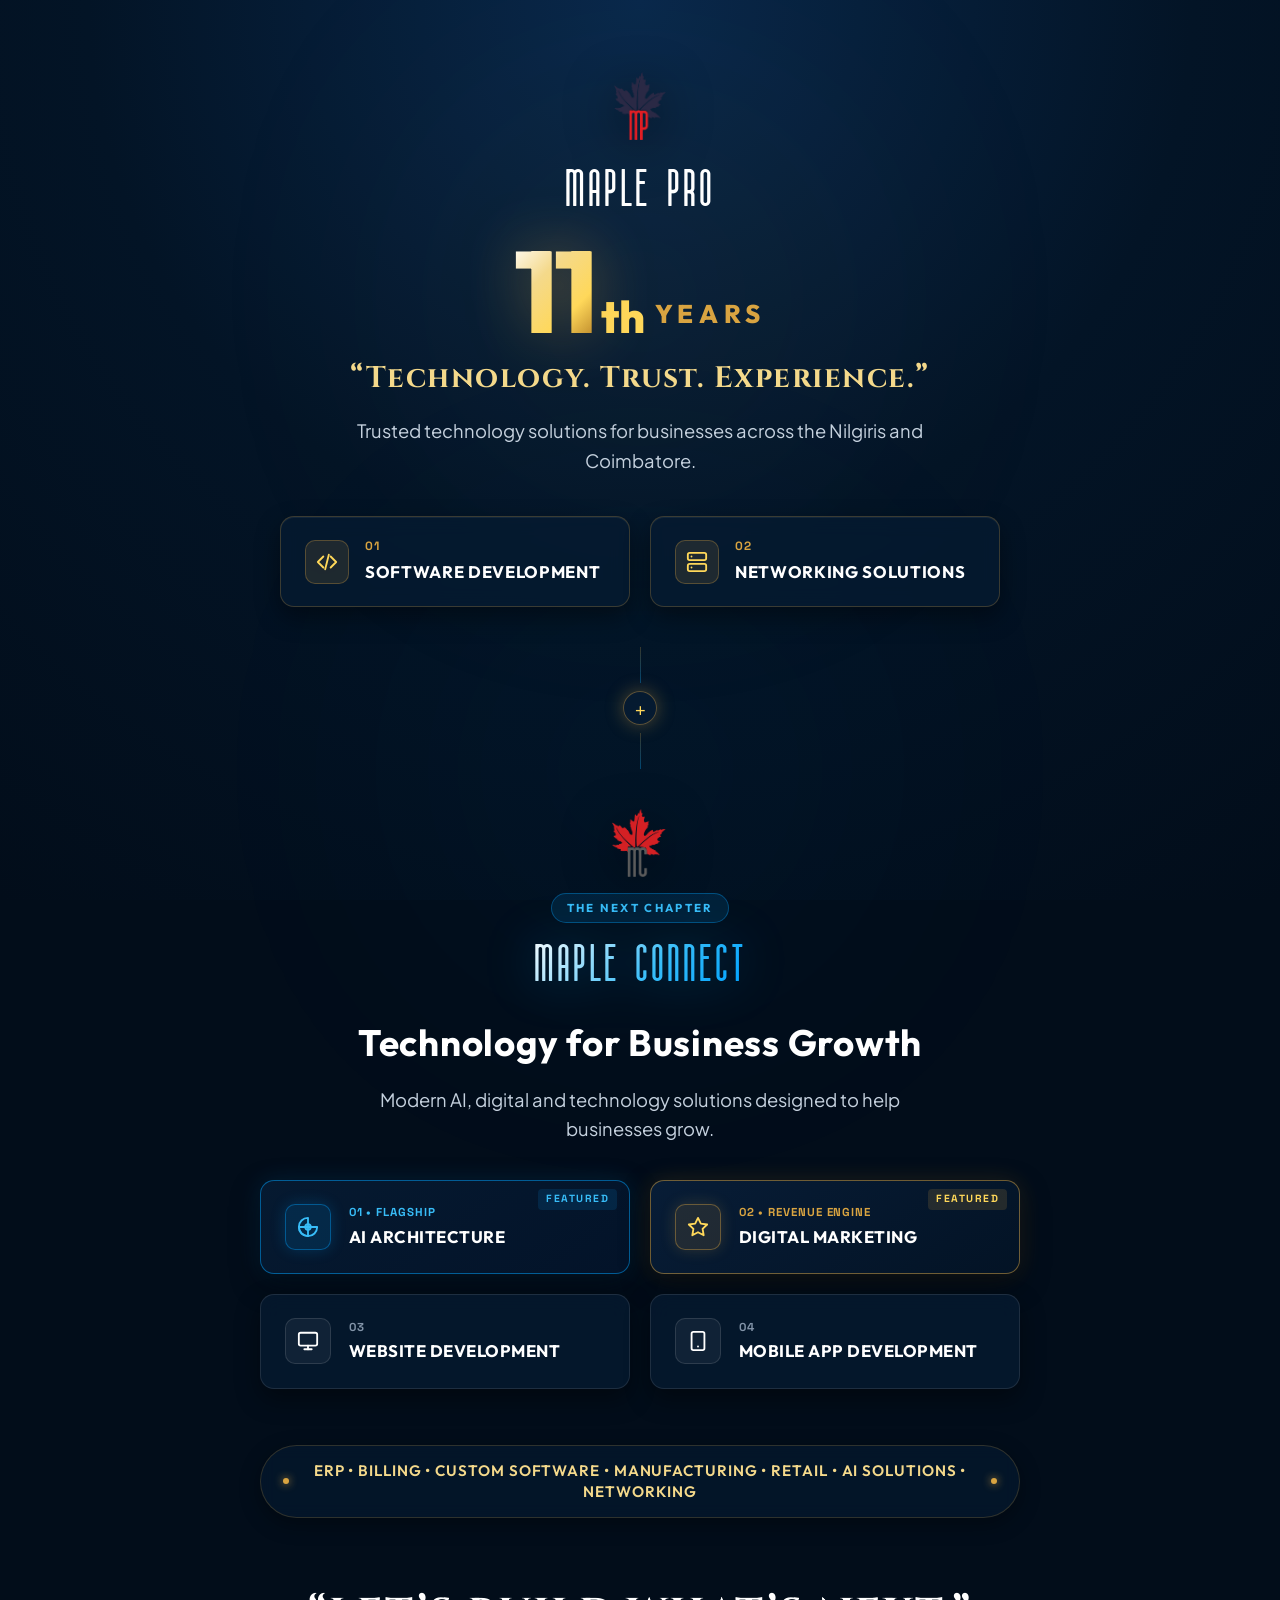
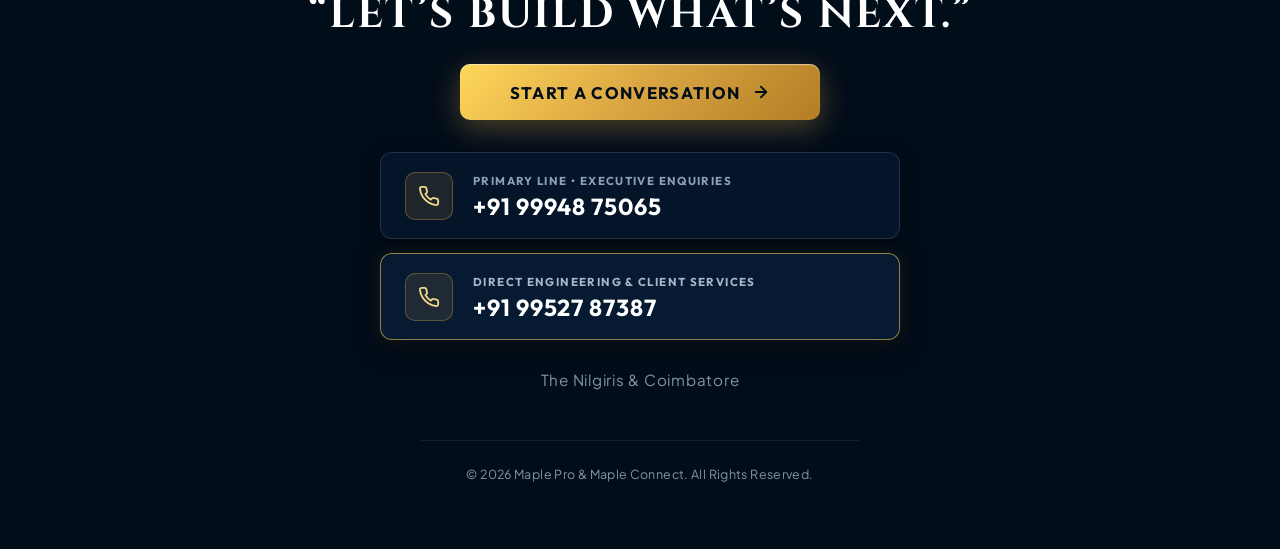
==== commit 5010308d: "Add dual contact channel cards for Executive & Engineering lines" ====
--- a/index.html
+++ b/index.html
@@ -212,13 +212,35 @@
           </button>
         </div>
 
-        <div class="direct-contact-bar">
-          <a href="tel:+919994875065" class="contact-item">
-            <svg width="15" height="15" viewBox="0 0 24 24" fill="none" stroke="currentColor" stroke-width="2"><path d="M22 16.92v3a2 2 0 0 1-2.18 2 19.79 19.79 0 0 1-8.63-3.07 19.5 19.5 0 0 1-6-6 19.79 19.79 0 0 1-3.07-8.67A2 2 0 0 1 4.11 2h3a2 2 0 0 1 2 1.72 12.84 12.84 0 0 0 .7 2.81 2 2 0 0 1-.45 2.11L8.09 9.91a16 16 0 0 0 6 6l1.27-1.27a2 2 0 0 1 2.11-.45 12.84 12.84 0 0 0 2.81.7A2 2 0 0 1 22 16.92z"></path></svg>
-            <span>+91 99948 75065</span>
+        <!-- Direct Phone Lines (Executive & Engineering) -->
+        <div class="contact-cards-container">
+          <a href="tel:+919994875065" class="contact-channel-card">
+            <div class="channel-icon-wrap">
+              <svg viewBox="0 0 24 24" fill="none" stroke="currentColor" stroke-width="2" stroke-linecap="round" stroke-linejoin="round">
+                <path d="M22 16.92v3a2 2 0 0 1-2.18 2 19.79 19.79 0 0 1-8.63-3.07 19.5 19.5 0 0 1-6-6 19.79 19.79 0 0 1-3.07-8.67A2 2 0 0 1 4.11 2h3a2 2 0 0 1 2 1.72 12.84 12.84 0 0 0 .7 2.81 2 2 0 0 1-.45 2.11L8.09 9.91a16 16 0 0 0 6 6l1.27-1.27a2 2 0 0 1 2.11-.45 12.84 12.84 0 0 0 2.81.7A2 2 0 0 1 22 16.92z"></path>
+              </svg>
+            </div>
+            <div class="channel-details">
+              <span class="channel-label">PRIMARY LINE &bull; EXECUTIVE ENQUIRIES</span>
+              <span class="channel-number">+91 99948 75065</span>
+            </div>
           </a>
-          <span class="sep-dot">&bull;</span>
-          <span class="region-text">The Nilgiris &amp; Coimbatore</span>
+
+          <a href="tel:+919952787387" class="contact-channel-card highlight-gold">
+            <div class="channel-icon-wrap">
+              <svg viewBox="0 0 24 24" fill="none" stroke="currentColor" stroke-width="2" stroke-linecap="round" stroke-linejoin="round">
+                <path d="M22 16.92v3a2 2 0 0 1-2.18 2 19.79 19.79 0 0 1-8.63-3.07 19.5 19.5 0 0 1-6-6 19.79 19.79 0 0 1-3.07-8.67A2 2 0 0 1 4.11 2h3a2 2 0 0 1 2 1.72 12.84 12.84 0 0 0 .7 2.81 2 2 0 0 1-.45 2.11L8.09 9.91a16 16 0 0 0 6 6l1.27-1.27a2 2 0 0 1 2.11-.45 12.84 12.84 0 0 0 2.81.7A2 2 0 0 1 22 16.92z"></path>
+              </svg>
+            </div>
+            <div class="channel-details">
+              <span class="channel-label">DIRECT ENGINEERING &amp; CLIENT SERVICES</span>
+              <span class="channel-number">+91 99527 87387</span>
+            </div>
+          </a>
+        </div>
+
+        <div class="location-stamp">
+          <span>The Nilgiris &amp; Coimbatore</span>
         </div>
 
         <footer class="minimal-footer">
--- a/css/style.css
+++ b/css/style.css
@@ -718,42 +718,102 @@
   left: 150%;
 }
 
-/* Direct Contact Bar */
-.direct-contact-bar {
-  display: flex;
-  flex-wrap: wrap;
+/* Contact Cards Container (Executive & Engineering Lines) */
+.contact-cards-container {
+  display: flex;
+  flex-direction: column;
+  gap: 0.9rem;
+  width: 100%;
+  max-width: 520px;
+  margin-top: 0.5rem;
+}
+
+.contact-channel-card {
+  display: flex;
+  align-items: center;
+  gap: 1.25rem;
+  padding: 1.15rem 1.5rem;
+  background: rgba(6, 27, 50, 0.7);
+  border: 1px solid rgba(255, 255, 255, 0.12);
+  border-radius: 12px;
+  text-decoration: none;
+  text-align: left;
+  transition: var(--transition-smooth);
+  backdrop-filter: blur(8px);
+  box-shadow: 0 8px 25px rgba(0, 0, 0, 0.35);
+}
+
+.contact-channel-card.highlight-gold {
+  border-color: rgba(255, 216, 90, 0.55);
+  background: rgba(8, 30, 56, 0.85);
+  box-shadow: 0 8px 30px rgba(0, 0, 0, 0.4), 0 0 20px rgba(217, 164, 65, 0.12);
+}
+
+.contact-channel-card:hover {
+  background: rgba(10, 35, 64, 0.95);
+  border-color: var(--gold-bright);
+  transform: translateY(-2px);
+  box-shadow: 0 12px 35px rgba(0, 0, 0, 0.5), 0 0 25px rgba(217, 164, 65, 0.25);
+}
+
+.channel-icon-wrap {
+  width: 48px;
+  height: 48px;
+  border-radius: 10px;
+  background: rgba(217, 164, 65, 0.12);
+  border: 1px solid rgba(217, 164, 65, 0.35);
+  display: flex;
   align-items: center;
   justify-content: center;
-  gap: 0.85rem;
-  margin-top: 0.5rem;
-}
-
-.contact-item {
-  display: inline-flex;
-  align-items: center;
-  gap: 0.5rem;
+  flex-shrink: 0;
+  color: var(--gold-champagne);
+  transition: var(--transition-smooth);
+}
+
+.contact-channel-card:hover .channel-icon-wrap {
+  background: rgba(217, 164, 65, 0.22);
+  color: #ffffff;
+  border-color: var(--gold-bright);
+}
+
+.channel-icon-wrap svg {
+  width: 22px;
+  height: 22px;
+}
+
+.channel-details {
+  display: flex;
+  flex-direction: column;
+  gap: 0.2rem;
+}
+
+.channel-label {
   font-family: var(--font-heading);
-  font-size: 1.05rem;
-  font-weight: 700;
-  color: var(--gold-champagne);
-  text-decoration: none;
-  transition: var(--transition-smooth);
-}
-
-.contact-item:hover {
+  font-size: 0.72rem;
+  font-weight: 700;
+  letter-spacing: 0.12em;
+  color: #8fa0b5;
+  text-transform: uppercase;
+}
+
+.contact-channel-card.highlight-gold .channel-label {
+  color: #a8b8cc;
+}
+
+.channel-number {
+  font-family: var(--font-heading);
+  font-size: clamp(1.2rem, 3.5vw, 1.45rem);
+  font-weight: 700;
   color: #ffffff;
-  transform: translateY(-1px);
-}
-
-.sep-dot {
-  color: var(--gold-lux);
-  opacity: 0.5;
-  font-size: 0.8rem;
-}
-
-.region-text {
+  letter-spacing: 0.04em;
+  line-height: 1.1;
+}
+
+.location-stamp {
   font-size: 0.95rem;
   color: var(--text-muted);
+  letter-spacing: 0.05em;
+  margin-top: 0.25rem;
 }
 
 /* Minimal Footer */
